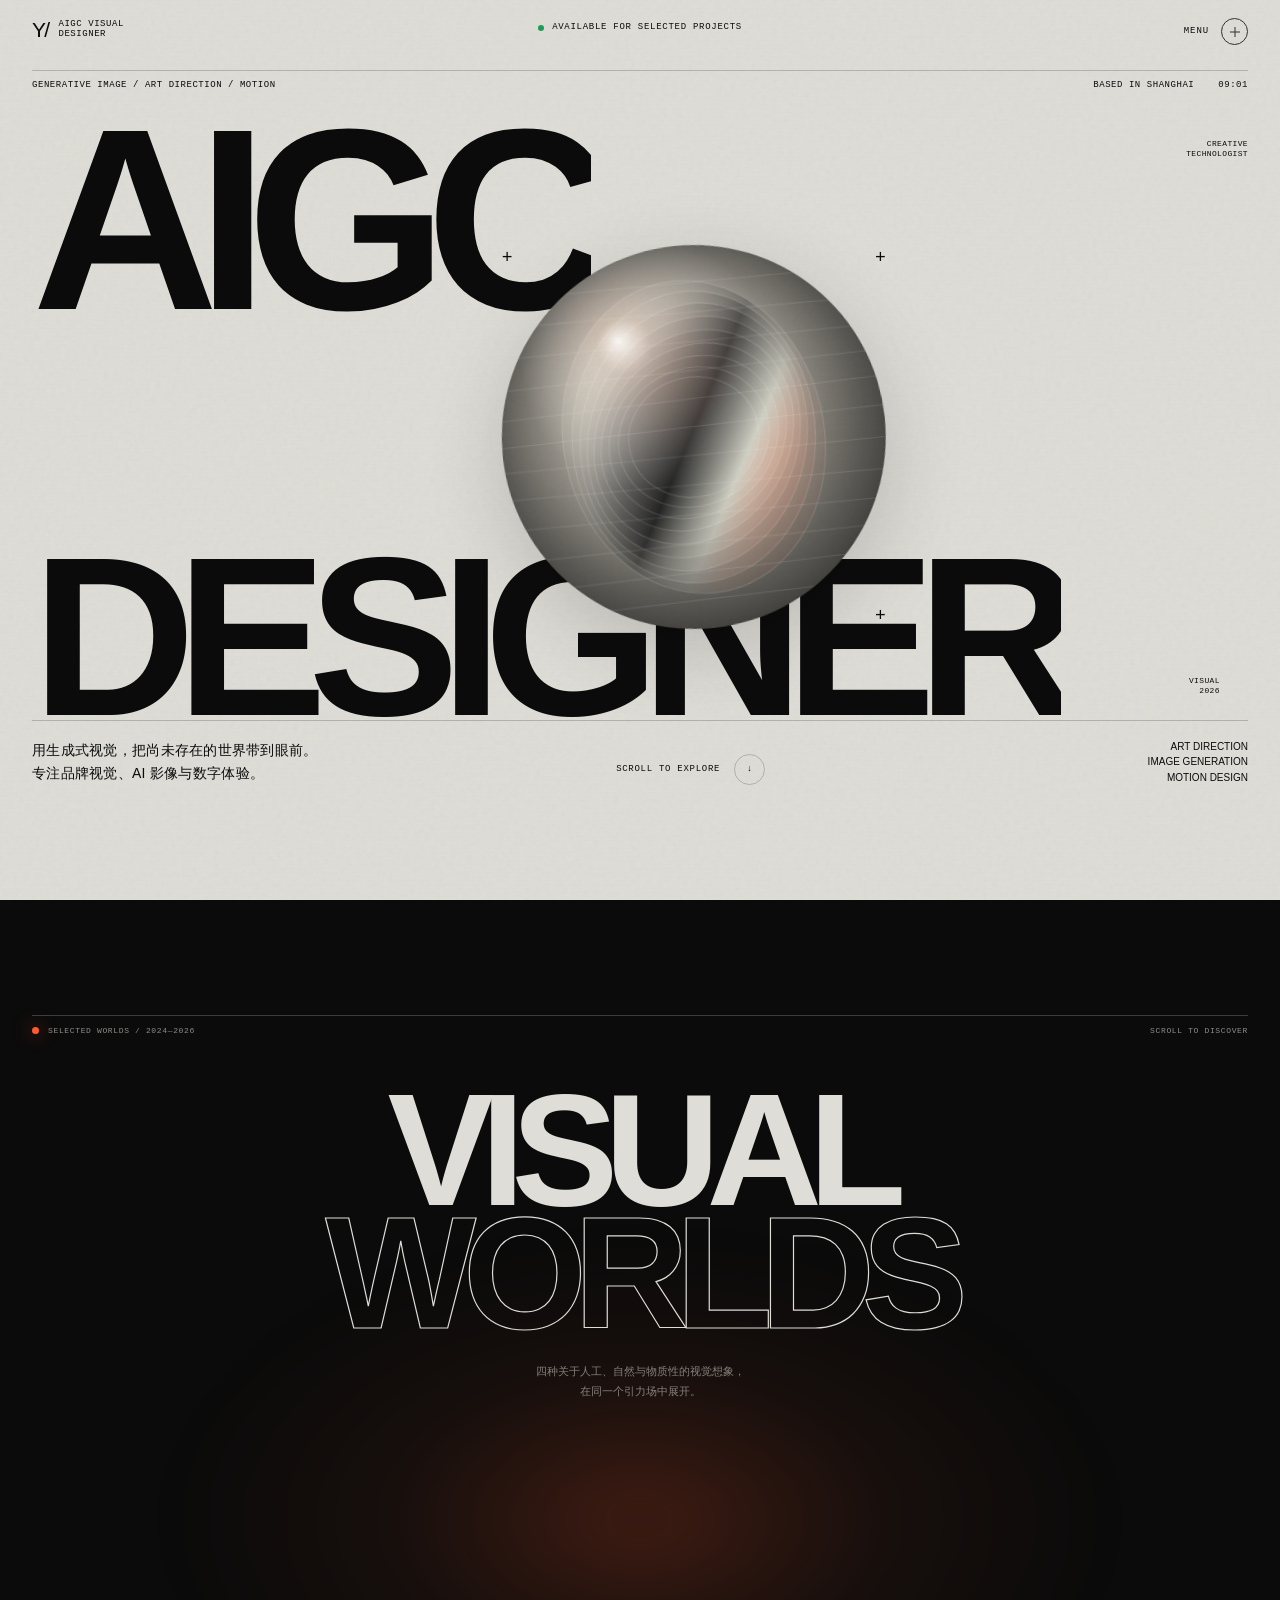
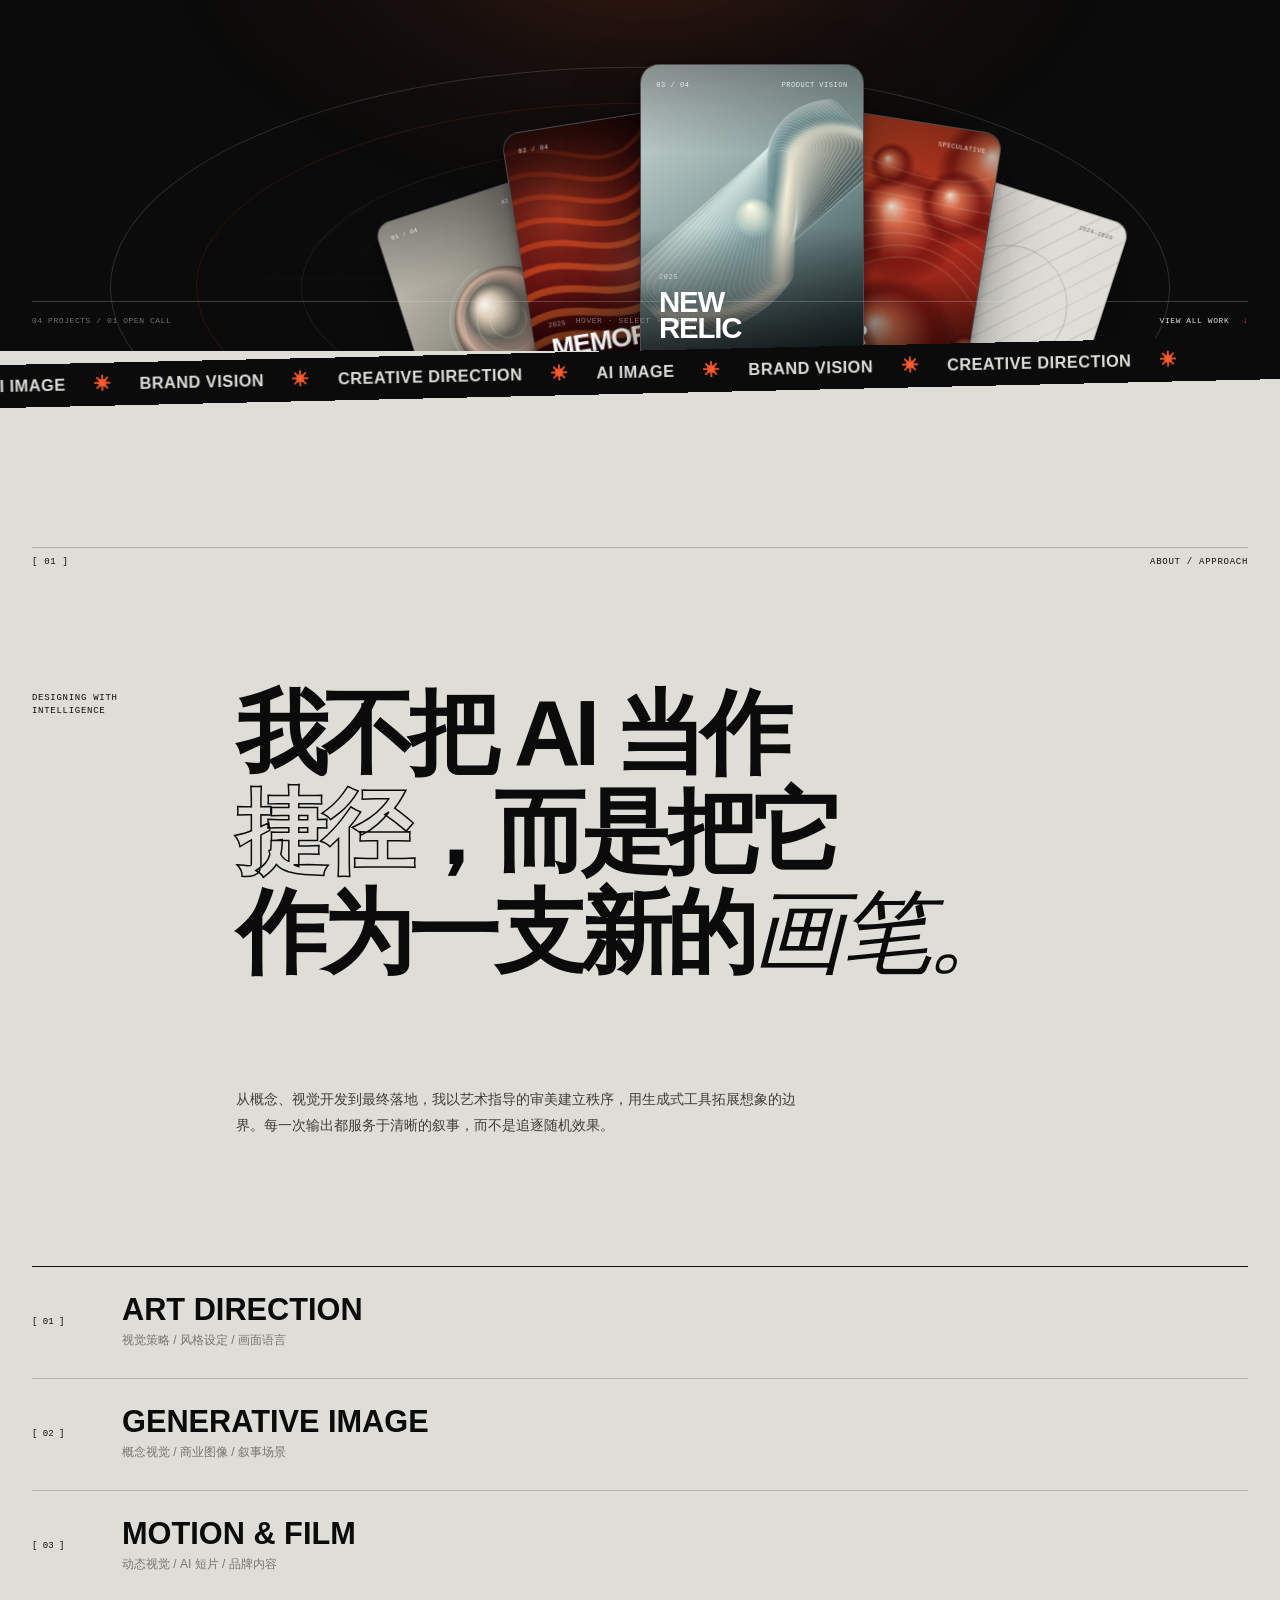
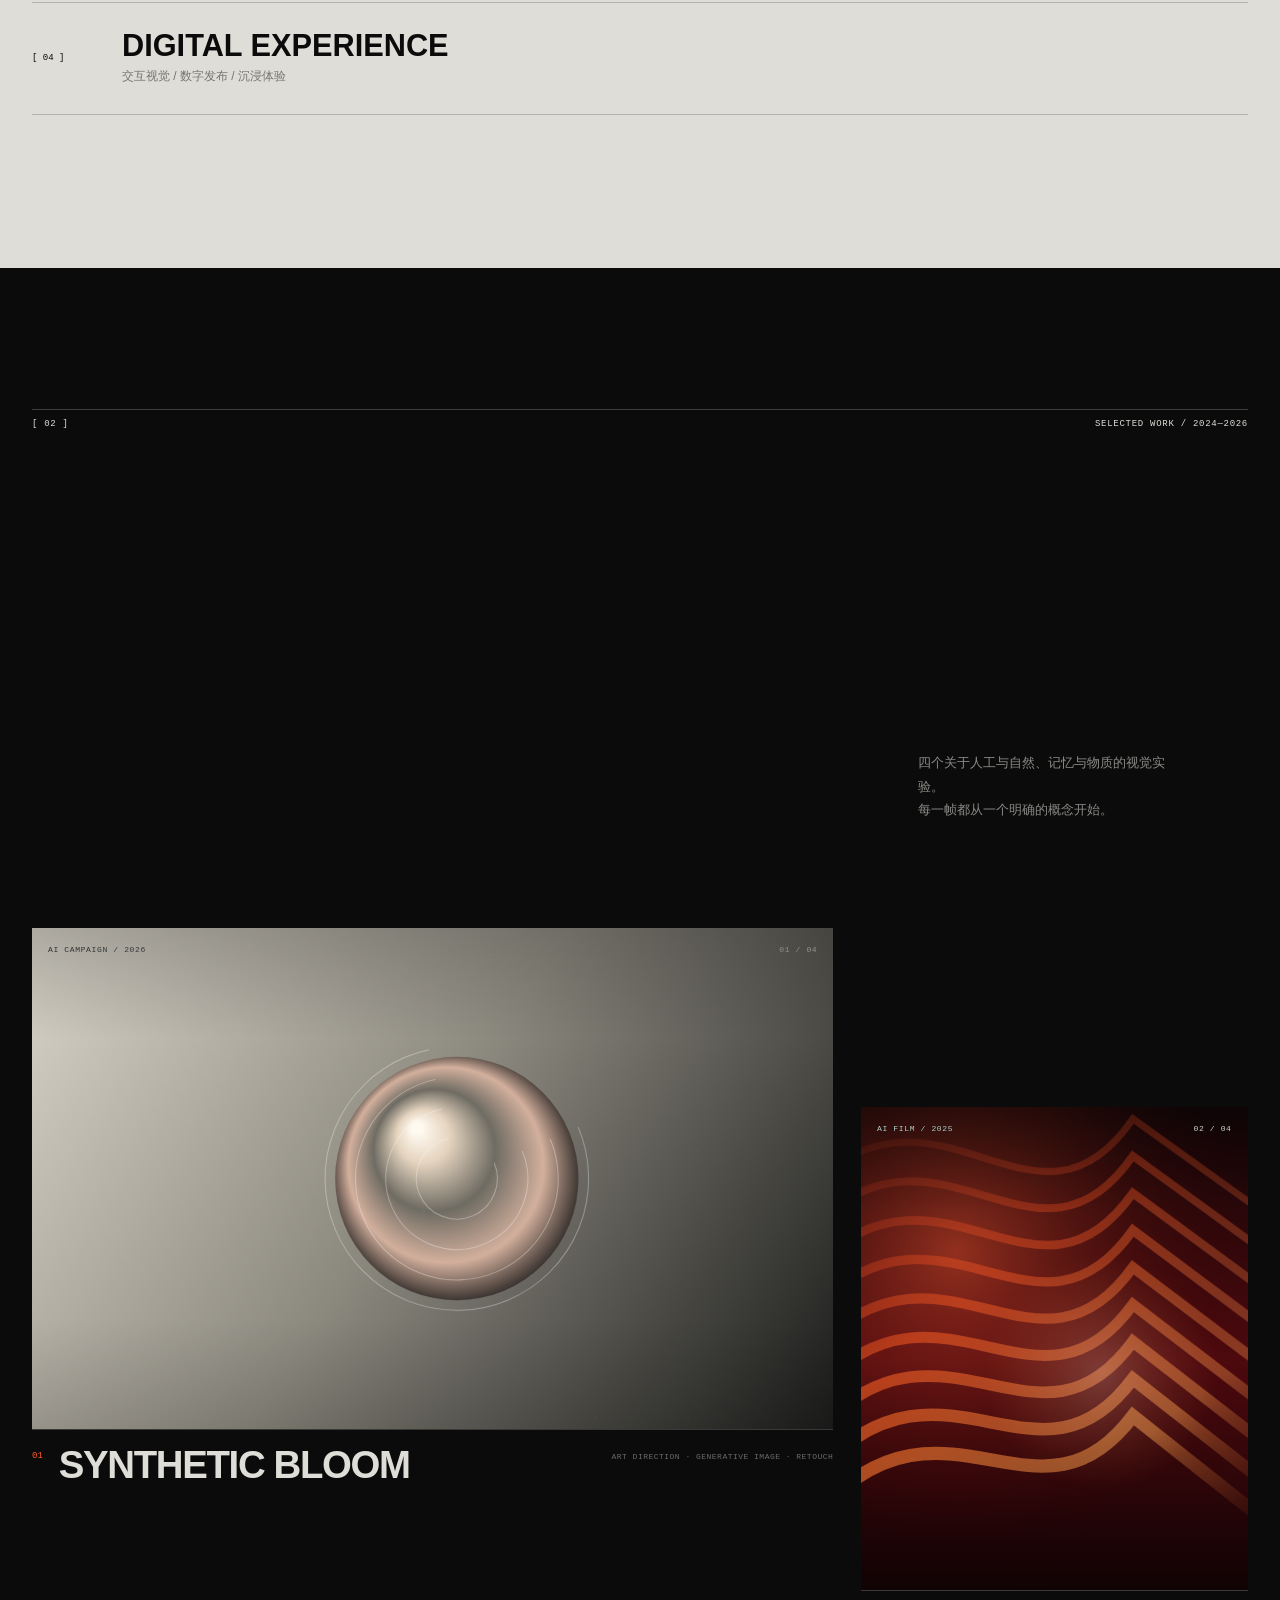
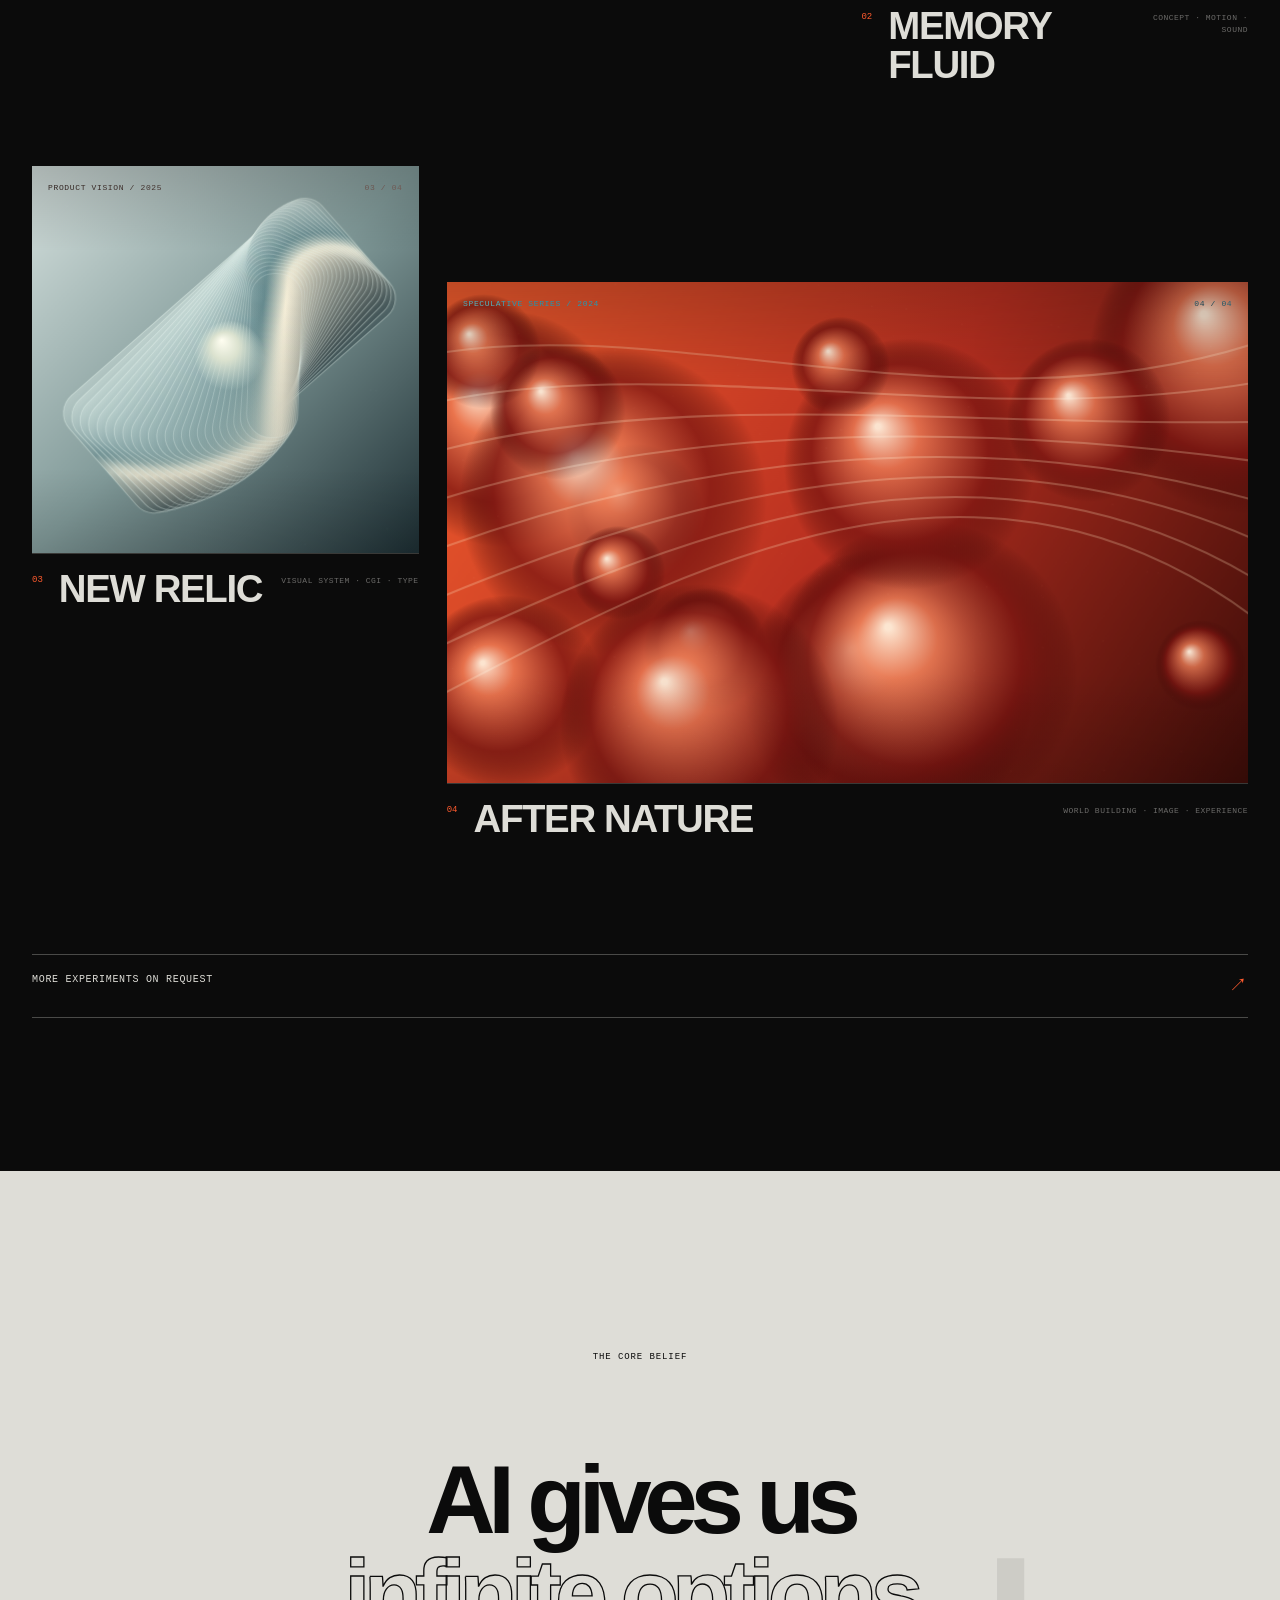
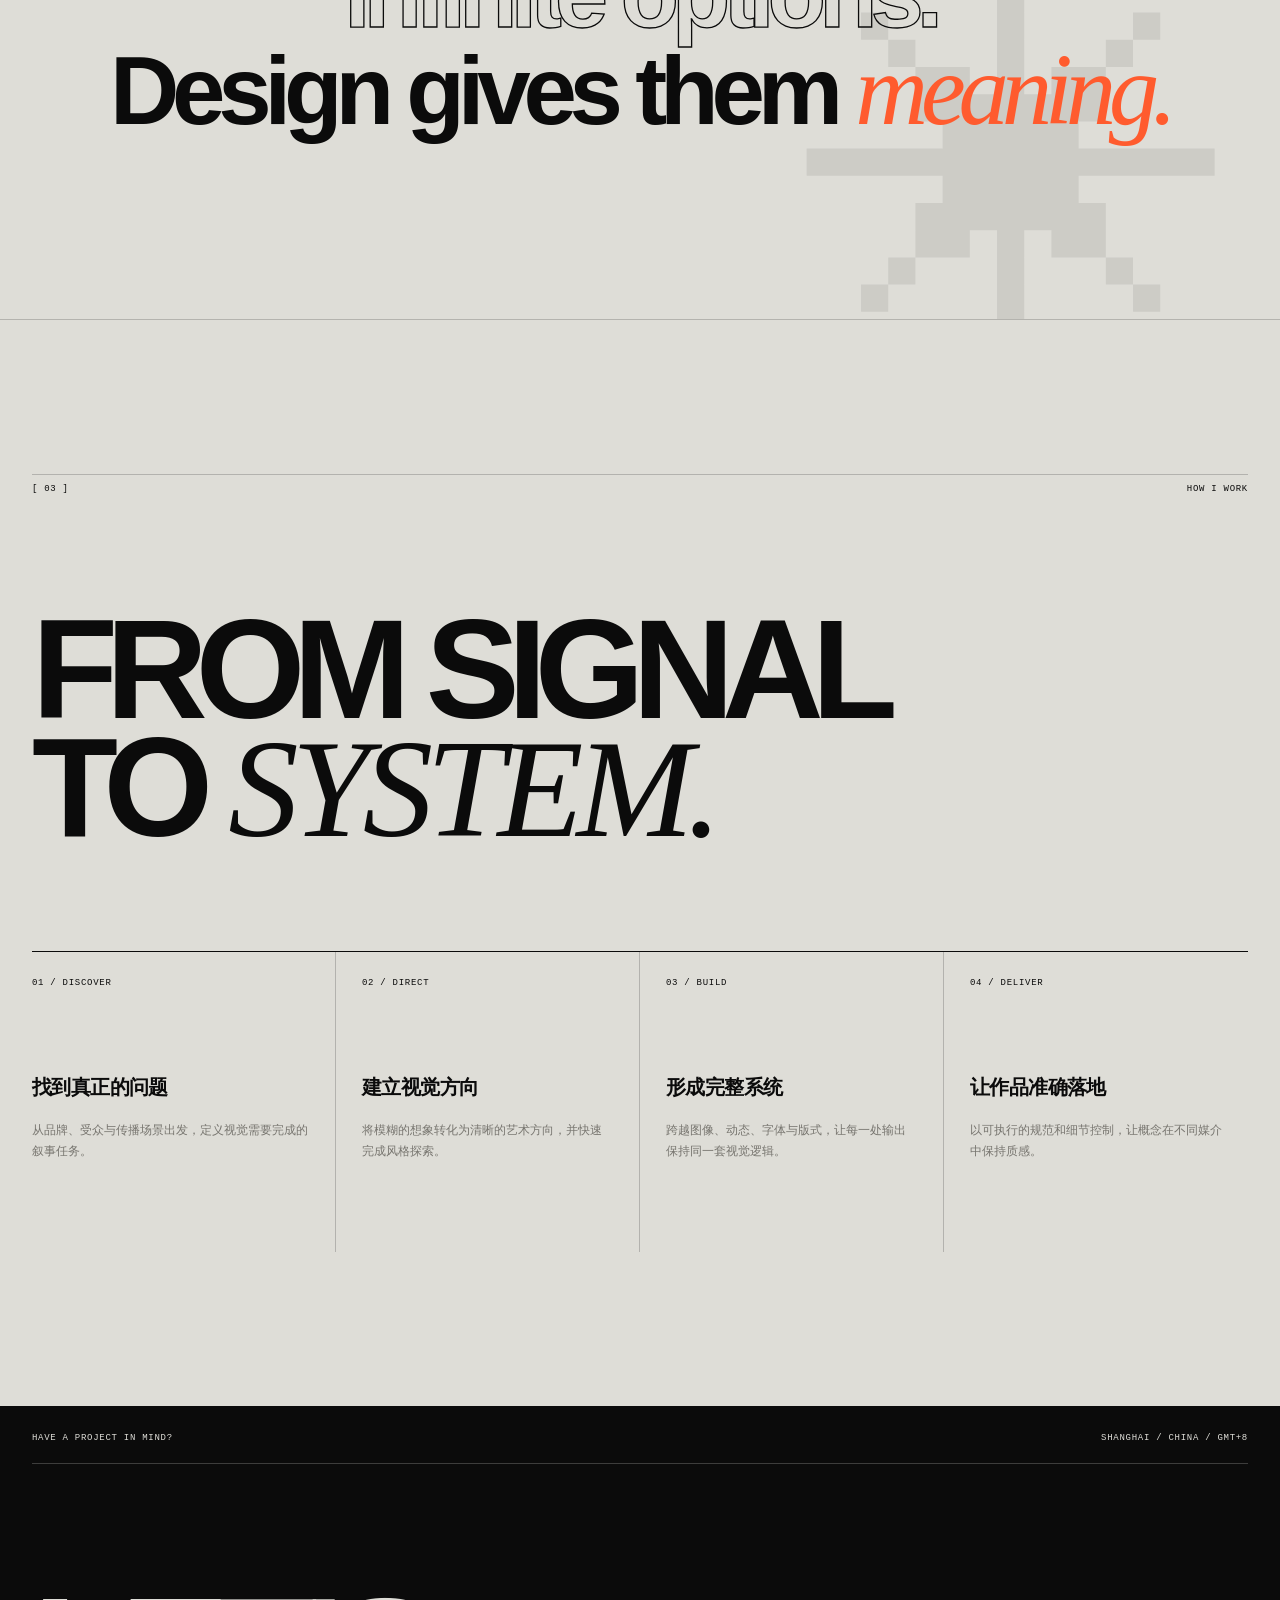
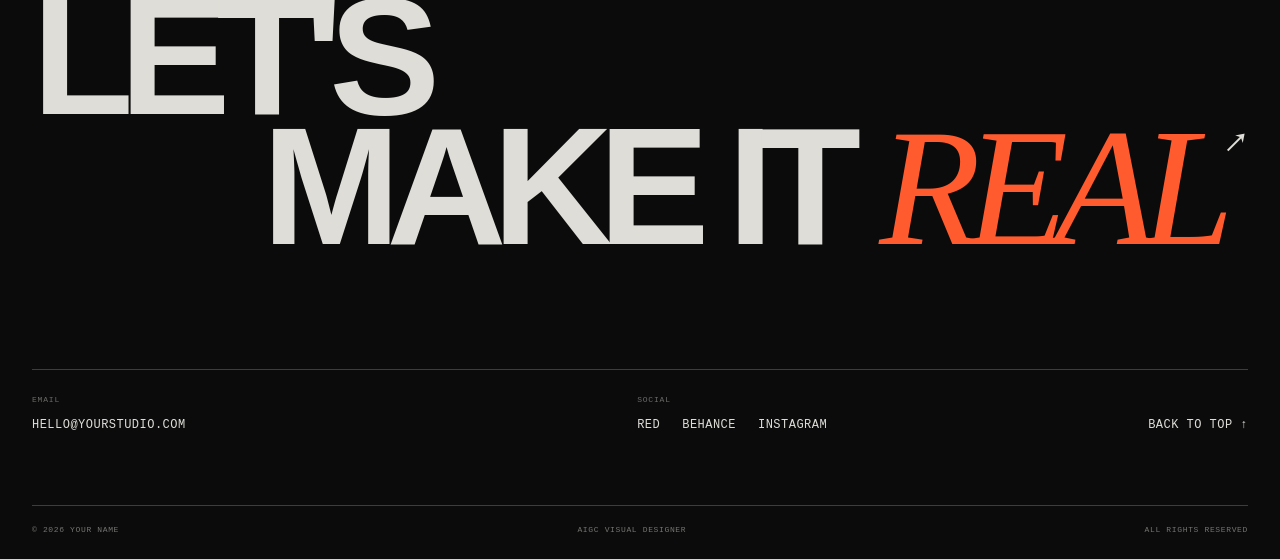
==== index.html @ e79142f1 "feat: add featured worlds card fan" ====
<!doctype html>
<html lang="zh-CN">
  <head>
    <meta charset="UTF-8" />
    <meta name="viewport" content="width=device-width, initial-scale=1.0" />
    <meta
      name="description"
      content="AIGC 视觉设计师个人作品集 —— 品牌视觉、生成式艺术、动态影像与数字体验。"
    />
    <meta name="theme-color" content="#deddd7" />
    <title>AIGC Visual Designer — Portfolio 2026</title>
    <script>
      document.documentElement.classList.add("js");
    </script>
    <link rel="stylesheet" href="styles.css" />
  </head>
  <body>
    <div class="page-loader" aria-hidden="true">
      <div class="loader-top">
        <span>AIGC VISUAL SYSTEM</span>
        <span>SHANGHAI / 2026</span>
      </div>
      <div class="loader-center">
        <span class="loader-word">CREATING</span>
        <span class="loader-count">00</span>
      </div>
      <div class="loader-bottom">
        <span>GENERATIVE IMAGE / ART DIRECTION / MOTION</span>
        <span class="loader-progress"><i></i></span>
      </div>
    </div>

    <div class="noise" aria-hidden="true"></div>
    <div class="cursor" aria-hidden="true"><span>VIEW</span></div>
    <div class="scroll-progress" aria-hidden="true"></div>

    <header class="site-header">
      <a class="brand" href="#top" aria-label="返回首页">
        <span class="brand-mark">Y/</span>
        <span class="brand-copy">AIGC VISUAL<br />DESIGNER</span>
      </a>

      <p class="availability">
        <span class="availability-dot"></span>
        AVAILABLE FOR SELECTED PROJECTS
      </p>

      <button class="menu-toggle" type="button" aria-expanded="false" aria-controls="site-menu">
        <span class="menu-toggle-label">MENU</span>
        <span class="menu-toggle-icon" aria-hidden="true"></span>
      </button>
    </header>

    <div class="menu-panel" id="site-menu" aria-hidden="true">
      <div class="menu-panel-top">
        <span>NAVIGATION</span>
        <span>PORTFOLIO / 2026</span>
      </div>
      <nav class="menu-nav" aria-label="主菜单">
        <a href="#top"><span>01</span>HOME</a>
        <a href="#about"><span>02</span>ABOUT</a>
        <a href="#works"><span>03</span>SELECTED WORKS</a>
        <a href="#contact"><span>04</span>CONTACT</a>
      </nav>
      <div class="menu-panel-bottom">
        <a href="mailto:hello@yourstudio.com">HELLO@YOURSTUDIO.COM</a>
        <div class="menu-socials">
          <a href="#" aria-label="小红书">RED</a>
          <a href="#" aria-label="Behance">BE</a>
          <a href="#" aria-label="Instagram">IG</a>
        </div>
      </div>
    </div>

    <main>
      <section class="hero" id="top" aria-labelledby="hero-title">
        <div class="hero-meta">
          <span>GENERATIVE IMAGE / ART DIRECTION / MOTION</span>
          <span class="hero-location">BASED IN SHANGHAI <span id="local-time">00:00</span></span>
        </div>

        <div class="hero-heading">
          <div class="hero-line hero-line-top">
            <span class="hero-word-mask"><span class="hero-word">AIGC</span></span>
            <span class="hero-side-note">CREATIVE<br />TECHNOLOGIST</span>
          </div>

          <div class="hero-art" aria-hidden="true" data-cursor="MOVE">
            <div class="hero-art-orbit">
              <span>GENERATIVE ART × VISUAL SYSTEMS × DIGITAL CRAFT ×</span>
            </div>
            <div class="hero-canvas-wrap">
              <canvas id="hero-canvas"></canvas>
            </div>
            <span class="hero-cross hero-cross-tl">+</span>
            <span class="hero-cross hero-cross-tr">+</span>
            <span class="hero-cross hero-cross-bl">+</span>
            <span class="hero-cross hero-cross-br">+</span>
          </div>

          <div class="hero-line hero-line-bottom">
            <span class="hero-word-mask"><span class="hero-word">DESIGNER</span></span>
            <span class="hero-side-note hero-side-note-right">VISUAL<br />2026</span>
          </div>
        </div>

        <div class="hero-footer">
          <p class="hero-intro">
            用生成式视觉，把尚未存在的世界带到眼前。<br />
            专注品牌视觉、AI 影像与数字体验。
          </p>
          <a class="scroll-cue" href="#about" aria-label="向下浏览" data-magnetic>
            <span>SCROLL TO EXPLORE</span>
            <span class="scroll-cue-arrow">↓</span>
          </a>
          <p class="hero-discipline">ART DIRECTION<br />IMAGE GENERATION<br />MOTION DESIGN</p>
        </div>
      </section>

      <section class="featured" id="featured" aria-labelledby="featured-title">
        <div class="featured-heading">
          <div class="featured-kicker">
            <span><i></i> SELECTED WORLDS / 2024—2026</span>
            <span>SCROLL TO DISCOVER</span>
          </div>
          <h2 id="featured-title" class="reveal">
            VISUAL<br /><span>WORLDS</span>
          </h2>
          <p class="reveal">
            四种关于人工、自然与物质性的视觉想象，<br />
            在同一个引力场中展开。
          </p>
        </div>

        <div class="showcase-stage">
          <div class="stage-grid" aria-hidden="true"></div>
          <div class="fan-orbit" aria-hidden="true">
            <span></span>
          </div>

          <div class="fan-deck">
            <a
              class="fan-card fan-card-bloom"
              href="#contact"
              data-cursor="VIEW"
              data-project-open
              data-project="SYNTHETIC BLOOM"
              data-art="bloom"
              data-year="2026"
              data-discipline="AI CAMPAIGN"
              data-description="以人工培育的发光花体为核心，建立一套介于自然物与合成材料之间的品牌视觉世界。"
            >
              <div class="fan-card-inner">
                <canvas class="fan-canvas" data-art="bloom" aria-hidden="true"></canvas>
                <div class="fan-card-top">
                  <span>01 / 04</span>
                  <span>AI CAMPAIGN</span>
                </div>
                <div class="fan-card-copy">
                  <span>2026</span>
                  <h3>SYNTHETIC<br />BLOOM</h3>
                  <p>ART DIRECTION · IMAGE</p>
                </div>
              </div>
            </a>

            <a
              class="fan-card fan-card-memory"
              href="#contact"
              data-cursor="VIEW"
              data-project-open
              data-project="MEMORY FLUID"
              data-art="memory"
              data-year="2025"
              data-discipline="AI FILM"
              data-description="将记忆转译为持续变形的流体结构，用缓慢运动与失焦画面制造一种近在眼前却无法抓住的情绪。"
            >
              <div class="fan-card-inner">
                <canvas class="fan-canvas" data-art="memory" aria-hidden="true"></canvas>
                <div class="fan-card-top">
                  <span>02 / 04</span>
                  <span>AI FILM</span>
                </div>
                <div class="fan-card-copy">
                  <span>2025</span>
                  <h3>MEMORY<br />FLUID</h3>
                  <p>CONCEPT · MOTION · SOUND</p>
                </div>
              </div>
            </a>

            <a
              class="fan-card fan-card-relic"
              href="#contact"
              data-cursor="VIEW"
              data-project-open
              data-project="NEW RELIC"
              data-art="relic"
              data-year="2025"
              data-discipline="PRODUCT VISION"
              data-description="把未来器物设计成某种考古遗存，以半透明层片、金属微光和冷静构图探索数字物质性的美学。"
            >
              <div class="fan-card-inner">
                <canvas class="fan-canvas" data-art="relic" aria-hidden="true"></canvas>
                <div class="fan-card-top">
                  <span>03 / 04</span>
                  <span>PRODUCT VISION</span>
                </div>
                <div class="fan-card-copy">
                  <span>2025</span>
                  <h3>NEW<br />RELIC</h3>
                  <p>VISUAL SYSTEM · CGI · TYPE</p>
                </div>
              </div>
            </a>

            <a
              class="fan-card fan-card-nature"
              href="#contact"
              data-cursor="VIEW"
              data-project-open
              data-project="AFTER NATURE"
              data-art="nature"
              data-year="2024"
              data-discipline="SPECULATIVE SERIES"
              data-description="一个发生在自然之后的生态想象：有机体、光与热在未知环境中重新组合，形成新的物种秩序。"
            >
              <div class="fan-card-inner">
                <canvas class="fan-canvas" data-art="nature" aria-hidden="true"></canvas>
                <div class="fan-card-top">
                  <span>04 / 04</span>
                  <span>SPECULATIVE</span>
                </div>
                <div class="fan-card-copy">
                  <span>2024</span>
                  <h3>AFTER<br />NATURE</h3>
                  <p>WORLD BUILDING · IMAGE</p>
                </div>
              </div>
            </a>

            <a class="fan-card fan-card-archive" href="#works" data-cursor="ALL">
              <div class="fan-card-inner">
                <div class="archive-lines" aria-hidden="true"></div>
                <div class="fan-card-top">
                  <span>ARCHIVE</span>
                  <span>2024—2026</span>
                </div>
                <div class="archive-copy">
                  <span>EXPLORE</span>
                  <strong>ALL<br />WORKS</strong>
                  <i>↗</i>
                </div>
              </div>
            </a>
          </div>
        </div>

        <div class="featured-footer">
          <span>04 PROJECTS / 01 OPEN CALL</span>
          <span>HOVER · SELECT · EXPLORE</span>
          <a href="#works">VIEW ALL WORK <i>↓</i></a>
        </div>
      </section>

      <div class="ticker" aria-hidden="true">
        <div class="ticker-track">
          <span>AI IMAGE</span><i>✳</i><span>BRAND VISION</span><i>✳</i><span>CREATIVE DIRECTION</span><i>✳</i>
          <span>AI IMAGE</span><i>✳</i><span>BRAND VISION</span><i>✳</i><span>CREATIVE DIRECTION</span><i>✳</i>
        </div>
      </div>

      <section class="manifesto section-shell" id="about" aria-labelledby="about-title">
        <div class="section-index reveal">
          <span>[ 01 ]</span>
          <span>ABOUT / APPROACH</span>
        </div>

        <div class="manifesto-body">
          <p class="eyebrow reveal">DESIGNING WITH INTELLIGENCE</p>
          <h2 class="manifesto-title reveal" id="about-title">
            我不把 AI 当作<br />
            <span class="outline-word">捷径</span>，而是把它<br />
            作为一支新的<span class="serif-accent">画笔。</span>
          </h2>
          <p class="manifesto-copy reveal">
            从概念、视觉开发到最终落地，我以艺术指导的审美建立秩序，用生成式工具拓展想象的边界。每一次输出都服务于清晰的叙事，而不是追逐随机效果。
          </p>
        </div>

        <div class="capability-list">
          <article class="capability reveal">
            <span>[ 01 ]</span>
            <div>
              <h3>ART DIRECTION</h3>
              <p>视觉策略 / 风格设定 / 画面语言</p>
            </div>
            <span class="capability-icon">↗</span>
          </article>
          <article class="capability reveal">
            <span>[ 02 ]</span>
            <div>
              <h3>GENERATIVE IMAGE</h3>
              <p>概念视觉 / 商业图像 / 叙事场景</p>
            </div>
            <span class="capability-icon">↗</span>
          </article>
          <article class="capability reveal">
            <span>[ 03 ]</span>
            <div>
              <h3>MOTION & FILM</h3>
              <p>动态视觉 / AI 短片 / 品牌内容</p>
            </div>
            <span class="capability-icon">↗</span>
          </article>
          <article class="capability reveal">
            <span>[ 04 ]</span>
            <div>
              <h3>DIGITAL EXPERIENCE</h3>
              <p>交互视觉 / 数字发布 / 沉浸体验</p>
            </div>
            <span class="capability-icon">↗</span>
          </article>
        </div>
      </section>

      <section class="works section-shell" id="works" aria-labelledby="works-title">
        <div class="section-index reveal">
          <span>[ 02 ]</span>
          <span>SELECTED WORK / 2024—2026</span>
        </div>

        <div class="works-heading">
          <h2 id="works-title" class="reveal">SELECTED<br /><span>WORKS</span></h2>
          <p class="reveal">
            四个关于人工与自然、记忆与物质的视觉实验。<br />
            每一帧都从一个明确的概念开始。
          </p>
        </div>

        <div class="project-grid">
          <article
            class="project project-wide project-light reveal"
            data-cursor="OPEN"
            data-project="SYNTHETIC BLOOM"
            data-art="bloom"
            data-year="2026"
            data-discipline="AI CAMPAIGN"
            data-description="以人工培育的发光花体为核心，建立一套介于自然物与合成材料之间的品牌视觉世界。"
          >
            <a class="project-link" href="#contact" aria-label="查看项目 Synthetic Bloom" data-project-open>
              <div class="project-media">
                <canvas class="project-canvas" data-art="bloom" aria-hidden="true"></canvas>
                <div class="project-media-top">
                  <span>AI CAMPAIGN / 2026</span>
                  <span>01 / 04</span>
                </div>
                <span class="project-open">VIEW<br />CASE ↗</span>
              </div>
              <div class="project-caption">
                <div>
                  <span class="project-no">01</span>
                  <h3>SYNTHETIC BLOOM</h3>
                </div>
                <p>ART DIRECTION · GENERATIVE IMAGE · RETOUCH</p>
              </div>
            </a>
          </article>

          <article
            class="project project-tall project-dark reveal"
            data-cursor="OPEN"
            data-project="MEMORY FLUID"
            data-art="memory"
            data-year="2025"
            data-discipline="AI FILM"
            data-description="将记忆转译为持续变形的流体结构，用缓慢运动与失焦画面制造一种近在眼前却无法抓住的情绪。"
          >
            <a class="project-link" href="#contact" aria-label="查看项目 Memory Fluid" data-project-open>
              <div class="project-media">
                <canvas class="project-canvas" data-art="memory" aria-hidden="true"></canvas>
                <div class="project-media-top">
                  <span>AI FILM / 2025</span>
                  <span>02 / 04</span>
                </div>
                <span class="project-open">VIEW<br />CASE ↗</span>
              </div>
              <div class="project-caption">
                <div>
                  <span class="project-no">02</span>
                  <h3>MEMORY FLUID</h3>
                </div>
                <p>CONCEPT · MOTION · SOUND</p>
              </div>
            </a>
          </article>

          <article
            class="project project-square project-cool reveal"
            data-cursor="OPEN"
            data-project="NEW RELIC"
            data-art="relic"
            data-year="2025"
            data-discipline="PRODUCT VISION"
            data-description="把未来器物设计成某种考古遗存，以半透明层片、金属微光和冷静构图探索数字物质性的美学。"
          >
            <a class="project-link" href="#contact" aria-label="查看项目 New Relic" data-project-open>
              <div class="project-media">
                <canvas class="project-canvas" data-art="relic" aria-hidden="true"></canvas>
                <div class="project-media-top">
                  <span>PRODUCT VISION / 2025</span>
                  <span>03 / 04</span>
                </div>
                <span class="project-open">VIEW<br />CASE ↗</span>
              </div>
              <div class="project-caption">
                <div>
                  <span class="project-no">03</span>
                  <h3>NEW RELIC</h3>
                </div>
                <p>VISUAL SYSTEM · CGI · TYPE</p>
              </div>
            </a>
          </article>

          <article
            class="project project-wide project-red reveal"
            data-cursor="OPEN"
            data-project="AFTER NATURE"
            data-art="nature"
            data-year="2024"
            data-discipline="SPECULATIVE SERIES"
            data-description="一个发生在自然之后的生态想象：有机体、光与热在未知环境中重新组合，形成新的物种秩序。"
          >
            <a class="project-link" href="#contact" aria-label="查看项目 After Nature" data-project-open>
              <div class="project-media">
                <canvas class="project-canvas" data-art="nature" aria-hidden="true"></canvas>
                <div class="project-media-top">
                  <span>SPECULATIVE SERIES / 2024</span>
                  <span>04 / 04</span>
                </div>
                <span class="project-open">VIEW<br />CASE ↗</span>
              </div>
              <div class="project-caption">
                <div>
                  <span class="project-no">04</span>
                  <h3>AFTER NATURE</h3>
                </div>
                <p>WORLD BUILDING · IMAGE · EXPERIENCE</p>
              </div>
            </a>
          </article>
        </div>

        <a class="all-projects-link reveal" href="#contact">
          <span>MORE EXPERIMENTS ON REQUEST</span>
          <span>↗</span>
        </a>
      </section>

      <section class="statement" aria-label="设计理念">
        <p class="statement-kicker reveal">THE CORE BELIEF</p>
        <blockquote class="reveal">
          AI gives us<br />
          <span>infinite options.</span><br />
          Design gives them <em>meaning.</em>
        </blockquote>
        <span class="statement-mark" aria-hidden="true">✳</span>
      </section>

      <section class="process section-shell" aria-labelledby="process-title">
        <div class="section-index reveal">
          <span>[ 03 ]</span>
          <span>HOW I WORK</span>
        </div>
        <h2 class="process-title reveal" id="process-title">FROM SIGNAL<br />TO <span class="serif-accent">SYSTEM.</span></h2>
        <div class="process-steps">
          <article class="process-step reveal">
            <span>01 / DISCOVER</span>
            <h3>找到真正的问题</h3>
            <p>从品牌、受众与传播场景出发，定义视觉需要完成的叙事任务。</p>
          </article>
          <article class="process-step reveal">
            <span>02 / DIRECT</span>
            <h3>建立视觉方向</h3>
            <p>将模糊的想象转化为清晰的艺术方向，并快速完成风格探索。</p>
          </article>
          <article class="process-step reveal">
            <span>03 / BUILD</span>
            <h3>形成完整系统</h3>
            <p>跨越图像、动态、字体与版式，让每一处输出保持同一套视觉逻辑。</p>
          </article>
          <article class="process-step reveal">
            <span>04 / DELIVER</span>
            <h3>让作品准确落地</h3>
            <p>以可执行的规范和细节控制，让概念在不同媒介中保持质感。</p>
          </article>
        </div>
      </section>

      <footer class="contact" id="contact">
        <div class="contact-top">
          <span>HAVE A PROJECT IN MIND?</span>
          <span>SHANGHAI / CHINA / GMT+8</span>
        </div>

        <a class="contact-title" href="mailto:hello@yourstudio.com" aria-label="发送邮件联系我">
          <span>LET'S</span>
          <span>MAKE IT <em>REAL</em><sup>↗</sup></span>
        </a>

        <div class="contact-details">
          <div>
            <span>EMAIL</span>
            <a href="mailto:hello@yourstudio.com">HELLO@YOURSTUDIO.COM</a>
          </div>
          <div>
            <span>SOCIAL</span>
            <div class="contact-social-links">
              <a href="#">RED</a>
              <a href="#">BEHANCE</a>
              <a href="#">INSTAGRAM</a>
            </div>
          </div>
          <a class="back-to-top" href="#top">BACK TO TOP ↑</a>
        </div>

        <div class="contact-bottom">
          <span>© 2026 YOUR NAME</span>
          <span>AIGC VISUAL DESIGNER</span>
          <span>ALL RIGHTS RESERVED</span>
        </div>
      </footer>
    </main>

    <div
      class="project-modal"
      role="dialog"
      aria-modal="true"
      aria-labelledby="project-modal-title"
      aria-hidden="true"
    >
      <button class="project-modal-backdrop" type="button" aria-label="关闭项目预览"></button>
      <div class="project-modal-panel">
        <div class="project-modal-media">
          <canvas id="modal-canvas" aria-hidden="true"></canvas>
          <div class="project-modal-media-top">
            <span id="project-modal-discipline">AI CAMPAIGN</span>
            <span>PORTFOLIO / 2026</span>
          </div>
        </div>
        <div class="project-modal-content">
          <button class="project-modal-close" type="button" aria-label="关闭项目预览">
            <span>CLOSE</span>
            <i aria-hidden="true"></i>
          </button>
          <div class="project-modal-index">
            <span id="project-modal-number">01 / 04</span>
            <span id="project-modal-year">2026</span>
          </div>
          <h2 id="project-modal-title">SYNTHETIC BLOOM</h2>
          <p id="project-modal-description"></p>
          <div class="project-modal-meta">
            <span>STATUS</span>
            <span>CONCEPT / SELECTED WORK</span>
          </div>
          <a class="project-modal-link" href="#contact">
            DISCUSS A SIMILAR PROJECT
            <span>↗</span>
          </a>
        </div>
      </div>
    </div>

    <script src="script.js"></script>
  </body>
</html>
---- styles.css ----
:root {
  --paper: #deddd7;
  --paper-light: #efeee9;
  --ink: #0b0b0b;
  --muted: #77756f;
  --line: rgba(11, 11, 11, 0.2);
  --accent: #ff5b2e;
  --display: "Arial Black", "Helvetica Neue", Arial, sans-serif;
  --condensed: "Arial Narrow", "Helvetica Neue", Arial, sans-serif;
  --mono: "Cascadia Mono", "SFMono-Regular", Consolas, monospace;
  --serif: "Times New Roman", "Songti SC", serif;
  --pad: clamp(18px, 2.5vw, 40px);
}

* {
  box-sizing: border-box;
}

html {
  scroll-behavior: smooth;
}

.js:not(.is-ready),
.js:not(.is-ready) body {
  overflow: hidden;
}

body {
  margin: 0;
  color: var(--ink);
  background: var(--paper);
  font-family: var(--mono);
  font-size: 12px;
  line-height: 1.45;
  overflow-x: hidden;
  -webkit-font-smoothing: antialiased;
}

body.menu-open {
  overflow: hidden;
}

body.modal-open {
  overflow: hidden;
}

a {
  color: inherit;
  text-decoration: none;
}

button {
  color: inherit;
  font: inherit;
}

::selection {
  color: var(--paper);
  background: var(--accent);
}

.page-loader {
  position: fixed;
  inset: 0;
  z-index: 10000;
  display: none;
  flex-direction: column;
  justify-content: space-between;
  padding: 20px var(--pad) 26px;
  color: var(--paper);
  background: var(--ink);
  clip-path: inset(0);
  transition:
    clip-path 0.9s cubic-bezier(0.77, 0, 0.18, 1),
    visibility 0s linear 0.9s;
}

.js .page-loader {
  display: flex;
}

.page-loader.is-complete {
  visibility: hidden;
  clip-path: inset(0 0 100% 0);
  pointer-events: none;
}

.loader-top,
.loader-bottom {
  display: flex;
  justify-content: space-between;
  align-items: center;
  font-size: 9px;
  letter-spacing: 0.08em;
}

.loader-center {
  display: flex;
  justify-content: space-between;
  align-items: flex-end;
}

.loader-word {
  font-family: var(--display);
  font-size: clamp(58px, 13vw, 210px);
  font-weight: 900;
  line-height: 0.78;
  letter-spacing: -0.08em;
}

.loader-count {
  min-width: 2ch;
  font-family: var(--condensed);
  font-size: clamp(40px, 6vw, 92px);
  font-weight: 700;
  line-height: 0.8;
  letter-spacing: -0.04em;
  font-variant-numeric: tabular-nums;
  text-align: right;
}

.loader-progress {
  display: block;
  width: min(42vw, 520px);
  height: 1px;
  overflow: hidden;
  background: rgba(222, 221, 215, 0.24);
}

.loader-progress i {
  display: block;
  width: 100%;
  height: 100%;
  background: var(--accent);
  transform: scaleX(0);
  transform-origin: left center;
  transition: transform 0.16s linear;
}

.noise {
  position: fixed;
  inset: 0;
  z-index: 1000;
  pointer-events: none;
  opacity: 0.14;
  mix-blend-mode: multiply;
  background-image: url("data:image/svg+xml,%3Csvg viewBox='0 0 180 180' xmlns='http://www.w3.org/2000/svg'%3E%3Cfilter id='n'%3E%3CfeTurbulence type='fractalNoise' baseFrequency='.95' numOctaves='3' stitchTiles='stitch'/%3E%3C/filter%3E%3Crect width='100%25' height='100%25' filter='url(%23n)' opacity='.36'/%3E%3C/svg%3E");
}

.noise::after {
  position: absolute;
  inset: 0;
  content: "";
  background-image: linear-gradient(rgba(0, 0, 0, 0.025) 1px, transparent 1px);
  background-size: 100% 4px;
}

.scroll-progress {
  position: fixed;
  top: 0;
  left: 0;
  z-index: 150;
  width: 100%;
  height: 2px;
  background: var(--accent);
  transform: scaleX(0);
  transform-origin: left center;
}

.cursor {
  position: fixed;
  top: 0;
  left: 0;
  z-index: 5000;
  display: grid;
  width: 72px;
  height: 72px;
  place-items: center;
  color: var(--paper-light);
  background: var(--accent);
  border-radius: 50%;
  pointer-events: none;
  opacity: 0;
  transform: translate(-50%, -50%) scale(0);
  transition:
    width 0.35s ease,
    height 0.35s ease,
    opacity 0.25s ease,
    transform 0.35s cubic-bezier(0.2, 0.75, 0.2, 1);
  mix-blend-mode: normal;
}

.cursor span {
  font-size: 9px;
  letter-spacing: 0.12em;
}

.cursor.is-active {
  width: 82px;
  height: 82px;
  opacity: 1;
  transform: translate(-50%, -50%) scale(1);
}

.site-header {
  position: fixed;
  top: 0;
  left: 0;
  z-index: 120;
  display: grid;
  grid-template-columns: 1fr auto 1fr;
  align-items: start;
  width: 100%;
  padding: 18px var(--pad);
  color: var(--ink);
  pointer-events: none;
  transition: color 0.35s ease;
}

.site-header.is-light {
  color: var(--paper-light);
}

.site-header.is-light .availability {
  color: var(--paper-light);
}

body.menu-open .site-header {
  color: var(--paper-light);
}

body.menu-open .availability {
  color: var(--paper-light);
}

.brand,
.menu-toggle {
  pointer-events: auto;
}

.brand {
  display: flex;
  gap: 10px;
  align-items: flex-start;
  width: max-content;
  line-height: 1.1;
}

.brand-mark {
  font-family: var(--display);
  font-size: 21px;
  letter-spacing: -0.08em;
}

.brand-copy {
  padding-top: 2px;
  font-size: 9px;
  letter-spacing: 0.06em;
}

.availability {
  display: flex;
  gap: 8px;
  align-items: center;
  margin: 3px 0 0;
  font-size: 9px;
  letter-spacing: 0.08em;
}

.availability-dot {
  width: 6px;
  height: 6px;
  background: #1d9d59;
  border-radius: 50%;
  box-shadow: 0 0 0 0 rgba(29, 157, 89, 0.5);
  animation: pulse 2s infinite;
}

.menu-toggle {
  justify-self: end;
  display: flex;
  gap: 12px;
  align-items: center;
  padding: 0;
  background: none;
  border: 0;
  cursor: pointer;
}

.menu-toggle-label {
  font-size: 9px;
  letter-spacing: 0.1em;
}

.menu-toggle-icon {
  position: relative;
  display: block;
  width: 27px;
  height: 27px;
  border: 1px solid currentColor;
  border-radius: 50%;
  opacity: 0.82;
  transition: background 0.25s ease;
}

.menu-toggle-icon::before,
.menu-toggle-icon::after {
  position: absolute;
  top: 50%;
  left: 50%;
  width: 10px;
  height: 1px;
  background: currentColor;
  content: "";
  transition:
    transform 0.3s ease,
    background 0.25s ease;
}

.menu-toggle-icon::before {
  transform: translate(-50%, -50%);
}

.menu-toggle-icon::after {
  transform: translate(-50%, -50%) rotate(90deg);
}

.menu-toggle[aria-expanded="true"] .menu-toggle-icon {
  background: var(--accent);
}

.menu-toggle[aria-expanded="true"] .menu-toggle-icon::before {
  transform: translate(-50%, -50%) rotate(45deg);
}

.menu-toggle[aria-expanded="true"] .menu-toggle-icon::after {
  transform: translate(-50%, -50%) rotate(-45deg);
}

.menu-panel {
  position: fixed;
  inset: 0;
  z-index: 110;
  display: flex;
  flex-direction: column;
  justify-content: space-between;
  padding: 88px var(--pad) 28px;
  color: var(--paper);
  background: var(--ink);
  visibility: hidden;
  opacity: 0;
  clip-path: inset(0 0 100% 0);
  transition:
    clip-path 0.7s cubic-bezier(0.77, 0, 0.18, 1),
    opacity 0.3s ease,
    visibility 0.7s;
}

.menu-panel.is-open {
  visibility: visible;
  opacity: 1;
  clip-path: inset(0);
}

.menu-panel-top,
.menu-panel-bottom {
  display: flex;
  justify-content: space-between;
  font-size: 10px;
  letter-spacing: 0.08em;
}

.menu-nav {
  display: flex;
  flex-direction: column;
}

.menu-nav a {
  position: relative;
  display: flex;
  gap: 18px;
  align-items: flex-start;
  width: max-content;
  padding: 3px 0 8px;
  font-family: var(--display);
  font-size: clamp(40px, 7.2vw, 118px);
  line-height: 0.95;
  letter-spacing: -0.07em;
  transition: color 0.25s ease;
}

.menu-nav a::after {
  position: absolute;
  right: 0;
  bottom: 0.03em;
  left: 0;
  height: 1px;
  background: var(--accent);
  content: "";
  transform: scaleX(0);
  transform-origin: right center;
  transition: transform 0.45s cubic-bezier(0.77, 0, 0.18, 1);
}

.menu-nav a:hover {
  color: var(--accent);
}

.menu-nav a:hover::after {
  transform: scaleX(1);
  transform-origin: left center;
}

.menu-nav a span {
  padding-top: 8px;
  font-family: var(--mono);
  font-size: 10px;
  letter-spacing: 0;
}

.menu-socials {
  display: flex;
  gap: 22px;
}

.hero {
  min-height: 100svh;
  padding: 70px var(--pad) 22px;
  overflow: hidden;
}

.hero-meta {
  display: flex;
  justify-content: space-between;
  padding-top: 8px;
  font-size: 9px;
  letter-spacing: 0.06em;
  border-top: 1px solid var(--line);
}

.hero-location {
  display: flex;
  gap: 24px;
}

.hero-heading {
  position: relative;
  margin-top: clamp(24px, 3.8vh, 46px);
}

.hero-line {
  position: relative;
  z-index: 2;
  display: flex;
  justify-content: space-between;
  align-items: stretch;
  font-family: var(--display);
  font-weight: 900;
  line-height: 0.73;
  letter-spacing: -0.085em;
  text-transform: uppercase;
}

.hero-line > span:first-child {
  display: block;
}

.hero-word-mask {
  display: block;
  overflow: hidden;
  margin-bottom: -0.08em;
  padding-bottom: 0.08em;
}

.hero-word {
  display: block;
  transform: translateY(0);
}

.js .hero-word {
  transform: translateY(112%);
}

.js.is-ready .hero-word {
  transform: translateY(0);
  transition: transform 1.2s cubic-bezier(0.16, 1, 0.3, 1);
}

.hero-line-bottom .hero-word {
  transition-delay: 0.08s;
}

.js .hero-meta,
.js .hero-side-note,
.js .hero-footer {
  opacity: 0;
  transform: translateY(14px);
}

.js.is-ready .hero-meta,
.js.is-ready .hero-side-note,
.js.is-ready .hero-footer {
  opacity: 1;
  transform: translateY(0);
  transition:
    opacity 0.7s ease 0.45s,
    transform 0.8s cubic-bezier(0.16, 1, 0.3, 1) 0.45s;
}

.js.is-ready .hero-side-note {
  transition-delay: 0.65s;
}

.js.is-ready .hero-footer {
  transition-delay: 0.72s;
}

.hero-line-top {
  font-size: clamp(96px, 20.2vw, 340px);
}

.hero-line-bottom {
  align-items: flex-end;
  margin-top: -0.03em;
  padding-right: 2.2vw;
  font-size: clamp(80px, 17.7vw, 300px);
}

.hero-side-note {
  align-self: flex-start;
  padding-top: 1vw;
  font-family: var(--mono);
  font-size: clamp(7px, 0.62vw, 10px);
  font-weight: 400;
  line-height: 1.3;
  letter-spacing: 0.05em;
  text-align: right;
}

.hero-side-note-right {
  align-self: flex-end;
  padding: 0 0 1.8vw;
}

.hero-art {
  position: relative;
  z-index: 3;
  width: clamp(230px, 30vw, 500px);
  aspect-ratio: 1;
  margin: clamp(-6.5vw, -5.5vw, -55px) auto clamp(-7vw, -5.8vw, -64px);
  transform: translateX(14%);
}

.hero-canvas-wrap {
  width: 100%;
  height: 100%;
  overflow: hidden;
  border-radius: 50%;
  box-shadow: 0 22px 80px rgba(0, 0, 0, 0.16);
  transform: rotate(-6deg) translate3d(var(--hero-px, 0), var(--hero-py, 0), 0);
  transition: transform 0.8s cubic-bezier(0.2, 0.8, 0.2, 1);
  will-change: transform;
}

#hero-canvas {
  width: 100%;
  height: 100%;
}

.hero-art:hover .hero-canvas-wrap {
  transform: rotate(0deg) translate3d(var(--hero-px, 0), var(--hero-py, 0), 0) scale(1.018);
}

.hero-art-orbit {
  position: absolute;
  inset: -12%;
  z-index: -1;
  animation: spin 28s linear infinite;
}

.hero-art-orbit span {
  position: absolute;
  inset: 0;
  font-size: 8px;
  letter-spacing: 0.35em;
  text-align: center;
  transform: rotate(16deg);
  transform-origin: center;
  mask-image: radial-gradient(circle, transparent 44%, #000 45%, #000 46%, transparent 47%);
}

.hero-cross {
  position: absolute;
  z-index: 4;
  font-size: 18px;
  font-weight: 400;
}

.hero-cross-tl {
  top: 0;
  left: 0;
}

.hero-cross-tr {
  top: 0;
  right: 0;
}

.hero-cross-bl {
  bottom: 0;
  left: 0;
}

.hero-cross-br {
  right: 0;
  bottom: 0;
}

.hero-footer {
  display: grid;
  grid-template-columns: 1.25fr 0.75fr 1fr;
  align-items: end;
  padding-top: 18px;
  border-top: 1px solid var(--line);
}

.hero-intro {
  margin: 0;
  font-family: "Microsoft YaHei", "PingFang SC", sans-serif;
  font-size: clamp(14px, 1.05vw, 18px);
  font-weight: 500;
  line-height: 1.65;
  letter-spacing: 0.02em;
}

.scroll-cue {
  display: flex;
  gap: 14px;
  justify-self: center;
  align-items: center;
  font-size: 9px;
  letter-spacing: 0.08em;
  transform: translate3d(var(--mag-x, 0), var(--mag-y, 0), 0);
  transition: transform 0.22s ease;
}

.scroll-cue-arrow {
  display: grid;
  width: 31px;
  height: 31px;
  place-items: center;
  border: 1px solid var(--line);
  border-radius: 50%;
  animation: bob 2s ease-in-out infinite;
}

.hero-discipline {
  justify-self: end;
  margin: 0;
  font-family: "Microsoft YaHei", "PingFang SC", sans-serif;
  font-size: 10px;
  line-height: 1.55;
  text-align: right;
}

.featured {
  position: relative;
  display: grid;
  grid-template-rows: auto minmax(390px, 1fr) auto;
  min-height: 100svh;
  padding: clamp(92px, 9vw, 150px) var(--pad) 24px;
  overflow: hidden;
  color: var(--paper);
  background: var(--ink);
  isolation: isolate;
}

.featured::before {
  position: absolute;
  top: 31%;
  left: 50%;
  z-index: -1;
  width: min(78vw, 1100px);
  aspect-ratio: 1.7;
  content: "";
  background: radial-gradient(
    ellipse at center,
    rgba(255, 91, 46, 0.22),
    rgba(255, 91, 46, 0.05) 35%,
    transparent 68%
  );
  filter: blur(28px);
  transform: translateX(-50%);
}

.featured-heading {
  position: relative;
  z-index: 4;
  text-align: center;
}

.featured-kicker {
  display: flex;
  justify-content: space-between;
  padding-top: 9px;
  font-size: 8px;
  letter-spacing: 0.08em;
  color: rgba(222, 221, 215, 0.62);
  border-top: 1px solid rgba(222, 221, 215, 0.24);
}

.featured-kicker > span:first-child {
  display: flex;
  gap: 9px;
  align-items: center;
}

.featured-kicker i {
  width: 7px;
  height: 7px;
  background: var(--accent);
  border-radius: 50%;
  box-shadow: 0 0 18px rgba(255, 91, 46, 0.75);
}

.featured-heading h2 {
  margin: clamp(30px, 4vw, 64px) 0 0;
  font-family: var(--display);
  font-size: clamp(78px, 12.5vw, 190px);
  font-weight: 900;
  line-height: 0.77;
  letter-spacing: -0.085em;
}

.featured-heading h2 span {
  color: transparent;
  -webkit-text-stroke: 1.2px var(--paper);
}

.featured-heading > p {
  margin: 28px auto 0;
  font-family: "Microsoft YaHei", "PingFang SC", sans-serif;
  font-size: 11px;
  line-height: 1.8;
  color: rgba(222, 221, 215, 0.55);
}

.showcase-stage {
  position: relative;
  display: grid;
  min-height: clamp(390px, 36vw, 540px);
  margin: clamp(24px, 3vw, 44px) 0 0;
  place-items: center;
  perspective: 1400px;
}

.stage-grid {
  position: absolute;
  inset: 4% -2% -8%;
  z-index: -1;
  background-image:
    linear-gradient(rgba(222, 221, 215, 0.08) 1px, transparent 1px),
    linear-gradient(90deg, rgba(222, 221, 215, 0.08) 1px, transparent 1px);
  background-size: clamp(42px, 5vw, 78px) clamp(42px, 5vw, 78px);
  mask-image: radial-gradient(ellipse at center, #000 12%, transparent 72%);
  transform: perspective(700px) rotateX(62deg) scale(1.2);
  transform-origin: center bottom;
}

.fan-orbit {
  position: absolute;
  top: 52%;
  left: 50%;
  width: min(1060px, 108vw);
  aspect-ratio: 2.4;
  border: 1px solid rgba(222, 221, 215, 0.16);
  border-radius: 50%;
  transform: translate(-50%, -3%);
  pointer-events: none;
}

.fan-orbit::before,
.fan-orbit::after {
  position: absolute;
  inset: 8%;
  content: "";
  border: 1px solid rgba(255, 91, 46, 0.12);
  border-radius: inherit;
}

.fan-orbit::after {
  inset: 18%;
  border-color: rgba(222, 221, 215, 0.08);
}

.fan-orbit span {
  position: absolute;
  top: 50%;
  left: 50%;
  width: 5px;
  height: 5px;
  background: var(--accent);
  border-radius: 50%;
  box-shadow: 0 0 26px 5px rgba(255, 91, 46, 0.5);
  transform: translate(-50%, -50%);
}

.fan-deck {
  position: relative;
  width: min(1060px, 96vw);
  height: clamp(340px, 31vw, 470px);
  transform-origin: center bottom;
}

.showcase-stage.is-visible .fan-deck {
  animation: fan-float 7s ease-in-out infinite;
}

.fan-card {
  --spread: clamp(64px, 8.5vw, 124px);
  --arc-y: 0px;
  --rot: 0deg;
  --scale: 1;
  --delay: 0s;
  --z: 1;
  position: absolute;
  top: 50%;
  left: 50%;
  z-index: var(--z);
  width: clamp(170px, 17.5vw, 252px);
  aspect-ratio: 0.71;
  opacity: 0;
  filter: blur(8px);
  transform: translate3d(0, 190px, 0) rotate(0deg) scale(0.74);
  transform-origin: 50% 90%;
  transition:
    opacity 0.8s ease var(--delay),
    filter 0.9s ease var(--delay),
    transform 1.25s cubic-bezier(0.16, 1, 0.3, 1) var(--delay);
  will-change: transform;
}

.showcase-stage.is-visible .fan-card {
  opacity: 1;
  filter: blur(0);
  transform: translate3d(
      calc(var(--slot) * var(--spread)),
      var(--arc-y),
      0
    )
    rotate(var(--rot))
    scale(var(--scale));
}

.fan-card:nth-child(1) {
  --slot: -2;
  --arc-y: clamp(48px, 5.2vw, 78px);
  --rot: -18deg;
  --scale: 0.83;
  --delay: 0.05s;
  --z: 1;
}

.fan-card:nth-child(2) {
  --slot: -1;
  --arc-y: clamp(12px, 1.7vw, 26px);
  --rot: -9deg;
  --scale: 0.92;
  --delay: 0.13s;
  --z: 2;
}

.fan-card:nth-child(3) {
  --slot: 0;
  --arc-y: -7px;
  --rot: 0deg;
  --scale: 1;
  --delay: 0.21s;
  --z: 4;
}

.fan-card:nth-child(4) {
  --slot: 1;
  --arc-y: clamp(12px, 1.7vw, 26px);
  --rot: 9deg;
  --scale: 0.92;
  --delay: 0.29s;
  --z: 2;
}

.fan-card:nth-child(5) {
  --slot: 2;
  --arc-y: clamp(48px, 5.2vw, 78px);
  --rot: 18deg;
  --scale: 0.83;
  --delay: 0.37s;
  --z: 1;
}

.showcase-stage.is-visible .fan-card:hover,
.showcase-stage.is-visible .fan-card:focus-visible {
  --lift: -30px;
  z-index: 10;
  filter: none;
  transform: translate3d(
      calc(var(--slot) * var(--spread) * 1.04),
      calc(var(--arc-y) + var(--lift)),
      0
    )
    rotate(0deg)
    scale(1.08);
  transition:
    transform 0.7s cubic-bezier(0.16, 1, 0.3, 1),
    filter 0.35s ease;
}

.showcase-stage:has(.fan-card:hover) .fan-card:not(:hover) {
  filter: saturate(0.62) brightness(0.7);
}

.fan-card:focus-visible {
  outline: 2px solid var(--accent);
  outline-offset: 6px;
}

.fan-card-inner {
  position: relative;
  width: 100%;
  height: 100%;
  overflow: hidden;
  background: #292929;
  border: 1px solid rgba(255, 255, 255, 0.17);
  border-radius: clamp(15px, 1.5vw, 22px);
  box-shadow:
    0 30px 70px rgba(0, 0, 0, 0.46),
    0 4px 12px rgba(0, 0, 0, 0.3);
  transform: perspective(800px) rotateX(var(--fan-rx, 0deg)) rotateY(var(--fan-ry, 0deg));
  transform-style: preserve-3d;
  transition:
    transform 0.32s ease,
    box-shadow 0.4s ease;
  will-change: transform;
}

.fan-card:hover .fan-card-inner {
  box-shadow:
    0 46px 100px rgba(0, 0, 0, 0.52),
    0 0 60px rgba(255, 91, 46, 0.12);
}

.fan-card-inner::before {
  position: absolute;
  inset: 0;
  z-index: 2;
  pointer-events: none;
  content: "";
  background: radial-gradient(
    circle at var(--fan-mx, 50%) var(--fan-my, 50%),
    rgba(255, 255, 255, 0.24),
    transparent 35%
  );
  opacity: 0;
  mix-blend-mode: soft-light;
  transition: opacity 0.3s ease;
}

.fan-card:hover .fan-card-inner::before {
  opacity: 1;
}

.fan-card-inner::after {
  position: absolute;
  inset: 0;
  z-index: 1;
  pointer-events: none;
  content: "";
  background:
    linear-gradient(180deg, rgba(0, 0, 0, 0.36), transparent 28%),
    linear-gradient(0deg, rgba(0, 0, 0, 0.8), transparent 48%);
}

.fan-canvas {
  width: 100%;
  height: 100%;
  object-fit: cover;
  transform: scale(1.03);
  transition: transform 0.85s cubic-bezier(0.16, 1, 0.3, 1);
}

.fan-card:hover .fan-canvas {
  transform: scale(1.09);
}

.fan-card-top,
.fan-card-copy {
  position: absolute;
  right: 0;
  left: 0;
  z-index: 3;
}

.fan-card-top {
  top: 0;
  display: flex;
  justify-content: space-between;
  padding: clamp(12px, 1.2vw, 18px);
  font-size: clamp(6px, 0.55vw, 8px);
  letter-spacing: 0.07em;
  color: rgba(255, 255, 255, 0.82);
}

.fan-card-copy {
  bottom: 0;
  padding: clamp(14px, 1.4vw, 21px);
  color: #fff;
}

.fan-card-copy > span {
  display: block;
  margin-bottom: 7px;
  font-size: 7px;
  letter-spacing: 0.09em;
  color: rgba(255, 255, 255, 0.58);
}

.fan-card-copy h3 {
  margin: 0;
  font-family: var(--condensed);
  font-size: clamp(25px, 2.3vw, 38px);
  font-weight: 700;
  line-height: 0.9;
  letter-spacing: -0.04em;
}

.fan-card-copy p {
  margin: 10px 0 0;
  font-size: clamp(5px, 0.48vw, 7px);
  letter-spacing: 0.05em;
  color: rgba(255, 255, 255, 0.5);
}

.fan-card-archive .fan-card-inner {
  color: var(--ink);
  background: var(--paper);
  border-color: rgba(11, 11, 11, 0.3);
}

.fan-card-archive .fan-card-inner::after {
  display: none;
}

.fan-card-archive .fan-card-top {
  color: rgba(11, 11, 11, 0.55);
}

.archive-lines {
  position: absolute;
  inset: 0;
  background:
    repeating-linear-gradient(
      -45deg,
      transparent 0,
      transparent 17px,
      rgba(11, 11, 11, 0.09) 18px,
      rgba(11, 11, 11, 0.09) 19px
    );
}

.archive-lines::after {
  position: absolute;
  top: 20%;
  left: 50%;
  width: 64%;
  aspect-ratio: 1;
  content: "";
  border: 1px solid rgba(11, 11, 11, 0.2);
  border-radius: 50%;
  transform: translateX(-50%);
}

.archive-copy {
  position: absolute;
  right: 0;
  bottom: 0;
  left: 0;
  z-index: 3;
  padding: clamp(14px, 1.4vw, 22px);
}

.archive-copy > span {
  display: block;
  margin-bottom: 10px;
  font-size: 7px;
  letter-spacing: 0.1em;
}

.archive-copy strong {
  display: block;
  font-family: var(--display);
  font-size: clamp(27px, 2.7vw, 44px);
  line-height: 0.82;
  letter-spacing: -0.06em;
}

.archive-copy i {
  position: absolute;
  right: clamp(14px, 1.4vw, 22px);
  bottom: clamp(14px, 1.4vw, 22px);
  color: var(--accent);
  font-size: 24px;
  font-style: normal;
}

.featured-footer {
  position: relative;
  z-index: 4;
  display: grid;
  grid-template-columns: 1fr auto 1fr;
  align-items: center;
  padding-top: 13px;
  font-size: 8px;
  letter-spacing: 0.07em;
  color: rgba(222, 221, 215, 0.48);
  border-top: 1px solid rgba(222, 221, 215, 0.24);
}

.featured-footer a {
  justify-self: end;
  color: var(--paper);
}

.featured-footer i {
  display: inline-block;
  margin-left: 8px;
  color: var(--accent);
  font-style: normal;
}

@keyframes fan-float {
  0%,
  100% {
    translate: 0 0;
  }
  50% {
    translate: 0 -8px;
  }
}

.ticker {
  overflow: hidden;
  padding: 9px 0 10px;
  color: var(--paper);
  background: var(--ink);
  transform: rotate(-1.3deg) scale(1.02);
}

.ticker-track {
  display: flex;
  gap: 28px;
  align-items: center;
  width: max-content;
  font-family: var(--condensed);
  font-size: 16px;
  font-weight: 700;
  letter-spacing: 0.03em;
  animation: ticker 22s linear infinite;
}

.ticker-track i {
  color: var(--accent);
  font-style: normal;
}

.section-shell {
  padding: clamp(92px, 12vw, 190px) var(--pad);
}

.section-index {
  display: flex;
  justify-content: space-between;
  padding-top: 8px;
  font-size: 9px;
  letter-spacing: 0.08em;
  border-top: 1px solid var(--line);
}

.manifesto-body {
  display: grid;
  grid-template-columns: 0.55fr 2.65fr 0.8fr;
  gap: clamp(22px, 4vw, 72px);
  margin-top: clamp(60px, 9vw, 140px);
}

.eyebrow {
  margin: 8px 0 0;
  font-size: 9px;
  letter-spacing: 0.08em;
}

.manifesto-title {
  grid-column: 2 / 4;
  margin: 0;
  font-family: "Microsoft YaHei", "PingFang SC", sans-serif;
  font-size: clamp(44px, 7.2vw, 116px);
  font-weight: 800;
  line-height: 1.08;
  letter-spacing: -0.065em;
}

.outline-word {
  color: transparent;
  -webkit-text-stroke: 1.5px var(--ink);
}

.serif-accent {
  font-family: var(--serif);
  font-weight: 400;
  font-style: italic;
  letter-spacing: -0.05em;
}

.manifesto-copy {
  grid-column: 2 / 3;
  max-width: 580px;
  margin: clamp(30px, 4vw, 64px) 0 0;
  font-family: "Microsoft YaHei", "PingFang SC", sans-serif;
  font-size: clamp(14px, 1.1vw, 18px);
  line-height: 1.85;
  color: #3f3e3a;
}

.capability-list {
  margin-top: clamp(70px, 10vw, 150px);
  border-top: 1px solid var(--ink);
}

.capability {
  display: grid;
  grid-template-columns: 90px 1fr auto;
  align-items: center;
  min-height: 112px;
  border-bottom: 1px solid var(--line);
  transition:
    padding 0.4s ease,
    background 0.35s ease,
    color 0.35s ease;
}

.capability > span:first-child {
  font-size: 9px;
}

.capability h3 {
  margin: 0 0 6px;
  font-family: var(--condensed);
  font-size: clamp(24px, 2.4vw, 40px);
  font-weight: 700;
  line-height: 1;
}

.capability p {
  margin: 0;
  font-family: "Microsoft YaHei", "PingFang SC", sans-serif;
  font-size: 12px;
  color: var(--muted);
}

.capability-icon {
  padding-right: 8px;
  font-size: 18px;
  opacity: 0;
  transform: translateX(-14px);
  transition:
    opacity 0.3s ease,
    transform 0.3s ease;
}

.capability:hover {
  padding-right: 20px;
  padding-left: 20px;
  color: var(--paper);
  background: var(--ink);
}

.capability:hover p {
  color: rgba(222, 221, 215, 0.55);
}

.capability:hover .capability-icon {
  opacity: 1;
  transform: translateX(0);
}

.works {
  padding-top: clamp(100px, 11vw, 160px);
  color: var(--paper);
  background: var(--ink);
}

.works .section-index {
  border-color: rgba(222, 221, 215, 0.24);
}

.works-heading {
  display: grid;
  grid-template-columns: 2fr 0.8fr;
  align-items: end;
  margin: clamp(58px, 8vw, 118px) 0 clamp(64px, 8vw, 120px);
}

.works-heading h2 {
  margin: 0;
  font-family: var(--display);
  font-size: clamp(84px, 15vw, 250px);
  font-weight: 900;
  line-height: 0.76;
  letter-spacing: -0.09em;
}

.works-heading h2 span {
  color: transparent;
  -webkit-text-stroke: 1.2px var(--paper);
}

.works-heading p {
  max-width: 360px;
  margin: 0 0 4px;
  font-family: "Microsoft YaHei", "PingFang SC", sans-serif;
  font-size: 13px;
  line-height: 1.8;
  color: rgba(222, 221, 215, 0.6);
}

.project-grid {
  display: grid;
  grid-template-columns: repeat(12, 1fr);
  gap: clamp(44px, 6.5vw, 110px) clamp(18px, 2.2vw, 38px);
  align-items: start;
}

.project {
  min-width: 0;
  perspective: 1200px;
}

.project-wide {
  grid-column: span 8;
}

.project-tall {
  grid-column: 9 / span 4;
  margin-top: 14vw;
}

.project-square {
  grid-column: 1 / span 4;
  margin-top: -1px;
}

.project:nth-child(4) {
  grid-column: 5 / span 8;
  margin-top: 9vw;
}

.project-link {
  display: block;
}

.project-media {
  position: relative;
  overflow: hidden;
  aspect-ratio: 16 / 10;
  background: #252525;
  transform: perspective(1100px) rotateX(var(--tilt-x, 0deg)) rotateY(var(--tilt-y, 0deg));
  transform-style: preserve-3d;
  transition: transform 0.42s cubic-bezier(0.2, 0.75, 0.2, 1);
  will-change: transform;
}

.project-tall .project-media {
  aspect-ratio: 4 / 5;
}

.project-square .project-media {
  aspect-ratio: 1;
}

.project-canvas {
  width: 100%;
  height: 100%;
  transform: scale(1.012);
  transition:
    transform 0.9s cubic-bezier(0.2, 0.75, 0.2, 1),
    filter 0.7s ease;
}

.project-media::after {
  position: absolute;
  inset: 0;
  pointer-events: none;
  content: "";
  background:
    linear-gradient(180deg, rgba(0, 0, 0, 0.2), transparent 22%),
    linear-gradient(0deg, rgba(0, 0, 0, 0.12), transparent 22%);
  z-index: 1;
}

.project-media::before {
  position: absolute;
  inset: 0;
  z-index: 1;
  pointer-events: none;
  content: "";
  background: radial-gradient(
    circle at var(--spot-x, 50%) var(--spot-y, 50%),
    rgba(255, 255, 255, 0.2),
    rgba(255, 255, 255, 0) 30%
  );
  opacity: 0;
  mix-blend-mode: soft-light;
  transition: opacity 0.35s ease;
}

.project:hover .project-media::before {
  opacity: 1;
}

.project-media-top {
  position: absolute;
  top: 0;
  right: 0;
  left: 0;
  z-index: 2;
  display: flex;
  justify-content: space-between;
  padding: 16px;
  font-size: 8px;
  letter-spacing: 0.08em;
  mix-blend-mode: difference;
}

.project-open {
  position: absolute;
  top: 50%;
  left: 50%;
  z-index: 3;
  display: grid;
  width: 98px;
  height: 98px;
  place-items: center;
  color: var(--ink);
  background: var(--accent);
  border-radius: 50%;
  font-size: 8px;
  line-height: 1.5;
  text-align: center;
  opacity: 0;
  transform: translate(-50%, -40%) scale(0.6);
  transition:
    opacity 0.35s ease,
    transform 0.45s cubic-bezier(0.2, 0.75, 0.2, 1);
}

.project:hover .project-canvas {
  filter: saturate(1.08) contrast(1.03);
  transform: scale(1.055);
}

.project:hover .project-caption h3 {
  transform: translateX(8px);
}

.project:hover .project-open {
  opacity: 1;
  transform: translate(-50%, -50%) scale(1);
}

.project-caption {
  display: flex;
  justify-content: space-between;
  align-items: flex-start;
  padding-top: 16px;
  border-top: 1px solid rgba(222, 221, 215, 0.22);
}

.project-caption > div {
  display: flex;
  gap: 16px;
}

.project-no {
  padding-top: 4px;
  font-size: 9px;
  color: var(--accent);
}

.project-caption h3 {
  margin: 0;
  font-family: var(--condensed);
  font-size: clamp(26px, 3vw, 50px);
  font-weight: 700;
  line-height: 1;
  letter-spacing: -0.035em;
  transition: transform 0.35s cubic-bezier(0.2, 0.75, 0.2, 1);
}

.project-caption p {
  margin: 5px 0 0;
  font-size: 8px;
  letter-spacing: 0.06em;
  color: rgba(222, 221, 215, 0.46);
  text-align: right;
}

.all-projects-link {
  display: flex;
  justify-content: space-between;
  margin-top: clamp(80px, 9vw, 140px);
  padding: 18px 0;
  font-size: 10px;
  letter-spacing: 0.07em;
  border-top: 1px solid rgba(222, 221, 215, 0.3);
  border-bottom: 1px solid rgba(222, 221, 215, 0.3);
}

.all-projects-link span:last-child {
  color: var(--accent);
  font-size: 18px;
}

.statement {
  position: relative;
  overflow: hidden;
  padding: clamp(100px, 14vw, 220px) var(--pad);
  text-align: center;
  border-bottom: 1px solid var(--line);
}

.statement-kicker {
  margin: 0 0 clamp(46px, 7vw, 100px);
  font-size: 9px;
  letter-spacing: 0.1em;
}

.statement blockquote {
  position: relative;
  z-index: 2;
  margin: 0;
  font-family: var(--display);
  font-size: clamp(42px, 7.5vw, 122px);
  font-weight: 900;
  line-height: 0.98;
  letter-spacing: -0.075em;
}

.statement blockquote span {
  color: transparent;
  -webkit-text-stroke: 1.3px var(--ink);
}

.statement blockquote em {
  color: var(--accent);
  font-family: var(--serif);
  font-size: 1.05em;
  font-weight: 400;
}

.statement-mark {
  position: absolute;
  right: 3vw;
  bottom: -0.28em;
  color: rgba(11, 11, 11, 0.08);
  font-size: 34vw;
  line-height: 1;
  animation: spin 32s linear infinite;
}

.process-title {
  margin: clamp(70px, 9vw, 140px) 0 clamp(64px, 8vw, 120px);
  font-family: var(--display);
  font-size: clamp(66px, 11vw, 176px);
  font-weight: 900;
  line-height: 0.84;
  letter-spacing: -0.085em;
}

.process-steps {
  display: grid;
  grid-template-columns: repeat(4, 1fr);
  border-top: 1px solid var(--ink);
}

.process-step {
  min-height: 300px;
  padding: 22px 26px 40px 0;
  border-right: 1px solid var(--line);
}

.process-step + .process-step {
  padding-left: 26px;
}

.process-step:last-child {
  border-right: 0;
}

.process-step > span {
  font-size: 9px;
  letter-spacing: 0.08em;
}

.process-step h3 {
  margin: 82px 0 18px;
  font-family: "Microsoft YaHei", "PingFang SC", sans-serif;
  font-size: 20px;
  letter-spacing: -0.03em;
}

.process-step p {
  margin: 0;
  font-family: "Microsoft YaHei", "PingFang SC", sans-serif;
  font-size: 12px;
  line-height: 1.75;
  color: var(--muted);
}

.contact {
  padding: 26px var(--pad) 24px;
  color: var(--paper);
  background: var(--ink);
}

.contact-top {
  display: flex;
  justify-content: space-between;
  padding-bottom: 18px;
  font-size: 9px;
  letter-spacing: 0.08em;
  border-bottom: 1px solid rgba(222, 221, 215, 0.24);
}

.contact-title {
  display: flex;
  flex-direction: column;
  margin: clamp(70px, 10vw, 150px) 0 clamp(72px, 9vw, 140px);
  font-family: var(--display);
  font-size: clamp(70px, 13vw, 214px);
  font-weight: 900;
  line-height: 0.78;
  letter-spacing: -0.085em;
}

.contact-title span:last-child {
  align-self: flex-end;
}

.contact-title em {
  color: var(--accent);
  font-family: var(--serif);
  font-weight: 400;
}

.contact-title sup {
  display: inline-block;
  margin-left: 0.12em;
  font-family: var(--mono);
  font-size: 0.15em;
  letter-spacing: 0;
  transform: translateY(-1.4em);
  transition: transform 0.3s ease;
}

.contact-title:hover sup {
  transform: translate(0.2em, -1.7em);
}

.contact-details {
  display: grid;
  grid-template-columns: 1.2fr 1fr auto;
  gap: 40px;
  padding: 24px 0 70px;
  border-top: 1px solid rgba(222, 221, 215, 0.24);
}

.contact-details > div > span {
  display: block;
  margin-bottom: 12px;
  font-size: 8px;
  letter-spacing: 0.1em;
  color: rgba(222, 221, 215, 0.46);
}

.contact-details a {
  font-size: 12px;
  letter-spacing: 0.04em;
}

.contact-social-links {
  display: flex;
  gap: 22px;
}

.back-to-top {
  align-self: end;
}

.contact-bottom {
  display: flex;
  justify-content: space-between;
  padding-top: 18px;
  font-size: 8px;
  letter-spacing: 0.08em;
  color: rgba(222, 221, 215, 0.5);
  border-top: 1px solid rgba(222, 221, 215, 0.24);
}

.reveal {
  opacity: 0;
  filter: blur(6px);
  transform: translateY(30px);
  transition:
    opacity 0.8s ease,
    filter 0.8s ease,
    transform 0.8s cubic-bezier(0.2, 0.75, 0.2, 1);
}

.reveal.is-visible {
  opacity: 1;
  filter: blur(0);
  transform: translateY(0);
}

.works-heading h2.reveal {
  opacity: 1;
  filter: none;
  clip-path: inset(0 100% 0 0);
  transform: none;
  transition: clip-path 1.1s cubic-bezier(0.77, 0, 0.18, 1);
}

.works-heading h2.reveal.is-visible {
  clip-path: inset(0);
}

.project-modal {
  position: fixed;
  inset: 0;
  z-index: 8000;
  display: grid;
  padding: 28px;
  place-items: center;
  visibility: hidden;
  pointer-events: none;
}

.project-modal.is-open {
  visibility: visible;
  pointer-events: auto;
}

.project-modal-backdrop {
  position: absolute;
  inset: 0;
  padding: 0;
  background: rgba(5, 5, 5, 0.82);
  border: 0;
  cursor: pointer;
  opacity: 0;
  backdrop-filter: blur(12px);
  transition: opacity 0.45s ease;
}

.project-modal.is-open .project-modal-backdrop {
  opacity: 1;
}

.project-modal-panel {
  position: relative;
  z-index: 1;
  display: grid;
  grid-template-columns: 1.08fr 0.92fr;
  width: min(1180px, 94vw);
  max-height: calc(100svh - 56px);
  overflow: hidden;
  color: var(--ink);
  background: var(--paper);
  opacity: 0;
  transform: translateY(36px) scale(0.97);
  transition:
    opacity 0.4s ease,
    transform 0.65s cubic-bezier(0.16, 1, 0.3, 1);
}

.project-modal.is-open .project-modal-panel {
  opacity: 1;
  transform: translateY(0) scale(1);
}

.project-modal-media {
  position: relative;
  min-height: min(72vh, 760px);
  overflow: hidden;
  background: var(--ink);
}

#modal-canvas {
  width: 100%;
  height: 100%;
}

.project-modal-media-top {
  position: absolute;
  top: 0;
  right: 0;
  left: 0;
  display: flex;
  justify-content: space-between;
  padding: 18px;
  font-size: 8px;
  letter-spacing: 0.08em;
  mix-blend-mode: difference;
}

.project-modal-content {
  display: flex;
  flex-direction: column;
  min-height: 0;
  padding: clamp(24px, 3vw, 48px);
  overflow-y: auto;
}

.project-modal-close {
  display: flex;
  gap: 12px;
  align-self: flex-end;
  align-items: center;
  padding: 0;
  background: none;
  border: 0;
  cursor: pointer;
}

.project-modal-close span {
  font-size: 8px;
  letter-spacing: 0.08em;
}

.project-modal-close i {
  position: relative;
  display: block;
  width: 28px;
  height: 28px;
  border: 1px solid var(--line);
  border-radius: 50%;
}

.project-modal-close i::before,
.project-modal-close i::after {
  position: absolute;
  top: 50%;
  left: 50%;
  width: 10px;
  height: 1px;
  background: currentColor;
  content: "";
}

.project-modal-close i::before {
  transform: translate(-50%, -50%) rotate(45deg);
}

.project-modal-close i::after {
  transform: translate(-50%, -50%) rotate(-45deg);
}

.project-modal-index {
  display: flex;
  justify-content: space-between;
  margin-top: auto;
  padding-top: 80px;
  font-size: 9px;
  letter-spacing: 0.08em;
}

.project-modal-content h2 {
  margin: 26px 0 20px;
  font-family: var(--display);
  font-size: clamp(42px, 5vw, 78px);
  font-weight: 900;
  line-height: 0.86;
  letter-spacing: -0.075em;
}

.project-modal-content > p {
  max-width: 38em;
  margin: 0;
  font-family: "Microsoft YaHei", "PingFang SC", sans-serif;
  font-size: 14px;
  line-height: 1.85;
}

.project-modal-meta {
  display: grid;
  grid-template-columns: 90px 1fr;
  gap: 16px;
  margin-top: auto;
  padding: 28px 0 22px;
  font-size: 8px;
  letter-spacing: 0.08em;
  border-bottom: 1px solid var(--line);
}

.project-modal-meta span:first-child {
  color: var(--muted);
}

.project-modal-link {
  display: flex;
  justify-content: space-between;
  padding-top: 20px;
  font-size: 9px;
  letter-spacing: 0.08em;
}

.project-modal-link span {
  color: var(--accent);
  font-size: 18px;
}

@keyframes pulse {
  0% {
    box-shadow: 0 0 0 0 rgba(29, 157, 89, 0.45);
  }
  70% {
    box-shadow: 0 0 0 7px rgba(29, 157, 89, 0);
  }
  100% {
    box-shadow: 0 0 0 0 rgba(29, 157, 89, 0);
  }
}

@keyframes spin {
  to {
    transform: rotate(360deg);
  }
}

@keyframes bob {
  50% {
    transform: translateY(4px);
  }
}

@keyframes ticker {
  to {
    transform: translateX(-50%);
  }
}

@media (max-width: 900px) {
  .project-modal {
    padding: 16px;
  }

  .project-modal-panel {
    grid-template-columns: 1fr;
    width: min(680px, 96vw);
    max-height: calc(100svh - 32px);
  }

  .project-modal-media {
    min-height: 0;
    height: 42svh;
  }

  .project-modal-content {
    padding: 24px;
  }

  .project-modal-index {
    padding-top: 34px;
  }

  .project-modal-content h2 {
    margin-top: 20px;
  }

  .project-modal-meta {
    margin-top: 38px;
  }

  .availability {
    display: none;
  }

  .featured-heading h2 {
    font-size: clamp(74px, 15vw, 132px);
  }

  .showcase-stage {
    min-height: 440px;
  }

  .featured-footer {
    grid-template-columns: 1fr auto;
  }

  .featured-footer > span:nth-child(2) {
    display: none;
  }

  .site-header {
    grid-template-columns: 1fr auto;
  }

  .hero {
    min-height: 100svh;
    padding-top: 62px;
  }

  .hero-location {
    gap: 14px;
  }

  .hero-line-top {
    font-size: clamp(86px, 20vw, 180px);
  }

  .hero-line-bottom {
    font-size: clamp(74px, 17.8vw, 160px);
  }

  .hero-art {
    width: 38vw;
    margin-top: -4vw;
    margin-bottom: -5vw;
    transform: translateX(22%);
  }

  .hero-footer {
    grid-template-columns: 1fr auto;
  }

  .scroll-cue {
    justify-self: end;
  }

  .hero-discipline {
    display: none;
  }

  .manifesto-body {
    grid-template-columns: 1fr;
  }

  .manifesto-title,
  .manifesto-copy {
    grid-column: 1;
  }

  .manifesto-copy {
    max-width: 520px;
  }

  .works-heading {
    grid-template-columns: 1fr;
    gap: 40px;
  }

  .works-heading p {
    justify-self: end;
  }

  .project-grid {
    grid-template-columns: repeat(2, 1fr);
  }

  .project-wide,
  .project-tall,
  .project-square,
  .project:nth-child(4) {
    grid-column: span 1;
    margin-top: 0;
  }

  .project-wide .project-media {
    aspect-ratio: 1;
  }

  .project-tall {
    margin-top: 22vw;
  }

  .project:nth-child(4) {
    margin-top: 10vw;
  }

  .project-caption p {
    display: none;
  }

  .process-steps {
    grid-template-columns: repeat(2, 1fr);
  }

  .process-step:nth-child(2) {
    border-right: 0;
  }

  .process-step:nth-child(n + 3) {
    border-top: 1px solid var(--line);
  }

  .contact-details {
    grid-template-columns: 1fr 1fr;
  }

  .back-to-top {
    grid-column: 2;
    justify-self: end;
  }
}

@media (max-width: 600px) {
  :root {
    --pad: 16px;
  }

  body {
    font-size: 11px;
  }

  .cursor {
    display: none;
  }

  .page-loader {
    padding: 16px;
  }

  .loader-word {
    font-size: 11.5vw;
  }

  .loader-count {
    font-size: 9vw;
  }

  .loader-center {
    gap: 12px;
  }

  .loader-bottom span:first-child {
    max-width: 190px;
  }

  .loader-progress {
    width: 26vw;
  }

  .project-modal {
    padding: 8px;
  }

  .project-modal-panel {
    width: 100%;
    max-height: calc(100svh - 16px);
  }

  .project-modal-media {
    height: 38svh;
  }

  .project-modal-content {
    padding: 20px;
  }

  .project-modal-index {
    padding-top: 24px;
  }

  .project-modal-content h2 {
    font-size: 13vw;
  }

  .project-modal-content > p {
    font-size: 12px;
  }

  .site-header {
    padding-top: 14px;
  }

  .brand-copy {
    font-size: 8px;
  }

  .hero {
    min-height: 100svh;
    padding-top: 56px;
    padding-bottom: 16px;
  }

  .hero-meta {
    gap: 20px;
    align-items: flex-start;
    font-size: 7px;
  }

  .hero-meta > span:first-child {
    max-width: 190px;
  }

  .hero-location {
    flex-direction: column;
    gap: 2px;
    text-align: right;
  }

  .hero-heading {
    margin-top: 34px;
  }

  .hero-line-top {
    font-size: 26vw;
    line-height: 0.8;
  }

  .hero-line-bottom {
    padding-right: 0;
    font-size: 13.3vw;
    line-height: 0.82;
  }

  .hero-side-note {
    width: 62px;
    padding-top: 4px;
    font-size: 6px;
  }

  .hero-side-note-right {
    display: none;
  }

  .hero-art {
    width: 54vw;
    margin-top: -1vw;
    margin-bottom: -2vw;
    transform: translateX(12%);
  }

  .hero-art-orbit {
    display: none;
  }

  .hero-footer {
    grid-template-columns: 1fr;
    gap: 24px;
    padding-top: 14px;
  }

  .hero-intro {
    max-width: 290px;
    font-size: 13px;
  }

  .featured {
    display: block;
    min-height: 100svh;
    padding-top: 82px;
    padding-bottom: 16px;
  }

  .featured-kicker > span:last-child {
    display: none;
  }

  .featured-heading h2 {
    margin-top: 30px;
    font-size: 21.5vw;
  }

  .featured-heading > p {
    max-width: 270px;
    margin-top: 21px;
    font-size: 10px;
  }

  .showcase-stage {
    min-height: 340px;
    margin-top: 15px;
  }

  .fan-orbit {
    top: 56%;
    width: 128vw;
  }

  .fan-deck {
    width: 100%;
    height: 294px;
  }

  .fan-card {
    --spread: 50px;
    width: 145px;
    transform-origin: 50% 88%;
  }

  .fan-card:nth-child(1),
  .fan-card:nth-child(5) {
    --arc-y: 38px;
    --scale: 0.84;
  }

  .fan-card:nth-child(2),
  .fan-card:nth-child(4) {
    --arc-y: 10px;
    --scale: 0.93;
  }

  .showcase-stage.is-visible .fan-card:hover,
  .showcase-stage.is-visible .fan-card:focus-visible {
    --lift: -13px;
    transform: translate3d(
        calc(var(--slot) * var(--spread) * 1.04),
        calc(var(--arc-y) + var(--lift)),
        0
      )
      rotate(0deg)
      scale(1.04);
  }

  .fan-card-inner {
    border-radius: 13px;
  }

  .fan-card-copy {
    padding: 11px;
  }

  .fan-card-copy h3 {
    font-size: 23px;
  }

  .fan-card-copy p {
    margin-top: 7px;
    font-size: 5px;
  }

  .fan-card-top {
    padding: 10px;
    font-size: 5px;
  }

  .fan-card-top span:last-child {
    display: none;
  }

  .archive-copy {
    padding: 11px;
  }

  .archive-copy strong {
    font-size: 28px;
  }

  .archive-copy i {
    right: 11px;
    bottom: 11px;
    font-size: 18px;
  }

  .featured-footer {
    display: none;
  }

  .scroll-cue {
    justify-self: start;
  }

  .ticker-track {
    gap: 20px;
    font-size: 14px;
  }

  .section-shell {
    padding-top: 82px;
    padding-bottom: 82px;
  }

  .manifesto-body {
    gap: 22px;
    margin-top: 54px;
  }

  .manifesto-title {
    font-size: clamp(40px, 12.2vw, 72px);
    line-height: 1.15;
  }

  .manifesto-copy {
    margin-top: 24px;
    font-size: 13px;
  }

  .capability-list {
    margin-top: 74px;
  }

  .capability {
    grid-template-columns: 48px 1fr auto;
    min-height: 94px;
  }

  .capability h3 {
    font-size: 24px;
  }

  .capability p {
    font-size: 10px;
  }

  .capability-icon {
    opacity: 1;
    transform: none;
  }

  .works-heading {
    margin-top: 58px;
    margin-bottom: 58px;
  }

  .works-heading h2 {
    font-size: 18vw;
  }

  .works-heading p {
    justify-self: start;
    font-size: 12px;
  }

  .project-grid {
    grid-template-columns: 1fr;
    gap: 58px;
  }

  .project-wide,
  .project-tall,
  .project-square,
  .project:nth-child(4) {
    grid-column: auto;
    margin-top: 0;
  }

  .project-wide .project-media,
  .project-tall .project-media,
  .project-square .project-media {
    aspect-ratio: 4 / 5;
  }

  .project-open {
    display: none;
  }

  .project-media-top {
    padding: 12px;
    font-size: 7px;
  }

  .project-caption {
    padding-top: 12px;
  }

  .project-caption h3 {
    font-size: 30px;
  }

  .all-projects-link {
    margin-top: 72px;
  }

  .statement {
    padding-top: 88px;
    padding-bottom: 88px;
  }

  .statement blockquote {
    font-size: 10.8vw;
    line-height: 1.02;
  }

  .statement-mark {
    font-size: 48vw;
  }

  .process-title {
    margin-top: 60px;
    margin-bottom: 60px;
    font-size: 18vw;
  }

  .process-steps {
    grid-template-columns: 1fr;
  }

  .process-step,
  .process-step + .process-step {
    min-height: 0;
    padding: 22px 0 34px;
    border-top: 1px solid var(--line);
    border-right: 0;
  }

  .process-step:first-child {
    border-top: 0;
  }

  .process-step h3 {
    margin: 44px 0 14px;
  }

  .contact-top span:last-child {
    display: none;
  }

  .contact-title {
    margin-top: 68px;
    margin-bottom: 78px;
    font-size: 19vw;
  }

  .contact-title span:last-child {
    align-self: flex-start;
    margin-top: 0.18em;
  }

  .contact-details {
    grid-template-columns: 1fr;
    gap: 32px;
    padding-bottom: 56px;
  }

  .back-to-top {
    grid-column: 1;
    justify-self: start;
  }

  .contact-bottom span:nth-child(2) {
    display: none;
  }

  .menu-panel {
    padding-top: 78px;
  }

  .menu-nav a {
    width: 100%;
    max-width: 100%;
    font-size: 11vw;
    line-height: 0.84;
  }
}

@media (prefers-reduced-motion: reduce) {
  html {
    scroll-behavior: auto;
  }

  .js.is-ready .hero-meta,
  .js.is-ready .hero-side-note,
  .js.is-ready .hero-footer {
    transition-delay: 0s !important;
  }

  *,
  *::before,
  *::after {
    animation-duration: 0.01ms !important;
    animation-iteration-count: 1 !important;
    scroll-behavior: auto !important;
    transition-duration: 0.01ms !important;
  }

  .reveal {
    opacity: 1;
    transform: none;
  }
}
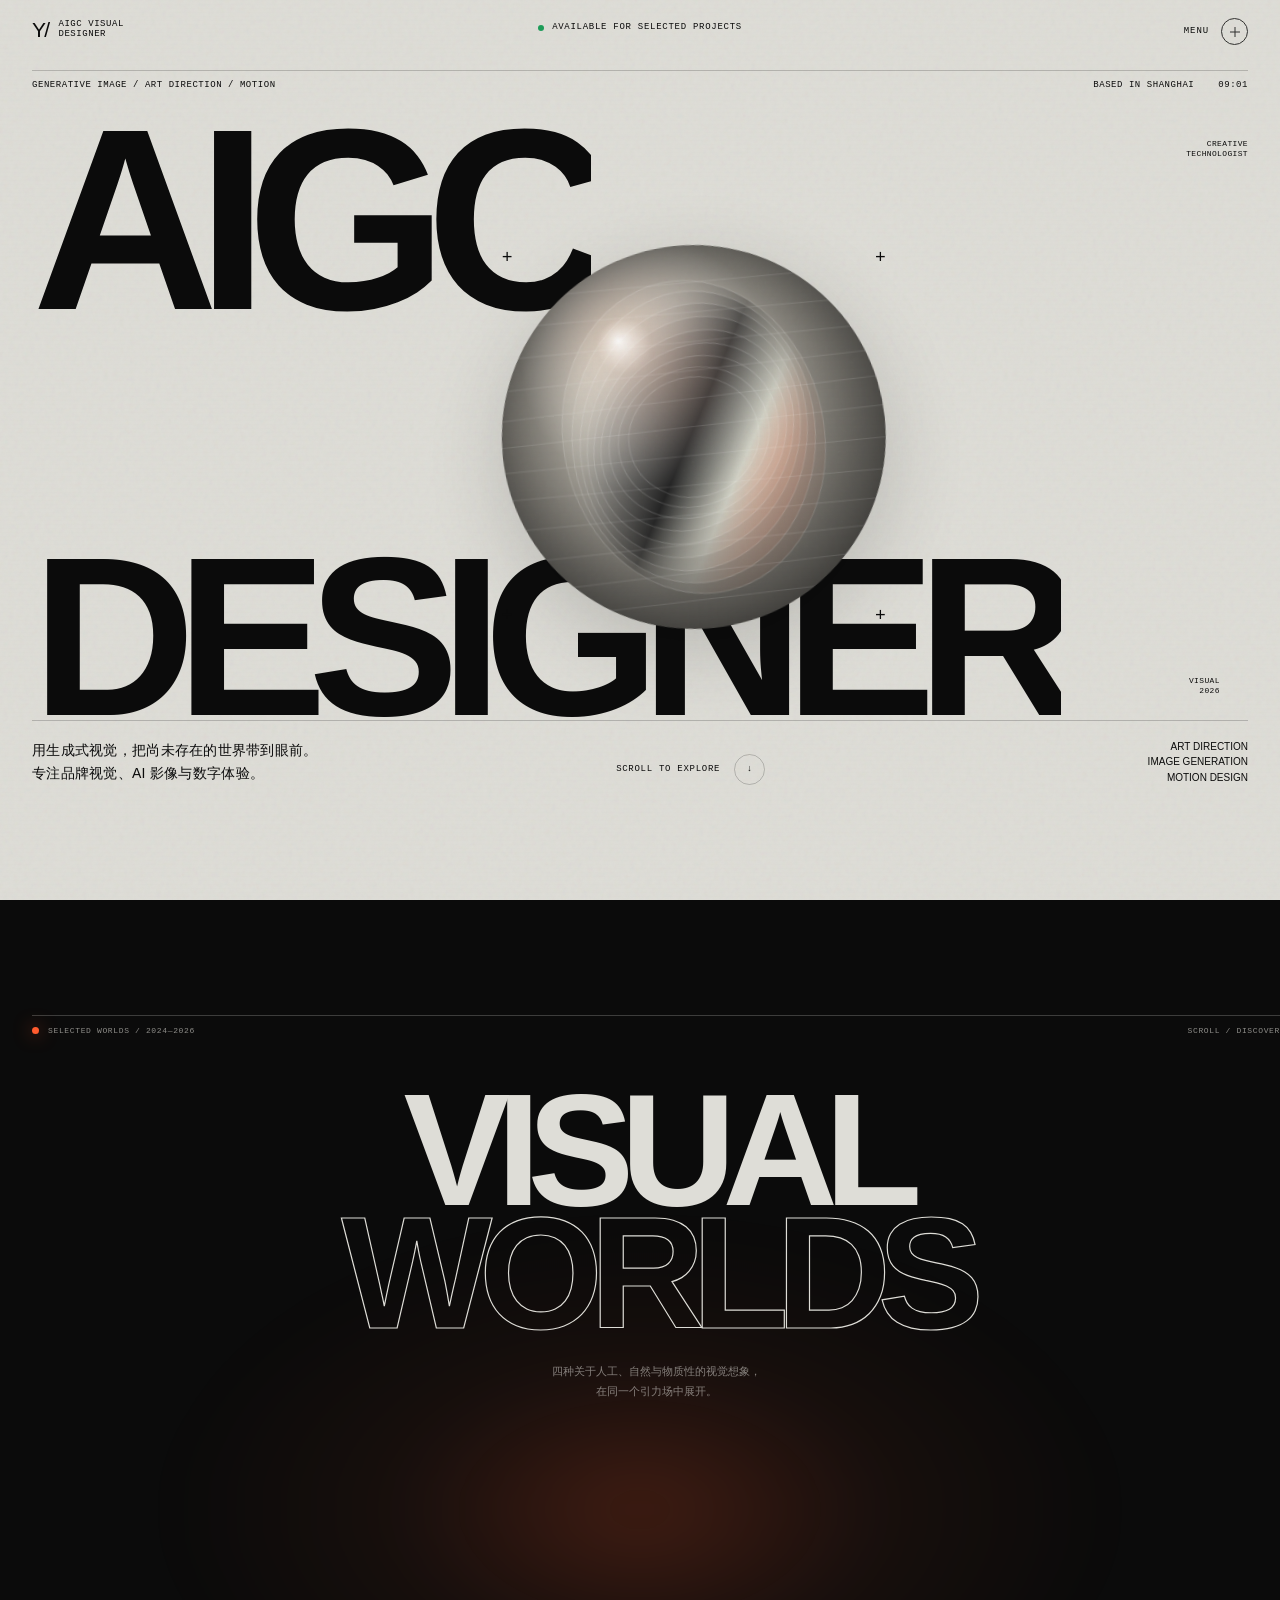
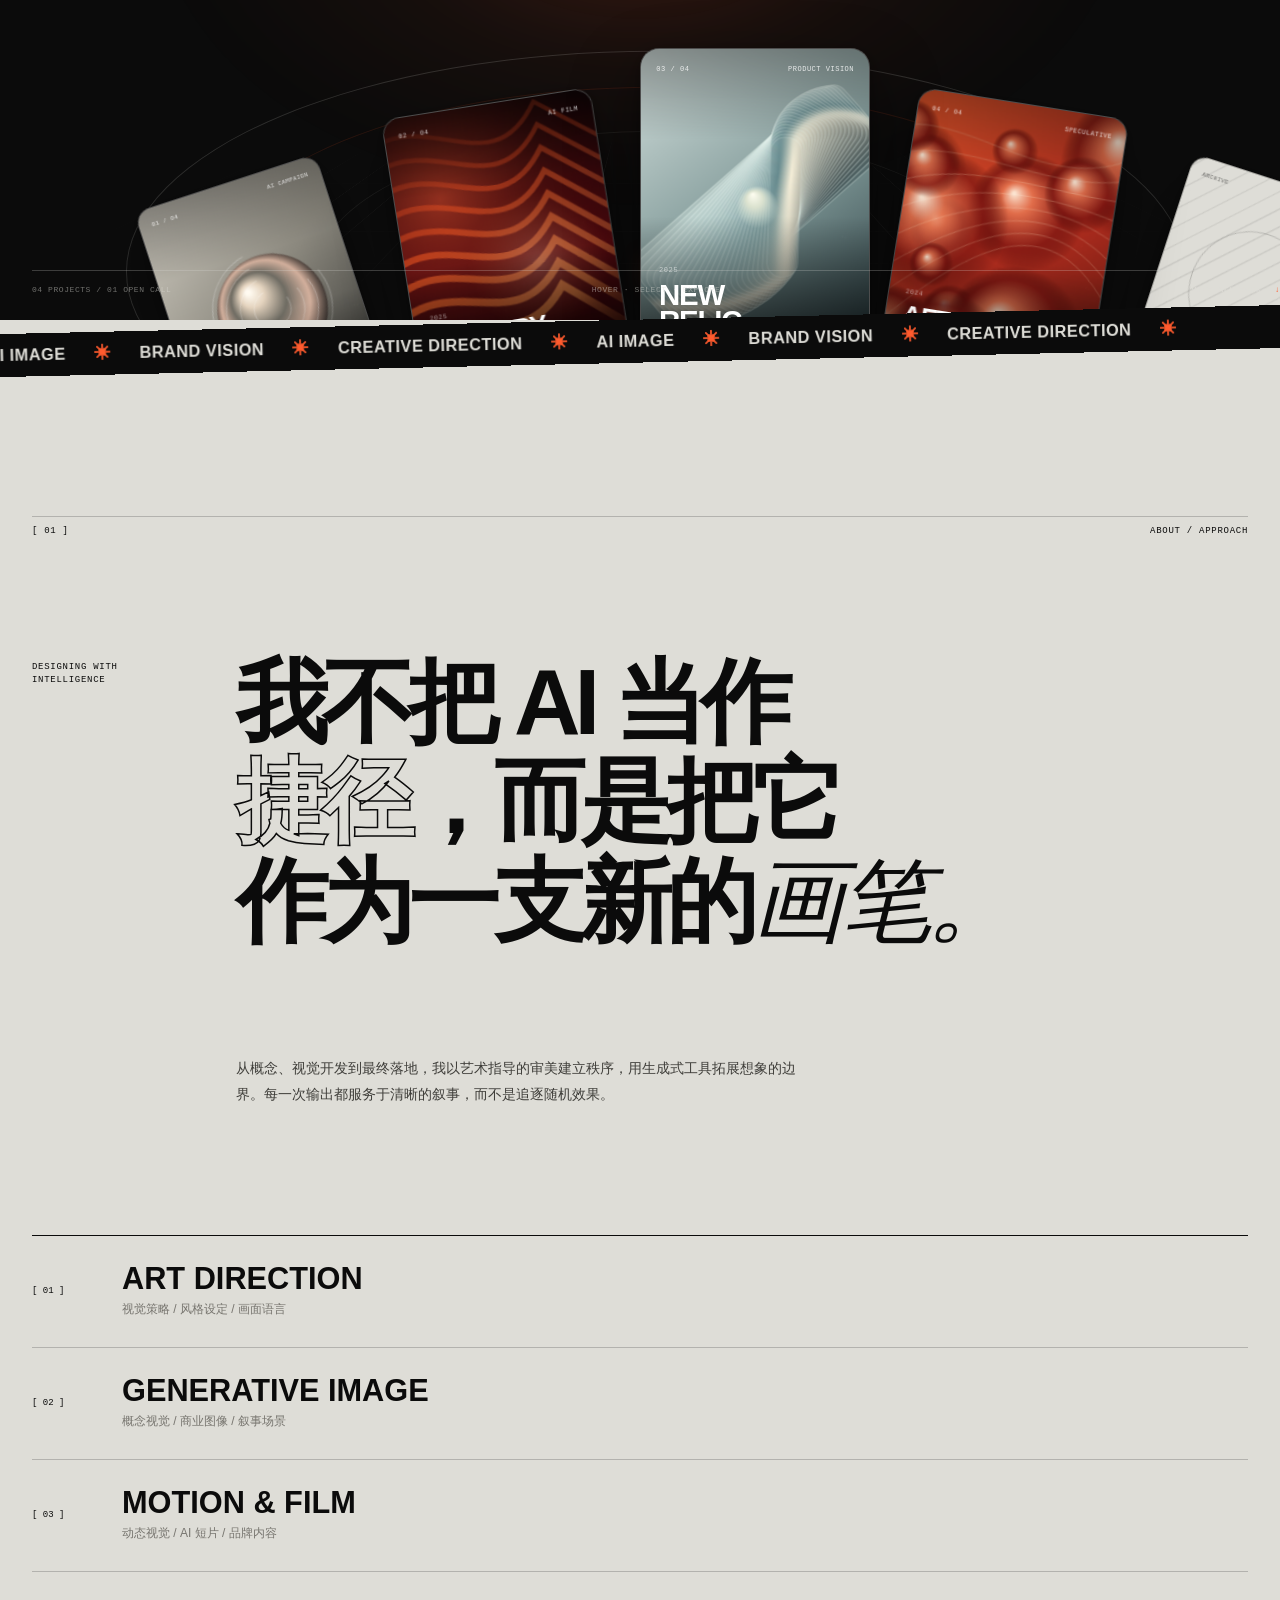
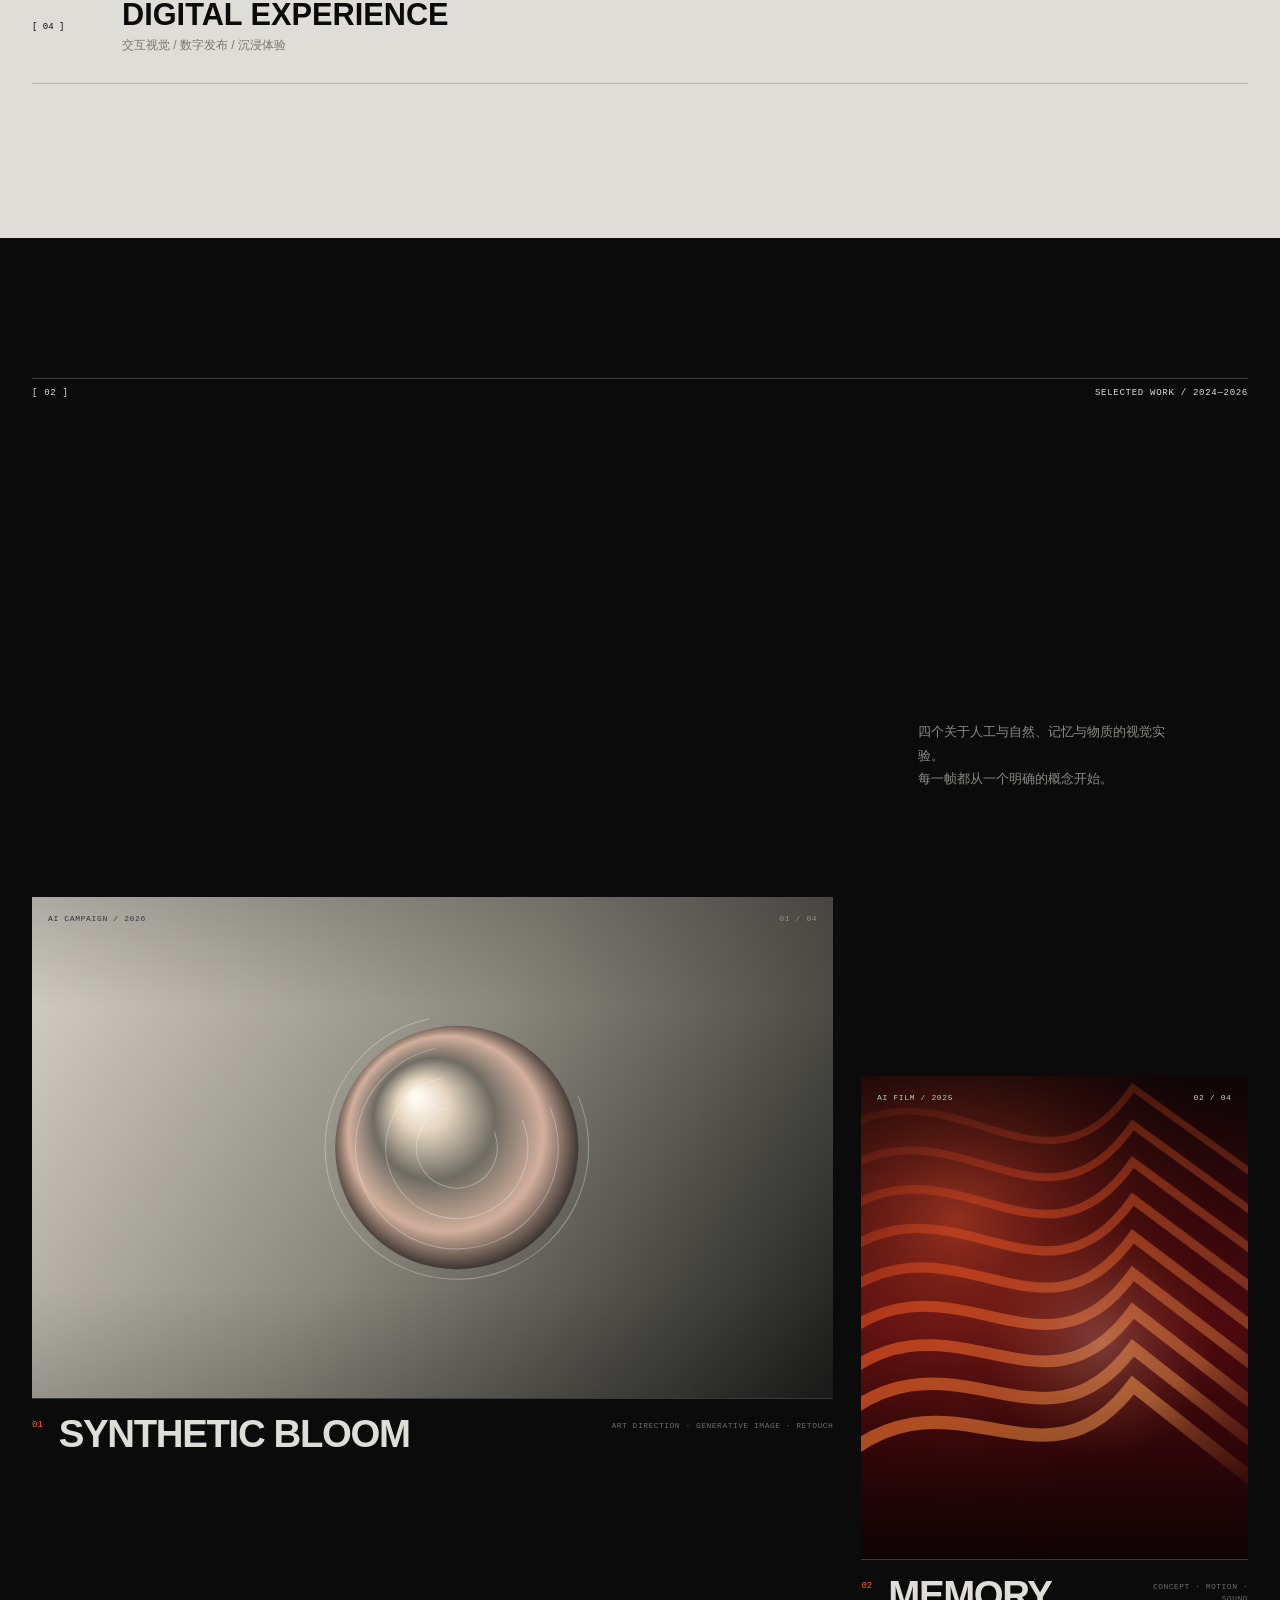
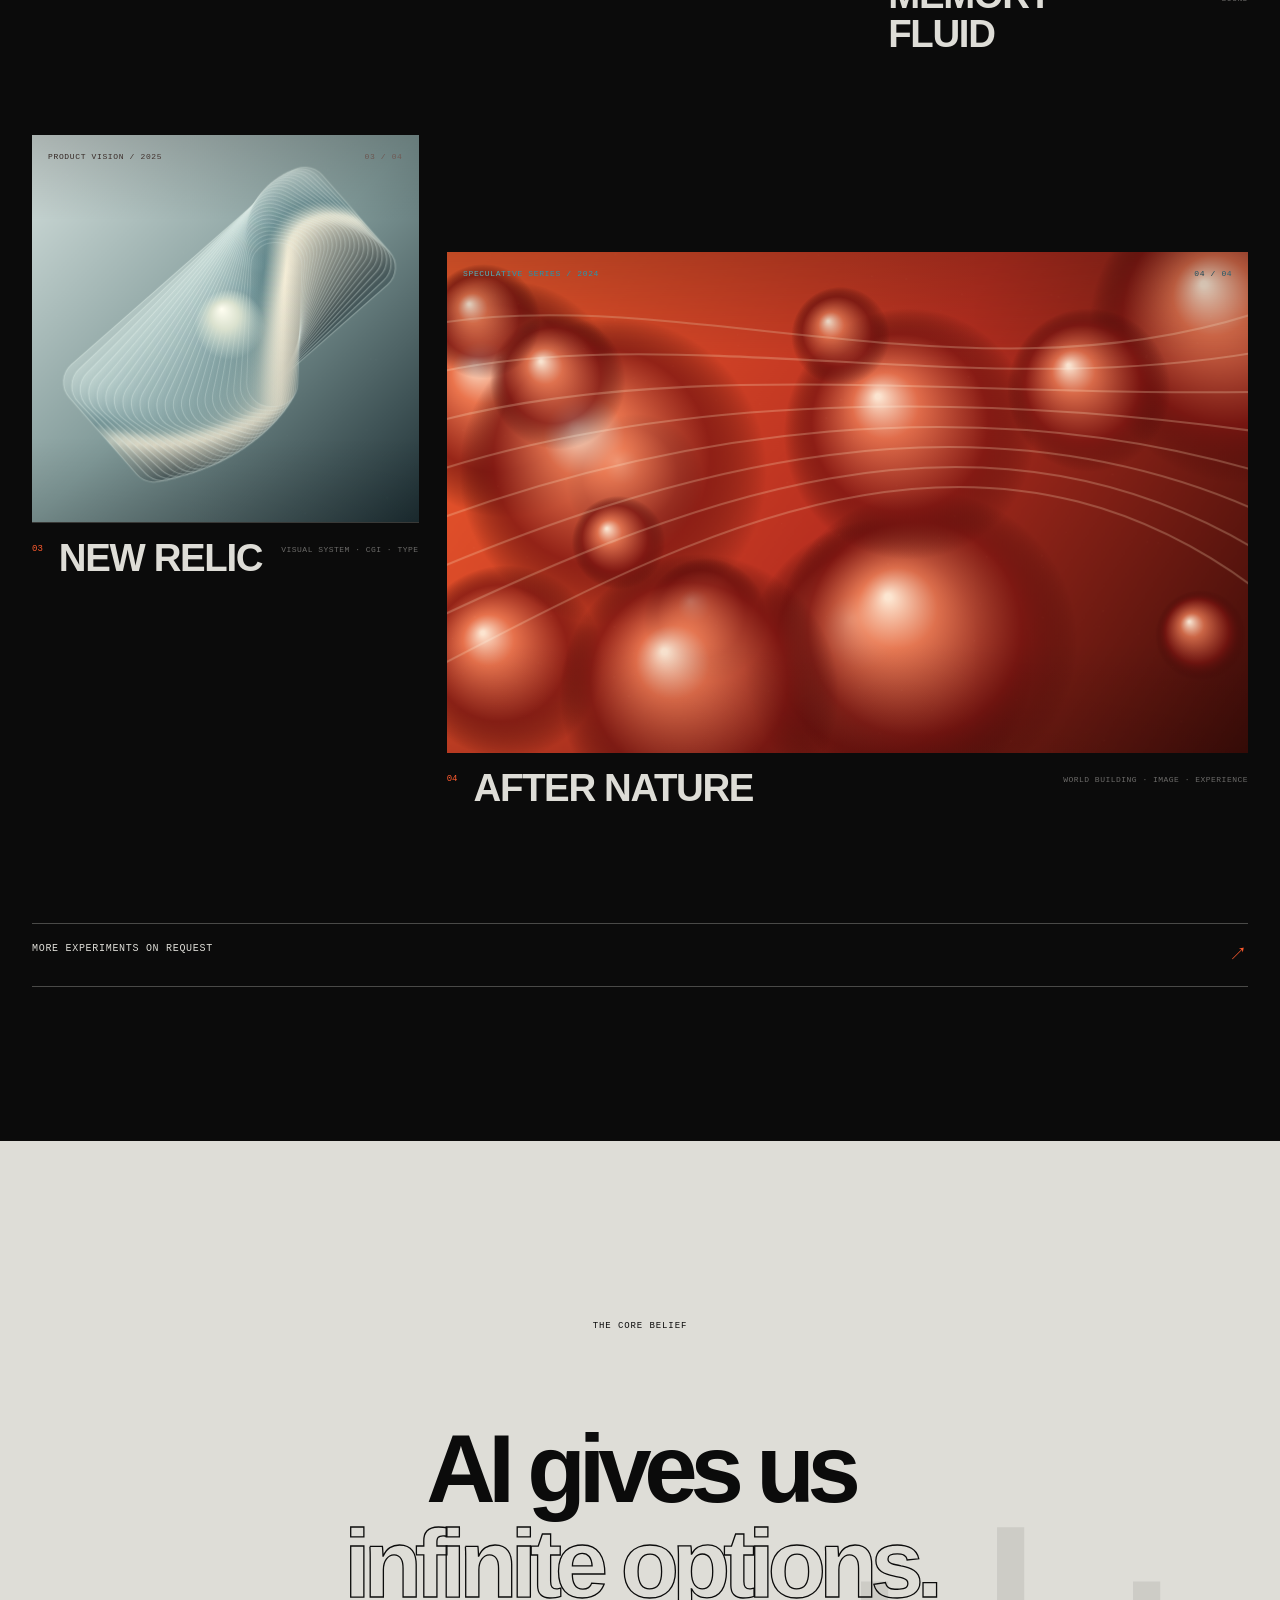
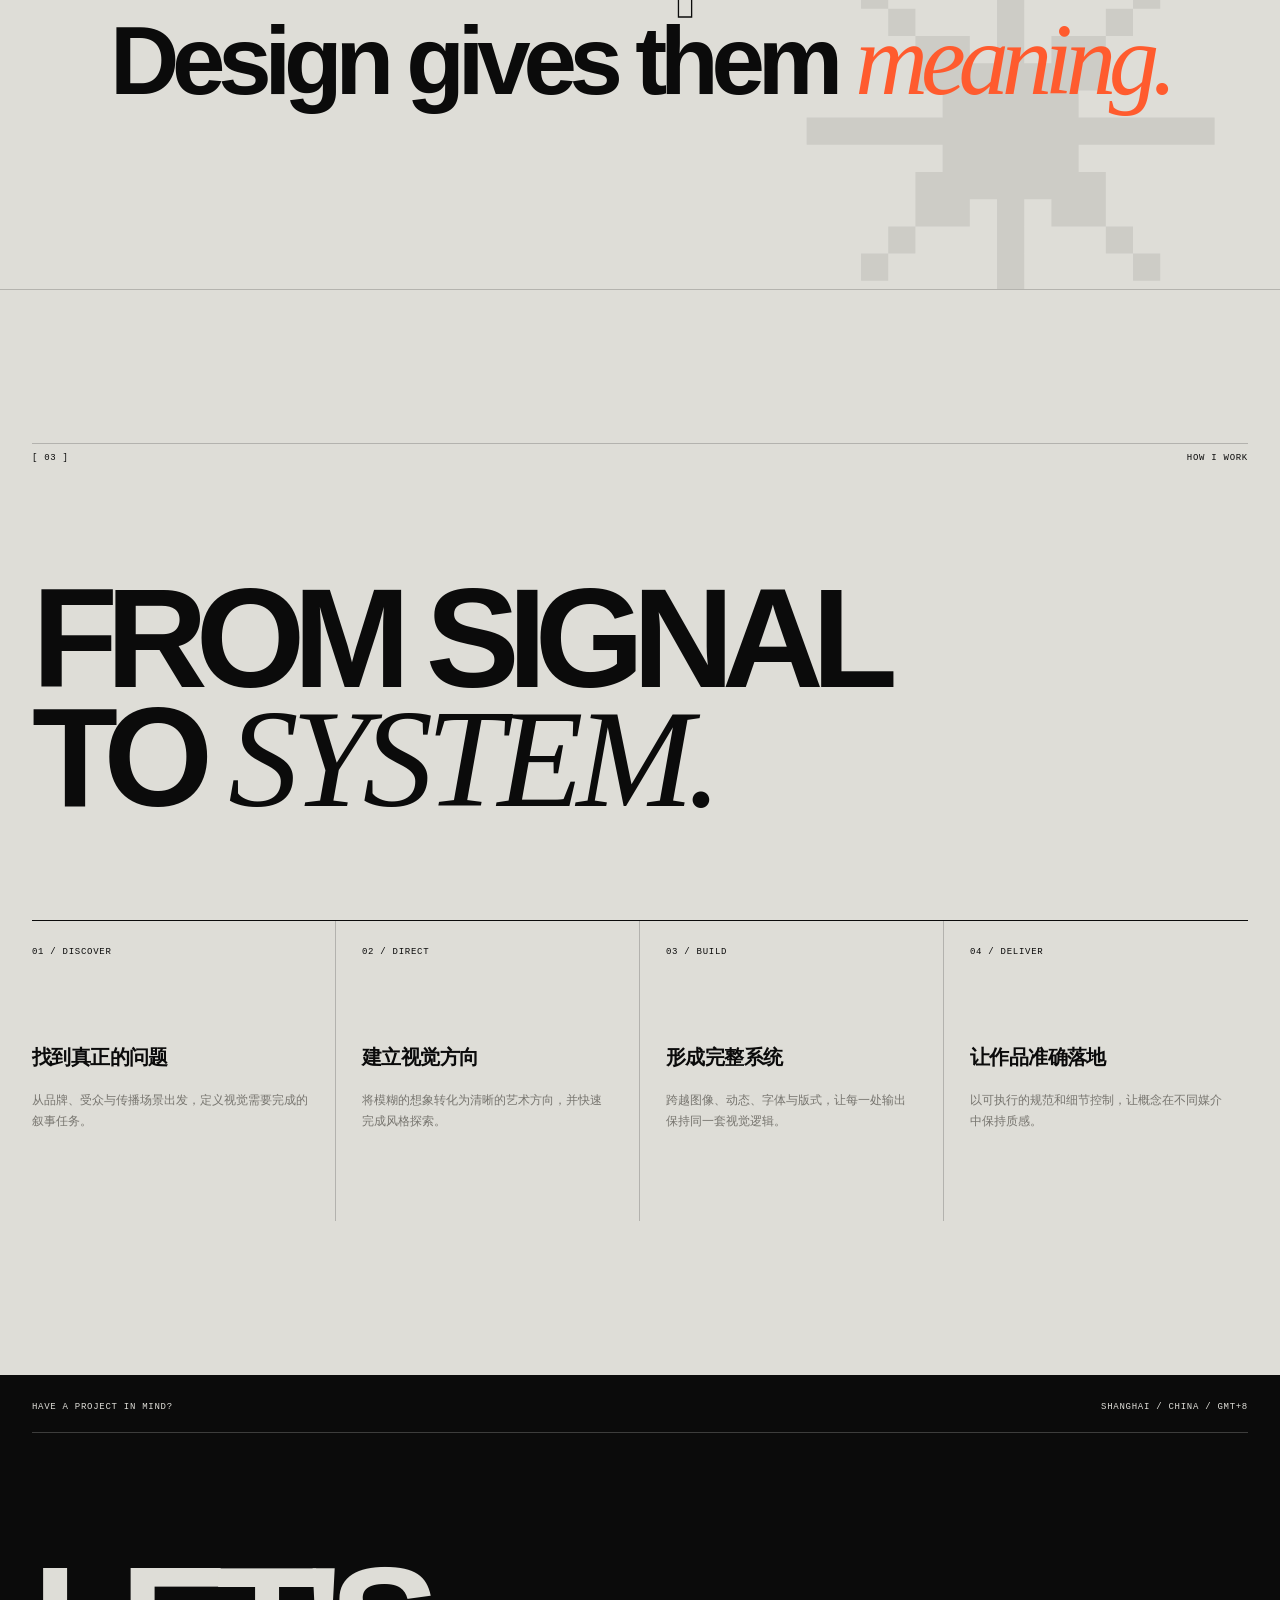
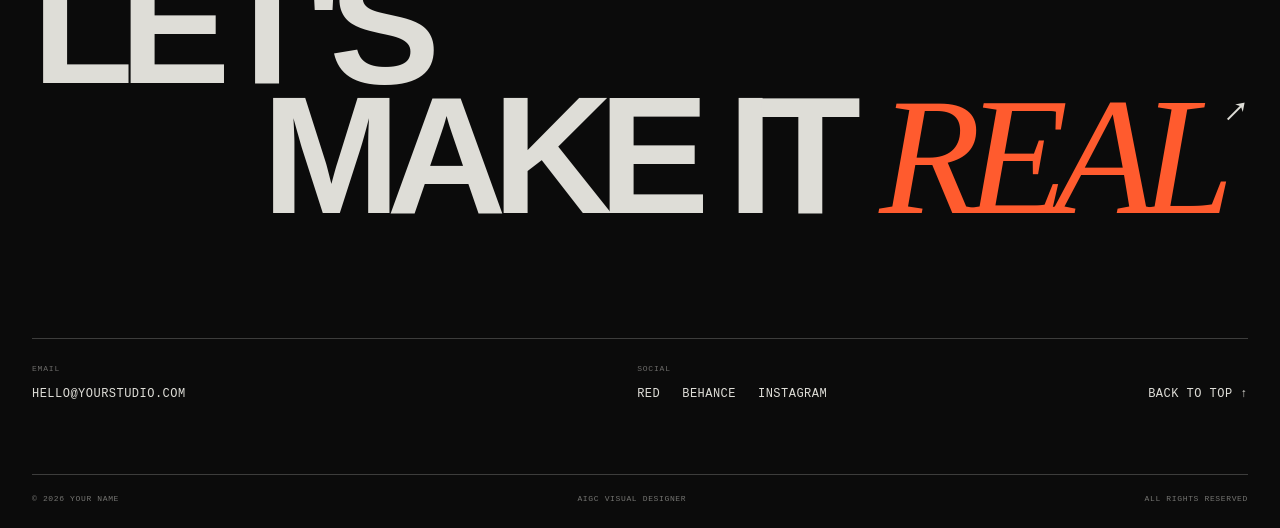
==== commit 412bddf9: "style: expand featured cards to full width" ====
--- a/index.html
+++ b/index.html
@@ -121,7 +121,7 @@
         <div class="featured-heading">
           <div class="featured-kicker">
             <span><i></i> SELECTED WORLDS / 2024—2026</span>
-            <span>SCROLL TO DISCOVER</span>
+            <span>SCROLL / DISCOVER</span>
           </div>
           <h2 id="featured-title" class="reveal">
             VISUAL<br /><span>WORLDS</span>
--- a/styles.css
+++ b/styles.css
@@ -748,7 +748,7 @@
 .showcase-stage {
   position: relative;
   display: grid;
-  min-height: clamp(390px, 36vw, 540px);
+  min-height: clamp(430px, 32vw, 620px);
   margin: clamp(24px, 3vw, 44px) 0 0;
   place-items: center;
   perspective: 1400px;
@@ -807,8 +807,9 @@
 
 .fan-deck {
   position: relative;
-  width: min(1060px, 96vw);
-  height: clamp(340px, 31vw, 470px);
+  width: 100vw;
+  height: clamp(410px, 31vw, 600px);
+  margin-left: calc(var(--pad) * -1);
   transform-origin: center bottom;
 }
 
@@ -817,7 +818,7 @@
 }
 
 .fan-card {
-  --spread: clamp(64px, 8.5vw, 124px);
+  --spread: clamp(105px, 17.8vw, 325px);
   --arc-y: 0px;
   --rot: 0deg;
   --scale: 1;
@@ -827,7 +828,7 @@
   top: 50%;
   left: 50%;
   z-index: var(--z);
-  width: clamp(170px, 17.5vw, 252px);
+  width: clamp(185px, 18vw, 360px);
   aspect-ratio: 0.71;
   opacity: 0;
   filter: blur(8px);
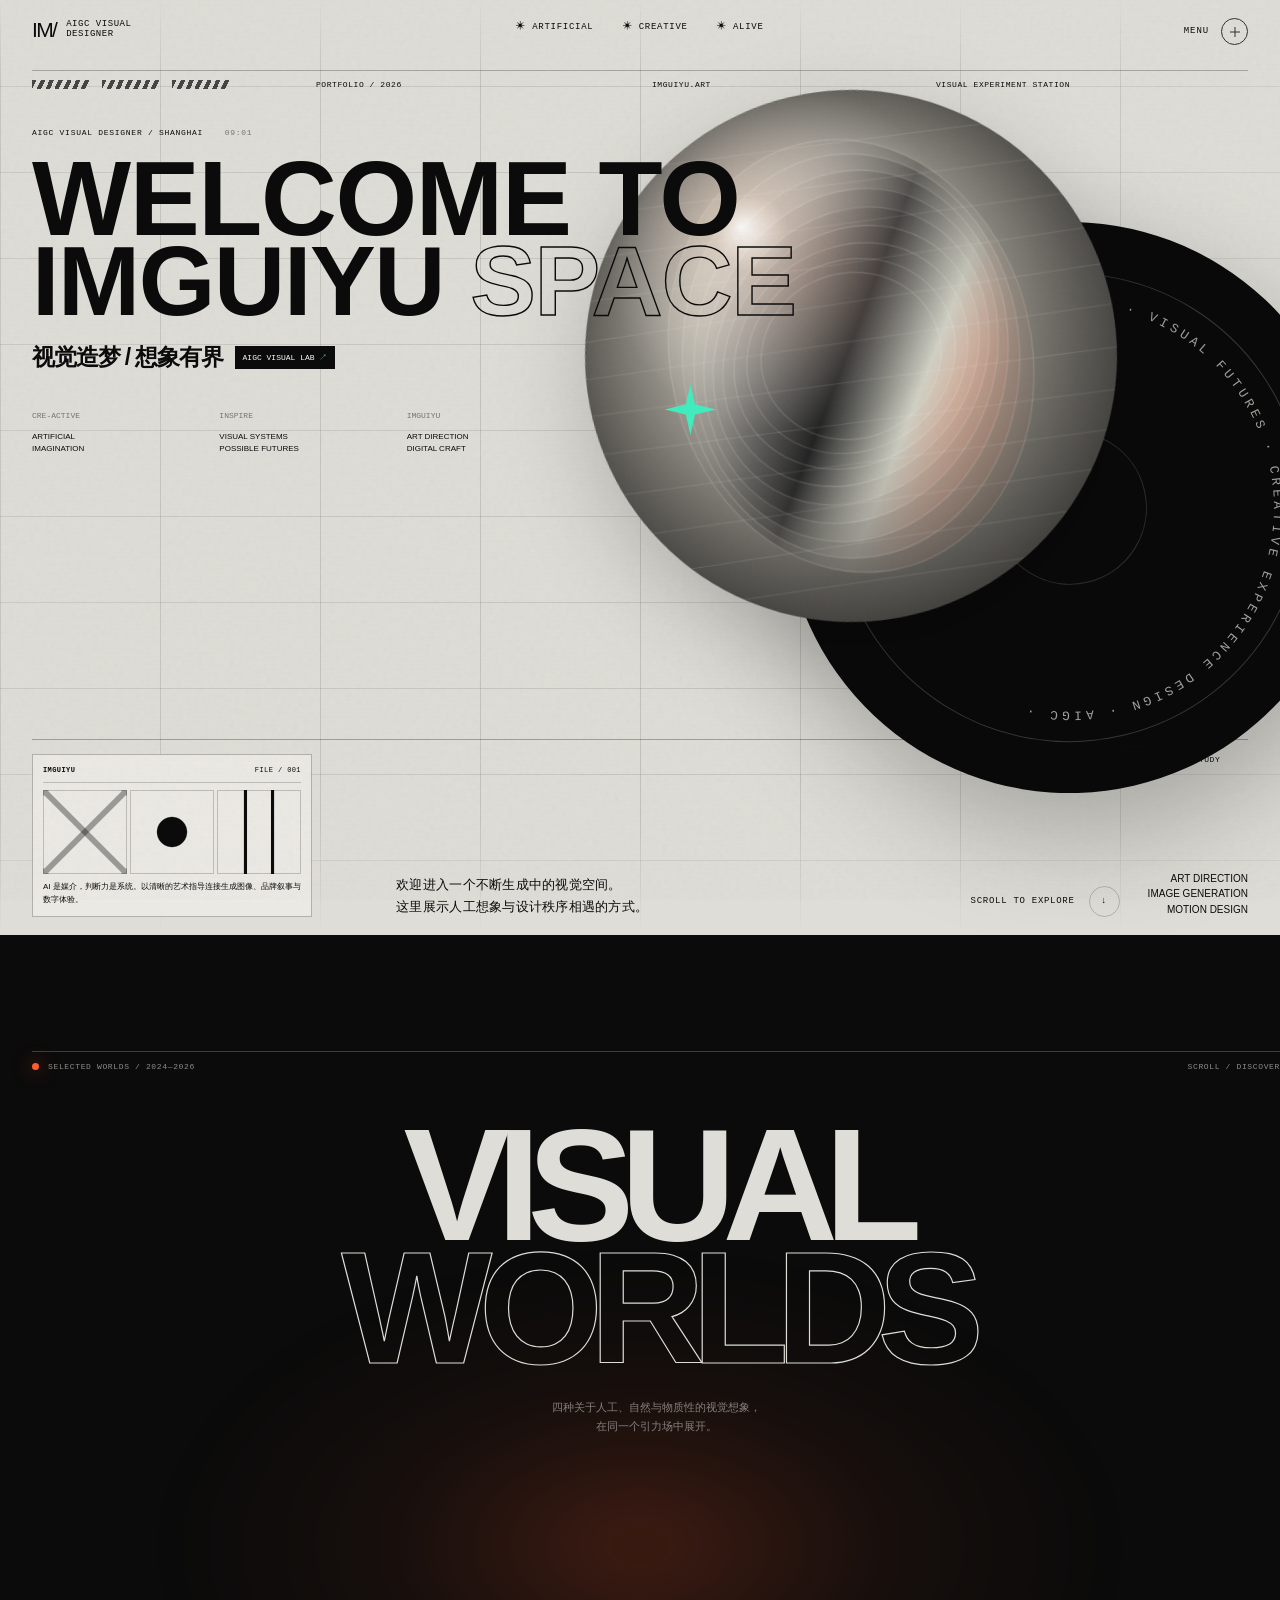
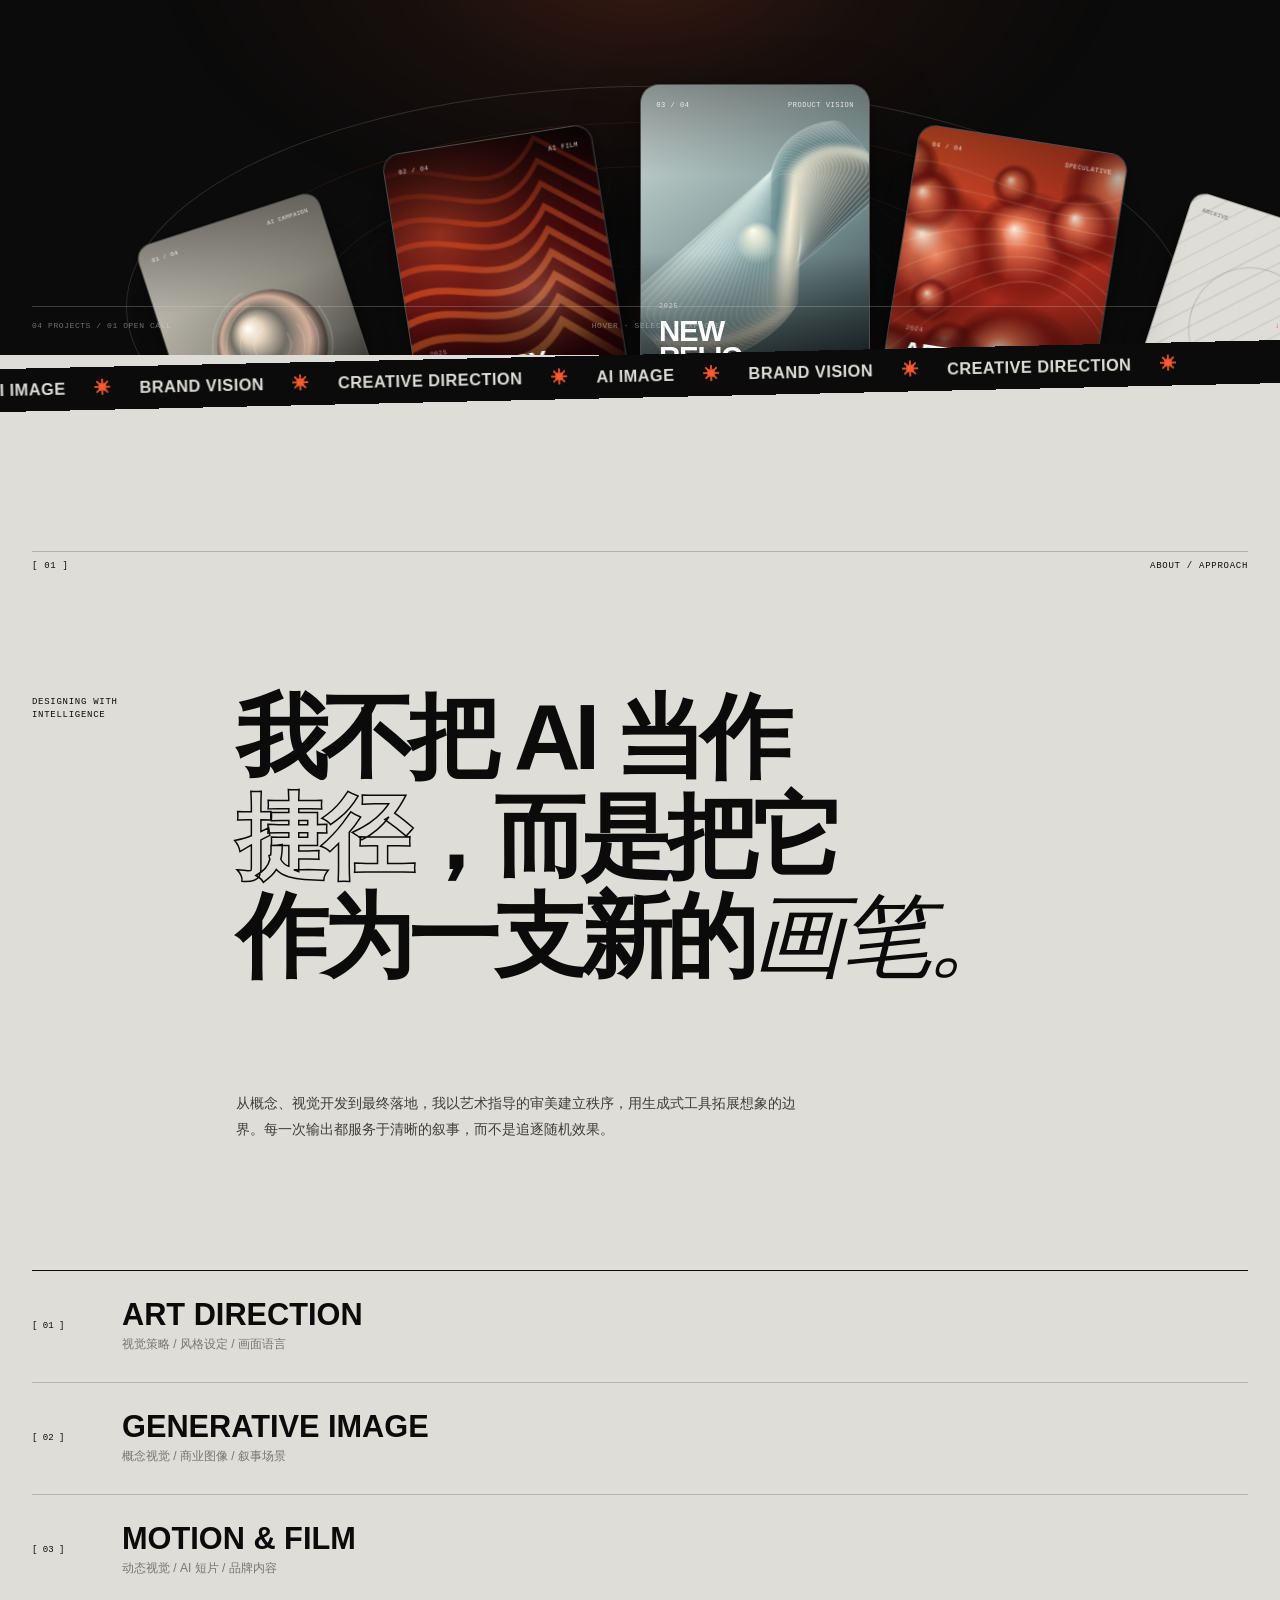
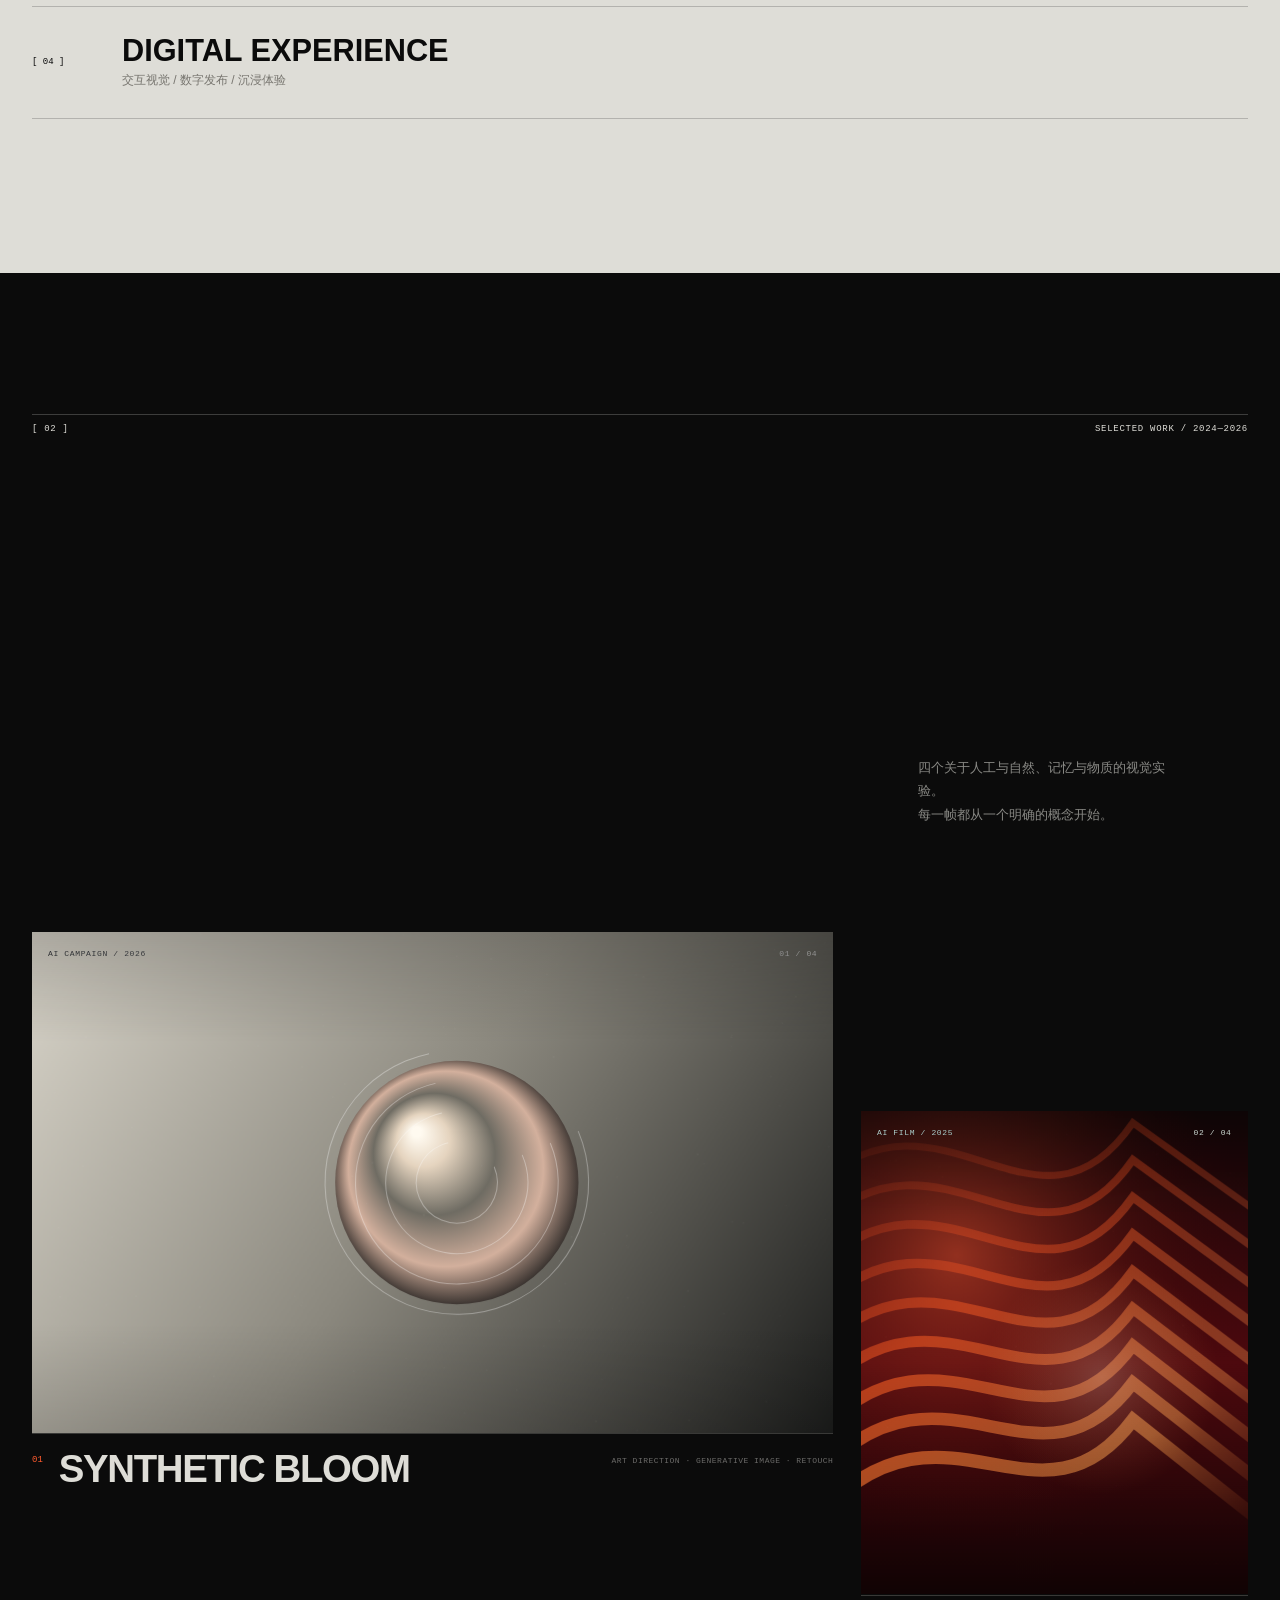
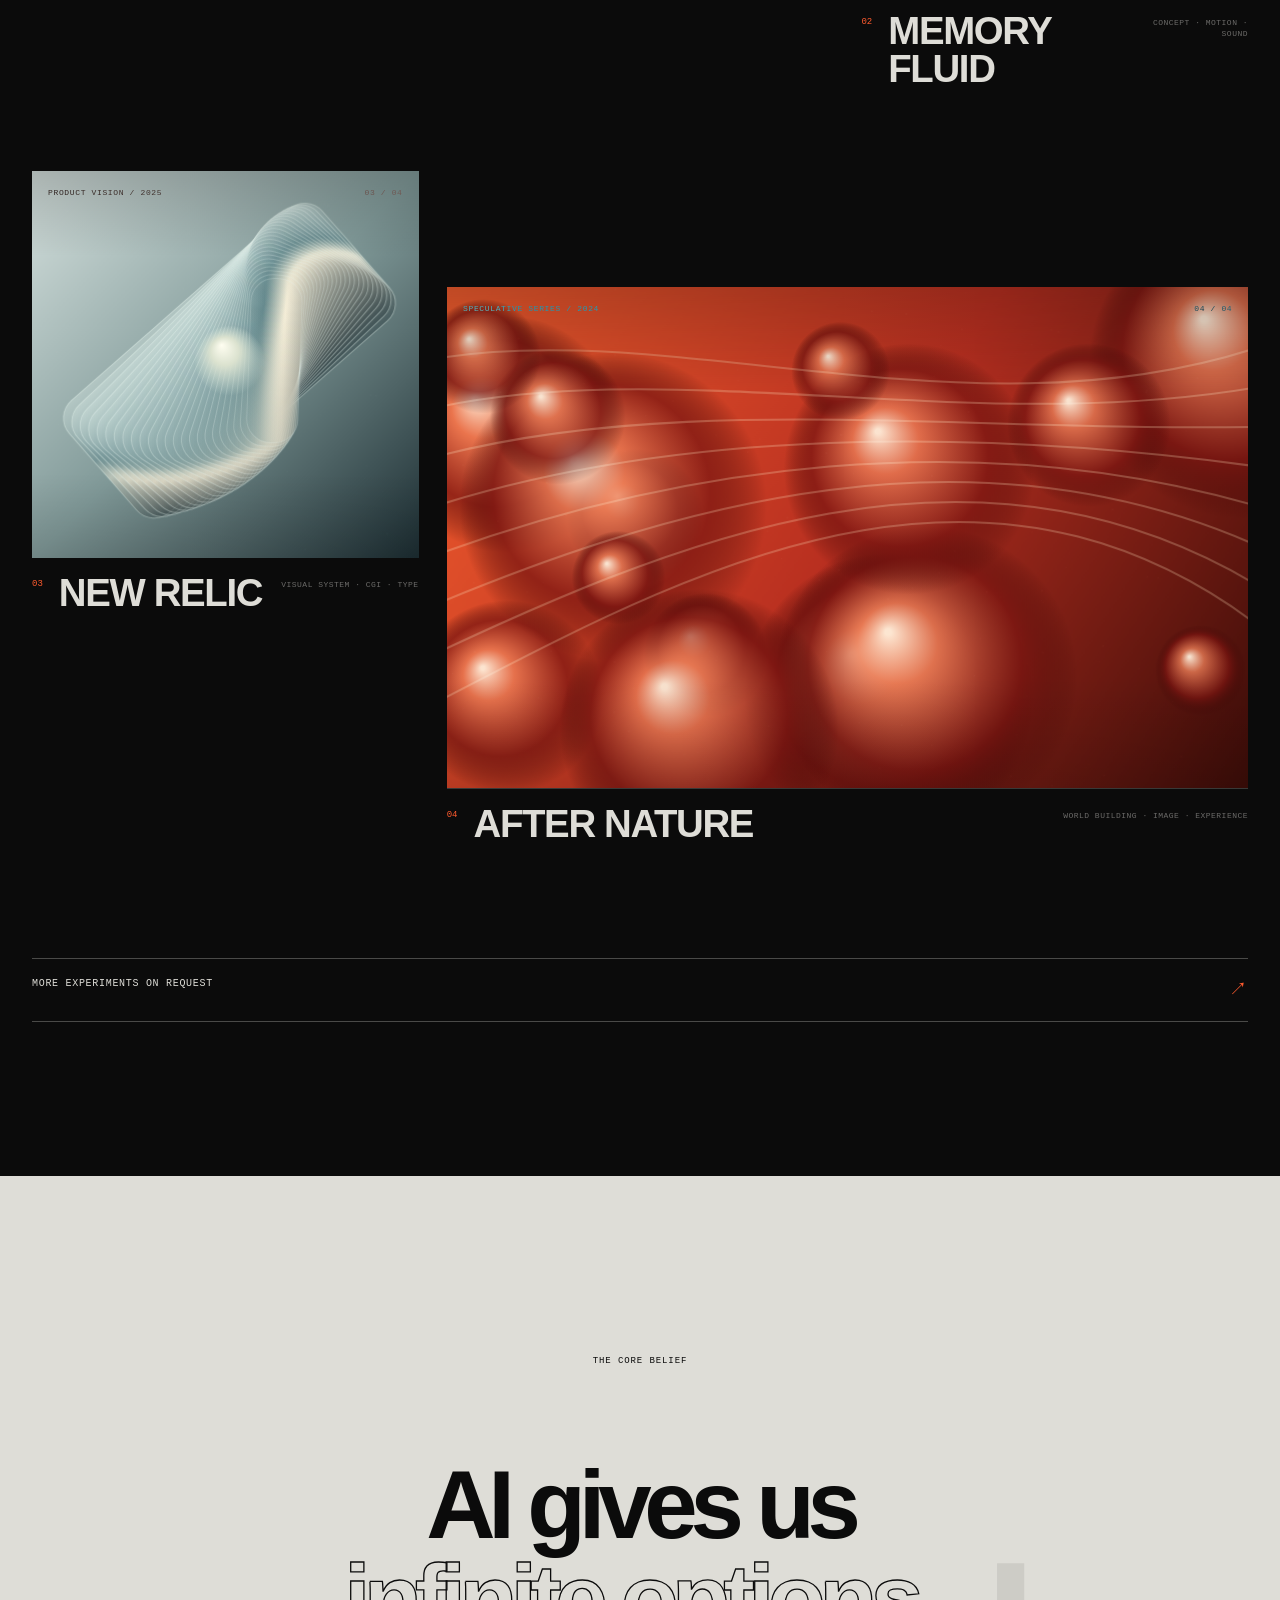
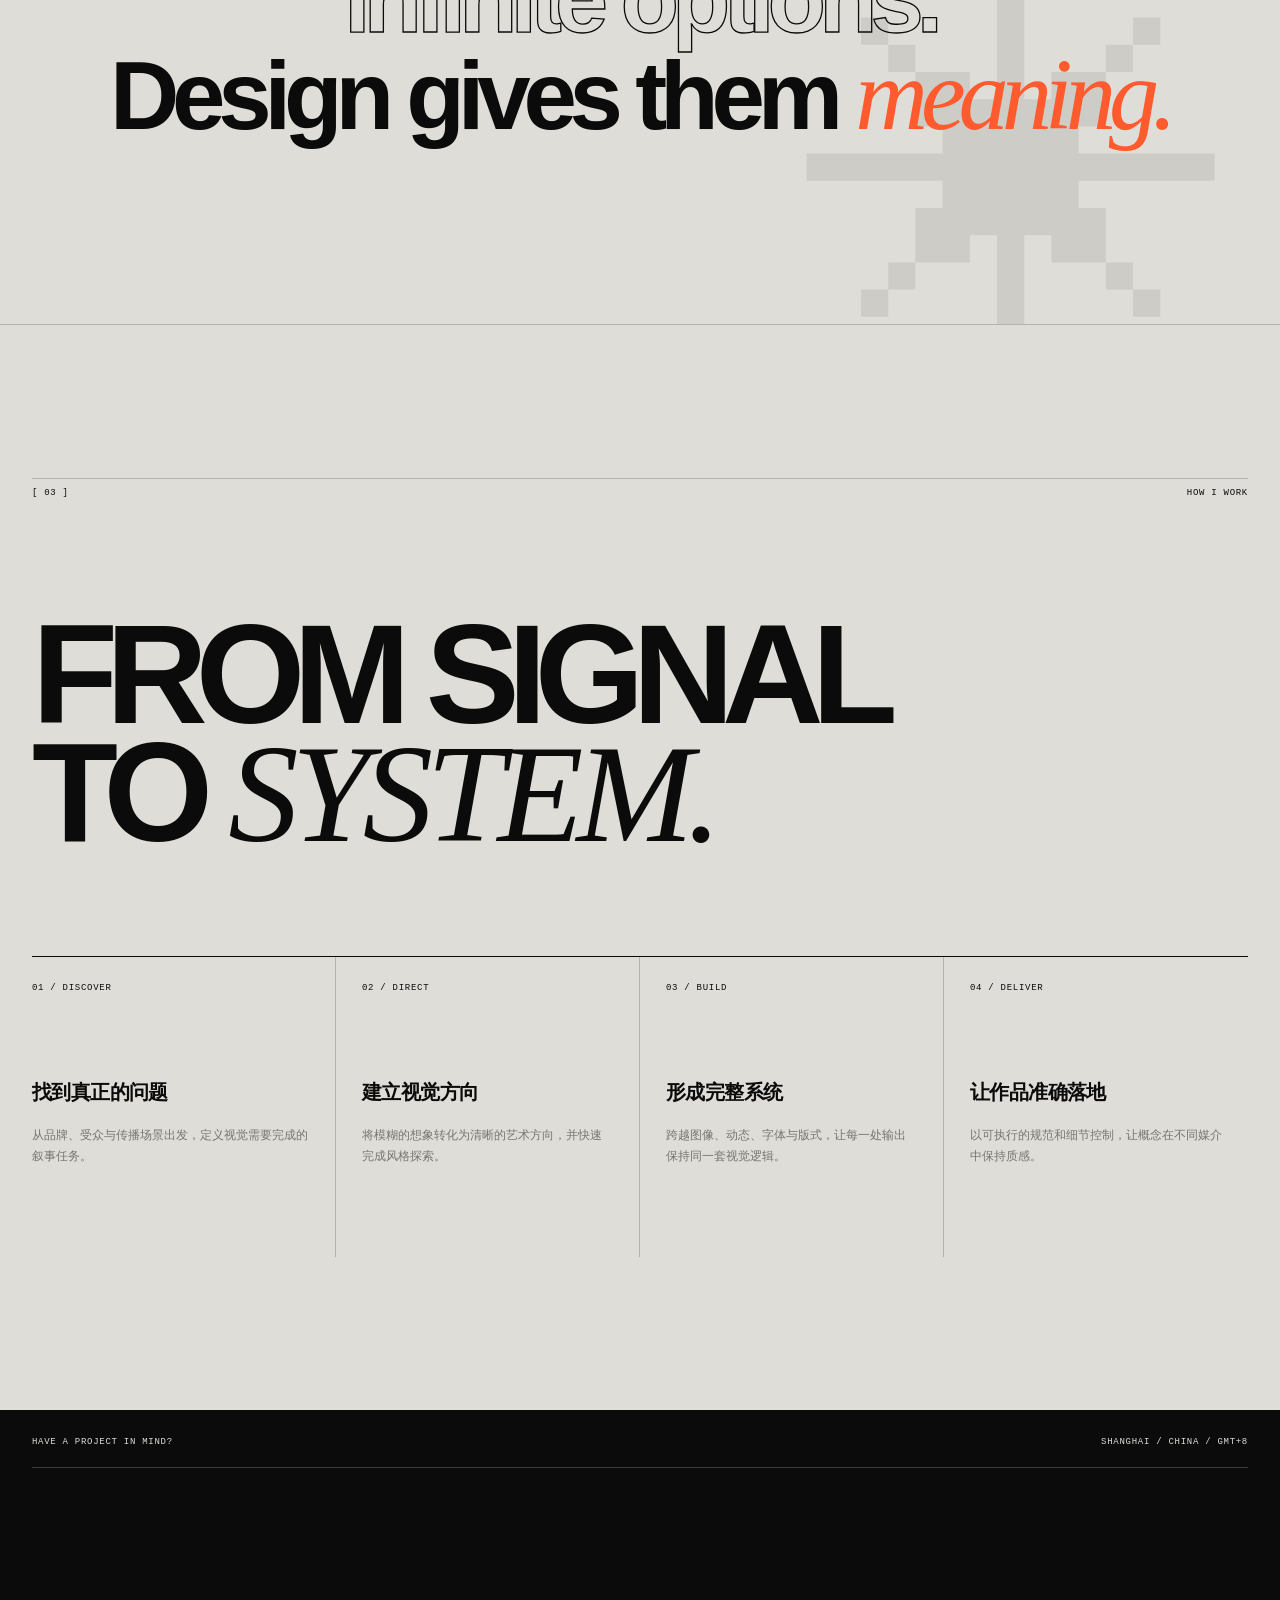
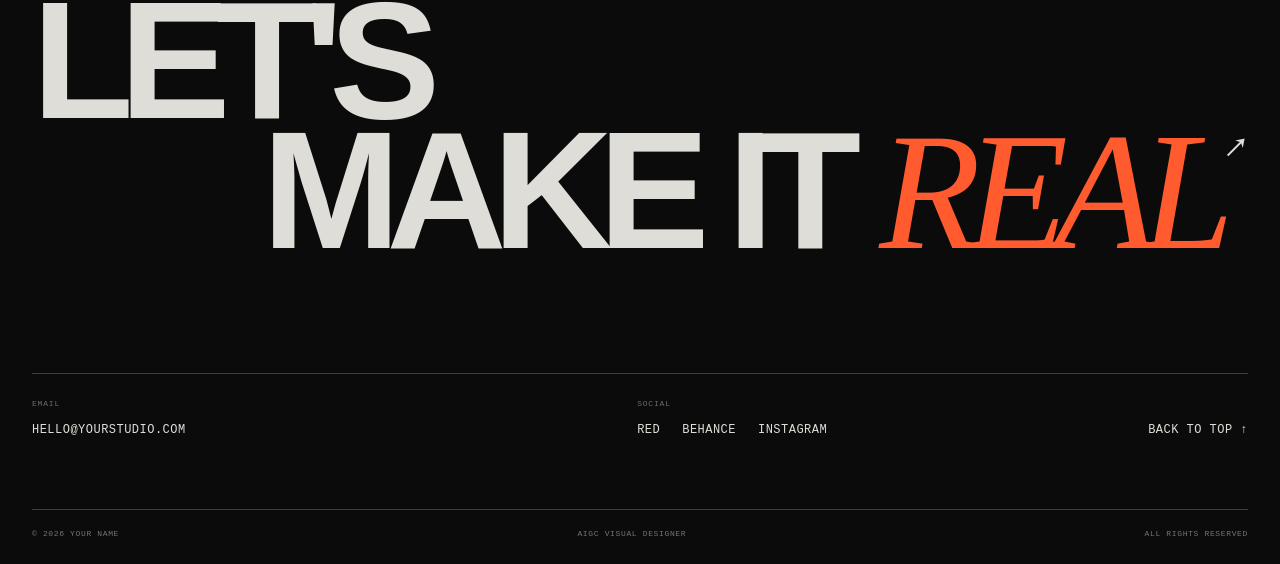
==== commit de74c583: "feat: redesign homepage hero as visual space station" ====
--- a/index.html
+++ b/index.html
@@ -36,13 +36,14 @@
 
     <header class="site-header">
       <a class="brand" href="#top" aria-label="返回首页">
-        <span class="brand-mark">Y/</span>
+        <span class="brand-mark">IM/</span>
         <span class="brand-copy">AIGC VISUAL<br />DESIGNER</span>
       </a>
 
       <p class="availability">
-        <span class="availability-dot"></span>
-        AVAILABLE FOR SELECTED PROJECTS
+        <span>✳ ARTIFICIAL</span>
+        <span>✳ CREATIVE</span>
+        <span>✳ ALIVE</span>
       </p>
 
       <button class="menu-toggle" type="button" aria-expanded="false" aria-controls="site-menu">
@@ -74,40 +75,83 @@
 
     <main>
       <section class="hero" id="top" aria-labelledby="hero-title">
-        <div class="hero-meta">
-          <span>GENERATIVE IMAGE / ART DIRECTION / MOTION</span>
-          <span class="hero-location">BASED IN SHANGHAI <span id="local-time">00:00</span></span>
-        </div>
-
-        <div class="hero-heading">
-          <div class="hero-line hero-line-top">
-            <span class="hero-word-mask"><span class="hero-word">AIGC</span></span>
-            <span class="hero-side-note">CREATIVE<br />TECHNOLOGIST</span>
-          </div>
-
-          <div class="hero-art" aria-hidden="true" data-cursor="MOVE">
-            <div class="hero-art-orbit">
-              <span>GENERATIVE ART × VISUAL SYSTEMS × DIGITAL CRAFT ×</span>
+        <div class="hero-grid" aria-hidden="true"></div>
+
+        <div class="hero-topline">
+          <div class="hero-stripes" aria-hidden="true">
+            <i></i><i></i><i></i>
+          </div>
+          <span>PORTFOLIO / 2026</span>
+          <span>IMGUIYU.ART</span>
+          <span>VISUAL EXPERIMENT STATION</span>
+        </div>
+
+        <div class="hero-main">
+          <div class="hero-copy">
+            <p class="hero-eyebrow">AIGC VISUAL DESIGNER / SHANGHAI <span id="local-time">00:00</span></p>
+
+            <h1 class="hero-title" id="hero-title">
+              <span class="hero-title-row">
+                <span class="hero-title-inner">WELCOME TO</span>
+              </span>
+              <span class="hero-title-row">
+                <span class="hero-title-inner">IMGUIYU <em>SPACE</em></span>
+              </span>
+            </h1>
+
+            <div class="hero-subline">
+              <span>视觉造梦 / 想象有界</span>
+              <span class="hero-badge">AIGC VISUAL LAB <i>↗</i></span>
+            </div>
+
+            <div class="hero-mini-columns">
+              <p><span>CRE-ACTIVE</span>ARTIFICIAL<br />IMAGINATION</p>
+              <p><span>INSPIRE</span>VISUAL SYSTEMS<br />POSSIBLE FUTURES</p>
+              <p><span>IMGUIYU</span>ART DIRECTION<br />DIGITAL CRAFT</p>
+            </div>
+          </div>
+
+          <div class="hero-visual" aria-hidden="true" data-cursor="MOVE">
+            <div class="hero-disc">
+              <span class="hero-disc-core"></span>
+              <svg class="hero-disc-type" viewBox="0 0 520 520">
+                <defs>
+                  <path
+                    id="hero-circle-path"
+                    d="M260,260 m-206,0 a206,206 0 1,1 412,0 a206,206 0 1,1 -412,0"
+                  />
+                </defs>
+                <text>
+                  <textPath href="#hero-circle-path" startOffset="2%">
+                    CREATIVE EXPERIENCE DESIGN · AIGC · VISUAL FUTURES · CREATIVE EXPERIENCE DESIGN · AIGC ·
+                  </textPath>
+                </text>
+              </svg>
             </div>
             <div class="hero-canvas-wrap">
               <canvas id="hero-canvas"></canvas>
             </div>
-            <span class="hero-cross hero-cross-tl">+</span>
-            <span class="hero-cross hero-cross-tr">+</span>
-            <span class="hero-cross hero-cross-bl">+</span>
-            <span class="hero-cross hero-cross-br">+</span>
-          </div>
-
-          <div class="hero-line hero-line-bottom">
-            <span class="hero-word-mask"><span class="hero-word">DESIGNER</span></span>
-            <span class="hero-side-note hero-side-note-right">VISUAL<br />2026</span>
-          </div>
-        </div>
-
-        <div class="hero-footer">
+            <span class="hero-star"></span>
+            <span class="hero-art-code">OBJ / 01<br />CHROME STUDY</span>
+          </div>
+        </div>
+
+        <div class="hero-bottom">
+          <article class="hero-note-card">
+            <div class="hero-note-head">
+              <strong>IMGUIYU</strong>
+              <span>FILE / 001</span>
+            </div>
+            <div class="hero-note-icons" aria-hidden="true">
+              <i></i><i></i><i></i>
+            </div>
+            <p>
+              AI 是媒介，判断力是系统。以清晰的艺术指导连接生成图像、品牌叙事与数字体验。
+            </p>
+          </article>
           <p class="hero-intro">
-            用生成式视觉，把尚未存在的世界带到眼前。<br />
-            专注品牌视觉、AI 影像与数字体验。
+            欢迎进入一个不断生成中的视觉空间。<br />
+            这里展示人工想象与设计秩序相遇的方式。
           </p>
           <a class="scroll-cue" href="#about" aria-label="向下浏览" data-magnetic>
             <span>SCROLL TO EXPLORE</span>
--- a/styles.css
+++ b/styles.css
@@ -260,7 +260,7 @@
 
 .availability {
   display: flex;
-  gap: 8px;
+  gap: clamp(18px, 2.3vw, 34px);
   align-items: center;
   margin: 3px 0 0;
   font-size: 9px;
@@ -424,140 +424,256 @@
 }
 
 .hero {
+  position: relative;
+  display: flex;
+  flex-direction: column;
   min-height: 100svh;
-  padding: 70px var(--pad) 22px;
+  padding: 70px var(--pad) 18px;
   overflow: hidden;
-}
-
-.hero-meta {
-  display: flex;
-  justify-content: space-between;
+  background: var(--paper);
+  isolation: isolate;
+}
+
+.hero-grid {
+  position: absolute;
+  inset: 0;
+  z-index: -1;
+  background-image:
+    linear-gradient(90deg, rgba(11, 11, 11, 0.13) 1px, transparent 1px),
+    linear-gradient(rgba(11, 11, 11, 0.11) 1px, transparent 1px);
+  background-size: 12.5% 86px;
+  mask-image: linear-gradient(180deg, transparent, #000 8%, #000 88%, transparent);
+}
+
+.hero::after {
+  position: absolute;
+  inset: 0;
+  z-index: -1;
+  pointer-events: none;
+  content: "";
+  background: linear-gradient(
+    90deg,
+    rgba(222, 221, 215, 0.2),
+    rgba(222, 221, 215, 0.02) 55%,
+    rgba(222, 221, 215, 0.35)
+  );
+}
+
+.hero-topline {
+  position: relative;
+  z-index: 6;
+  display: grid;
+  grid-template-columns: minmax(150px, 1fr) 1.2fr 1fr 1.2fr;
+  gap: 24px;
+  align-items: center;
   padding-top: 8px;
-  font-size: 9px;
-  letter-spacing: 0.06em;
-  border-top: 1px solid var(--line);
-}
-
-.hero-location {
-  display: flex;
-  gap: 24px;
-}
-
-.hero-heading {
+  font-size: 8px;
+  letter-spacing: 0.07em;
+  border-top: 1px solid rgba(11, 11, 11, 0.26);
+}
+
+.hero-stripes {
+  display: flex;
+  gap: 12px;
+}
+
+.hero-stripes i {
+  width: 58px;
+  height: 9px;
+  background: repeating-linear-gradient(
+    115deg,
+    rgba(11, 11, 11, 0.72) 0,
+    rgba(11, 11, 11, 0.72) 4px,
+    transparent 4px,
+    transparent 8px
+  );
+}
+
+.hero-main {
   position: relative;
-  margin-top: clamp(24px, 3.8vh, 46px);
-}
-
-.hero-line {
+  flex: 1;
+  min-height: clamp(500px, 68vh, 760px);
+  margin-top: clamp(28px, 4vh, 48px);
+}
+
+.hero-copy {
+  position: relative;
+  z-index: 5;
+}
+
+.hero-eyebrow {
+  margin: 0;
+  font-size: 8px;
+  letter-spacing: 0.09em;
+}
+
+.hero-eyebrow span {
+  margin-left: 16px;
+  color: var(--muted);
+}
+
+.hero-title {
   position: relative;
   z-index: 2;
-  display: flex;
-  justify-content: space-between;
-  align-items: stretch;
+  margin: clamp(12px, 2vh, 24px) 0 0;
   font-family: var(--display);
   font-weight: 900;
-  line-height: 0.73;
-  letter-spacing: -0.085em;
+  line-height: 0.81;
+  letter-spacing: -0.075em;
   text-transform: uppercase;
 }
 
-.hero-line > span:first-child {
-  display: block;
-}
-
-.hero-word-mask {
+.hero-title-row {
   display: block;
   overflow: hidden;
-  margin-bottom: -0.08em;
-  padding-bottom: 0.08em;
-}
-
-.hero-word {
+  padding-bottom: 0.05em;
+}
+
+.hero-title-inner {
   display: block;
+  font-size: clamp(70px, 8.2vw, 146px);
+  white-space: nowrap;
   transform: translateY(0);
 }
 
-.js .hero-word {
+.hero-title-row:nth-child(2) .hero-title-inner {
+  font-size: clamp(66px, 7.7vw, 138px);
+}
+
+.hero-title em {
+  color: transparent;
+  font-style: normal;
+  -webkit-text-stroke: 1.4px var(--ink);
+}
+
+.js .hero-title-inner {
   transform: translateY(112%);
 }
 
-.js.is-ready .hero-word {
+.js.is-ready .hero-title-inner {
   transform: translateY(0);
-  transition: transform 1.2s cubic-bezier(0.16, 1, 0.3, 1);
-}
-
-.hero-line-bottom .hero-word {
-  transition-delay: 0.08s;
-}
-
-.js .hero-meta,
-.js .hero-side-note,
-.js .hero-footer {
-  opacity: 0;
-  transform: translateY(14px);
-}
-
-.js.is-ready .hero-meta,
-.js.is-ready .hero-side-note,
-.js.is-ready .hero-footer {
-  opacity: 1;
-  transform: translateY(0);
-  transition:
-    opacity 0.7s ease 0.45s,
-    transform 0.8s cubic-bezier(0.16, 1, 0.3, 1) 0.45s;
-}
-
-.js.is-ready .hero-side-note {
-  transition-delay: 0.65s;
-}
-
-.js.is-ready .hero-footer {
-  transition-delay: 0.72s;
-}
-
-.hero-line-top {
-  font-size: clamp(96px, 20.2vw, 340px);
-}
-
-.hero-line-bottom {
-  align-items: flex-end;
-  margin-top: -0.03em;
-  padding-right: 2.2vw;
-  font-size: clamp(80px, 17.7vw, 300px);
-}
-
-.hero-side-note {
-  align-self: flex-start;
-  padding-top: 1vw;
+  transition: transform 1.25s cubic-bezier(0.16, 1, 0.3, 1);
+}
+
+.hero-title-row:nth-child(2) .hero-title-inner {
+  transition-delay: 0.1s;
+}
+
+.hero-subline {
+  position: relative;
+  z-index: 6;
+  display: flex;
+  gap: 12px;
+  align-items: center;
+  margin-top: clamp(15px, 2vh, 24px);
+  font-family: "Microsoft YaHei", "PingFang SC", sans-serif;
+  font-size: clamp(17px, 1.8vw, 30px);
+  font-weight: 800;
+  letter-spacing: -0.05em;
+}
+
+.hero-badge {
+  padding: 6px 8px;
   font-family: var(--mono);
-  font-size: clamp(7px, 0.62vw, 10px);
+  font-size: 8px;
   font-weight: 400;
-  line-height: 1.3;
-  letter-spacing: 0.05em;
-  text-align: right;
-}
-
-.hero-side-note-right {
-  align-self: flex-end;
-  padding: 0 0 1.8vw;
-}
-
-.hero-art {
-  position: relative;
+  letter-spacing: 0;
+  color: #fff;
+  background: var(--ink);
+}
+
+.hero-badge i {
+  color: #44f1c2;
+  font-style: normal;
+}
+
+.hero-mini-columns {
+  display: grid;
+  grid-template-columns: repeat(3, minmax(110px, 1fr));
+  gap: 22px;
+  width: min(44vw, 540px);
+  margin-top: clamp(26px, 4vh, 52px);
+  font-family: "Microsoft YaHei", "PingFang SC", sans-serif;
+  font-size: 8px;
+  line-height: 1.55;
+}
+
+.hero-mini-columns p {
+  margin: 0;
+}
+
+.hero-mini-columns span {
+  display: block;
+  margin-bottom: 8px;
+  font-family: var(--mono);
+  color: var(--muted);
+}
+
+.hero-visual {
+  position: absolute;
+  top: -6%;
+  right: -9vw;
   z-index: 3;
-  width: clamp(230px, 30vw, 500px);
+  width: min(62vw, 880px);
+  aspect-ratio: 1.08;
+  pointer-events: auto;
+}
+
+.hero-disc {
+  position: absolute;
+  top: 18%;
+  right: 1%;
+  width: 72%;
   aspect-ratio: 1;
-  margin: clamp(-6.5vw, -5.5vw, -55px) auto clamp(-7vw, -5.8vw, -64px);
-  transform: translateX(14%);
+  overflow: hidden;
+  background: #090909;
+  border-radius: 50%;
+  box-shadow: 0 40px 110px rgba(0, 0, 0, 0.25);
+  transform: rotate(-13deg);
+}
+
+.hero-disc::before {
+  position: absolute;
+  inset: 9%;
+  content: "";
+  border: 1px solid rgba(255, 255, 255, 0.18);
+  border-radius: 50%;
+}
+
+.hero-disc-core {
+  position: absolute;
+  top: 50%;
+  left: 50%;
+  width: 27%;
+  aspect-ratio: 1;
+  border: 1px solid rgba(255, 255, 255, 0.15);
+  border-radius: 50%;
+  transform: translate(-50%, -50%);
+}
+
+.hero-disc-type {
+  position: absolute;
+  inset: 5%;
+  width: 90%;
+  height: 90%;
+  fill: rgba(222, 221, 215, 0.72);
+  font-family: var(--mono);
+  font-size: 13px;
+  letter-spacing: 4px;
+  animation: spin 42s linear infinite;
 }
 
 .hero-canvas-wrap {
-  width: 100%;
-  height: 100%;
+  position: absolute;
+  top: 0;
+  left: 2%;
+  z-index: 4;
+  width: 67%;
+  aspect-ratio: 1;
   overflow: hidden;
   border-radius: 50%;
-  box-shadow: 0 22px 80px rgba(0, 0, 0, 0.16);
-  transform: rotate(-6deg) translate3d(var(--hero-px, 0), var(--hero-py, 0), 0);
+  filter: drop-shadow(0 32px 45px rgba(0, 0, 0, 0.2));
+  transform: rotate(-8deg) translate3d(var(--hero-px, 0), var(--hero-py, 0), 0);
   transition: transform 0.8s cubic-bezier(0.2, 0.8, 0.2, 1);
   will-change: transform;
 }
@@ -567,67 +683,113 @@
   height: 100%;
 }
 
-.hero-art:hover .hero-canvas-wrap {
-  transform: rotate(0deg) translate3d(var(--hero-px, 0), var(--hero-py, 0), 0) scale(1.018);
-}
-
-.hero-art-orbit {
-  position: absolute;
-  inset: -12%;
-  z-index: -1;
-  animation: spin 28s linear infinite;
-}
-
-.hero-art-orbit span {
-  position: absolute;
-  inset: 0;
+.hero-star {
+  position: absolute;
+  top: 40%;
+  left: 12%;
+  z-index: 7;
+  width: clamp(36px, 4vw, 64px);
+  aspect-ratio: 1;
+  background: #42edc0;
+  clip-path: polygon(
+    50% 0%,
+    59% 40%,
+    100% 50%,
+    59% 60%,
+    50% 100%,
+    41% 60%,
+    0% 50%,
+    41% 40%
+  );
+  filter: drop-shadow(0 0 18px rgba(66, 237, 192, 0.32));
+}
+
+.hero-art-code {
+  position: absolute;
+  right: 18%;
+  bottom: 8%;
+  z-index: 7;
+  padding-left: 34px;
   font-size: 8px;
-  letter-spacing: 0.35em;
-  text-align: center;
-  transform: rotate(16deg);
-  transform-origin: center;
-  mask-image: radial-gradient(circle, transparent 44%, #000 45%, #000 46%, transparent 47%);
-}
-
-.hero-cross {
-  position: absolute;
-  z-index: 4;
-  font-size: 18px;
-  font-weight: 400;
-}
-
-.hero-cross-tl {
-  top: 0;
+  line-height: 1.5;
+  letter-spacing: 0.07em;
+}
+
+.hero-art-code::before {
+  position: absolute;
+  top: 4px;
   left: 0;
-}
-
-.hero-cross-tr {
-  top: 0;
-  right: 0;
-}
-
-.hero-cross-bl {
-  bottom: 0;
-  left: 0;
-}
-
-.hero-cross-br {
-  right: 0;
-  bottom: 0;
-}
-
-.hero-footer {
+  width: 22px;
+  height: 1px;
+  background: var(--ink);
+  content: "";
+}
+
+.hero-bottom {
+  position: relative;
+  z-index: 6;
   display: grid;
-  grid-template-columns: 1.25fr 0.75fr 1fr;
+  grid-template-columns: minmax(240px, 0.8fr) 1.3fr auto auto;
+  gap: 28px;
   align-items: end;
-  padding-top: 18px;
-  border-top: 1px solid var(--line);
-}
-
-.hero-intro {
+  padding-top: 14px;
+  border-top: 1px solid rgba(11, 11, 11, 0.3);
+}
+
+.hero-note-card {
+  width: min(280px, 100%);
+  padding: 10px;
+  background: rgba(239, 238, 233, 0.74);
+  border: 1px solid rgba(11, 11, 11, 0.25);
+  backdrop-filter: blur(8px);
+}
+
+.hero-note-head {
+  display: flex;
+  justify-content: space-between;
+  padding-bottom: 7px;
+  font-size: 7px;
+  letter-spacing: 0.06em;
+  border-bottom: 1px solid var(--line);
+}
+
+.hero-note-icons {
+  display: grid;
+  grid-template-columns: repeat(3, 1fr);
+  gap: 3px;
+  margin: 7px 0;
+}
+
+.hero-note-icons i {
+  position: relative;
+  display: block;
+  aspect-ratio: 1;
+  background:
+    linear-gradient(45deg, transparent 47%, rgba(11, 11, 11, 0.36) 48%, rgba(11, 11, 11, 0.36) 52%, transparent 53%),
+    linear-gradient(-45deg, transparent 47%, rgba(11, 11, 11, 0.36) 48%, rgba(11, 11, 11, 0.36) 52%, transparent 53%);
+  border: 1px solid var(--line);
+}
+
+.hero-note-icons i:nth-child(2) {
+  background: radial-gradient(circle, var(--ink) 0 25%, transparent 27%);
+}
+
+.hero-note-icons i:nth-child(3) {
+  background: linear-gradient(90deg, transparent 31%, var(--ink) 32% 35%, transparent 36% 64%, var(--ink) 65% 68%, transparent 69%);
+}
+
+.hero-note-card p {
   margin: 0;
   font-family: "Microsoft YaHei", "PingFang SC", sans-serif;
-  font-size: clamp(14px, 1.05vw, 18px);
+  font-size: 8px;
+  line-height: 1.6;
+}
+
+.hero-intro {
+  max-width: 420px;
+  margin: 0;
+  font-family: "Microsoft YaHei", "PingFang SC", sans-serif;
+  font-size: clamp(13px, 1vw, 17px);
   font-weight: 500;
   line-height: 1.65;
   letter-spacing: 0.02em;
@@ -661,6 +823,33 @@
   font-size: 10px;
   line-height: 1.55;
   text-align: right;
+}
+
+.js .hero-topline,
+.js .hero-eyebrow,
+.js .hero-subline,
+.js .hero-mini-columns,
+.js .hero-bottom,
+.js .hero-visual {
+  opacity: 0;
+  transform: translateY(16px);
+}
+
+.js.is-ready .hero-topline,
+.js.is-ready .hero-eyebrow,
+.js.is-ready .hero-subline,
+.js.is-ready .hero-mini-columns,
+.js.is-ready .hero-bottom,
+.js.is-ready .hero-visual {
+  opacity: 1;
+  transform: translateY(0);
+  transition:
+    opacity 0.8s ease 0.35s,
+    transform 0.9s cubic-bezier(0.16, 1, 0.3, 1) 0.35s;
+}
+
+.js.is-ready .hero-visual {
+  transition-delay: 0.5s;
 }
 
 .featured {
@@ -2019,33 +2208,48 @@
     padding-top: 62px;
   }
 
-  .hero-location {
-    gap: 14px;
-  }
-
-  .hero-line-top {
-    font-size: clamp(86px, 20vw, 180px);
-  }
-
-  .hero-line-bottom {
-    font-size: clamp(74px, 17.8vw, 160px);
-  }
-
-  .hero-art {
-    width: 38vw;
-    margin-top: -4vw;
-    margin-bottom: -5vw;
-    transform: translateX(22%);
-  }
-
-  .hero-footer {
+  .hero-topline {
+    grid-template-columns: 110px 1fr 1fr;
+    gap: 16px;
+  }
+
+  .hero-topline > span:last-child {
+    display: none;
+  }
+
+  .hero-stripes i {
+    width: 34px;
+  }
+
+  .hero-main {
+    min-height: 570px;
+    margin-top: 24px;
+  }
+
+  .hero-title-inner {
+    font-size: 9.4vw;
+  }
+
+  .hero-title-row:nth-child(2) .hero-title-inner {
+    font-size: 8.9vw;
+  }
+
+  .hero-visual {
+    top: 19%;
+    right: -16vw;
+    width: 76vw;
+  }
+
+  .hero-bottom {
     grid-template-columns: 1fr auto;
+    gap: 24px;
   }
 
   .scroll-cue {
     justify-self: end;
   }
 
+  .hero-note-card,
   .hero-discipline {
     display: none;
   }
@@ -2202,67 +2406,106 @@
     padding-bottom: 16px;
   }
 
-  .hero-meta {
-    gap: 20px;
-    align-items: flex-start;
+  .hero-topline {
+    grid-template-columns: 58px 1fr auto;
+    gap: 10px;
+    font-size: 6px;
+  }
+
+  .hero-topline > span:nth-last-child(2) {
+    display: none;
+  }
+
+  .hero-stripes {
+    gap: 4px;
+  }
+
+  .hero-stripes i {
+    width: 14px;
+    height: 7px;
+  }
+
+  .hero-main {
+    min-height: 560px;
+    margin-top: 20px;
+  }
+
+  .hero-eyebrow {
     font-size: 7px;
   }
 
-  .hero-meta > span:first-child {
-    max-width: 190px;
-  }
-
-  .hero-location {
-    flex-direction: column;
-    gap: 2px;
-    text-align: right;
-  }
-
-  .hero-heading {
-    margin-top: 34px;
-  }
-
-  .hero-line-top {
-    font-size: 26vw;
-    line-height: 0.8;
-  }
-
-  .hero-line-bottom {
-    padding-right: 0;
-    font-size: 13.3vw;
-    line-height: 0.82;
-  }
-
-  .hero-side-note {
-    width: 62px;
-    padding-top: 4px;
+  .hero-title {
+    margin-top: 9px;
+  }
+
+  .hero-title-inner {
+    font-size: 12vw;
+  }
+
+  .hero-title-row:nth-child(2) .hero-title-inner {
+    font-size: 10.4vw;
+  }
+
+  .hero-subline {
+    flex-wrap: wrap;
+    gap: 7px 10px;
+    margin-top: 13px;
+    font-size: 16px;
+  }
+
+  .hero-badge {
+    padding: 5px 6px;
     font-size: 6px;
   }
 
-  .hero-side-note-right {
+  .hero-mini-columns {
+    grid-template-columns: repeat(3, 1fr);
+    gap: 10px;
+    width: 100%;
+    margin-top: 22px;
+    font-size: 6px;
+  }
+
+  .hero-mini-columns span {
+    margin-bottom: 5px;
+  }
+
+  .hero-visual {
+    top: 275px;
+    right: -25vw;
+    width: 88vw;
+  }
+
+  .hero-star {
+    top: 40%;
+    left: 7%;
+    width: 34px;
+  }
+
+  .hero-art-code {
     display: none;
   }
 
-  .hero-art {
-    width: 54vw;
-    margin-top: -1vw;
-    margin-bottom: -2vw;
-    transform: translateX(12%);
-  }
-
-  .hero-art-orbit {
-    display: none;
-  }
-
-  .hero-footer {
-    grid-template-columns: 1fr;
-    gap: 24px;
-    padding-top: 14px;
+  .hero-bottom {
+    grid-template-columns: 1fr auto;
+    gap: 14px;
+    padding-top: 10px;
   }
 
   .hero-intro {
-    max-width: 290px;
-    font-size: 13px;
+    max-width: 255px;
+    font-size: 12px;
+  }
+
+  .scroll-cue {
+    gap: 8px;
+    justify-self: end;
+    font-size: 7px;
+  }
+
+  .scroll-cue-arrow {
+    width: 27px;
+    height: 27px;
   }
 
   .featured {
@@ -2568,9 +2811,12 @@
     scroll-behavior: auto;
   }
 
-  .js.is-ready .hero-meta,
-  .js.is-ready .hero-side-note,
-  .js.is-ready .hero-footer {
+  .js.is-ready .hero-topline,
+  .js.is-ready .hero-eyebrow,
+  .js.is-ready .hero-subline,
+  .js.is-ready .hero-mini-columns,
+  .js.is-ready .hero-bottom,
+  .js.is-ready .hero-visual {
     transition-delay: 0s !important;
   }
 
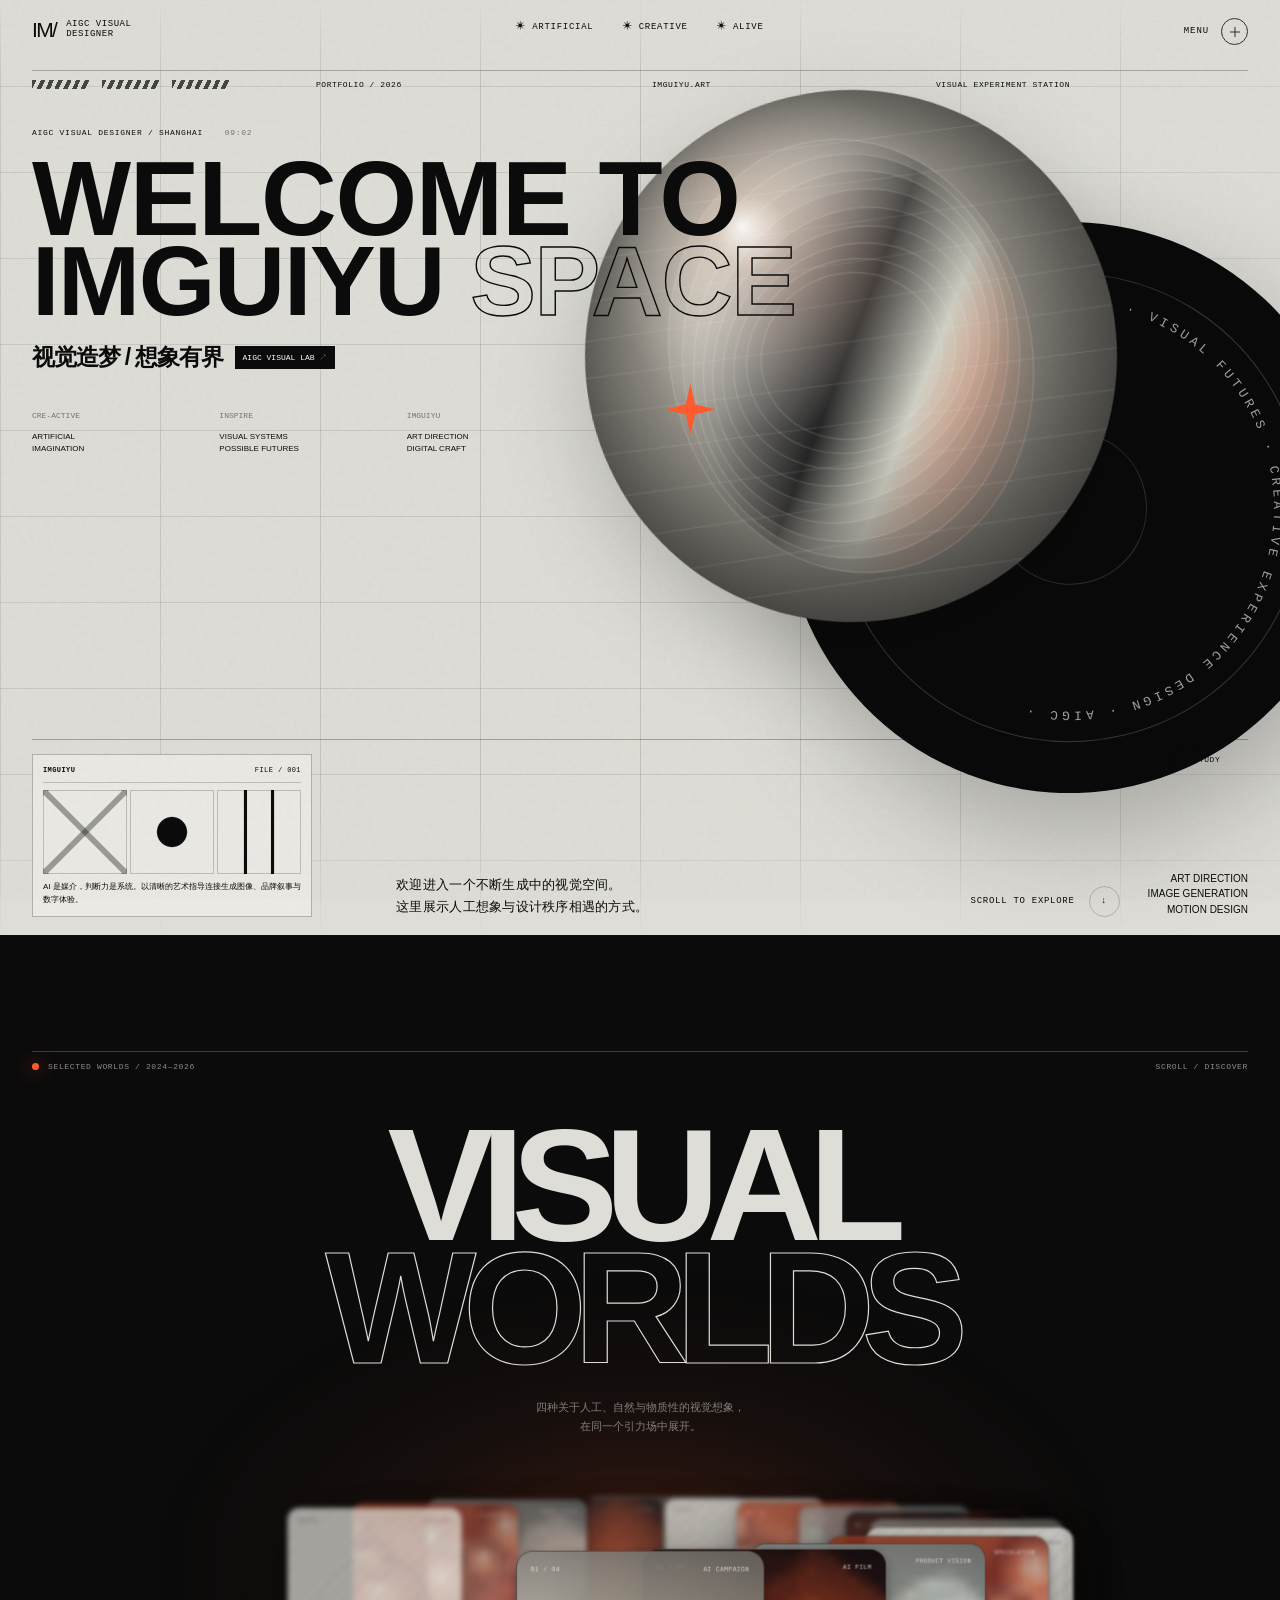
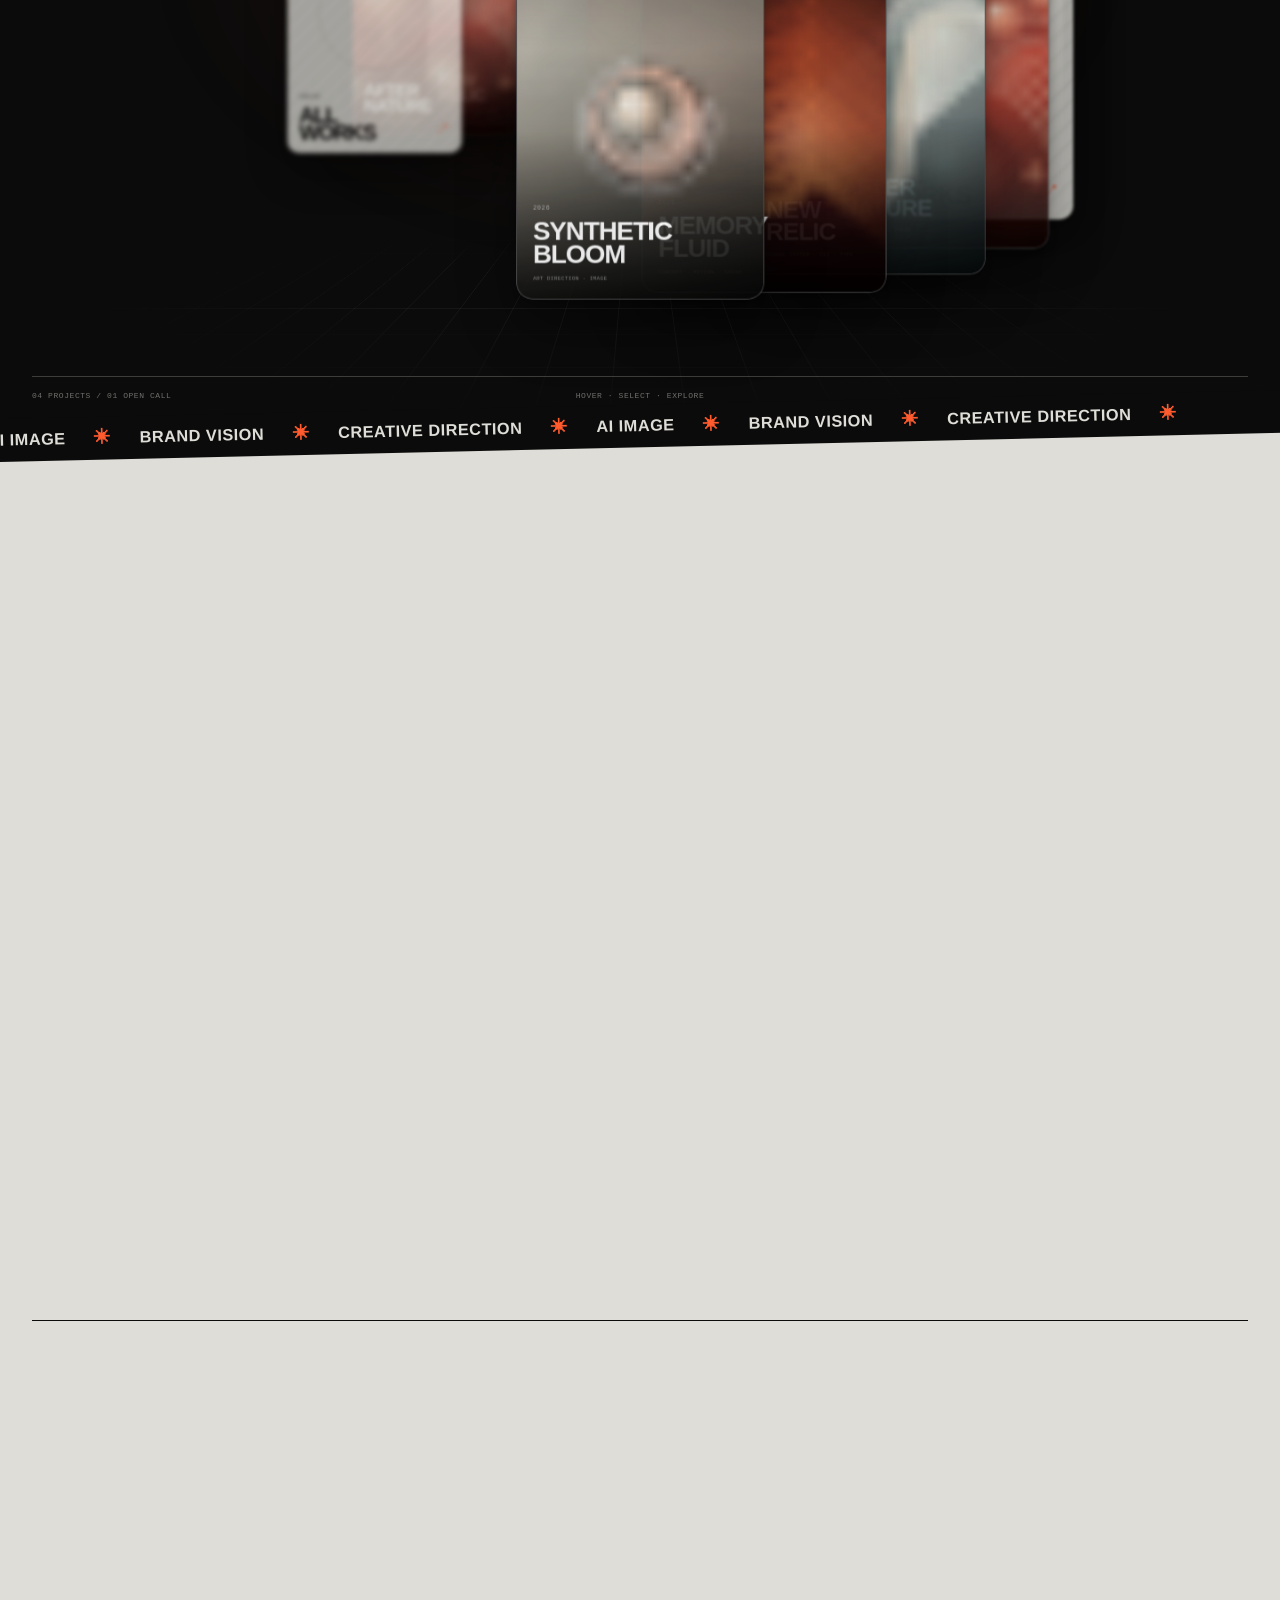
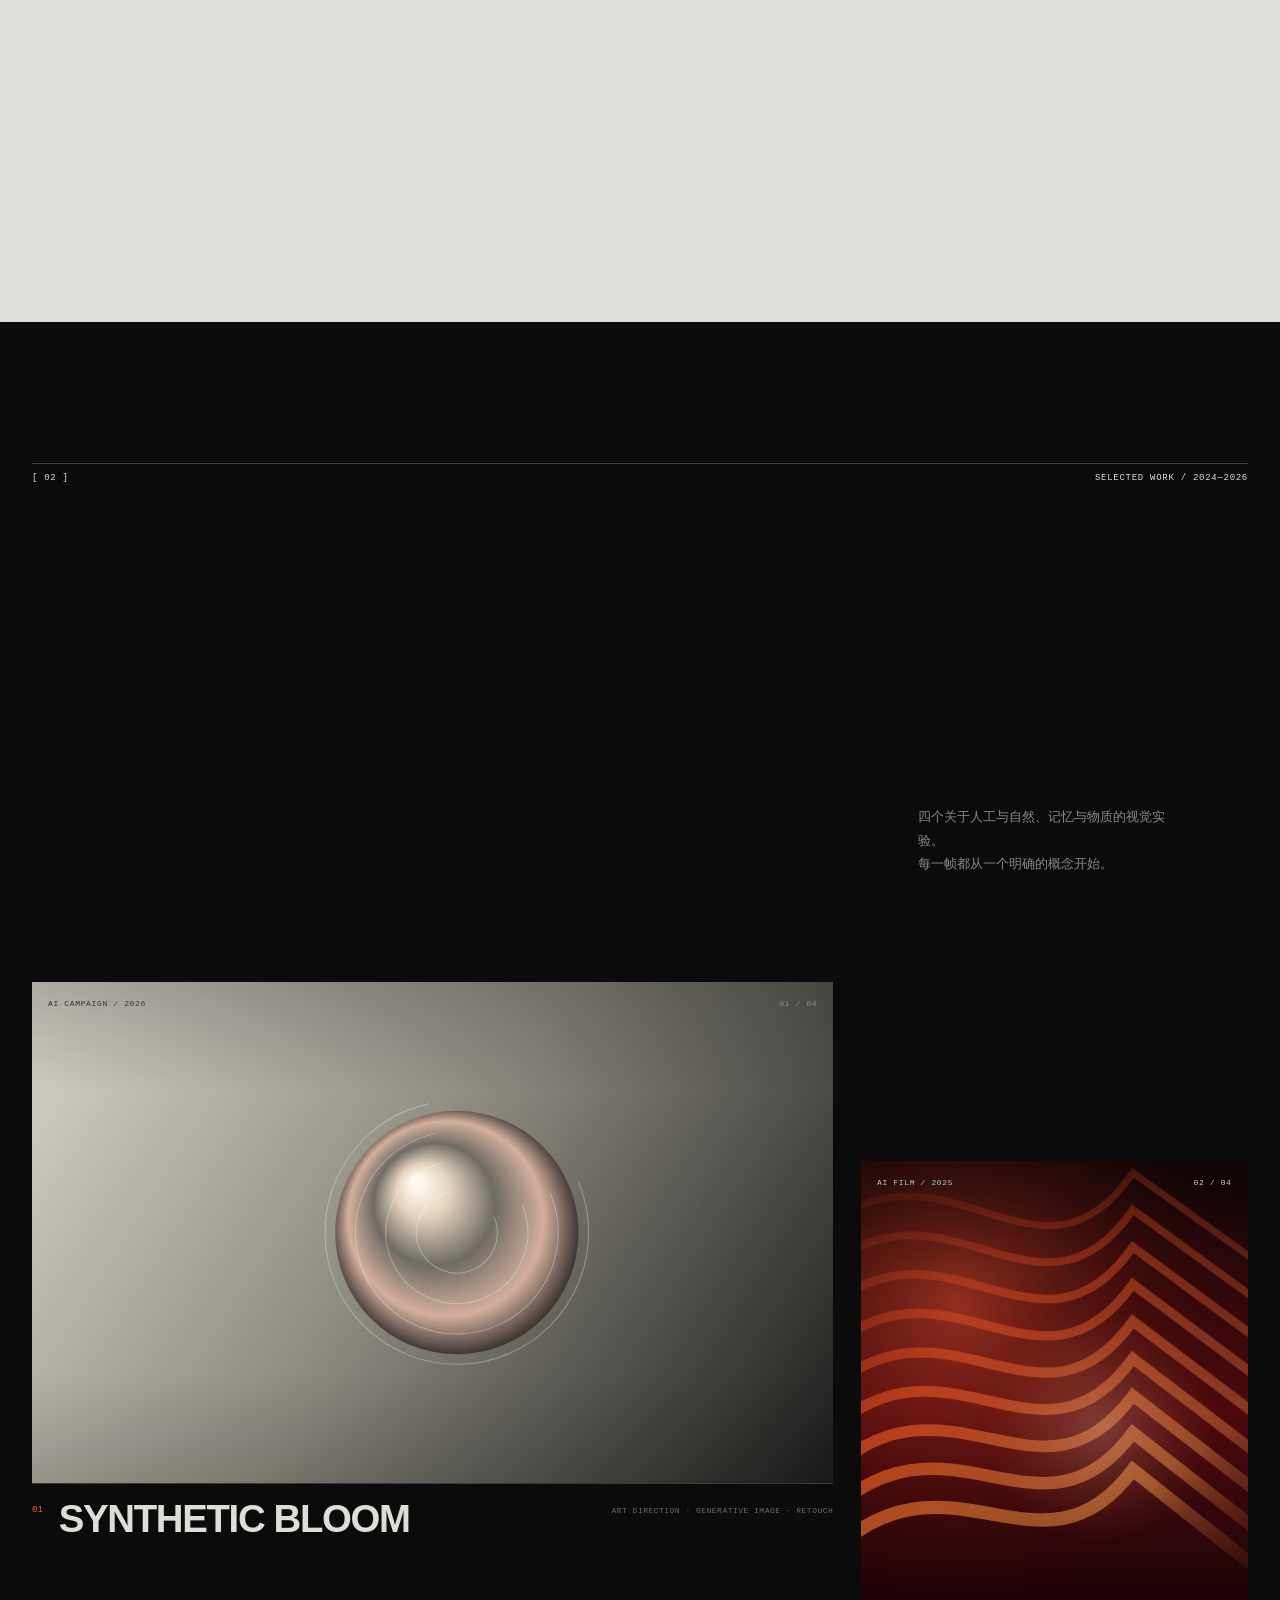
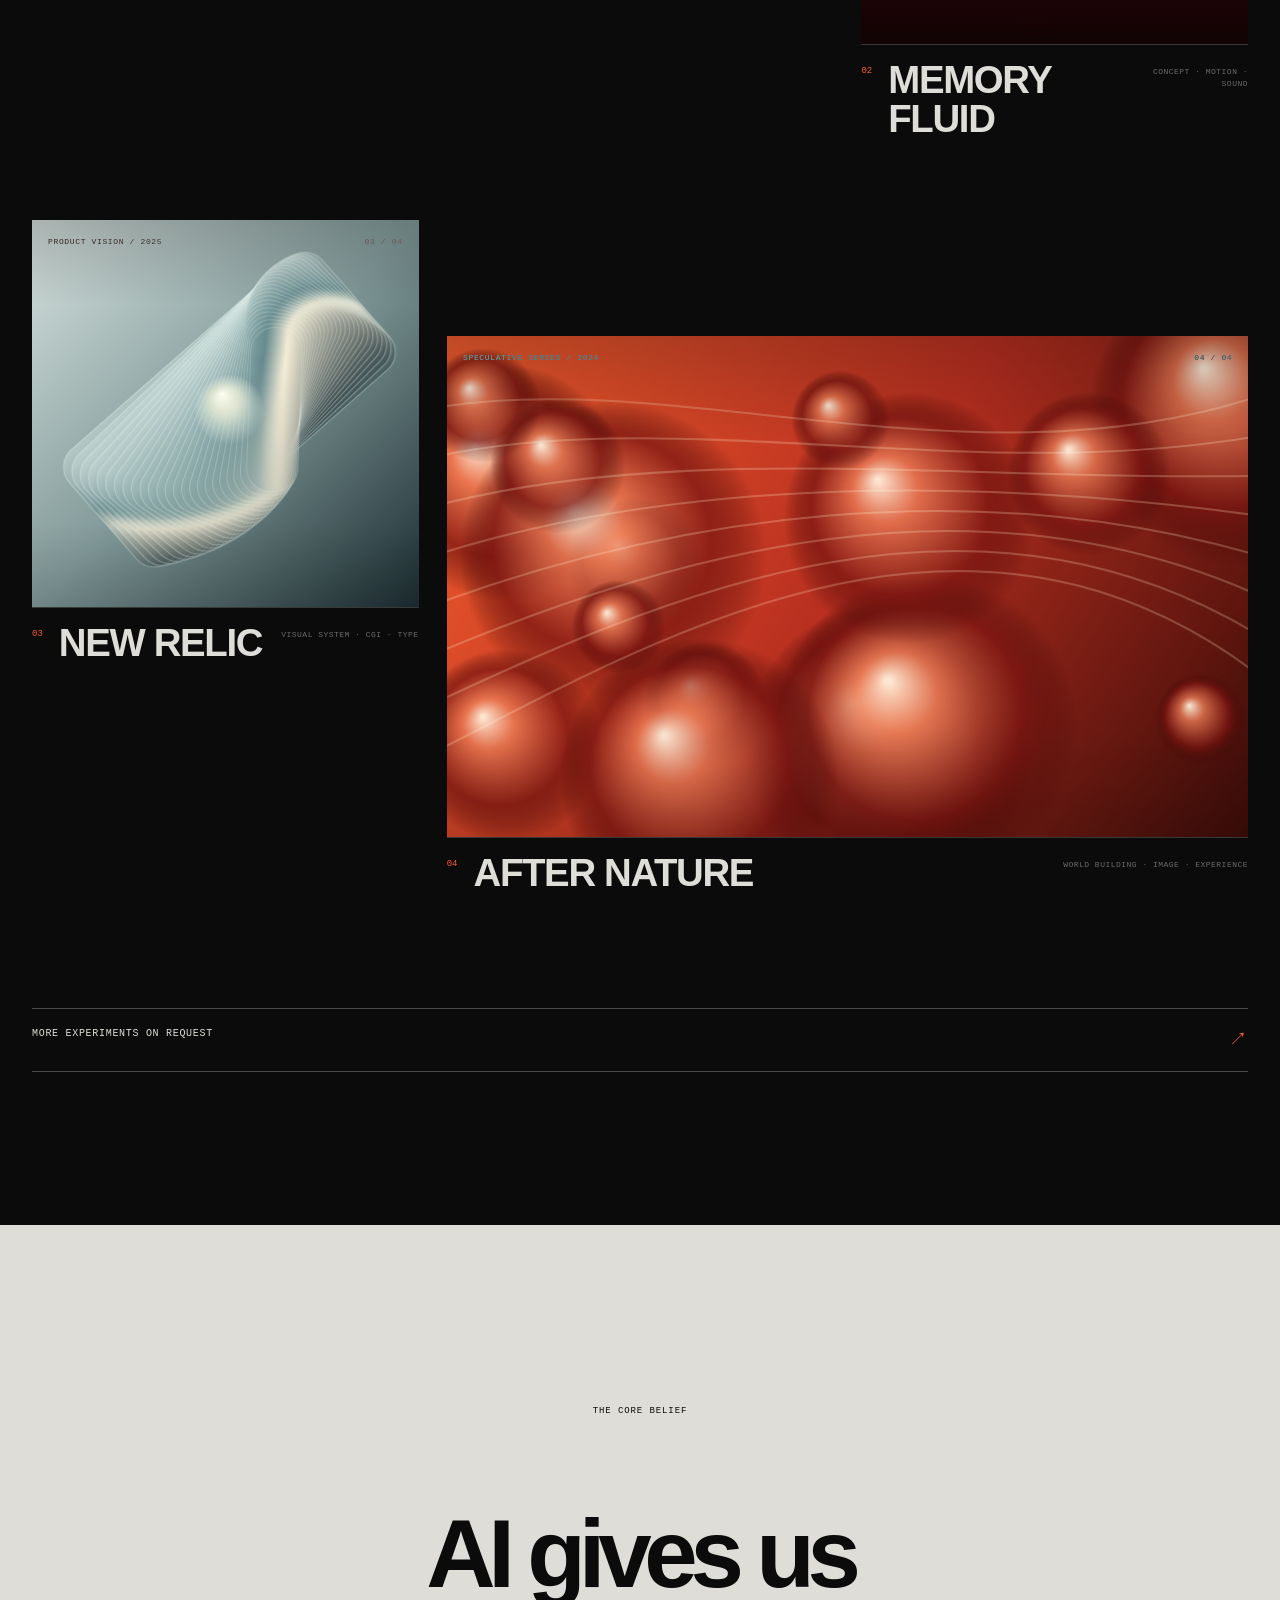
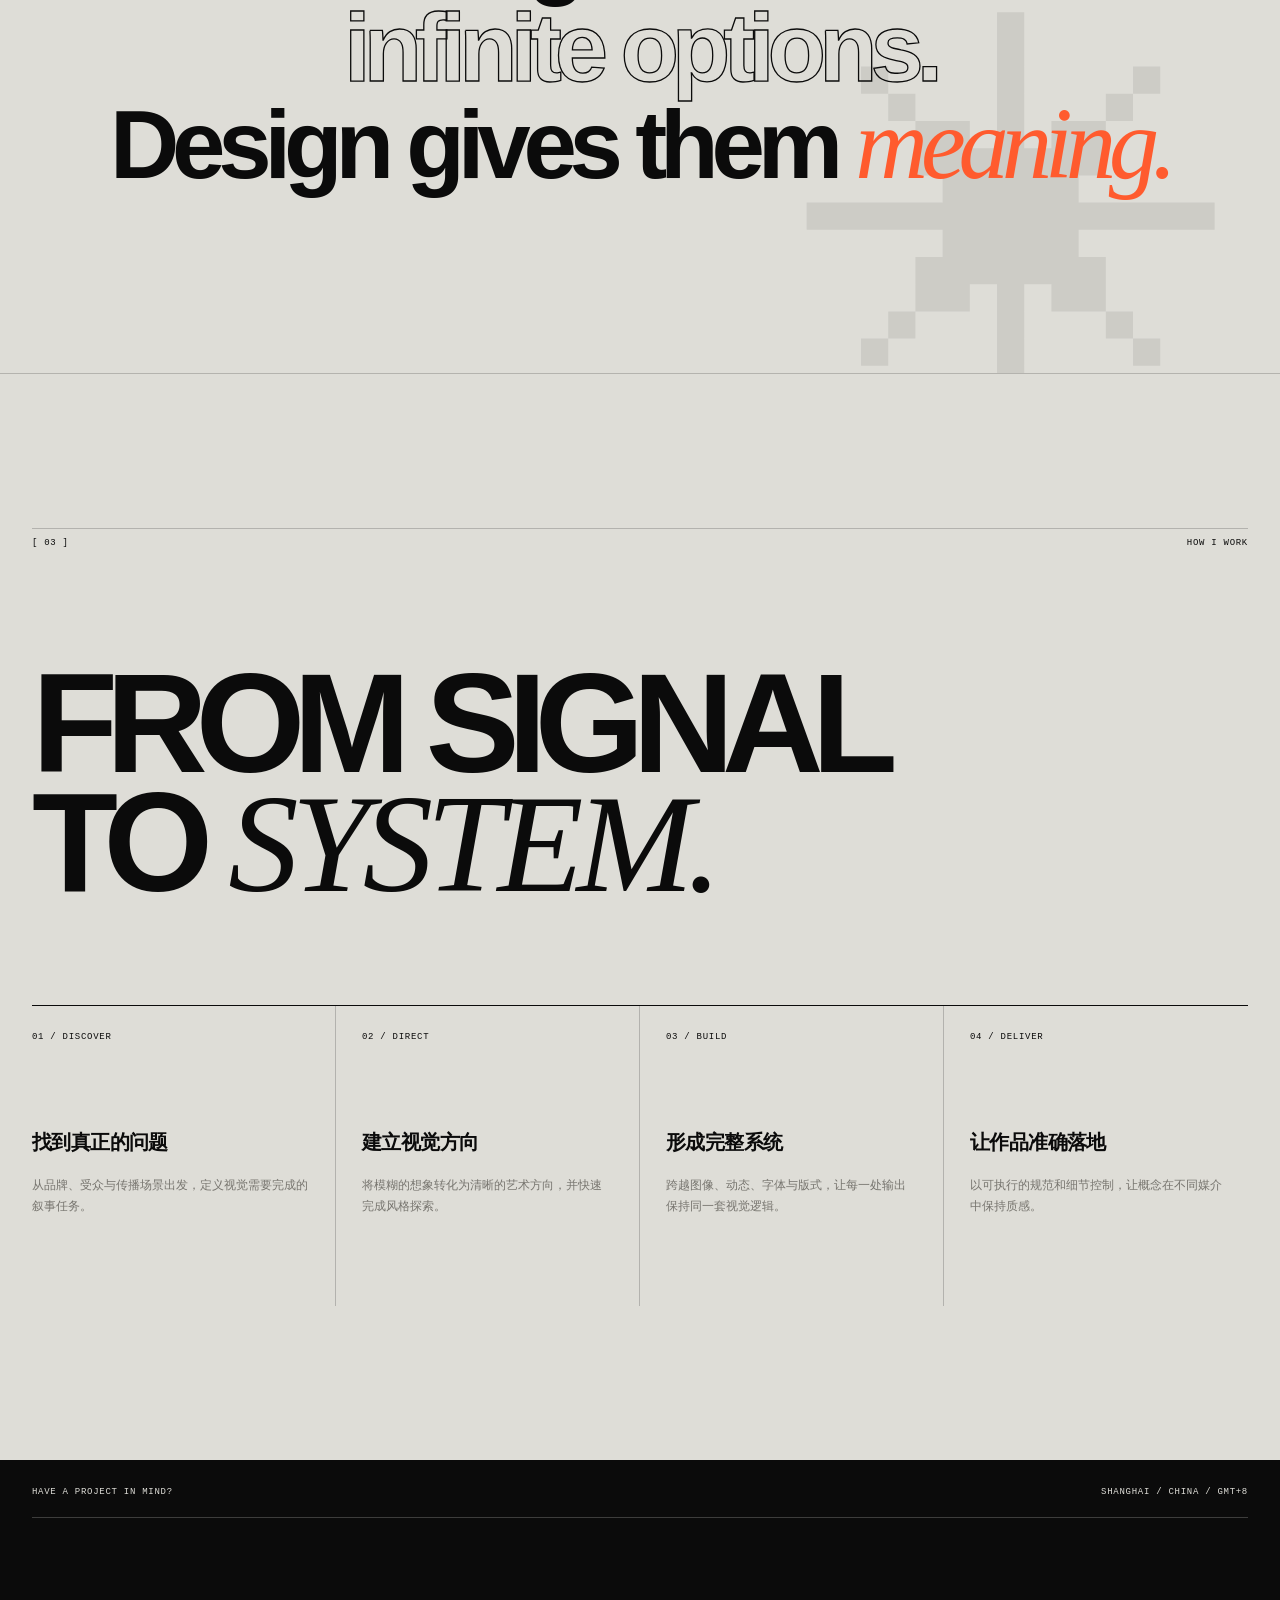
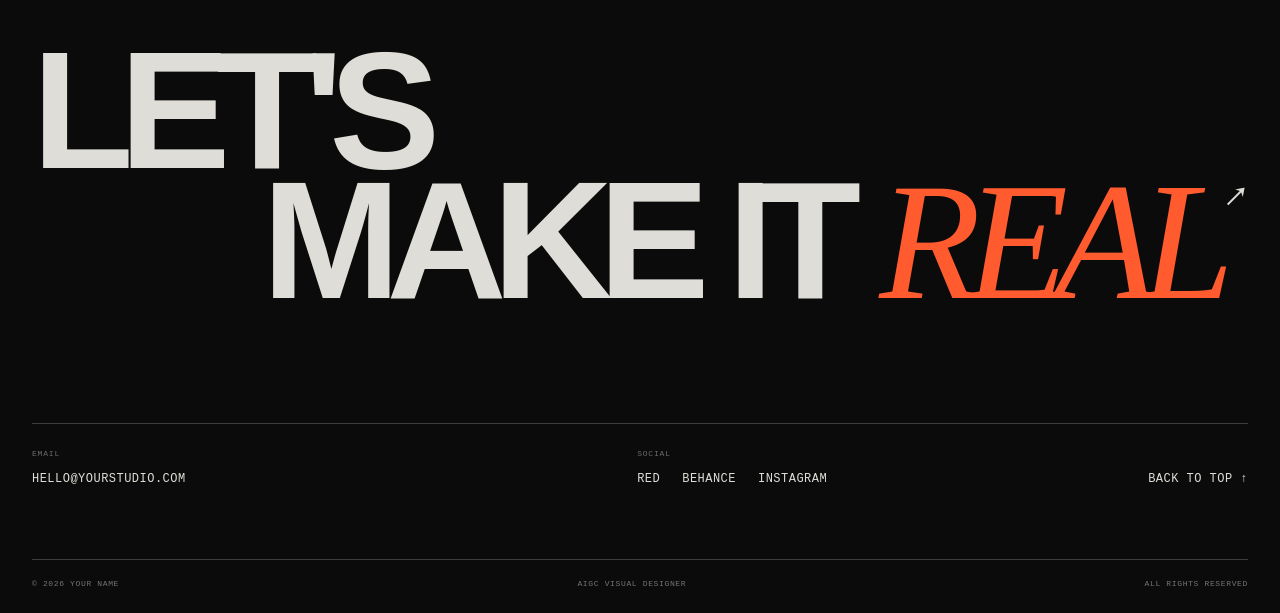
==== commit 504f7bb1: "feat: sync latest portfolio updates" ====
--- a/index.html
+++ b/index.html
@@ -8,6 +8,10 @@
       content="AIGC 视觉设计师个人作品集 —— 品牌视觉、生成式艺术、动态影像与数字体验。"
     />
     <meta name="theme-color" content="#deddd7" />
+    <link
+      rel="icon"
+      href="data:image/svg+xml,%3Csvg xmlns='http://www.w3.org/2000/svg' viewBox='0 0 64 64'%3E%3Crect width='64' height='64' fill='%230b0b0b'/%3E%3Cpath d='M32 8l4.5 19.5L56 32l-19.5 4.5L32 56l-4.5-19.5L8 32l19.5-4.5z' fill='%23ff5b2e'/%3E%3C/svg%3E"
+    />
     <title>AIGC Visual Designer — Portfolio 2026</title>
     <script>
       document.documentElement.classList.add("js");
@@ -31,6 +35,7 @@
     </div>
 
     <div class="noise" aria-hidden="true"></div>
+    <canvas class="click-spark" aria-hidden="true"></canvas>
     <div class="cursor" aria-hidden="true"><span>VIEW</span></div>
     <div class="scroll-progress" aria-hidden="true"></div>
 
@@ -185,7 +190,8 @@
           <div class="fan-deck">
             <a
               class="fan-card fan-card-bloom"
-              href="#contact"
+              href="#work/bloom"
+              draggable="false"
               data-cursor="VIEW"
               data-project-open
               data-project="SYNTHETIC BLOOM"
@@ -210,7 +216,8 @@
 
             <a
               class="fan-card fan-card-memory"
-              href="#contact"
+              href="#work/memory"
+              draggable="false"
               data-cursor="VIEW"
               data-project-open
               data-project="MEMORY FLUID"
@@ -235,7 +242,8 @@
 
             <a
               class="fan-card fan-card-relic"
-              href="#contact"
+              href="#work/relic"
+              draggable="false"
               data-cursor="VIEW"
               data-project-open
               data-project="NEW RELIC"
@@ -260,7 +268,8 @@
 
             <a
               class="fan-card fan-card-nature"
-              href="#contact"
+              href="#work/nature"
+              draggable="false"
               data-cursor="VIEW"
               data-project-open
               data-project="AFTER NATURE"
@@ -283,7 +292,7 @@
               </div>
             </a>
 
-            <a class="fan-card fan-card-archive" href="#works" data-cursor="ALL">
+            <a class="fan-card fan-card-archive" href="#works" draggable="false" data-cursor="ALL">
               <div class="fan-card-inner">
                 <div class="archive-lines" aria-hidden="true"></div>
                 <div class="fan-card-top">
@@ -392,7 +401,7 @@
             data-discipline="AI CAMPAIGN"
             data-description="以人工培育的发光花体为核心，建立一套介于自然物与合成材料之间的品牌视觉世界。"
           >
-            <a class="project-link" href="#contact" aria-label="查看项目 Synthetic Bloom" data-project-open>
+            <a class="project-link" href="#work/bloom" draggable="false" aria-label="查看项目 Synthetic Bloom" data-project-open>
               <div class="project-media">
                 <canvas class="project-canvas" data-art="bloom" aria-hidden="true"></canvas>
                 <div class="project-media-top">
@@ -420,7 +429,7 @@
             data-discipline="AI FILM"
             data-description="将记忆转译为持续变形的流体结构，用缓慢运动与失焦画面制造一种近在眼前却无法抓住的情绪。"
           >
-            <a class="project-link" href="#contact" aria-label="查看项目 Memory Fluid" data-project-open>
+            <a class="project-link" href="#work/memory" draggable="false" aria-label="查看项目 Memory Fluid" data-project-open>
               <div class="project-media">
                 <canvas class="project-canvas" data-art="memory" aria-hidden="true"></canvas>
                 <div class="project-media-top">
@@ -448,7 +457,7 @@
             data-discipline="PRODUCT VISION"
             data-description="把未来器物设计成某种考古遗存，以半透明层片、金属微光和冷静构图探索数字物质性的美学。"
           >
-            <a class="project-link" href="#contact" aria-label="查看项目 New Relic" data-project-open>
+            <a class="project-link" href="#work/relic" draggable="false" aria-label="查看项目 New Relic" data-project-open>
               <div class="project-media">
                 <canvas class="project-canvas" data-art="relic" aria-hidden="true"></canvas>
                 <div class="project-media-top">
@@ -476,7 +485,7 @@
             data-discipline="SPECULATIVE SERIES"
             data-description="一个发生在自然之后的生态想象：有机体、光与热在未知环境中重新组合，形成新的物种秩序。"
           >
-            <a class="project-link" href="#contact" aria-label="查看项目 After Nature" data-project-open>
+            <a class="project-link" href="#work/nature" draggable="false" aria-label="查看项目 After Nature" data-project-open>
               <div class="project-media">
                 <canvas class="project-canvas" data-art="nature" aria-hidden="true"></canvas>
                 <div class="project-media-top">
@@ -577,44 +586,147 @@
       </footer>
     </main>
 
-    <div
-      class="project-modal"
+    <section
+      class="case-study"
+      id="case-study"
       role="dialog"
       aria-modal="true"
-      aria-labelledby="project-modal-title"
+      aria-labelledby="case-title"
       aria-hidden="true"
+      tabindex="-1"
     >
-      <button class="project-modal-backdrop" type="button" aria-label="关闭项目预览"></button>
-      <div class="project-modal-panel">
-        <div class="project-modal-media">
-          <canvas id="modal-canvas" aria-hidden="true"></canvas>
-          <div class="project-modal-media-top">
-            <span id="project-modal-discipline">AI CAMPAIGN</span>
-            <span>PORTFOLIO / 2026</span>
-          </div>
-        </div>
-        <div class="project-modal-content">
-          <button class="project-modal-close" type="button" aria-label="关闭项目预览">
+      <div class="case-scroll" data-case-scroll>
+        <header class="case-bar">
+          <button class="case-back" type="button" data-case-close>
+            <span class="case-back-arrow" aria-hidden="true">←</span>
+            <span>BACK TO INDEX</span>
+          </button>
+          <span class="case-bar-center">
+            <i aria-hidden="true"></i>
+            CASE STUDY
+            <span id="case-progress">01 / 04</span>
+          </span>
+          <button class="case-close" type="button" aria-label="关闭案例" data-case-close>
             <span>CLOSE</span>
             <i aria-hidden="true"></i>
           </button>
-          <div class="project-modal-index">
-            <span id="project-modal-number">01 / 04</span>
-            <span id="project-modal-year">2026</span>
-          </div>
-          <h2 id="project-modal-title">SYNTHETIC BLOOM</h2>
-          <p id="project-modal-description"></p>
-          <div class="project-modal-meta">
-            <span>STATUS</span>
-            <span>CONCEPT / SELECTED WORK</span>
-          </div>
-          <a class="project-modal-link" href="#contact">
-            DISCUSS A SIMILAR PROJECT
-            <span>↗</span>
-          </a>
-        </div>
+        </header>
+
+        <article class="case-hero">
+          <div class="case-hero-media">
+            <canvas id="case-canvas" aria-hidden="true"></canvas>
+          </div>
+          <div class="case-hero-grid" aria-hidden="true"></div>
+          <div class="case-hero-media-top">
+            <span id="case-art-label">AI CAMPAIGN / 01</span>
+            <span>IMG / <span id="case-hero-year">2026</span></span>
+          </div>
+
+          <div class="case-hero-copy">
+            <div class="case-hero-kicker">
+              <span id="case-kicker">AI CAMPAIGN / BRAND WORLD</span>
+              <span id="case-year">2026</span>
+            </div>
+
+            <h2 class="case-title" id="case-title">
+              <span class="case-title-line"><span id="case-title-a">SYNTHETIC</span></span>
+              <span class="case-title-line case-title-line-alt"><span id="case-title-b">BLOOM</span></span>
+            </h2>
+
+            <div class="case-hero-aside">
+              <p class="case-lede" id="case-lede"></p>
+              <div class="case-hero-foot">
+                <span>SCROLL TO EXPLORE</span>
+                <span aria-hidden="true">↓</span>
+              </div>
+            </div>
+          </div>
+        </article>
+
+        <section class="case-concept">
+          <div class="case-section-tag">
+            <span>[ 01 ]</span>
+            <span>CONCEPT &amp; DIRECTION</span>
+          </div>
+          <div class="case-concept-grid">
+            <h3 id="case-concept-title"></h3>
+            <div class="case-concept-copy">
+              <p id="case-para-1"></p>
+              <p id="case-para-2"></p>
+              <blockquote class="case-quote" id="case-quote"></blockquote>
+            </div>
+          </div>
+        </section>
+
+        <section class="case-frames">
+          <div class="case-section-tag">
+            <span>[ 02 ]</span>
+            <span>SELECTED FRAMES</span>
+          </div>
+          <div class="case-frame-grid">
+            <figure class="case-frame case-frame-a">
+              <div class="case-frame-media"><canvas data-case-frame="0" aria-hidden="true"></canvas></div>
+              <figcaption>
+                <span data-case-frame-caption>FRAME 01</span>
+                <span data-case-frame-note>PETAL STUDY</span>
+              </figcaption>
+            </figure>
+            <figure class="case-frame case-frame-b">
+              <div class="case-frame-media"><canvas data-case-frame="1" aria-hidden="true"></canvas></div>
+              <figcaption>
+                <span data-case-frame-caption>FRAME 02</span>
+                <span data-case-frame-note>LIGHT TEST</span>
+              </figcaption>
+            </figure>
+            <figure class="case-frame case-frame-c">
+              <div class="case-frame-media"><canvas data-case-frame="2" aria-hidden="true"></canvas></div>
+              <figcaption>
+                <span data-case-frame-caption>FRAME 03</span>
+                <span data-case-frame-note>SYSTEM DETAIL</span>
+              </figcaption>
+            </figure>
+          </div>
+        </section>
+
+        <section class="case-facts">
+          <div class="case-section-tag">
+            <span>[ 03 ]</span>
+            <span>PROJECT NOTES</span>
+          </div>
+          <div class="case-facts-grid">
+            <dl class="case-spec">
+              <div><dt>YEAR</dt><dd id="case-fact-year">2026</dd></div>
+              <div><dt>ROLE</dt><dd id="case-fact-role"></dd></div>
+              <div><dt>CLIENT</dt><dd id="case-fact-client"></dd></div>
+              <div><dt>SCOPE</dt><dd id="case-fact-scope"></dd></div>
+              <div><dt>TOOLS</dt><dd id="case-fact-tools"></dd></div>
+              <div><dt>STATUS</dt><dd>SELECTED WORK / 2024—2026</dd></div>
+            </dl>
+            <div>
+              <p class="case-tags-label">DISCIPLINES</p>
+              <div class="case-tags" id="case-tags"></div>
+            </div>
+          </div>
+        </section>
+
+        <a class="case-next" href="#works" data-case-next>
+          <div class="case-next-media">
+            <canvas id="case-next-canvas" aria-hidden="true"></canvas>
+          </div>
+          <div class="case-next-copy">
+            <span class="case-next-kicker">NEXT PROJECT <span aria-hidden="true">↗</span></span>
+            <strong class="case-next-title" id="case-next-title"></strong>
+            <span class="case-next-meta" id="case-next-meta"></span>
+          </div>
+        </a>
+
+        <footer class="case-footer">
+          <span>IMGUIYU / AIGC VISUAL DESIGNER</span>
+          <span>PORTFOLIO 2026</span>
+          <button type="button" data-case-top>BACK TO TOP ↑</button>
+        </footer>
       </div>
-    </div>
+    </section>
 
     <script src="script.js"></script>
   </body>
--- a/styles.css
+++ b/styles.css
@@ -9,7 +9,14 @@
   --condensed: "Arial Narrow", "Helvetica Neue", Arial, sans-serif;
   --mono: "Cascadia Mono", "SFMono-Regular", Consolas, monospace;
   --serif: "Times New Roman", "Songti SC", serif;
+  --sans: "Microsoft YaHei", "PingFang SC", "Helvetica Neue", sans-serif;
   --pad: clamp(18px, 2.5vw, 40px);
+  --ease-out: var(--ease-out);
+  --ease-in-out: var(--ease-in-out);
+  --ease-soft: var(--ease-soft);
+  --dur-fast: 0.25s;
+  --dur-mid: 0.5s;
+  --dur-slow: 0.9s;
 }
 
 * {
@@ -40,10 +47,6 @@
   overflow: hidden;
 }
 
-body.modal-open {
-  overflow: hidden;
-}
-
 a {
   color: inherit;
   text-decoration: none;
@@ -52,6 +55,11 @@
 button {
   color: inherit;
   font: inherit;
+}
+
+:focus-visible {
+  outline: 2px solid var(--accent);
+  outline-offset: 4px;
 }
 
 ::selection {
@@ -71,7 +79,7 @@
   background: var(--ink);
   clip-path: inset(0);
   transition:
-    clip-path 0.9s cubic-bezier(0.77, 0, 0.18, 1),
+    clip-path 0.9s var(--ease-in-out),
     visibility 0s linear 0.9s;
 }
 
@@ -140,7 +148,7 @@
 .noise {
   position: fixed;
   inset: 0;
-  z-index: 1000;
+  z-index: 4100;
   pointer-events: none;
   opacity: 0.14;
   mix-blend-mode: multiply;
@@ -165,6 +173,16 @@
   background: var(--accent);
   transform: scaleX(0);
   transform-origin: left center;
+}
+
+.click-spark {
+  position: fixed;
+  inset: 0;
+  z-index: 4500;
+  display: block;
+  width: 100%;
+  height: 100%;
+  pointer-events: none;
 }
 
 .cursor {
@@ -186,7 +204,7 @@
     width 0.35s ease,
     height 0.35s ease,
     opacity 0.25s ease,
-    transform 0.35s cubic-bezier(0.2, 0.75, 0.2, 1);
+    transform 0.35s var(--ease-soft);
   mix-blend-mode: normal;
 }
 
@@ -351,7 +369,7 @@
   opacity: 0;
   clip-path: inset(0 0 100% 0);
   transition:
-    clip-path 0.7s cubic-bezier(0.77, 0, 0.18, 1),
+    clip-path 0.7s var(--ease-in-out),
     opacity 0.3s ease,
     visibility 0.7s;
 }
@@ -386,7 +404,34 @@
   font-size: clamp(40px, 7.2vw, 118px);
   line-height: 0.95;
   letter-spacing: -0.07em;
-  transition: color 0.25s ease;
+  opacity: 0;
+  transform: translateY(26px);
+  transition:
+    opacity 0.4s ease,
+    transform 0.7s var(--ease-out),
+    color var(--dur-fast) var(--ease-soft);
+  transition-delay: 0s;
+}
+
+.menu-panel.is-open .menu-nav a {
+  opacity: 1;
+  transform: translateY(0);
+}
+
+.menu-panel.is-open .menu-nav a:nth-child(1) {
+  transition-delay: 0.16s;
+}
+
+.menu-panel.is-open .menu-nav a:nth-child(2) {
+  transition-delay: 0.22s;
+}
+
+.menu-panel.is-open .menu-nav a:nth-child(3) {
+  transition-delay: 0.28s;
+}
+
+.menu-panel.is-open .menu-nav a:nth-child(4) {
+  transition-delay: 0.34s;
 }
 
 .menu-nav a::after {
@@ -399,7 +444,7 @@
   content: "";
   transform: scaleX(0);
   transform-origin: right center;
-  transition: transform 0.45s cubic-bezier(0.77, 0, 0.18, 1);
+  transition: transform 0.45s var(--ease-in-out);
 }
 
 .menu-nav a:hover {
@@ -421,6 +466,49 @@
 .menu-socials {
   display: flex;
   gap: 22px;
+}
+
+.menu-socials a,
+.contact-social-links a,
+.contact-details > div > a,
+.featured-footer a,
+.back-to-top {
+  position: relative;
+  transition: color var(--dur-fast) var(--ease-soft);
+}
+
+.menu-socials a::after,
+.contact-social-links a::after,
+.contact-details > div > a::after,
+.featured-footer a::after,
+.back-to-top::after {
+  position: absolute;
+  right: 0;
+  bottom: -3px;
+  left: 0;
+  height: 1px;
+  background: currentColor;
+  content: "";
+  transform: scaleX(0);
+  transform-origin: right center;
+  transition: transform 0.45s var(--ease-in-out);
+}
+
+.menu-socials a:hover,
+.contact-social-links a:hover,
+.contact-details > div > a:hover,
+.featured-footer a:hover,
+.back-to-top:hover {
+  color: var(--accent);
+}
+
+.menu-socials a:hover::after,
+.contact-social-links a:hover::after,
+.contact-details > div > a:hover::after,
+.featured-footer a:hover::after,
+.back-to-top:hover::after {
+  transform: scaleX(1);
+  transform-origin: left center;
 }
 
 .hero {
@@ -552,7 +640,7 @@
 
 .js.is-ready .hero-title-inner {
   transform: translateY(0);
-  transition: transform 1.25s cubic-bezier(0.16, 1, 0.3, 1);
+  transition: transform 1.25s var(--ease-out);
 }
 
 .hero-title-row:nth-child(2) .hero-title-inner {
@@ -566,7 +654,7 @@
   gap: 12px;
   align-items: center;
   margin-top: clamp(15px, 2vh, 24px);
-  font-family: "Microsoft YaHei", "PingFang SC", sans-serif;
+  font-family: var(--sans);
   font-size: clamp(17px, 1.8vw, 30px);
   font-weight: 800;
   letter-spacing: -0.05em;
@@ -583,7 +671,7 @@
 }
 
 .hero-badge i {
-  color: #44f1c2;
+  color: var(--accent);
   font-style: normal;
 }
 
@@ -593,7 +681,7 @@
   gap: 22px;
   width: min(44vw, 540px);
   margin-top: clamp(26px, 4vh, 52px);
-  font-family: "Microsoft YaHei", "PingFang SC", sans-serif;
+  font-family: var(--sans);
   font-size: 8px;
   line-height: 1.55;
 }
@@ -674,7 +762,7 @@
   border-radius: 50%;
   filter: drop-shadow(0 32px 45px rgba(0, 0, 0, 0.2));
   transform: rotate(-8deg) translate3d(var(--hero-px, 0), var(--hero-py, 0), 0);
-  transition: transform 0.8s cubic-bezier(0.2, 0.8, 0.2, 1);
+  transition: transform 0.8s var(--ease-soft);
   will-change: transform;
 }
 
@@ -690,7 +778,7 @@
   z-index: 7;
   width: clamp(36px, 4vw, 64px);
   aspect-ratio: 1;
-  background: #42edc0;
+  background: var(--accent);
   clip-path: polygon(
     50% 0%,
     59% 40%,
@@ -701,7 +789,7 @@
     0% 50%,
     41% 40%
   );
-  filter: drop-shadow(0 0 18px rgba(66, 237, 192, 0.32));
+  filter: drop-shadow(0 0 18px rgba(255, 91, 46, 0.36));
 }
 
 .hero-art-code {
@@ -780,7 +868,7 @@
 
 .hero-note-card p {
   margin: 0;
-  font-family: "Microsoft YaHei", "PingFang SC", sans-serif;
+  font-family: var(--sans);
   font-size: 8px;
   line-height: 1.6;
 }
@@ -788,7 +876,7 @@
 .hero-intro {
   max-width: 420px;
   margin: 0;
-  font-family: "Microsoft YaHei", "PingFang SC", sans-serif;
+  font-family: var(--sans);
   font-size: clamp(13px, 1vw, 17px);
   font-weight: 500;
   line-height: 1.65;
@@ -819,7 +907,7 @@
 .hero-discipline {
   justify-self: end;
   margin: 0;
-  font-family: "Microsoft YaHei", "PingFang SC", sans-serif;
+  font-family: var(--sans);
   font-size: 10px;
   line-height: 1.55;
   text-align: right;
@@ -845,7 +933,7 @@
   transform: translateY(0);
   transition:
     opacity 0.8s ease 0.35s,
-    transform 0.9s cubic-bezier(0.16, 1, 0.3, 1) 0.35s;
+    transform 0.9s var(--ease-out) 0.35s;
 }
 
 .js.is-ready .hero-visual {
@@ -928,7 +1016,7 @@
 
 .featured-heading > p {
   margin: 28px auto 0;
-  font-family: "Microsoft YaHei", "PingFang SC", sans-serif;
+  font-family: var(--sans);
   font-size: 11px;
   line-height: 1.8;
   color: rgba(222, 221, 215, 0.55);
@@ -937,8 +1025,8 @@
 .showcase-stage {
   position: relative;
   display: grid;
-  min-height: clamp(430px, 32vw, 620px);
-  margin: clamp(24px, 3vw, 44px) 0 0;
+  min-height: clamp(500px, 38vw, 640px);
+  margin: clamp(24px, 3vw, 44px) calc(var(--pad) * -1) 0;
   place-items: center;
   perspective: 1400px;
 }
@@ -996,10 +1084,31 @@
 
 .fan-deck {
   position: relative;
-  width: 100vw;
+  width: 100%;
   height: clamp(410px, 31vw, 600px);
-  margin-left: calc(var(--pad) * -1);
   transform-origin: center bottom;
+}
+
+.showcase-stage.is-orbit .fan-deck {
+  height: 100%;
+  animation: none;
+  touch-action: pan-y;
+  user-select: none;
+}
+
+.showcase-stage.is-orbit .fan-orbit {
+  display: none;
+}
+
+.showcase-stage.is-orbit .fan-card {
+  top: 50%;
+  left: 50%;
+  margin-left: 0;
+  opacity: 1;
+  filter: none;
+  transform-origin: center center;
+  transition: none;
+  will-change: transform, opacity, filter;
 }
 
 .showcase-stage.is-visible .fan-deck {
@@ -1008,25 +1117,29 @@
 
 .fan-card {
   --spread: clamp(105px, 17.8vw, 325px);
+  --card-width: clamp(185px, 18vw, 360px);
   --arc-y: 0px;
   --rot: 0deg;
   --scale: 1;
   --delay: 0s;
   --z: 1;
   position: absolute;
-  top: 50%;
+  top: calc(50% - clamp(20px, 2.6vw, 44px));
   left: 50%;
   z-index: var(--z);
-  width: clamp(185px, 18vw, 360px);
+  width: var(--card-width);
+  margin-left: calc(var(--card-width) * -0.5);
   aspect-ratio: 0.71;
   opacity: 0;
   filter: blur(8px);
+  -webkit-user-drag: none;
+  user-select: none;
   transform: translate3d(0, 190px, 0) rotate(0deg) scale(0.74);
   transform-origin: 50% 90%;
   transition:
     opacity 0.8s ease var(--delay),
     filter 0.9s ease var(--delay),
-    transform 1.25s cubic-bezier(0.16, 1, 0.3, 1) var(--delay);
+    transform 1.25s var(--ease-out) var(--delay);
   will-change: transform;
 }
 
@@ -1100,7 +1213,7 @@
     rotate(0deg)
     scale(1.08);
   transition:
-    transform 0.7s cubic-bezier(0.16, 1, 0.3, 1),
+    transform 0.7s var(--ease-out),
     filter 0.35s ease;
 }
 
@@ -1174,7 +1287,7 @@
   height: 100%;
   object-fit: cover;
   transform: scale(1.03);
-  transition: transform 0.85s cubic-bezier(0.16, 1, 0.3, 1);
+  transition: transform 0.85s var(--ease-out);
 }
 
 .fan-card:hover .fan-canvas {
@@ -1339,6 +1452,7 @@
 .ticker {
   overflow: hidden;
   padding: 9px 0 10px;
+  margin-top: calc(-1.6vw);
   color: var(--paper);
   background: var(--ink);
   transform: rotate(-1.3deg) scale(1.02);
@@ -1390,7 +1504,7 @@
 .manifesto-title {
   grid-column: 2 / 4;
   margin: 0;
-  font-family: "Microsoft YaHei", "PingFang SC", sans-serif;
+  font-family: var(--sans);
   font-size: clamp(44px, 7.2vw, 116px);
   font-weight: 800;
   line-height: 1.08;
@@ -1413,7 +1527,7 @@
   grid-column: 2 / 3;
   max-width: 580px;
   margin: clamp(30px, 4vw, 64px) 0 0;
-  font-family: "Microsoft YaHei", "PingFang SC", sans-serif;
+  font-family: var(--sans);
   font-size: clamp(14px, 1.1vw, 18px);
   line-height: 1.85;
   color: #3f3e3a;
@@ -1450,7 +1564,7 @@
 
 .capability p {
   margin: 0;
-  font-family: "Microsoft YaHei", "PingFang SC", sans-serif;
+  font-family: var(--sans);
   font-size: 12px;
   color: var(--muted);
 }
@@ -1515,7 +1629,7 @@
 .works-heading p {
   max-width: 360px;
   margin: 0 0 4px;
-  font-family: "Microsoft YaHei", "PingFang SC", sans-serif;
+  font-family: var(--sans);
   font-size: 13px;
   line-height: 1.8;
   color: rgba(222, 221, 215, 0.6);
@@ -1561,10 +1675,18 @@
   overflow: hidden;
   aspect-ratio: 16 / 10;
   background: #252525;
+  -webkit-user-drag: none;
+  user-select: none;
   transform: perspective(1100px) rotateX(var(--tilt-x, 0deg)) rotateY(var(--tilt-y, 0deg));
   transform-style: preserve-3d;
-  transition: transform 0.42s cubic-bezier(0.2, 0.75, 0.2, 1);
+  transition: transform 0.42s var(--ease-soft);
   will-change: transform;
+}
+
+.fan-card canvas,
+.project-media canvas {
+  -webkit-user-drag: none;
+  user-select: none;
 }
 
 .project-tall .project-media {
@@ -1580,7 +1702,7 @@
   height: 100%;
   transform: scale(1.012);
   transition:
-    transform 0.9s cubic-bezier(0.2, 0.75, 0.2, 1),
+    transform 0.9s var(--ease-soft),
     filter 0.7s ease;
 }
 
@@ -1648,7 +1770,7 @@
   transform: translate(-50%, -40%) scale(0.6);
   transition:
     opacity 0.35s ease,
-    transform 0.45s cubic-bezier(0.2, 0.75, 0.2, 1);
+    transform 0.45s var(--ease-soft);
 }
 
 .project:hover .project-canvas {
@@ -1691,7 +1813,7 @@
   font-weight: 700;
   line-height: 1;
   letter-spacing: -0.035em;
-  transition: transform 0.35s cubic-bezier(0.2, 0.75, 0.2, 1);
+  transition: transform 0.35s var(--ease-soft);
 }
 
 .project-caption p {
@@ -1801,14 +1923,14 @@
 
 .process-step h3 {
   margin: 82px 0 18px;
-  font-family: "Microsoft YaHei", "PingFang SC", sans-serif;
+  font-family: var(--sans);
   font-size: 20px;
   letter-spacing: -0.03em;
 }
 
 .process-step p {
   margin: 0;
-  font-family: "Microsoft YaHei", "PingFang SC", sans-serif;
+  font-family: var(--sans);
   font-size: 12px;
   line-height: 1.75;
   color: var(--muted);
@@ -1911,7 +2033,7 @@
   transition:
     opacity 0.8s ease,
     filter 0.8s ease,
-    transform 0.8s cubic-bezier(0.2, 0.75, 0.2, 1);
+    transform 0.8s var(--ease-soft);
 }
 
 .reveal.is-visible {
@@ -1925,196 +2047,672 @@
   filter: none;
   clip-path: inset(0 100% 0 0);
   transform: none;
-  transition: clip-path 1.1s cubic-bezier(0.77, 0, 0.18, 1);
+  transition: clip-path 1.1s var(--ease-in-out);
 }
 
 .works-heading h2.reveal.is-visible {
   clip-path: inset(0);
 }
 
-.project-modal {
+.case-study {
+  --case-line: rgba(222, 221, 215, 0.22);
+  --case-muted: rgba(222, 221, 215, 0.58);
   position: fixed;
   inset: 0;
-  z-index: 8000;
-  display: grid;
-  padding: 28px;
-  place-items: center;
+  z-index: 3900;
+  color: var(--paper);
+  background: var(--ink);
   visibility: hidden;
   pointer-events: none;
-}
-
-.project-modal.is-open {
+  clip-path: inset(0 0 100% 0);
+  transition:
+    clip-path 0.9s var(--ease-in-out),
+    visibility 0s linear 0.9s;
+}
+
+.case-study:focus,
+.case-study:focus-visible {
+  outline: none;
+}
+
+.case-study.is-open {
   visibility: visible;
   pointer-events: auto;
-}
-
-.project-modal-backdrop {
-  position: absolute;
-  inset: 0;
+  clip-path: inset(0);
+  transition:
+    clip-path 0.9s var(--ease-in-out),
+    visibility 0s;
+}
+
+body.case-open {
+  overflow: hidden;
+}
+
+.case-scroll {
+  position: relative;
+  height: 100%;
+  overflow-x: hidden;
+  overflow-y: auto;
+  overscroll-behavior: contain;
+  scrollbar-color: rgba(222, 221, 215, 0.26) transparent;
+  scrollbar-width: thin;
+  transition:
+    opacity 0.32s ease,
+    transform 0.4s var(--ease-out);
+}
+
+.case-study.is-switching .case-scroll {
+  opacity: 0;
+  transform: translateY(14px);
+}
+
+.case-scroll::-webkit-scrollbar {
+  width: 8px;
+}
+
+.case-scroll::-webkit-scrollbar-thumb {
+  background: rgba(222, 221, 215, 0.22);
+}
+
+.case-bar {
+  position: sticky;
+  top: 0;
+  z-index: 30;
+  display: grid;
+  grid-template-columns: 1fr auto 1fr;
+  align-items: center;
+  gap: 16px;
+  padding: 16px var(--pad);
+  margin-bottom: -60px;
+  color: var(--paper);
+  background: rgba(9, 9, 9, 0.52);
+  border-bottom: 1px solid rgba(222, 221, 215, 0.14);
+  backdrop-filter: blur(14px) saturate(0.9);
+  -webkit-backdrop-filter: blur(14px) saturate(0.9);
+  opacity: 0;
+  transform: translateY(-12px);
+  transition:
+    opacity 0.5s ease,
+    transform 0.7s var(--ease-out);
+}
+
+.case-study.is-open .case-bar {
+  opacity: 1;
+  transform: translateY(0);
+  transition-delay: 0.4s;
+}
+
+.case-bar button {
   padding: 0;
-  background: rgba(5, 5, 5, 0.82);
-  border: 0;
-  cursor: pointer;
-  opacity: 0;
-  backdrop-filter: blur(12px);
-  transition: opacity 0.45s ease;
-}
-
-.project-modal.is-open .project-modal-backdrop {
-  opacity: 1;
-}
-
-.project-modal-panel {
-  position: relative;
-  z-index: 1;
-  display: grid;
-  grid-template-columns: 1.08fr 0.92fr;
-  width: min(1180px, 94vw);
-  max-height: calc(100svh - 56px);
-  overflow: hidden;
-  color: var(--ink);
-  background: var(--paper);
-  opacity: 0;
-  transform: translateY(36px) scale(0.97);
-  transition:
-    opacity 0.4s ease,
-    transform 0.65s cubic-bezier(0.16, 1, 0.3, 1);
-}
-
-.project-modal.is-open .project-modal-panel {
-  opacity: 1;
-  transform: translateY(0) scale(1);
-}
-
-.project-modal-media {
-  position: relative;
-  min-height: min(72vh, 760px);
-  overflow: hidden;
-  background: var(--ink);
-}
-
-#modal-canvas {
-  width: 100%;
-  height: 100%;
-}
-
-.project-modal-media-top {
-  position: absolute;
-  top: 0;
-  right: 0;
-  left: 0;
-  display: flex;
-  justify-content: space-between;
-  padding: 18px;
-  font-size: 8px;
-  letter-spacing: 0.08em;
-  mix-blend-mode: difference;
-}
-
-.project-modal-content {
-  display: flex;
-  flex-direction: column;
-  min-height: 0;
-  padding: clamp(24px, 3vw, 48px);
-  overflow-y: auto;
-}
-
-.project-modal-close {
-  display: flex;
-  gap: 12px;
-  align-self: flex-end;
-  align-items: center;
-  padding: 0;
+  color: inherit;
   background: none;
   border: 0;
   cursor: pointer;
-}
-
-.project-modal-close span {
-  font-size: 8px;
-  letter-spacing: 0.08em;
-}
-
-.project-modal-close i {
+  transition: opacity var(--dur-fast) var(--ease-soft);
+}
+
+.case-bar button:hover {
+  opacity: 0.62;
+}
+
+.case-back,
+.case-close {
+  display: flex;
+  gap: 10px;
+  align-items: center;
+  width: max-content;
+  font-size: 9px;
+  letter-spacing: 0.09em;
+}
+
+.case-back-arrow {
+  font-size: 15px;
+  line-height: 1;
+}
+
+.case-close {
+  justify-self: end;
+}
+
+.case-close i {
   position: relative;
   display: block;
-  width: 28px;
-  height: 28px;
-  border: 1px solid var(--line);
+  width: 27px;
+  height: 27px;
+  border: 1px solid currentColor;
   border-radius: 50%;
-}
-
-.project-modal-close i::before,
-.project-modal-close i::after {
+  opacity: 0.82;
+}
+
+.case-close i::before,
+.case-close i::after {
   position: absolute;
   top: 50%;
   left: 50%;
-  width: 10px;
+  width: 9px;
   height: 1px;
   background: currentColor;
   content: "";
 }
 
-.project-modal-close i::before {
+.case-close i::before {
   transform: translate(-50%, -50%) rotate(45deg);
 }
 
-.project-modal-close i::after {
+.case-close i::after {
   transform: translate(-50%, -50%) rotate(-45deg);
 }
 
-.project-modal-index {
+.case-bar-center {
+  display: flex;
+  gap: 10px;
+  align-items: center;
+  font-size: 8px;
+  letter-spacing: 0.11em;
+}
+
+.case-bar-center i {
+  width: 5px;
+  height: 5px;
+  background: currentColor;
+  border-radius: 50%;
+}
+
+.case-bar-center span {
+  opacity: 0.7;
+}
+
+.case-hero {
+  position: relative;
+  display: flex;
+  flex-direction: column;
+  justify-content: flex-end;
+  min-height: 100svh;
+  padding: 128px var(--pad) 34px;
+  overflow: hidden;
+  isolation: isolate;
+}
+
+.case-hero-media {
+  position: absolute;
+  inset: 0;
+  z-index: 0;
+  overflow: hidden;
+  background: #111;
+}
+
+#case-canvas {
+  display: block;
+  width: 100%;
+  height: 100%;
+  opacity: 1;
+  transform: scale(1.04);
+}
+
+.case-study.is-arriving #case-canvas {
+  opacity: 0;
+}
+
+.case-study.is-open #case-canvas {
+  animation: case-drift 26s ease-in-out infinite;
+}
+
+.case-hero::after {
+  position: absolute;
+  inset: 0;
+  z-index: 1;
+  pointer-events: none;
+  content: "";
+  background:
+    linear-gradient(180deg, rgba(6, 6, 6, 0.62), transparent 30%),
+    linear-gradient(0deg, rgba(6, 6, 6, 0.9), rgba(6, 6, 6, 0.3) 42%, transparent 70%);
+}
+
+.case-hero-grid {
+  position: absolute;
+  inset: 0;
+  z-index: 1;
+  pointer-events: none;
+  background-image:
+    linear-gradient(90deg, rgba(222, 221, 215, 0.08) 1px, transparent 1px),
+    linear-gradient(rgba(222, 221, 215, 0.06) 1px, transparent 1px);
+  background-size: 12.5% 88px;
+  mask-image: linear-gradient(180deg, transparent 46%, #000 100%);
+}
+
+.case-hero-media-top {
+  position: absolute;
+  top: 72px;
+  right: var(--pad);
+  left: var(--pad);
   display: flex;
   justify-content: space-between;
-  margin-top: auto;
-  padding-top: 80px;
+  font-size: 8px;
+  letter-spacing: 0.09em;
+  color: rgba(255, 255, 255, 0.82);
+  text-shadow: 0 1px 12px rgba(0, 0, 0, 0.5);
+}
+
+.case-hero-copy {
+  position: relative;
+  z-index: 2;
+  display: grid;
+  grid-template-columns: minmax(0, 1.55fr) minmax(250px, 0.6fr);
+  gap: clamp(28px, 4.5vw, 76px);
+  align-items: end;
+}
+
+.case-hero-kicker {
+  display: flex;
+  grid-column: 1 / -1;
+  justify-content: space-between;
+  padding-top: 9px;
+  font-size: 9px;
+  letter-spacing: 0.09em;
+  color: rgba(222, 221, 215, 0.7);
+  border-top: 1px solid rgba(222, 221, 215, 0.34);
+}
+
+.case-title {
+  margin: 0;
+  font-family: var(--display);
+  font-size: clamp(56px, 8.6vw, 142px);
+  font-weight: 900;
+  line-height: 0.79;
+  letter-spacing: -0.08em;
+  text-transform: uppercase;
+}
+
+.case-title-line {
+  display: block;
+  overflow: hidden;
+  padding-bottom: 0.04em;
+}
+
+.case-title-line > span {
+  display: block;
+  transform: translateY(112%);
+}
+
+.case-study.is-open .case-title-line > span {
+  transform: translateY(0);
+  transition: transform 1.05s var(--ease-out) 0.62s;
+}
+
+.case-study.is-open .case-title-line:nth-child(2) > span {
+  transition-delay: 0.74s;
+}
+
+.case-title-line-alt > span {
+  color: transparent;
+  -webkit-text-stroke: 1.3px var(--paper);
+}
+
+.case-hero-aside {
+  display: flex;
+  flex-direction: column;
+  gap: 30px;
+  padding-bottom: 4px;
+}
+
+.case-lede {
+  margin: 0;
+  font-family: var(--sans);
+  font-size: clamp(13px, 1.05vw, 16px);
+  line-height: 1.9;
+  color: rgba(222, 221, 215, 0.74);
+  opacity: 0;
+  transform: translateY(16px);
+}
+
+.case-study.is-open .case-lede {
+  opacity: 1;
+  transform: translateY(0);
+  transition:
+    opacity 0.7s ease 0.56s,
+    transform 0.9s var(--ease-out) 0.56s;
+}
+
+.case-hero-foot {
+  display: flex;
+  justify-content: space-between;
+  padding-top: 12px;
+  font-size: 8px;
+  letter-spacing: 0.09em;
+  color: rgba(222, 221, 215, 0.52);
+  border-top: 1px solid rgba(222, 221, 215, 0.24);
+}
+
+.case-concept,
+.case-facts {
+  padding: clamp(78px, 10vw, 150px) var(--pad);
+  color: var(--ink);
+  background: var(--paper);
+}
+
+.case-section-tag {
+  display: flex;
+  justify-content: space-between;
+  padding-top: 8px;
   font-size: 9px;
   letter-spacing: 0.08em;
-}
-
-.project-modal-content h2 {
-  margin: 26px 0 20px;
-  font-family: var(--display);
-  font-size: clamp(42px, 5vw, 78px);
-  font-weight: 900;
-  line-height: 0.86;
-  letter-spacing: -0.075em;
-}
-
-.project-modal-content > p {
-  max-width: 38em;
+  border-top: 1px solid var(--line);
+}
+
+.case-concept-grid {
+  display: grid;
+  grid-template-columns: 0.9fr 1.1fr;
+  gap: clamp(34px, 6vw, 110px);
+  margin-top: clamp(46px, 6vw, 88px);
+}
+
+.case-concept-grid h3 {
   margin: 0;
-  font-family: "Microsoft YaHei", "PingFang SC", sans-serif;
-  font-size: 14px;
-  line-height: 1.85;
-}
-
-.project-modal-meta {
+  font-family: var(--sans);
+  font-size: clamp(30px, 3.6vw, 58px);
+  font-weight: 800;
+  line-height: 1.18;
+  letter-spacing: -0.055em;
+}
+
+.case-concept-copy p {
+  max-width: 44em;
+  margin: 0 0 22px;
+  font-family: var(--sans);
+  font-size: clamp(14px, 1.05vw, 16px);
+  line-height: 1.95;
+  color: #3f3e3a;
+}
+
+.case-quote {
+  margin: clamp(34px, 4vw, 56px) 0 0;
+  padding-top: 24px;
+  font-family: var(--serif);
+  font-size: clamp(22px, 2.3vw, 36px);
+  font-style: italic;
+  line-height: 1.3;
+  letter-spacing: -0.03em;
+  color: var(--accent);
+  border-top: 1px solid var(--line);
+}
+
+.case-frames {
+  padding: clamp(78px, 10vw, 150px) var(--pad);
+  color: var(--paper);
+  background: var(--ink);
+}
+
+.case-frames .case-section-tag {
+  color: var(--case-muted);
+  border-color: var(--case-line);
+}
+
+.case-frame-grid {
   display: grid;
-  grid-template-columns: 90px 1fr;
-  gap: 16px;
-  margin-top: auto;
-  padding: 28px 0 22px;
+  grid-template-columns: 1.15fr 0.78fr 1fr;
+  gap: clamp(14px, 1.8vw, 28px);
+  align-items: start;
+  margin-top: clamp(46px, 6vw, 88px);
+}
+
+.case-frame {
+  margin: 0;
+}
+
+.case-frame-media {
+  position: relative;
+  overflow: hidden;
+  background: #181818;
+}
+
+.case-frame-a .case-frame-media {
+  aspect-ratio: 3 / 4;
+}
+
+.case-frame-b .case-frame-media {
+  aspect-ratio: 1;
+  margin-top: clamp(40px, 7vw, 110px);
+}
+
+.case-frame-c .case-frame-media {
+  aspect-ratio: 4 / 5;
+}
+
+.case-frame canvas {
+  display: block;
+  width: 100%;
+  height: 100%;
+  transform: scale(var(--frame-zoom, 1));
+  transform-origin: var(--frame-origin, center);
+  transition: transform 1.1s var(--ease-out);
+}
+
+.case-frame-a {
+  --frame-zoom: 1.16;
+  --frame-origin: 32% 38%;
+}
+
+.case-frame-b {
+  --frame-zoom: 1.4;
+  --frame-origin: 64% 44%;
+}
+
+.case-frame-c {
+  --frame-zoom: 1.12;
+  --frame-origin: 48% 62%;
+}
+
+.case-frame:hover canvas {
+  transform: scale(calc(var(--frame-zoom, 1) * 1.05));
+}
+
+.case-frame figcaption {
+  display: flex;
+  justify-content: space-between;
+  padding-top: 10px;
+  margin-top: 10px;
   font-size: 8px;
   letter-spacing: 0.08em;
+  color: var(--case-muted);
+  border-top: 1px solid var(--case-line);
+}
+
+.case-facts-grid {
+  display: grid;
+  grid-template-columns: 1.35fr 0.65fr;
+  gap: clamp(40px, 7vw, 120px);
+  margin-top: clamp(46px, 6vw, 88px);
+}
+
+.case-spec {
+  margin: 0;
+}
+
+.case-spec > div {
+  display: grid;
+  grid-template-columns: minmax(80px, 140px) 1fr;
+  gap: 16px;
+  padding: 15px 0;
   border-bottom: 1px solid var(--line);
 }
 
-.project-modal-meta span:first-child {
+.case-spec > div:first-child {
+  border-top: 1px solid var(--line);
+}
+
+.case-spec dt {
+  padding-top: 2px;
+  font-size: 8px;
+  letter-spacing: 0.09em;
   color: var(--muted);
 }
 
-.project-modal-link {
-  display: flex;
+.case-spec dd {
+  margin: 0;
+  font-family: var(--sans);
+  font-size: 12px;
+  line-height: 1.55;
+}
+
+.case-tags-label {
+  margin: 0 0 16px;
+  font-size: 8px;
+  letter-spacing: 0.09em;
+  color: var(--muted);
+}
+
+.case-tags {
+  display: flex;
+  flex-wrap: wrap;
+  gap: 8px;
+  align-content: flex-start;
+}
+
+.case-tags span {
+  padding: 7px 13px;
+  font-size: 8px;
+  letter-spacing: 0.08em;
+  border: 1px solid var(--line);
+  border-radius: 999px;
+}
+
+.case-next {
+  position: relative;
+  display: block;
+  min-height: clamp(420px, 62svh, 640px);
+  overflow: hidden;
+  color: var(--paper);
+  background: #0a0a0a;
+  isolation: isolate;
+}
+
+.case-next-media {
+  position: absolute;
+  inset: 0 0 0 42%;
+  z-index: 0;
+  overflow: hidden;
+}
+
+.case-next-media canvas {
+  display: block;
+  width: 100%;
+  height: 100%;
+  opacity: 0.62;
+  transform: scale(1.02);
+  transition:
+    transform 1.2s var(--ease-out),
+    opacity 0.6s ease;
+}
+
+.case-next::after {
+  position: absolute;
+  inset: 0;
+  z-index: 1;
+  pointer-events: none;
+  content: "";
+  background: linear-gradient(
+    90deg,
+    #0a0a0a 18%,
+    rgba(10, 10, 10, 0.72) 46%,
+    rgba(10, 10, 10, 0.12) 100%
+  );
+}
+
+.case-next:hover .case-next-media canvas {
+  opacity: 0.8;
+  transform: scale(1.06);
+}
+
+.case-next-copy {
+  position: relative;
+  z-index: 2;
+  display: flex;
+  flex-direction: column;
+  justify-content: center;
+  min-height: clamp(420px, 62svh, 640px);
+  padding: clamp(60px, 8vw, 110px) var(--pad);
+}
+
+.case-next-kicker {
+  display: flex;
+  gap: 10px;
+  font-size: 9px;
+  letter-spacing: 0.09em;
+  color: var(--accent);
+}
+
+.case-next-title {
+  margin: 26px 0 0;
+  font-family: var(--display);
+  font-size: clamp(44px, 7.5vw, 118px);
+  font-weight: 900;
+  line-height: 0.82;
+  letter-spacing: -0.08em;
+  text-transform: uppercase;
+  transition: transform 0.7s var(--ease-out);
+}
+
+.case-next:hover .case-next-title {
+  transform: translateX(14px);
+}
+
+.case-next-meta {
+  margin-top: 26px;
+  font-size: 8px;
+  letter-spacing: 0.08em;
+  color: rgba(222, 221, 215, 0.55);
+}
+
+.case-footer {
+  display: flex;
+  flex-wrap: wrap;
+  gap: 18px;
   justify-content: space-between;
-  padding-top: 20px;
-  font-size: 9px;
+  padding: 22px var(--pad) 26px;
+  font-size: 8px;
   letter-spacing: 0.08em;
-}
-
-.project-modal-link span {
-  color: var(--accent);
-  font-size: 18px;
+  color: rgba(222, 221, 215, 0.45);
+  background: var(--ink);
+  border-top: 1px solid rgba(222, 221, 215, 0.18);
+}
+
+.case-footer button {
+  padding: 0;
+  color: inherit;
+  background: none;
+  border: 0;
+  cursor: pointer;
+  transition: color var(--dur-fast) var(--ease-soft);
+}
+
+.case-footer button:hover {
+  color: var(--paper);
+}
+
+.case-flip {
+  position: fixed;
+  z-index: 8100;
+  overflow: hidden;
+  pointer-events: none;
+  will-change: transform, border-radius;
+}
+
+.case-flip canvas,
+.case-flip img {
+  display: block;
+  width: 100%;
+  height: 100%;
+  transform-origin: top left;
+}
+
+@keyframes case-drift {
+  0%,
+  100% {
+    transform: scale(1.04) translate3d(0, 0, 0);
+  }
+  50% {
+    transform: scale(1.09) translate3d(-1.2%, -0.8%, 0);
+  }
 }
 
 @keyframes pulse {
@@ -2148,35 +2746,49 @@
 }
 
 @media (max-width: 900px) {
-  .project-modal {
-    padding: 16px;
-  }
-
-  .project-modal-panel {
+  .case-hero-copy {
     grid-template-columns: 1fr;
-    width: min(680px, 96vw);
-    max-height: calc(100svh - 32px);
-  }
-
-  .project-modal-media {
-    min-height: 0;
-    height: 42svh;
-  }
-
-  .project-modal-content {
-    padding: 24px;
-  }
-
-  .project-modal-index {
-    padding-top: 34px;
-  }
-
-  .project-modal-content h2 {
-    margin-top: 20px;
-  }
-
-  .project-modal-meta {
-    margin-top: 38px;
+    gap: 28px;
+  }
+
+  .case-title {
+    font-size: clamp(52px, 10.6vw, 116px);
+  }
+
+  .case-hero-aside {
+    gap: 20px;
+    max-width: 560px;
+  }
+
+  .case-concept-grid {
+    grid-template-columns: 1fr;
+    gap: 30px;
+  }
+
+  .case-frame-grid {
+    grid-template-columns: 1fr 1fr;
+  }
+
+  .case-frame-b .case-frame-media {
+    margin-top: 0;
+  }
+
+  .case-frame-c {
+    grid-column: 1 / -1;
+    --frame-zoom: 1.5;
+  }
+
+  .case-frame-c .case-frame-media {
+    aspect-ratio: 21 / 9;
+  }
+
+  .case-facts-grid {
+    grid-template-columns: 1fr;
+    gap: 40px;
+  }
+
+  .case-next-media {
+    inset: 0 0 0 30%;
   }
 
   .availability {
@@ -2363,33 +2975,118 @@
     width: 26vw;
   }
 
-  .project-modal {
-    padding: 8px;
-  }
-
-  .project-modal-panel {
-    width: 100%;
-    max-height: calc(100svh - 16px);
-  }
-
-  .project-modal-media {
-    height: 38svh;
-  }
-
-  .project-modal-content {
-    padding: 20px;
-  }
-
-  .project-modal-index {
-    padding-top: 24px;
-  }
-
-  .project-modal-content h2 {
-    font-size: 13vw;
-  }
-
-  .project-modal-content > p {
-    font-size: 12px;
+  .case-bar {
+    padding: 12px var(--pad);
+    margin-bottom: -52px;
+  }
+
+  .case-bar-center {
+    display: none;
+  }
+
+  .case-back,
+  .case-close {
+    gap: 8px;
+    font-size: 8px;
+  }
+
+  .case-hero {
+    min-height: 100svh;
+    padding: 106px var(--pad) 26px;
+  }
+
+  .case-hero-media-top {
+    top: 58px;
+    font-size: 7px;
+  }
+
+  .case-title {
+    font-size: 15vw;
+  }
+
+  .case-lede {
+    font-size: 13px;
+  }
+
+  .case-hero-aside {
+    gap: 18px;
+  }
+
+  .case-hero-foot {
+    margin-top: 0;
+  }
+
+  .case-concept,
+  .case-frames,
+  .case-facts {
+    padding-top: 74px;
+    padding-bottom: 74px;
+  }
+
+  .case-concept-grid {
+    margin-top: 38px;
+  }
+
+  .case-concept-grid h3 {
+    font-size: 28px;
+  }
+
+  .case-quote {
+    font-size: 22px;
+  }
+
+  .case-frame-grid {
+    grid-template-columns: 1fr;
+    gap: 26px;
+    margin-top: 38px;
+  }
+
+  .case-frame-b .case-frame-media,
+  .case-frame-c .case-frame-media {
+    aspect-ratio: 4 / 5;
+  }
+
+  .case-frame-c {
+    grid-column: auto;
+    --frame-zoom: 1.25;
+  }
+
+  .case-facts-grid {
+    margin-top: 38px;
+  }
+
+  .case-spec > div {
+    grid-template-columns: 92px 1fr;
+    gap: 12px;
+  }
+
+  .case-next {
+    min-height: 70svh;
+  }
+
+  .case-next-media {
+    inset: 0;
+  }
+
+  .case-next::after {
+    background: linear-gradient(
+      90deg,
+      rgba(10, 10, 10, 0.92),
+      rgba(10, 10, 10, 0.5) 70%,
+      rgba(10, 10, 10, 0.32)
+    );
+  }
+
+  .case-next-copy {
+    min-height: 70svh;
+  }
+
+  .case-next-title {
+    font-size: 16vw;
+  }
+
+  .case-footer span:nth-child(2) {
+    display: none;
   }
 
   .site-header {
@@ -2547,7 +3244,7 @@
 
   .fan-card {
     --spread: 50px;
-    width: 145px;
+    --card-width: 145px;
     transform-origin: 50% 88%;
   }
 
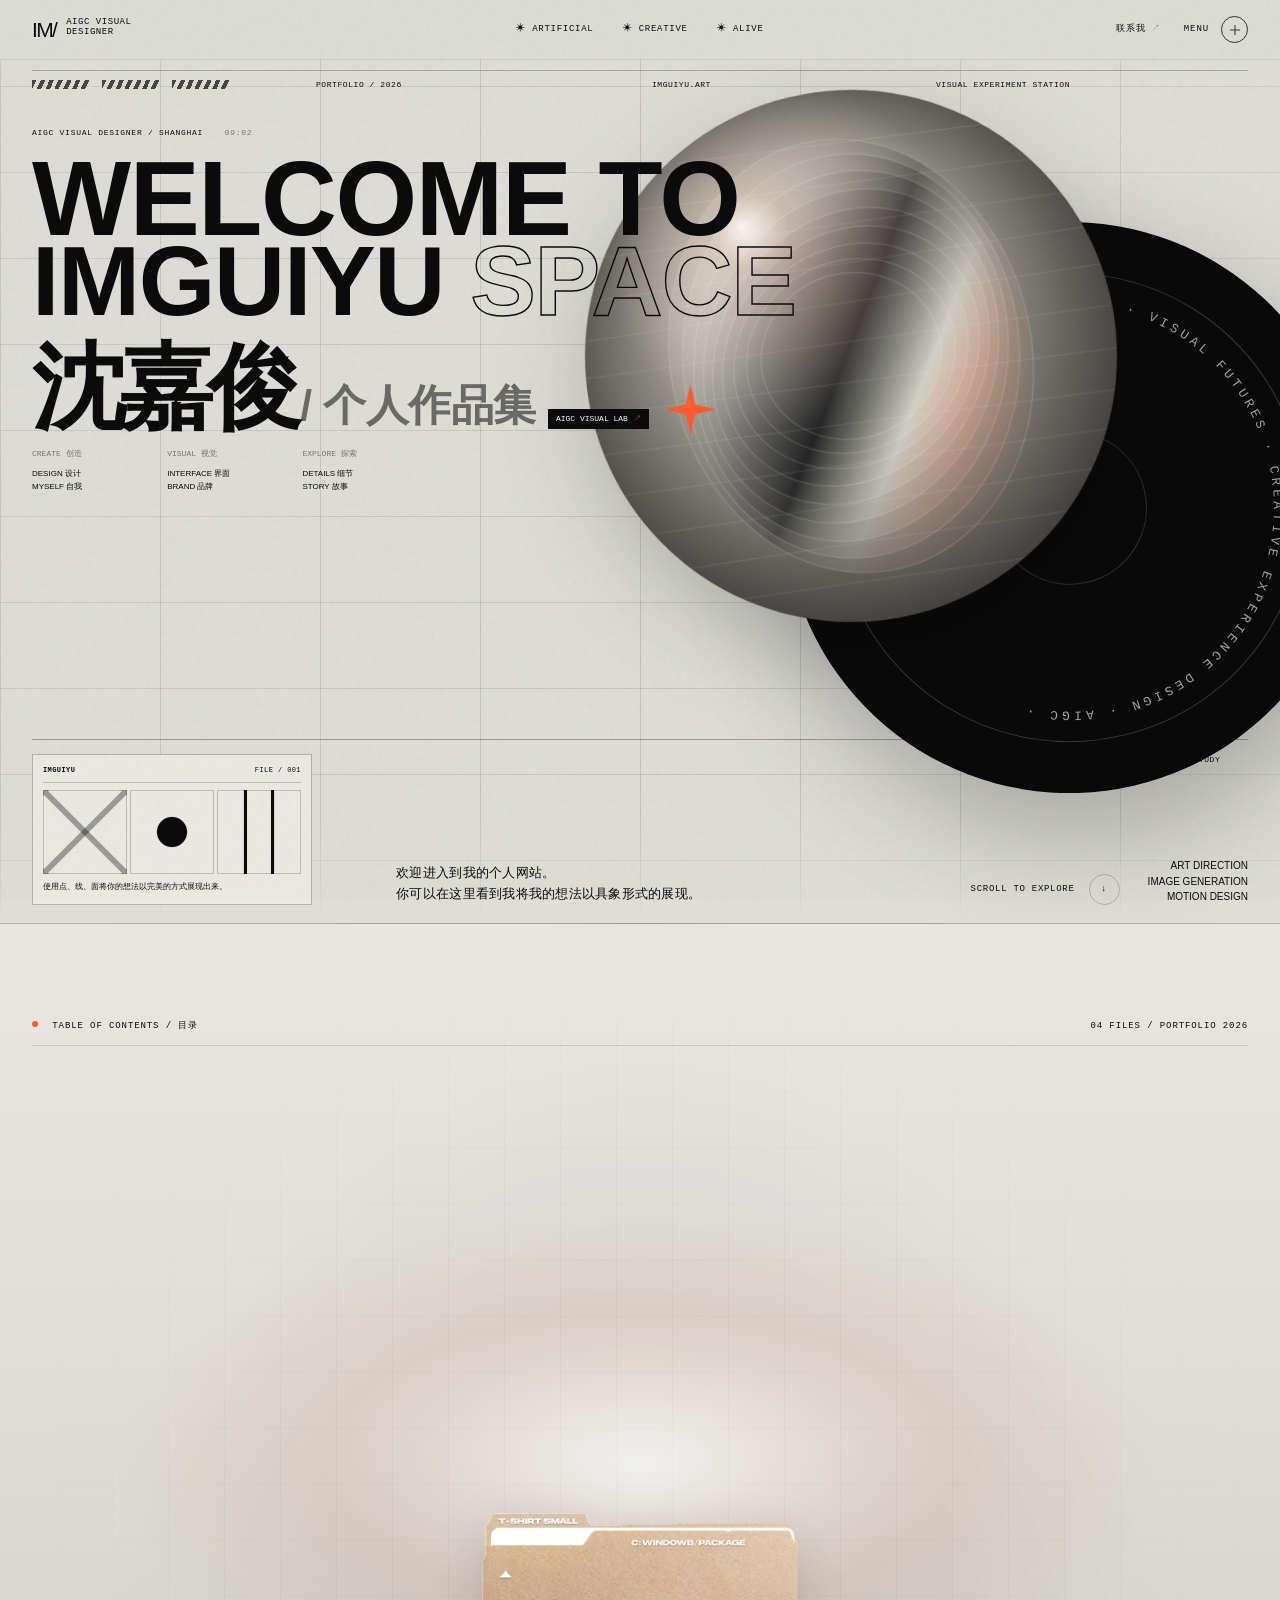
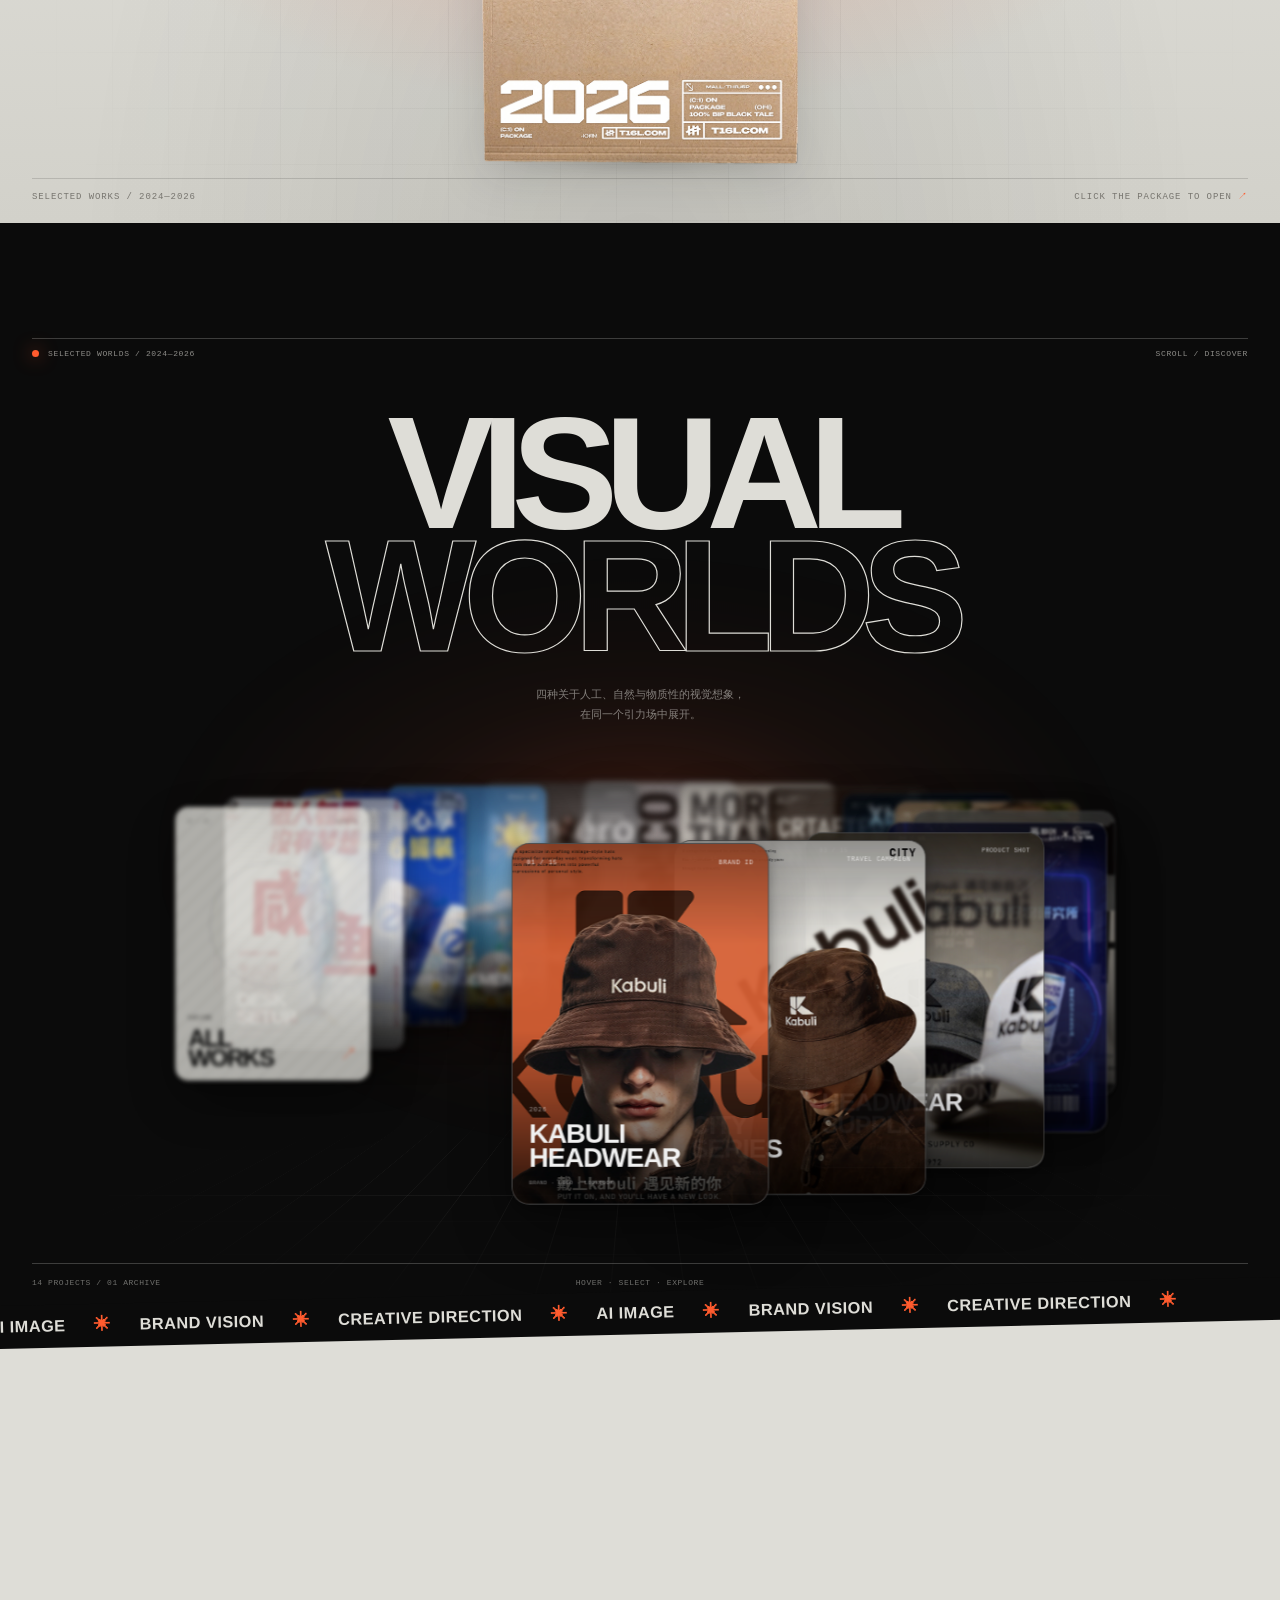
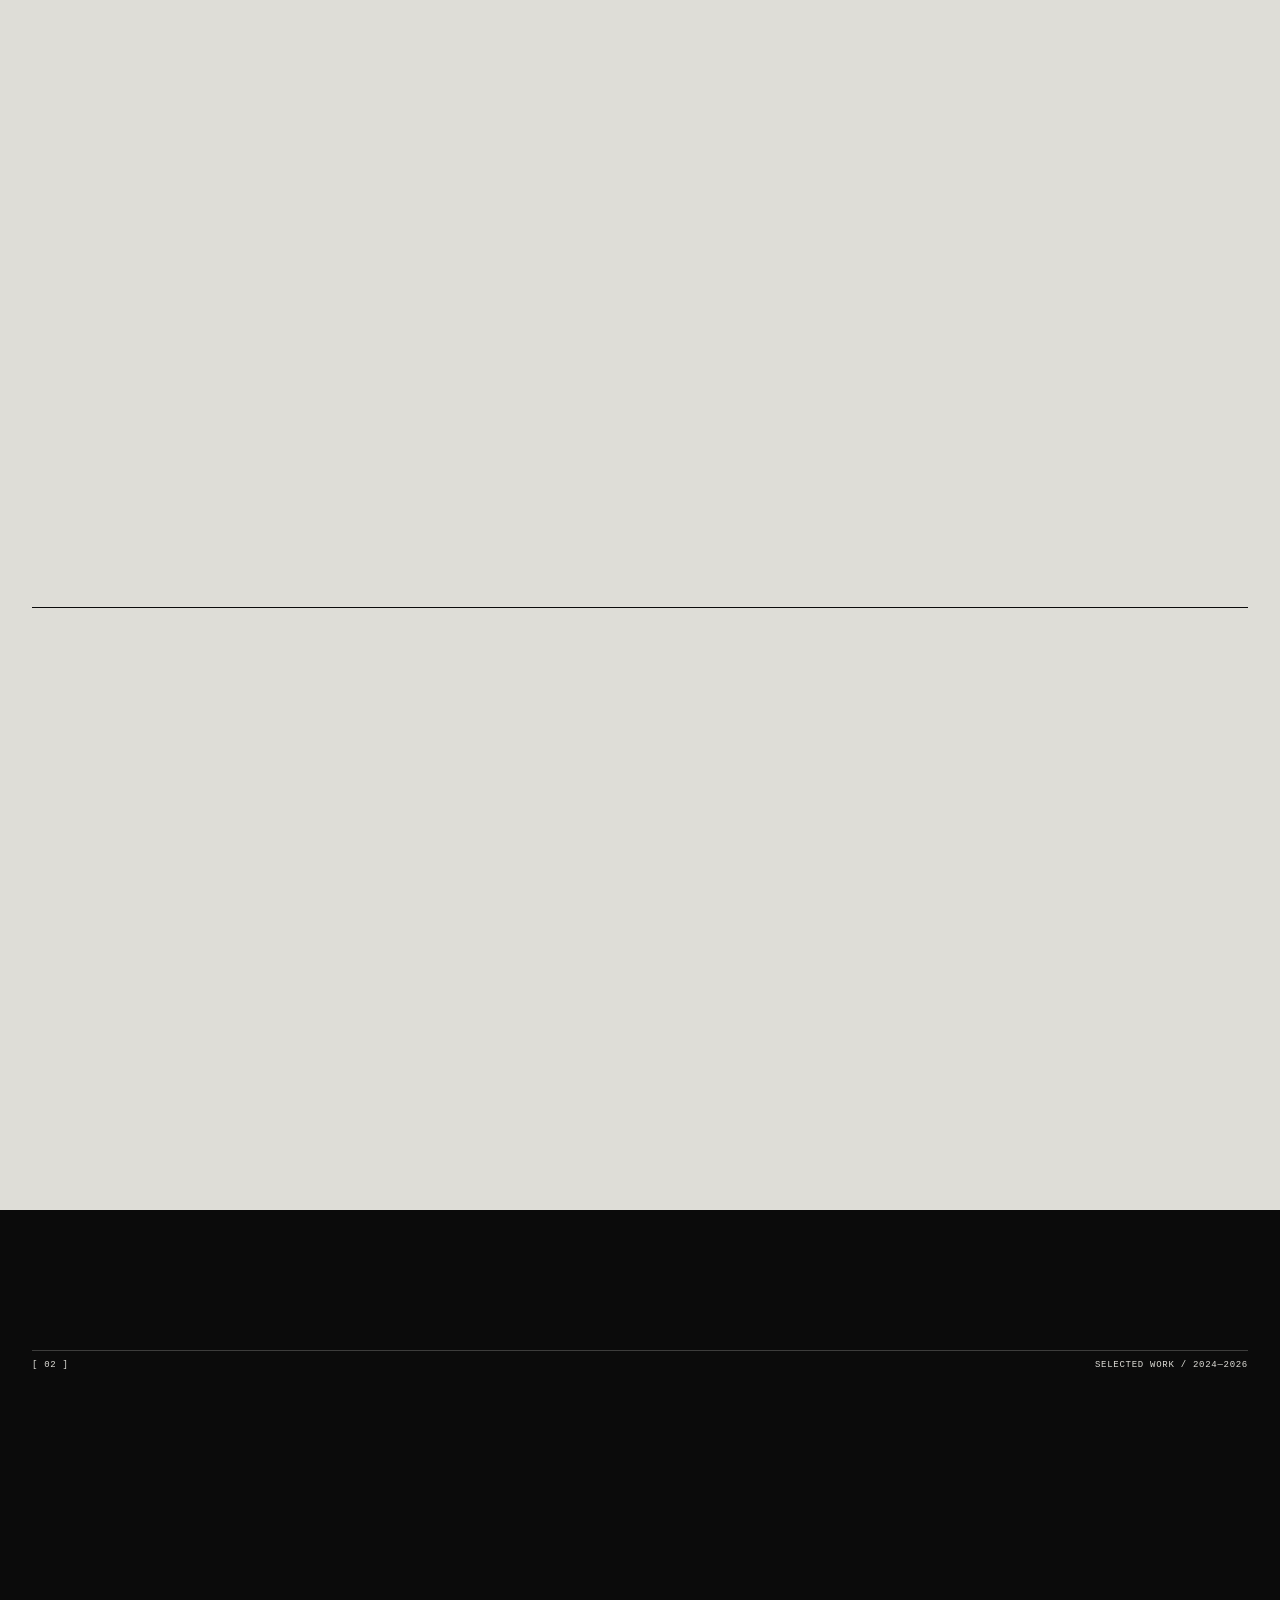
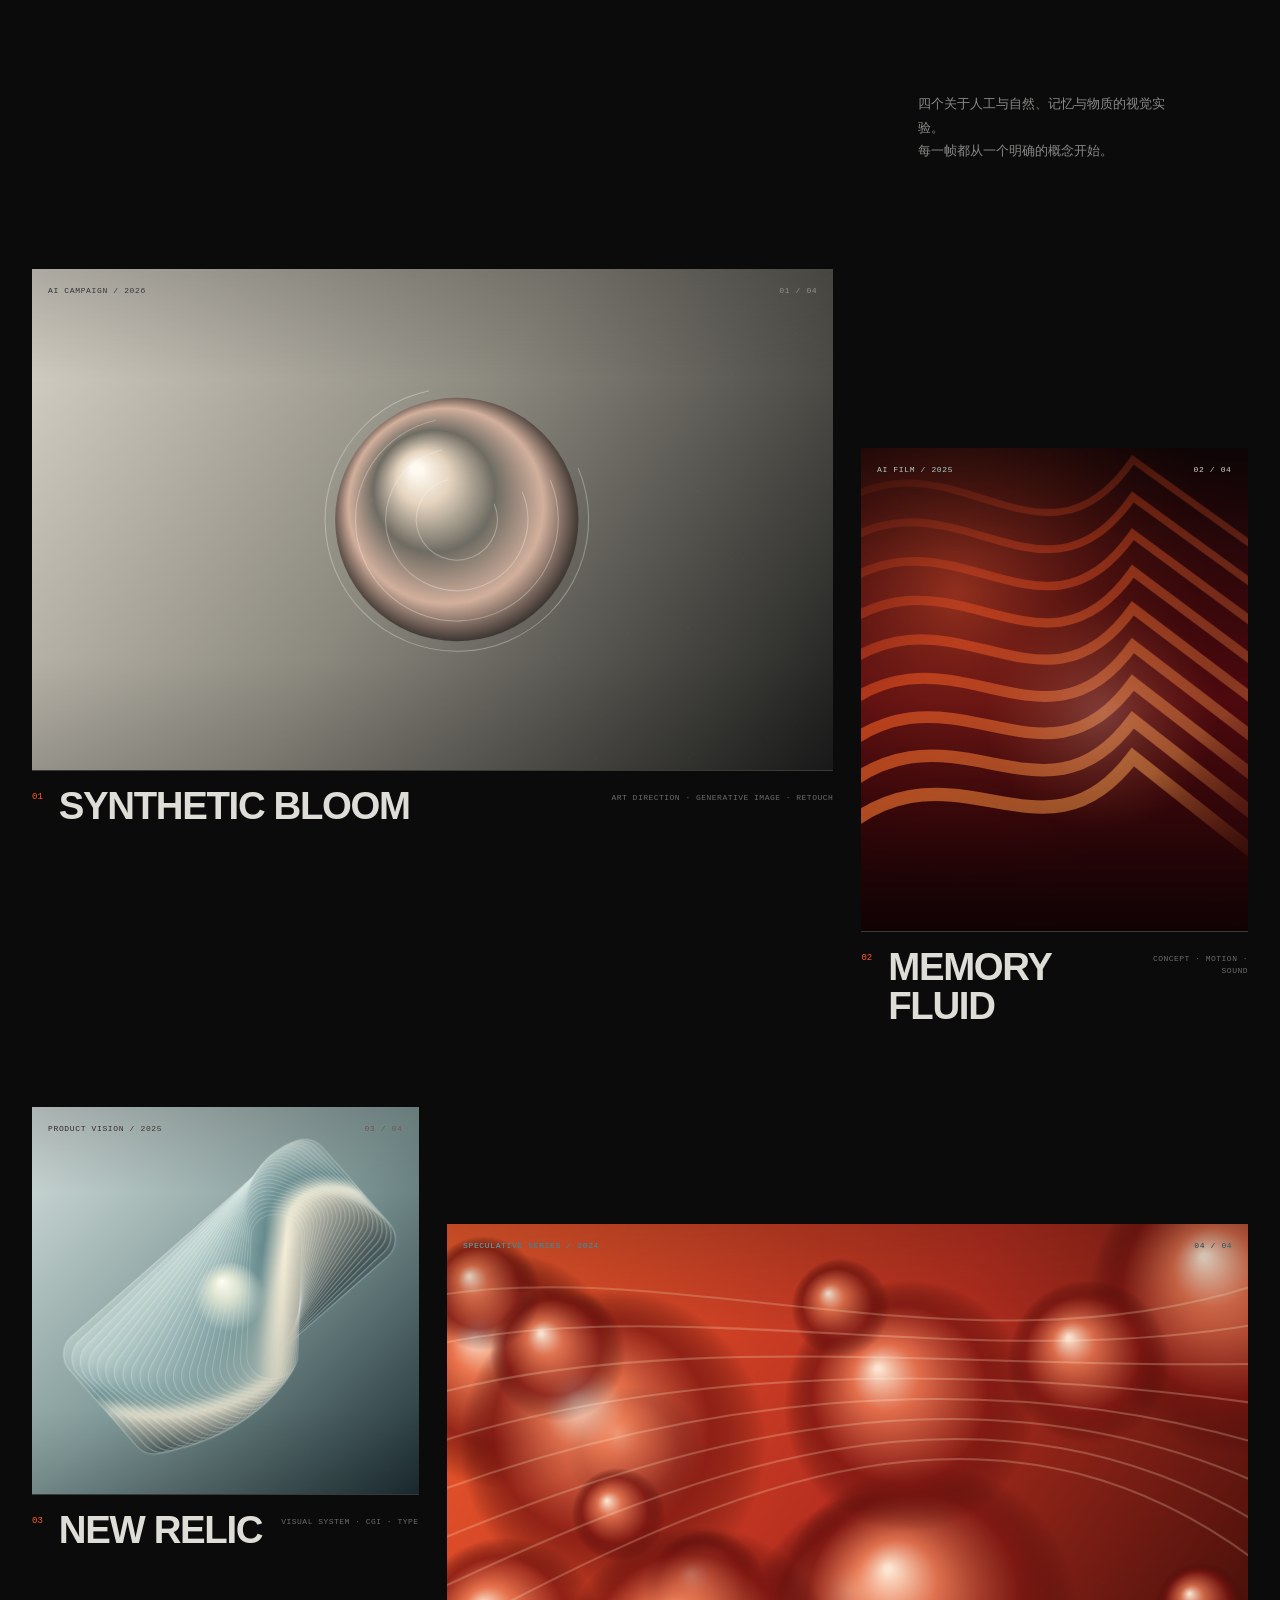
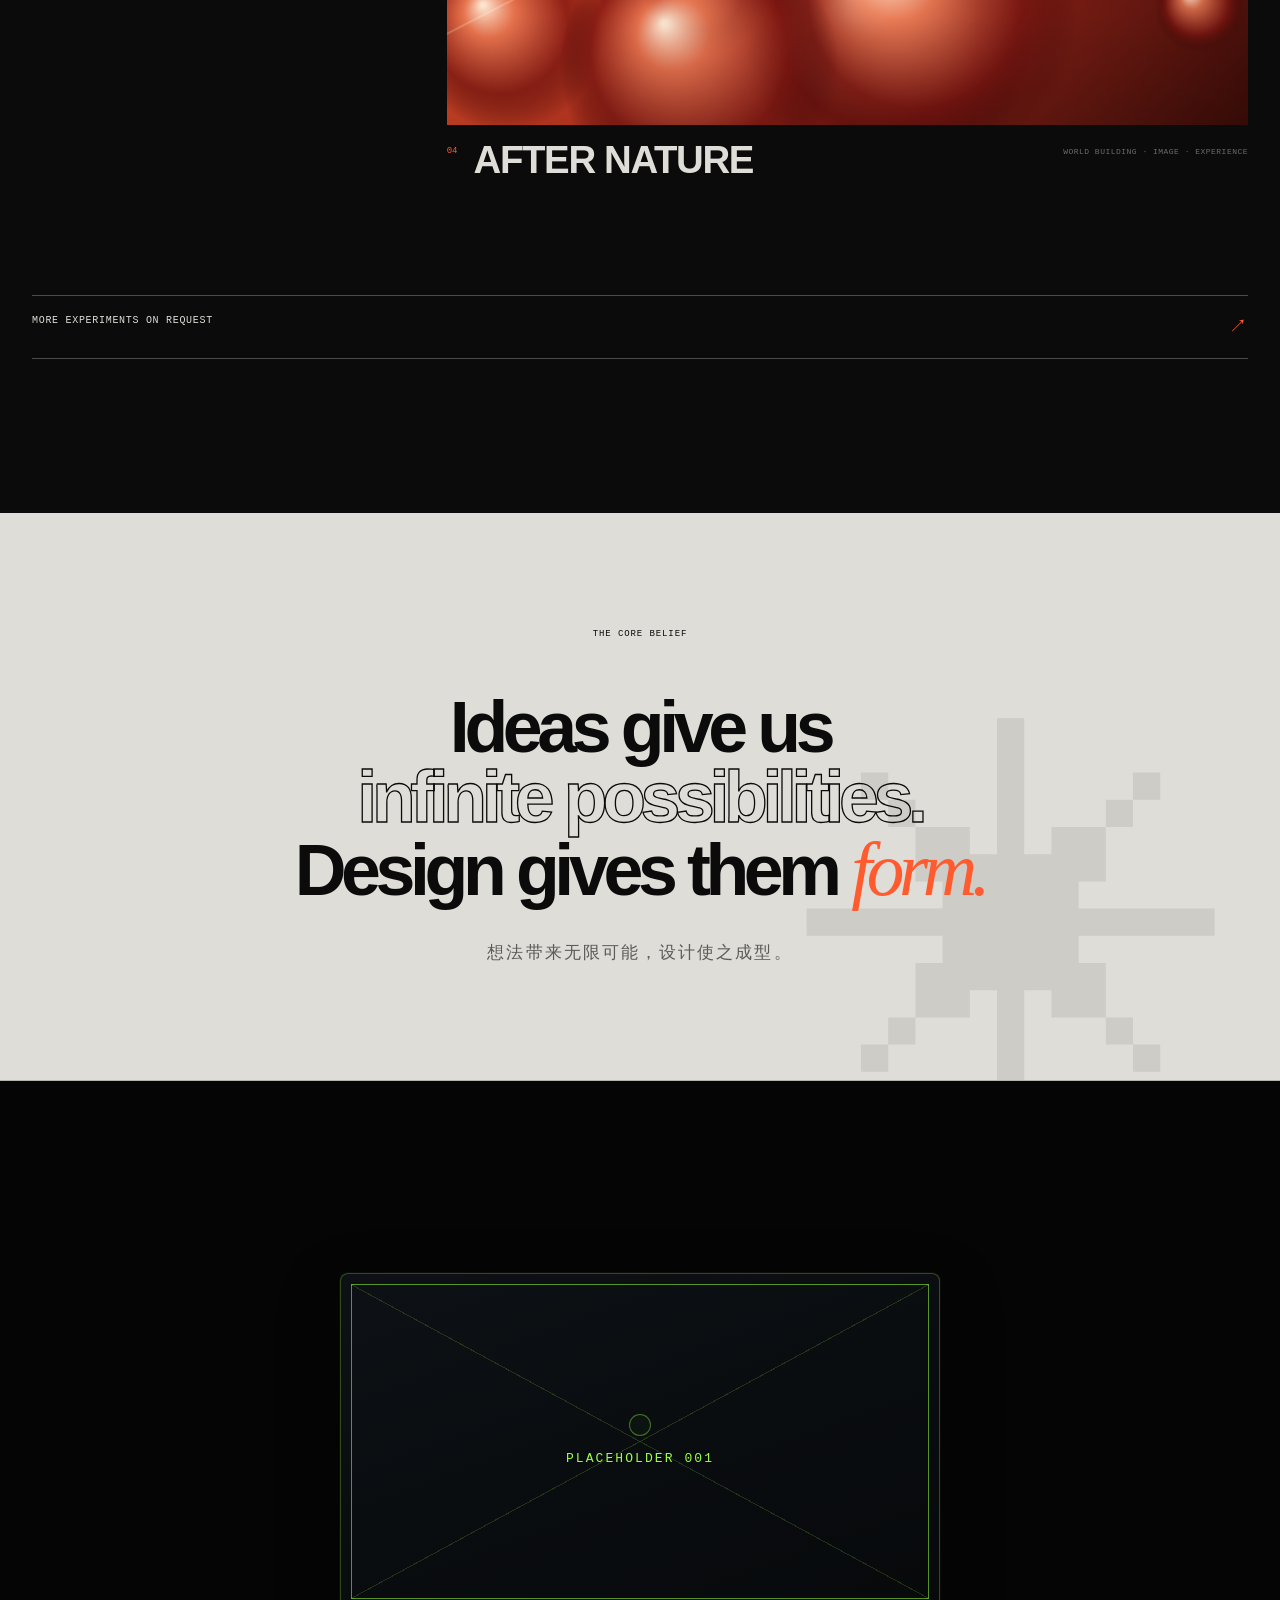
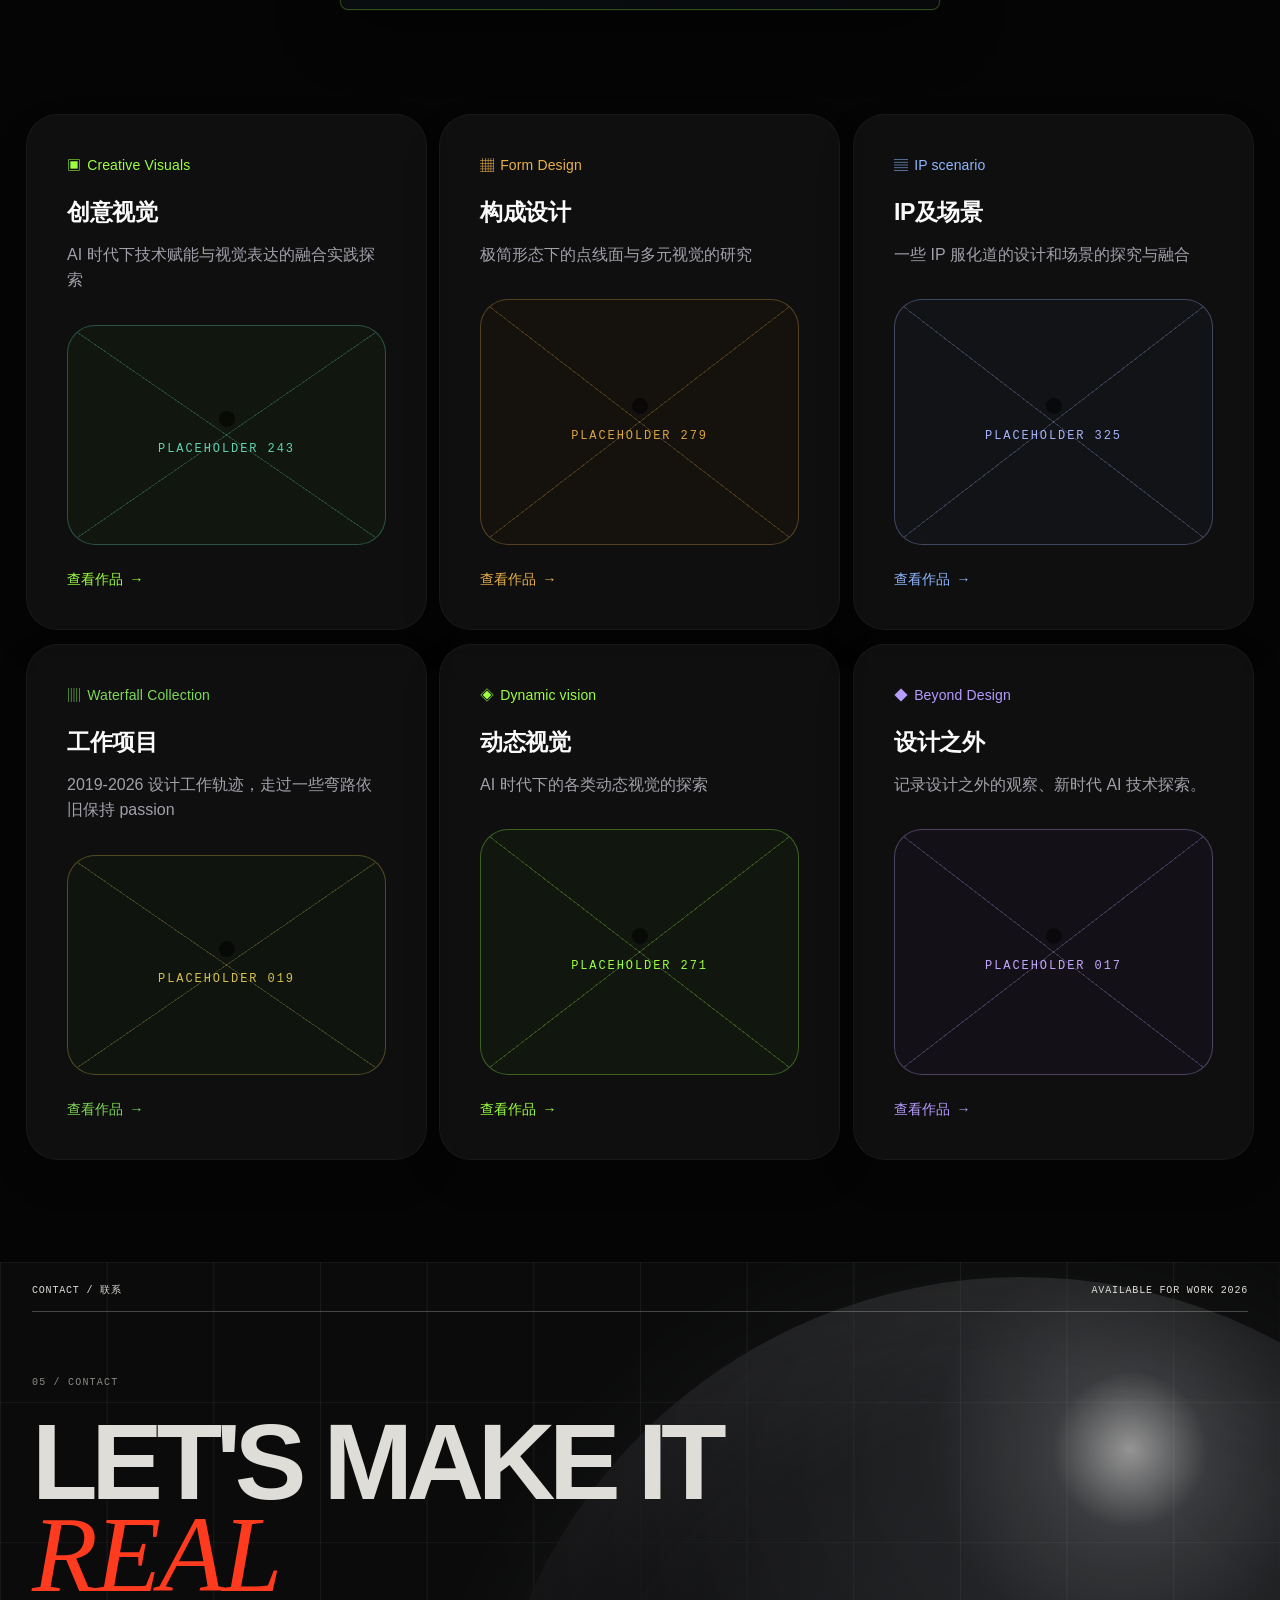
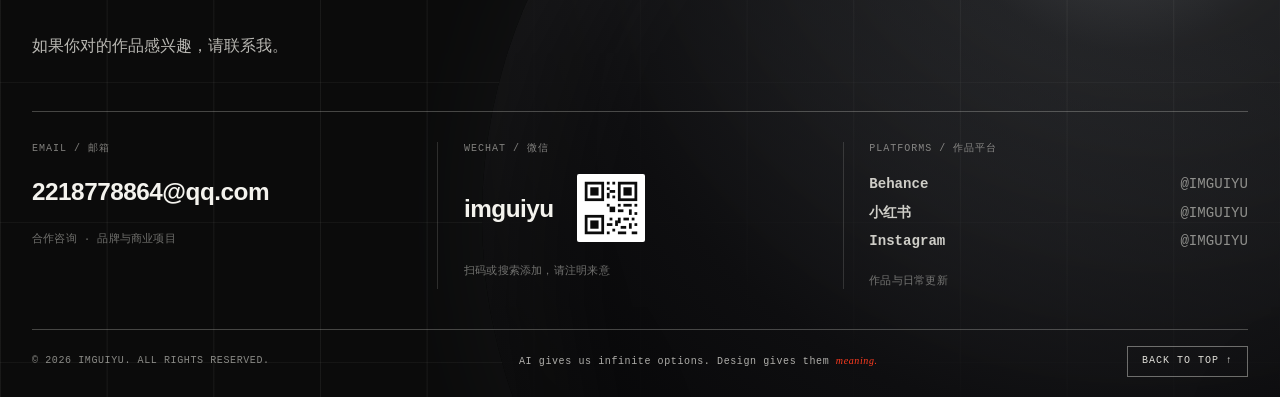
==== commit a21acee4: "feat: replace website with latest portfolio version" ====
--- a/index.html
+++ b/index.html
@@ -51,10 +51,16 @@
         <span>✳ ALIVE</span>
       </p>
 
-      <button class="menu-toggle" type="button" aria-expanded="false" aria-controls="site-menu">
-        <span class="menu-toggle-label">MENU</span>
-        <span class="menu-toggle-icon" aria-hidden="true"></span>
-      </button>
+      <div class="header-actions">
+        <a class="header-contact" href="#contact">
+          <span>联系我</span>
+          <i aria-hidden="true">↗</i>
+        </a>
+        <button class="menu-toggle" type="button" aria-expanded="false" aria-controls="site-menu">
+          <span class="menu-toggle-label">MENU</span>
+          <span class="menu-toggle-icon" aria-hidden="true"></span>
+        </button>
+      </div>
     </header>
 
     <div class="menu-panel" id="site-menu" aria-hidden="true">
@@ -105,14 +111,17 @@
             </h1>
 
             <div class="hero-subline">
-              <span>视觉造梦 / 想象有界</span>
+              <span class="hero-name-line">
+                <strong class="hero-name">沈嘉俊</strong>
+                <span class="hero-name-sub">/ 个人作品集</span>
+              </span>
               <span class="hero-badge">AIGC VISUAL LAB <i>↗</i></span>
             </div>
 
             <div class="hero-mini-columns">
-              <p><span>CRE-ACTIVE</span>ARTIFICIAL<br />IMAGINATION</p>
-              <p><span>INSPIRE</span>VISUAL SYSTEMS<br />POSSIBLE FUTURES</p>
-              <p><span>IMGUIYU</span>ART DIRECTION<br />DIGITAL CRAFT</p>
+              <p><span>CREATE 创造</span>DESIGN 设计<br />MYSELF 自我</p>
+              <p><span>VISUAL 视觉</span>INTERFACE 界面<br />BRAND 品牌</p>
+              <p><span>EXPLORE 探索</span>DETAILS 细节<br />STORY 故事</p>
             </div>
           </div>
 
@@ -151,18 +160,132 @@
               <i></i><i></i><i></i>
             </div>
             <p>
-              AI 是媒介，判断力是系统。以清晰的艺术指导连接生成图像、品牌叙事与数字体验。
+              使用点、线、面将你的想法以完美的方式展现出来。
             </p>
           </article>
           <p class="hero-intro">
-            欢迎进入一个不断生成中的视觉空间。<br />
-            这里展示人工想象与设计秩序相遇的方式。
+            欢迎进入到我的个人网站。<br />
+            你可以在这里看到我将我的想法以具象形式的展现。
           </p>
-          <a class="scroll-cue" href="#about" aria-label="向下浏览" data-magnetic>
+          <a class="scroll-cue" href="#index" aria-label="向下浏览目录" data-magnetic>
             <span>SCROLL TO EXPLORE</span>
             <span class="scroll-cue-arrow">↓</span>
           </a>
           <p class="hero-discipline">ART DIRECTION<br />IMAGE GENERATION<br />MOTION DESIGN</p>
+        </div>
+      </section>
+
+      <section class="index-desk" id="index" aria-labelledby="index-title">
+        <div class="index-desk-grid" aria-hidden="true"></div>
+        <div class="index-desk-glow" aria-hidden="true"></div>
+
+        <div class="index-desk-top">
+          <span><i></i> TABLE OF CONTENTS / 目录</span>
+          <span>04 FILES / PORTFOLIO 2026</span>
+        </div>
+
+        <h2 class="visually-hidden" id="index-title">作品目录</h2>
+
+        <div class="index-stage">
+          <div class="index-papers" id="index-papers" aria-hidden="true">
+            <a
+              class="index-paper"
+              href="#work/bloom"
+              draggable="false"
+              data-project-open
+              data-cursor="VIEW"
+              data-art="bloom"
+              aria-label="查看 UI 设计"
+            >
+              <span class="index-paper-sheet index-paper-sheet-img">
+                <img
+                  src="assets/index-01.png"
+                  alt="01 UI设计 2026 / app项目设计 / 网页设计 / 动效设计"
+                  draggable="false"
+                />
+              </span>
+            </a>
+
+            <a
+              class="index-paper"
+              href="#work/memory"
+              draggable="false"
+              data-project-open
+              data-cursor="VIEW"
+              data-art="memory"
+              aria-label="查看平面设计"
+            >
+              <span class="index-paper-sheet index-paper-sheet-img">
+                <img
+                  src="assets/index-02.png"
+                  alt="02 平面设计 2026 / 品牌设计 / ip设计 / 包装设计"
+                  draggable="false"
+                />
+              </span>
+            </a>
+
+            <a
+              class="index-paper"
+              href="#work/relic"
+              draggable="false"
+              data-project-open
+              data-cursor="VIEW"
+              data-art="relic"
+              aria-label="查看电商设计"
+            >
+              <span class="index-paper-sheet index-paper-sheet-img">
+                <img
+                  src="assets/index-03.png"
+                  alt="03 电商设计 2026 / 国内外电商设计 / H5设计"
+                  draggable="false"
+                />
+              </span>
+            </a>
+
+            <a
+              class="index-paper"
+              href="#work/nature"
+              draggable="false"
+              data-project-open
+              data-cursor="VIEW"
+              data-art="nature"
+              aria-label="查看其他设计"
+            >
+              <span class="index-paper-sheet index-paper-sheet-img">
+                <img
+                  src="assets/index-04.png"
+                  alt="04 其他设计 2026 / 字体设计 / 海报设计 / 三维设计"
+                  draggable="false"
+                />
+              </span>
+            </a>
+          </div>
+
+          <button
+            class="index-folder"
+            type="button"
+            aria-expanded="false"
+            aria-controls="index-papers"
+            aria-label="打开作品目录"
+            data-cursor="OPEN"
+          >
+            <span class="index-folder-papers" aria-hidden="true">
+              <i></i><i></i><i></i>
+            </span>
+            <img class="index-folder-img" src="assets/folder.png" alt="" draggable="false" />
+            <img
+              class="index-folder-empty"
+              src="assets/folder-empty.png"
+              alt=""
+              draggable="false"
+            />
+          </button>
+        </div>
+
+        <div class="index-desk-foot">
+          <span>SELECTED WORKS / 2024—2026</span>
+          <span class="index-foot-open">CLICK THE PACKAGE TO OPEN <i>↗</i></span>
+          <span class="index-foot-close">CLICK AGAIN TO CLOSE <i>↙</i></span>
         </div>
       </section>
 
@@ -187,130 +310,11 @@
             <span></span>
           </div>
 
-          <div class="fan-deck">
-            <a
-              class="fan-card fan-card-bloom"
-              href="#work/bloom"
-              draggable="false"
-              data-cursor="VIEW"
-              data-project-open
-              data-project="SYNTHETIC BLOOM"
-              data-art="bloom"
-              data-year="2026"
-              data-discipline="AI CAMPAIGN"
-              data-description="以人工培育的发光花体为核心，建立一套介于自然物与合成材料之间的品牌视觉世界。"
-            >
-              <div class="fan-card-inner">
-                <canvas class="fan-canvas" data-art="bloom" aria-hidden="true"></canvas>
-                <div class="fan-card-top">
-                  <span>01 / 04</span>
-                  <span>AI CAMPAIGN</span>
-                </div>
-                <div class="fan-card-copy">
-                  <span>2026</span>
-                  <h3>SYNTHETIC<br />BLOOM</h3>
-                  <p>ART DIRECTION · IMAGE</p>
-                </div>
-              </div>
-            </a>
-
-            <a
-              class="fan-card fan-card-memory"
-              href="#work/memory"
-              draggable="false"
-              data-cursor="VIEW"
-              data-project-open
-              data-project="MEMORY FLUID"
-              data-art="memory"
-              data-year="2025"
-              data-discipline="AI FILM"
-              data-description="将记忆转译为持续变形的流体结构，用缓慢运动与失焦画面制造一种近在眼前却无法抓住的情绪。"
-            >
-              <div class="fan-card-inner">
-                <canvas class="fan-canvas" data-art="memory" aria-hidden="true"></canvas>
-                <div class="fan-card-top">
-                  <span>02 / 04</span>
-                  <span>AI FILM</span>
-                </div>
-                <div class="fan-card-copy">
-                  <span>2025</span>
-                  <h3>MEMORY<br />FLUID</h3>
-                  <p>CONCEPT · MOTION · SOUND</p>
-                </div>
-              </div>
-            </a>
-
-            <a
-              class="fan-card fan-card-relic"
-              href="#work/relic"
-              draggable="false"
-              data-cursor="VIEW"
-              data-project-open
-              data-project="NEW RELIC"
-              data-art="relic"
-              data-year="2025"
-              data-discipline="PRODUCT VISION"
-              data-description="把未来器物设计成某种考古遗存，以半透明层片、金属微光和冷静构图探索数字物质性的美学。"
-            >
-              <div class="fan-card-inner">
-                <canvas class="fan-canvas" data-art="relic" aria-hidden="true"></canvas>
-                <div class="fan-card-top">
-                  <span>03 / 04</span>
-                  <span>PRODUCT VISION</span>
-                </div>
-                <div class="fan-card-copy">
-                  <span>2025</span>
-                  <h3>NEW<br />RELIC</h3>
-                  <p>VISUAL SYSTEM · CGI · TYPE</p>
-                </div>
-              </div>
-            </a>
-
-            <a
-              class="fan-card fan-card-nature"
-              href="#work/nature"
-              draggable="false"
-              data-cursor="VIEW"
-              data-project-open
-              data-project="AFTER NATURE"
-              data-art="nature"
-              data-year="2024"
-              data-discipline="SPECULATIVE SERIES"
-              data-description="一个发生在自然之后的生态想象：有机体、光与热在未知环境中重新组合，形成新的物种秩序。"
-            >
-              <div class="fan-card-inner">
-                <canvas class="fan-canvas" data-art="nature" aria-hidden="true"></canvas>
-                <div class="fan-card-top">
-                  <span>04 / 04</span>
-                  <span>SPECULATIVE</span>
-                </div>
-                <div class="fan-card-copy">
-                  <span>2024</span>
-                  <h3>AFTER<br />NATURE</h3>
-                  <p>WORLD BUILDING · IMAGE</p>
-                </div>
-              </div>
-            </a>
-
-            <a class="fan-card fan-card-archive" href="#works" draggable="false" data-cursor="ALL">
-              <div class="fan-card-inner">
-                <div class="archive-lines" aria-hidden="true"></div>
-                <div class="fan-card-top">
-                  <span>ARCHIVE</span>
-                  <span>2024—2026</span>
-                </div>
-                <div class="archive-copy">
-                  <span>EXPLORE</span>
-                  <strong>ALL<br />WORKS</strong>
-                  <i>↗</i>
-                </div>
-              </div>
-            </a>
-          </div>
+          <div class="fan-deck" id="fan-deck"></div>
         </div>
 
         <div class="featured-footer">
-          <span>04 PROJECTS / 01 OPEN CALL</span>
+          <span>14 PROJECTS / 01 ARCHIVE</span>
           <span>HOVER · SELECT · EXPLORE</span>
           <a href="#works">VIEW ALL WORK <i>↓</i></a>
         </div>
@@ -514,74 +518,167 @@
       <section class="statement" aria-label="设计理念">
         <p class="statement-kicker reveal">THE CORE BELIEF</p>
         <blockquote class="reveal">
-          AI gives us<br />
-          <span>infinite options.</span><br />
-          Design gives them <em>meaning.</em>
+          Ideas give us<br />
+          <span>infinite possibilities.</span><br />
+          Design gives them <em>form.</em>
         </blockquote>
+        <p class="statement-cn reveal">想法带来无限可能，设计使之成型。</p>
         <span class="statement-mark" aria-hidden="true">✳</span>
       </section>
 
-      <section class="process section-shell" aria-labelledby="process-title">
-        <div class="section-index reveal">
-          <span>[ 03 ]</span>
-          <span>HOW I WORK</span>
-        </div>
-        <h2 class="process-title reveal" id="process-title">FROM SIGNAL<br />TO <span class="serif-accent">SYSTEM.</span></h2>
-        <div class="process-steps">
-          <article class="process-step reveal">
-            <span>01 / DISCOVER</span>
-            <h3>找到真正的问题</h3>
-            <p>从品牌、受众与传播场景出发，定义视觉需要完成的叙事任务。</p>
-          </article>
-          <article class="process-step reveal">
-            <span>02 / DIRECT</span>
-            <h3>建立视觉方向</h3>
-            <p>将模糊的想象转化为清晰的艺术方向，并快速完成风格探索。</p>
-          </article>
-          <article class="process-step reveal">
-            <span>03 / BUILD</span>
-            <h3>形成完整系统</h3>
-            <p>跨越图像、动态、字体与版式，让每一处输出保持同一套视觉逻辑。</p>
-          </article>
-          <article class="process-step reveal">
-            <span>04 / DELIVER</span>
-            <h3>让作品准确落地</h3>
-            <p>以可执行的规范和细节控制，让概念在不同媒介中保持质感。</p>
+      <section class="signal" id="signal" aria-labelledby="signal-title">
+        <div class="signal-feature-wrap reveal">
+          <div class="signal-feature">
+            <span class="signal-feature-inner">
+              <i class="signal-dot" aria-hidden="true"></i>
+              <span>PLACEHOLDER 001</span>
+            </span>
+          </div>
+          <h2 class="signal-sub reveal" id="signal-title">一些有趣的创意化内容探索</h2>
+        </div>
+
+        <div class="signal-grid">
+          <article class="signal-card reveal" style="--accent: #9cff3f; --media: #5fd3b4">
+            <span class="signal-tag"><i>▣</i> Creative Visuals</span>
+            <h3>创意视觉</h3>
+            <p>AI 时代下技术赋能与视觉表达的融合实践探索</p>
+            <div class="signal-media"><span>PLACEHOLDER 243</span></div>
+            <a class="signal-more" href="#works">查看作品 <i>→</i></a>
+          </article>
+
+          <article class="signal-card reveal" style="--accent: #e8b04b; --media: #d9a441">
+            <span class="signal-tag"><i>▦</i> Form Design</span>
+            <h3>构成设计</h3>
+            <p>极简形态下的点线面与多元视觉的研究</p>
+            <div class="signal-media"><span>PLACEHOLDER 279</span></div>
+            <a class="signal-more" href="#works">查看作品 <i>→</i></a>
+          </article>
+
+          <article class="signal-card reveal" style="--accent: #8fb7ff; --media: #a5b4fc">
+            <span class="signal-tag"><i>▤</i> IP scenario</span>
+            <h3>IP及场景</h3>
+            <p>一些 IP 服化道的设计和场景的探究与融合</p>
+            <div class="signal-media"><span>PLACEHOLDER 325</span></div>
+            <a class="signal-more" href="#works">查看作品 <i>→</i></a>
+          </article>
+
+          <article class="signal-card reveal" style="--accent: #7ed957; --media: #d6c24a">
+            <span class="signal-tag"><i>▥</i> Waterfall Collection</span>
+            <h3>工作项目</h3>
+            <p>2019-2026 设计工作轨迹，走过一些弯路依旧保持 passion</p>
+            <div class="signal-media"><span>PLACEHOLDER 019</span></div>
+            <a class="signal-more" href="#works">查看作品 <i>→</i></a>
+          </article>
+
+          <article class="signal-card reveal" style="--accent: #9cff3f; --media: #9cff3f">
+            <span class="signal-tag"><i>◈</i> Dynamic vision</span>
+            <h3>动态视觉</h3>
+            <p>AI 时代下的各类动态视觉的探索</p>
+            <div class="signal-media"><span>PLACEHOLDER 271</span></div>
+            <a class="signal-more" href="#works">查看作品 <i>→</i></a>
+          </article>
+
+          <article class="signal-card reveal" style="--accent: #b79cff; --media: #c4a7ff">
+            <span class="signal-tag"><i>◆</i> Beyond Design</span>
+            <h3>设计之外</h3>
+            <p>记录设计之外的观察、新时代 AI 技术探索。</p>
+            <div class="signal-media"><span>PLACEHOLDER 017</span></div>
+            <a class="signal-more" href="#works">查看作品 <i>→</i></a>
           </article>
         </div>
       </section>
 
       <footer class="contact" id="contact">
+        <div class="contact-grid-bg" aria-hidden="true"></div>
+        <div class="contact-sphere" aria-hidden="true"></div>
+
         <div class="contact-top">
-          <span>HAVE A PROJECT IN MIND?</span>
-          <span>SHANGHAI / CHINA / GMT+8</span>
-        </div>
-
-        <a class="contact-title" href="mailto:hello@yourstudio.com" aria-label="发送邮件联系我">
-          <span>LET'S</span>
-          <span>MAKE IT <em>REAL</em><sup>↗</sup></span>
-        </a>
+          <span>CONTACT / 联系</span>
+          <span>AVAILABLE FOR WORK 2026</span>
+        </div>
+
+        <div class="contact-main">
+          <p class="contact-index">05 / CONTACT</p>
+          <a class="contact-title" href="mailto:hi@imguiyu.com" aria-label="发送邮件联系我">
+            <span class="contact-title-line">LET'S MAKE IT</span>
+            <span class="contact-title-line contact-title-real"><em>REAL</em></span>
+          </a>
+          <p class="contact-lede">如果你对的作品感兴趣，请联系我。</p>
+        </div>
 
         <div class="contact-details">
-          <div>
-            <span>EMAIL</span>
-            <a href="mailto:hello@yourstudio.com">HELLO@YOURSTUDIO.COM</a>
-          </div>
-          <div>
-            <span>SOCIAL</span>
-            <div class="contact-social-links">
-              <a href="#">RED</a>
-              <a href="#">BEHANCE</a>
-              <a href="#">INSTAGRAM</a>
-            </div>
-          </div>
+          <div class="contact-col">
+            <span class="contact-label">EMAIL / 邮箱</span>
+            <a class="contact-strong" href="mailto:hi@imguiyu.com">2218778864@qq.com</a>
+            <p class="contact-note">合作咨询 · 品牌与商业项目</p>
+          </div>
+
+          <div class="contact-col">
+            <span class="contact-label">WECHAT / 微信</span>
+            <div class="contact-wechat">
+              <strong class="contact-strong">imguiyu</strong>
+              <span class="contact-qr" aria-hidden="true">
+                <svg viewBox="0 0 84 84" role="presentation">
+                  <rect width="84" height="84" fill="#fff" />
+                  <g fill="#0b0b0b">
+                    <rect x="4" y="4" width="28" height="28" />
+                    <rect x="8" y="8" width="20" height="20" fill="#fff" />
+                    <rect x="12" y="12" width="12" height="12" />
+                    <rect x="52" y="4" width="28" height="28" />
+                    <rect x="56" y="8" width="20" height="20" fill="#fff" />
+                    <rect x="60" y="12" width="12" height="12" />
+                    <rect x="4" y="52" width="28" height="28" />
+                    <rect x="8" y="56" width="20" height="20" fill="#fff" />
+                    <rect x="12" y="60" width="12" height="12" />
+                    <rect x="36" y="4" width="4" height="4" />
+                    <rect x="44" y="4" width="4" height="4" />
+                    <rect x="36" y="12" width="4" height="4" />
+                    <rect x="40" y="16" width="8" height="4" />
+                    <rect x="36" y="20" width="4" height="8" />
+                    <rect x="44" y="24" width="4" height="4" />
+                    <rect x="36" y="36" width="4" height="4" />
+                    <rect x="40" y="40" width="8" height="8" />
+                    <rect x="52" y="36" width="4" height="4" />
+                    <rect x="60" y="36" width="12" height="4" />
+                    <rect x="76" y="36" width="4" height="4" />
+                    <rect x="52" y="44" width="8" height="4" />
+                    <rect x="68" y="44" width="4" height="8" />
+                    <rect x="76" y="48" width="4" height="4" />
+                    <rect x="52" y="56" width="4" height="8" />
+                    <rect x="60" y="56" width="8" height="4" />
+                    <rect x="72" y="56" width="4" height="4" />
+                    <rect x="40" y="56" width="4" height="4" />
+                    <rect x="36" y="64" width="8" height="4" />
+                    <rect x="48" y="60" width="4" height="8" />
+                    <rect x="56" y="68" width="8" height="4" />
+                    <rect x="68" y="64" width="4" height="8" />
+                    <rect x="76" y="64" width="4" height="4" />
+                    <rect x="36" y="76" width="4" height="4" />
+                    <rect x="44" y="72" width="4" height="4" />
+                    <rect x="52" y="76" width="12" height="4" />
+                    <rect x="72" y="76" width="8" height="4" />
+                  </g>
+                </svg>
+              </span>
+            </div>
+            <p class="contact-note">扫码或搜索添加，请注明来意</p>
+          </div>
+
+          <div class="contact-col">
+            <span class="contact-label">PLATFORMS / 作品平台</span>
+            <ul class="contact-platforms">
+              <li><a href="#"><b>Behance</b><span>@IMGUIYU</span></a></li>
+              <li><a href="#"><b>小红书</b><span>@IMGUIYU</span></a></li>
+              <li><a href="#"><b>Instagram</b><span>@IMGUIYU</span></a></li>
+            </ul>
+            <p class="contact-note">作品与日常更新</p>
+          </div>
+        </div>
+
+        <div class="contact-bottom">
+          <span>© 2026 IMGUIYU. ALL RIGHTS RESERVED.</span>
+          <span class="contact-quote">AI gives us infinite options. Design gives them <em>meaning.</em></span>
           <a class="back-to-top" href="#top">BACK TO TOP ↑</a>
-        </div>
-
-        <div class="contact-bottom">
-          <span>© 2026 YOUR NAME</span>
-          <span>AIGC VISUAL DESIGNER</span>
-          <span>ALL RIGHTS RESERVED</span>
         </div>
       </footer>
     </main>
@@ -728,6 +825,6 @@
       </div>
     </section>
 
-    <script src="script.js"></script>
+    <script src="script.js?v=20261120c"></script>
   </body>
 </html>
--- a/styles.css
+++ b/styles.css
@@ -11,9 +11,9 @@
   --serif: "Times New Roman", "Songti SC", serif;
   --sans: "Microsoft YaHei", "PingFang SC", "Helvetica Neue", sans-serif;
   --pad: clamp(18px, 2.5vw, 40px);
-  --ease-out: var(--ease-out);
-  --ease-in-out: var(--ease-in-out);
-  --ease-soft: var(--ease-soft);
+  --ease-out: cubic-bezier(0.16, 1, 0.3, 1);
+  --ease-in-out: cubic-bezier(0.76, 0, 0.24, 1);
+  --ease-soft: cubic-bezier(0.33, 1, 0.68, 1);
   --dur-fast: 0.25s;
   --dur-mid: 0.5s;
   --dur-slow: 0.9s;
@@ -60,6 +60,18 @@
 :focus-visible {
   outline: 2px solid var(--accent);
   outline-offset: 4px;
+}
+
+.visually-hidden {
+  position: absolute;
+  width: 1px;
+  height: 1px;
+  padding: 0;
+  margin: -1px;
+  overflow: hidden;
+  white-space: nowrap;
+  border: 0;
+  clip-path: inset(50%);
 }
 
 ::selection {
@@ -227,28 +239,32 @@
   z-index: 120;
   display: grid;
   grid-template-columns: 1fr auto 1fr;
-  align-items: start;
+  align-items: center;
   width: 100%;
-  padding: 18px var(--pad);
+  padding: 16px var(--pad);
   color: var(--ink);
+  background: rgba(222, 221, 215, 0.94);
+  border-bottom: 1px solid rgba(11, 11, 11, 0.08);
+  backdrop-filter: blur(12px);
+  -webkit-backdrop-filter: blur(12px);
   pointer-events: none;
   transition: color 0.35s ease;
 }
 
 .site-header.is-light {
-  color: var(--paper-light);
+  color: var(--ink);
 }
 
 .site-header.is-light .availability {
-  color: var(--paper-light);
+  color: var(--ink);
 }
 
 body.menu-open .site-header {
-  color: var(--paper-light);
+  color: var(--ink);
 }
 
 body.menu-open .availability {
-  color: var(--paper-light);
+  color: var(--ink);
 }
 
 .brand,
@@ -271,7 +287,6 @@
 }
 
 .brand-copy {
-  padding-top: 2px;
   font-size: 9px;
   letter-spacing: 0.06em;
 }
@@ -280,7 +295,7 @@
   display: flex;
   gap: clamp(18px, 2.3vw, 34px);
   align-items: center;
-  margin: 3px 0 0;
+  margin: 0;
   font-size: 9px;
   letter-spacing: 0.08em;
 }
@@ -292,6 +307,33 @@
   border-radius: 50%;
   box-shadow: 0 0 0 0 rgba(29, 157, 89, 0.5);
   animation: pulse 2s infinite;
+}
+
+.header-actions {
+  justify-self: end;
+  display: flex;
+  gap: clamp(14px, 1.8vw, 26px);
+  align-items: center;
+  pointer-events: auto;
+}
+
+.header-contact {
+  display: flex;
+  gap: 5px;
+  align-items: center;
+  font-size: 9px;
+  letter-spacing: 0.1em;
+  white-space: nowrap;
+  transition: opacity 0.25s ease;
+}
+
+.header-contact i {
+  color: var(--accent);
+  font-style: normal;
+}
+
+.header-contact:hover {
+  opacity: 0.55;
 }
 
 .menu-toggle {
@@ -469,19 +511,15 @@
 }
 
 .menu-socials a,
-.contact-social-links a,
 .contact-details > div > a,
-.featured-footer a,
-.back-to-top {
+.featured-footer a {
   position: relative;
   transition: color var(--dur-fast) var(--ease-soft);
 }
 
 .menu-socials a::after,
-.contact-social-links a::after,
 .contact-details > div > a::after,
-.featured-footer a::after,
-.back-to-top::after {
+.featured-footer a::after {
   position: absolute;
   right: 0;
   bottom: -3px;
@@ -495,10 +533,8 @@
 }
 
 .menu-socials a:hover,
-.contact-social-links a:hover,
 .contact-details > div > a:hover,
-.featured-footer a:hover,
-.back-to-top:hover {
+.featured-footer a:hover {
   color: var(--accent);
 }
 
@@ -651,20 +687,44 @@
   position: relative;
   z-index: 6;
   display: flex;
+  flex-wrap: wrap;
   gap: 12px;
   align-items: center;
   margin-top: clamp(15px, 2vh, 24px);
   font-family: var(--sans);
-  font-size: clamp(17px, 1.8vw, 30px);
+  font-size: clamp(46px, 6.4vw, 108px);
   font-weight: 800;
+  line-height: 1;
   letter-spacing: -0.05em;
 }
 
+.hero-name-line {
+  display: inline-flex;
+  align-items: baseline;
+  gap: 6px;
+}
+
+.hero-name {
+  font-size: 1.15em;
+  font-weight: 900;
+  letter-spacing: -0.07em;
+}
+
+.hero-name-sub {
+  font-size: 0.52em;
+  font-weight: 600;
+  letter-spacing: -0.01em;
+  color: rgba(11, 11, 11, 0.55);
+}
+
 .hero-badge {
+  align-self: flex-end;
+  margin-bottom: 6px;
   padding: 6px 8px;
   font-family: var(--mono);
   font-size: 8px;
   font-weight: 400;
+  line-height: 1;
   letter-spacing: 0;
   color: #fff;
   background: var(--ink);
@@ -677,13 +737,14 @@
 
 .hero-mini-columns {
   display: grid;
-  grid-template-columns: repeat(3, minmax(110px, 1fr));
-  gap: 22px;
-  width: min(44vw, 540px);
-  margin-top: clamp(26px, 4vh, 52px);
+  grid-template-columns: repeat(3, minmax(0, 1fr));
+  gap: clamp(16px, 2vw, 30px);
+  width: min(30vw, 380px);
+  margin-top: clamp(10px, 1.4vh, 20px);
   font-family: var(--sans);
   font-size: 8px;
-  line-height: 1.55;
+  line-height: 1.6;
+  color: var(--ink);
 }
 
 .hero-mini-columns p {
@@ -940,6 +1001,560 @@
   transition-delay: 0.5s;
 }
 
+/* ============ 目录页：文件夹与五张纸 ============ */
+.index-desk {
+  --paper-w: clamp(152px, min(20vw, 29vh), 300px);
+  --paper-h: calc(var(--paper-w) / 0.68);
+  --folder-w: clamp(196px, 25vw, 330px);
+  --folder-h: calc(var(--folder-w) * 0.802);
+  position: relative;
+  display: flex;
+  flex-direction: column;
+  min-height: 100svh;
+  padding: clamp(70px, 7.5vw, 104px) var(--pad) 18px;
+  overflow: hidden;
+  color: var(--ink);
+  background:
+    radial-gradient(ellipse at 50% 108%, rgba(11, 11, 11, 0.1), transparent 62%),
+    linear-gradient(180deg, #e7e6e1 0%, var(--paper) 52%, #d2d1ca 100%);
+  border-top: 1px solid rgba(11, 11, 11, 0.16);
+  isolation: isolate;
+}
+
+.index-desk-grid {
+  position: absolute;
+  inset: 0;
+  z-index: -2;
+  pointer-events: none;
+  background-image:
+    linear-gradient(rgba(11, 11, 11, 0.045) 1px, transparent 1px),
+    linear-gradient(90deg, rgba(11, 11, 11, 0.045) 1px, transparent 1px);
+  background-size: 56px 56px;
+  mask-image: radial-gradient(ellipse at 50% 64%, #000 12%, transparent 72%);
+}
+
+.index-desk-glow {
+  position: absolute;
+  bottom: calc(var(--folder-h) * 0.42);
+  left: 50%;
+  z-index: -1;
+  width: min(86vw, 1060px);
+  aspect-ratio: 2.1;
+  pointer-events: none;
+  background: radial-gradient(
+    ellipse at center,
+    rgba(255, 255, 255, 0.68),
+    rgba(255, 91, 46, 0.08) 42%,
+    transparent 70%
+  );
+  transform: translateX(-50%);
+}
+
+.index-desk-top,
+.index-desk-foot {
+  display: flex;
+  justify-content: space-between;
+  align-items: center;
+  font-size: 9px;
+  letter-spacing: 0.1em;
+}
+
+.index-desk-top {
+  padding-bottom: 12px;
+  border-bottom: 1px solid rgba(11, 11, 11, 0.14);
+}
+
+.index-desk-top i {
+  display: inline-block;
+  width: 6px;
+  height: 6px;
+  margin-right: 8px;
+  background: var(--accent);
+  border-radius: 50%;
+  vertical-align: 1px;
+}
+
+.index-stage {
+  position: relative;
+  flex: 1;
+  min-height: clamp(360px, 52svh, 620px);
+  margin-top: clamp(6px, 1.2vw, 16px);
+}
+
+.index-papers {
+  --spread: calc(var(--paper-w) * 0.88);
+  position: absolute;
+  bottom: calc(var(--folder-h) - 26px);
+  left: 50%;
+  width: min(1180px, 100%);
+  height: 0;
+  visibility: hidden;
+  transition: visibility 0s linear 0.75s;
+  transform: translateX(-50%);
+}
+
+.index-desk.is-open .index-papers {
+  visibility: visible;
+  transition-delay: 0s;
+}
+
+.index-paper {
+  --paper-x: 0px;
+  --paper-y: 0px;
+  --paper-rot: 0deg;
+  --paper-delay: 0s;
+  position: absolute;
+  bottom: 0;
+  left: 50%;
+  z-index: 1;
+  width: var(--paper-w);
+  aspect-ratio: 0.68;
+  opacity: 0;
+  pointer-events: none;
+  transform: translateX(-50%) translateY(30px) scale(0.24) rotate(0deg);
+  transform-origin: 50% 100%;
+  transition:
+    transform 0.72s var(--ease-out),
+    opacity 0.3s ease;
+  transition-delay: 0s;
+  perspective: 900px;
+}
+
+.index-desk.is-open .index-paper {
+  opacity: 1;
+  pointer-events: auto;
+  transform:
+    translateX(calc(-50% + var(--paper-x)))
+    translateY(var(--paper-y))
+    rotate(var(--paper-rot))
+    scale(1);
+  transition-delay: var(--paper-delay);
+}
+
+.index-paper:nth-child(1) {
+  --paper-x: calc(var(--spread) * -1.5);
+  --paper-y: 24px;
+  --paper-rot: -8deg;
+  --paper-delay: 0.04s;
+  z-index: 1;
+}
+
+.index-paper:nth-child(2) {
+  --paper-x: calc(var(--spread) * -0.5);
+  --paper-y: -10px;
+  --paper-rot: -3deg;
+  --paper-delay: 0.12s;
+  z-index: 2;
+}
+
+.index-paper:nth-child(3) {
+  --paper-x: calc(var(--spread) * 0.5);
+  --paper-y: -10px;
+  --paper-rot: 3deg;
+  --paper-delay: 0.2s;
+  z-index: 3;
+}
+
+.index-paper:nth-child(4) {
+  --paper-x: calc(var(--spread) * 1.5);
+  --paper-y: 24px;
+  --paper-rot: 8deg;
+  --paper-delay: 0.28s;
+  z-index: 4;
+}
+
+.index-paper-sheet {
+  position: absolute;
+  inset: 0;
+  display: flex;
+  flex-direction: column;
+  padding: clamp(10px, 1.15vw, 18px);
+  overflow: hidden;
+  background: linear-gradient(158deg, #f6f5f0 0%, #e8e6e0 58%, #dbd9d2 100%);
+  border: 1px solid rgba(11, 11, 11, 0.18);
+  border-radius: 2px;
+  box-shadow:
+    0 22px 42px rgba(11, 11, 11, 0.18),
+    0 1px 0 rgba(255, 255, 255, 0.7) inset;
+  transition:
+    transform 0.5s var(--ease-out),
+    box-shadow 0.5s var(--ease-out);
+}
+
+.index-paper:nth-child(3) .index-paper-sheet {
+  background: linear-gradient(158deg, #fbfaf5 0%, #efeee8 58%, #e0ded7 100%);
+}
+
+.index-desk.is-open .index-paper:hover .index-paper-sheet,
+.index-desk.is-open .index-paper:focus-visible .index-paper-sheet {
+  box-shadow:
+    0 34px 56px rgba(11, 11, 11, 0.24),
+    0 1px 0 rgba(255, 255, 255, 0.7) inset;
+  transform: translateY(-10px) rotateX(2.5deg);
+}
+
+/* 右半边的两张纸内容右对齐，保证标题落在扇形露出的区域 */
+.index-paper:nth-child(3) .index-paper-sheet,
+.index-paper:nth-child(4) .index-paper-sheet {
+  text-align: right;
+}
+
+.index-paper-sheet-img {
+  display: block;
+  padding: 0;
+  background: #e7e5df;
+  border-color: transparent;
+}
+
+.index-paper-sheet-img img {
+  display: block;
+  width: 100%;
+  height: 100%;
+  object-fit: cover;
+}
+
+.index-paper:nth-child(3) .index-paper-open,
+.index-paper:nth-child(4) .index-paper-open {
+  justify-content: flex-end;
+  gap: 6px;
+}
+
+.index-paper-head {
+  display: flex;
+  justify-content: space-between;
+  align-items: center;
+  padding-bottom: clamp(6px, 0.7vw, 10px);
+  font-size: clamp(8px, 0.72vw, 11px);
+  letter-spacing: 0.12em;
+  border-bottom: 1px solid rgba(11, 11, 11, 0.18);
+}
+
+.index-paper-media {
+  display: block;
+  flex: none;
+  margin: clamp(7px, 0.8vw, 12px) 0;
+  aspect-ratio: 4 / 3;
+  overflow: hidden;
+  background: var(--ink);
+}
+
+.index-paper-media canvas {
+  display: block;
+  width: 100%;
+  height: 100%;
+}
+
+.index-paper-media-archive {
+  display: grid;
+  place-items: center;
+  color: var(--paper-light);
+  background:
+    repeating-linear-gradient(
+      -45deg,
+      rgba(255, 255, 255, 0.08) 0 1px,
+      transparent 1px 9px
+    ),
+    var(--ink);
+}
+
+.index-paper-media-archive span {
+  font-family: var(--display);
+  font-size: clamp(11px, 1.1vw, 16px);
+  line-height: 0.92;
+  letter-spacing: -0.04em;
+  text-align: center;
+}
+
+.index-paper-title {
+  margin-top: auto;
+  font-family: var(--display);
+  font-size: clamp(15px, 1.9vw, 28px);
+  font-weight: 900;
+  line-height: 0.92;
+  letter-spacing: -0.045em;
+}
+
+.index-paper-meta {
+  margin-top: clamp(5px, 0.6vw, 9px);
+  color: var(--muted);
+  font-size: clamp(7px, 0.64vw, 10px);
+  letter-spacing: 0.07em;
+  line-height: 1.35;
+}
+
+.index-paper-open {
+  display: flex;
+  justify-content: space-between;
+  align-items: center;
+  margin-top: clamp(6px, 0.7vw, 10px);
+  padding-top: clamp(5px, 0.6vw, 9px);
+  font-size: clamp(7px, 0.62vw, 9px);
+  letter-spacing: 0.12em;
+  border-top: 1px solid rgba(11, 11, 11, 0.16);
+}
+
+.index-paper-open i {
+  color: var(--accent);
+  font-style: normal;
+  font-size: 1.15em;
+}
+
+.index-folder {
+  position: absolute;
+  bottom: 0;
+  left: 50%;
+  z-index: 8;
+  width: var(--folder-w);
+  padding: 0;
+  background: none;
+  border: 0;
+  cursor: pointer;
+  transform: translateX(-50%);
+  -webkit-user-drag: none;
+  user-select: none;
+}
+
+/* 文件夹里探出的纸张：默认藏在盒内，鼠标靠近时向外探出 */
+.index-folder-papers {
+  position: absolute;
+  top: -9%;
+  right: -1%;
+  left: 8%;
+  z-index: 1;
+  height: 36%;
+  pointer-events: none;
+}
+
+.index-folder-papers i {
+  position: absolute;
+  top: 0;
+  right: 4%;
+  left: 4%;
+  height: 62%;
+  background: linear-gradient(180deg, #ffffff 0%, #f8f6f0 55%, #e6e3da 100%);
+  border: 1px solid rgba(11, 11, 11, 0.16);
+  border-radius: 4px 6px 1px 1px;
+  box-shadow: 0 -10px 18px rgba(11, 11, 11, 0.08);
+  opacity: 0;
+  transform: translateY(54%) scale(0.95);
+  transition:
+    transform 0.6s var(--ease-out),
+    opacity 0.35s ease;
+}
+
+.index-folder-papers i:nth-child(1) {
+  left: 0;
+  right: 16%;
+  transform: translateY(54%) rotate(-2.5deg) scale(0.93);
+}
+
+.index-folder-papers i:nth-child(2) {
+  left: 12%;
+  right: -1%;
+  transform: translateY(58%) rotate(2deg) scale(0.94);
+}
+
+.index-folder-papers i:nth-child(3) {
+  left: 4%;
+  right: 5%;
+  transform: translateY(62%) scale(0.96);
+}
+
+.index-desk:not(.is-open) .index-folder:hover .index-folder-papers i,
+.index-desk:not(.is-open) .index-folder:focus-visible .index-folder-papers i {
+  opacity: 1;
+}
+
+.index-desk:not(.is-open) .index-folder:hover .index-folder-papers i:nth-child(1),
+.index-desk:not(.is-open) .index-folder:focus-visible .index-folder-papers i:nth-child(1) {
+  transform: translateY(-2%) rotate(-4deg) scale(1);
+}
+
+.index-desk:not(.is-open) .index-folder:hover .index-folder-papers i:nth-child(2),
+.index-desk:not(.is-open) .index-folder:focus-visible .index-folder-papers i:nth-child(2) {
+  transform: translateY(-8%) rotate(3deg) scale(1);
+  transition-delay: 0.05s;
+}
+
+.index-desk:not(.is-open) .index-folder:hover .index-folder-papers i:nth-child(3),
+.index-desk:not(.is-open) .index-folder:focus-visible .index-folder-papers i:nth-child(3) {
+  transform: translateY(-16%) scale(1);
+  transition-delay: 0.1s;
+}
+
+/* 展开后纸张都在外面，文件夹变成空的 */
+.index-desk.is-open .index-folder-papers i {
+  transform: translateY(58%) scale(0.9);
+  opacity: 0;
+  transition:
+    transform 0.5s var(--ease-in-out),
+    opacity 0.25s ease;
+}
+
+.index-folder::after {
+  position: absolute;
+  right: 8%;
+  bottom: -4px;
+  left: 8%;
+  z-index: 3;
+  height: 18px;
+  content: "";
+  background: radial-gradient(ellipse at center, rgba(11, 11, 11, 0.32), transparent 70%);
+  opacity: 0.55;
+  filter: blur(6px);
+  transition:
+    opacity 0.5s ease,
+    transform 0.5s var(--ease-out);
+}
+
+.index-folder img {
+  position: relative;
+  z-index: 2;
+  display: block;
+  width: 100%;
+  height: auto;
+  filter: drop-shadow(0 14px 22px rgba(11, 11, 11, 0.14));
+  transition:
+    transform 0.55s var(--ease-out),
+    opacity 0.35s ease;
+  -webkit-user-drag: none;
+}
+
+/* 展开后切换到空文件夹图片 */
+.index-folder img.index-folder-empty {
+  position: absolute;
+  inset: 0;
+  height: 100%;
+  opacity: 0;
+}
+
+.index-desk.is-open .index-folder-img {
+  opacity: 0;
+}
+
+.index-desk.is-open .index-folder-empty {
+  opacity: 1;
+}
+
+.index-folder:hover img {
+  transform: translateY(-8px) rotate(-1.2deg);
+}
+
+.index-folder:hover::after {
+  opacity: 0.4;
+  transform: scale(0.94);
+}
+
+.index-desk.is-open .index-folder img {
+  transform: translateY(7px) scale(0.985);
+}
+
+.index-desk.is-open .index-folder::after {
+  opacity: 0.7;
+}
+
+.index-desk-foot {
+  margin-top: 10px;
+  padding-top: 12px;
+  color: var(--muted);
+  border-top: 1px solid rgba(11, 11, 11, 0.14);
+}
+
+.index-desk-foot i {
+  color: var(--accent);
+  font-style: normal;
+}
+
+.index-foot-close {
+  display: none;
+}
+
+.index-desk.is-open .index-foot-open {
+  display: none;
+}
+
+.index-desk.is-open .index-foot-close {
+  display: inline;
+}
+
+@media (max-width: 900px) {
+  .index-desk {
+    --paper-w: clamp(150px, 21vw, 224px);
+  }
+
+  .index-papers {
+    --spread: calc(var(--paper-w) * 0.82);
+  }
+}
+
+@media (max-width: 600px) {
+  .index-desk {
+    --paper-w: clamp(94px, 25.6vw, 148px);
+    --folder-w: clamp(178px, 50vw, 258px);
+    padding: 62px var(--pad) 14px;
+  }
+
+  .index-stage {
+    min-height: clamp(330px, 48svh, 460px);
+  }
+
+  .index-papers {
+    --spread: calc(var(--paper-w) * 0.64);
+    bottom: calc(var(--folder-h) - 40px);
+    width: 100%;
+  }
+
+  .index-paper {
+    aspect-ratio: 0.64;
+  }
+
+  .index-paper-sheet {
+    padding: 8px;
+  }
+
+  .index-paper-title {
+    font-size: clamp(10px, 2.7vw, 14px);
+  }
+
+  .index-paper-meta {
+    font-size: 6px;
+    letter-spacing: 0.03em;
+  }
+
+  .index-paper-open {
+    font-size: 6px;
+    letter-spacing: 0.06em;
+  }
+
+  .index-desk-top,
+  .index-desk-foot {
+    font-size: 7.5px;
+    letter-spacing: 0.06em;
+  }
+
+  .index-desk-top span:last-child {
+    display: none;
+  }
+
+  .index-desk-foot > span:first-child {
+    display: none;
+  }
+
+  .index-desk-foot {
+    justify-content: flex-end;
+  }
+}
+
+@media (prefers-reduced-motion: reduce) {
+  .index-paper,
+  .index-paper-sheet,
+  .index-folder img,
+  .index-folder-papers i {
+    transition-duration: 0.01ms !important;
+    transition-delay: 0s !important;
+  }
+}
+
 .featured {
   position: relative;
   display: grid;
@@ -1684,6 +2299,7 @@
 }
 
 .fan-card canvas,
+.fan-card img,
 .project-media canvas {
   -webkit-user-drag: none;
   user-select: none;
@@ -1843,13 +2459,13 @@
 .statement {
   position: relative;
   overflow: hidden;
-  padding: clamp(100px, 14vw, 220px) var(--pad);
+  padding: clamp(72px, 9vw, 150px) var(--pad);
   text-align: center;
   border-bottom: 1px solid var(--line);
 }
 
 .statement-kicker {
-  margin: 0 0 clamp(46px, 7vw, 100px);
+  margin: 0 0 clamp(28px, 4vw, 56px);
   font-size: 9px;
   letter-spacing: 0.1em;
 }
@@ -1859,7 +2475,7 @@
   z-index: 2;
   margin: 0;
   font-family: var(--display);
-  font-size: clamp(42px, 7.5vw, 122px);
+  font-size: clamp(32px, 5.6vw, 92px);
   font-weight: 900;
   line-height: 0.98;
   letter-spacing: -0.075em;
@@ -1875,6 +2491,17 @@
   font-family: var(--serif);
   font-size: 1.05em;
   font-weight: 400;
+}
+
+.statement-cn {
+  position: relative;
+  z-index: 2;
+  margin: clamp(22px, 2.6vw, 36px) 0 0;
+  color: rgba(11, 11, 11, 0.62);
+  font-family: var(--sans);
+  font-size: clamp(13px, 1.35vw, 18px);
+  font-weight: 400;
+  letter-spacing: 0.12em;
 }
 
 .statement-mark {
@@ -1887,143 +2514,523 @@
   animation: spin 32s linear infinite;
 }
 
-.process-title {
-  margin: clamp(70px, 9vw, 140px) 0 clamp(64px, 8vw, 120px);
-  font-family: var(--display);
-  font-size: clamp(66px, 11vw, 176px);
-  font-weight: 900;
-  line-height: 0.84;
-  letter-spacing: -0.085em;
-}
-
-.process-steps {
+/* ============ 深色创意卡片区 ============ */
+.signal {
+  position: relative;
+  padding: clamp(110px, 15vw, 288px) 6vw clamp(80px, 8vw, 128px);
+  color: #f2f0e8;
+  background: #050505;
+  overflow: hidden;
+}
+
+@media (min-width: 768px) {
+  .signal {
+    padding-right: 2vw;
+    padding-left: 2vw;
+  }
+}
+
+.signal-feature-wrap {
+  display: flex;
+  flex-direction: column;
+  align-items: center;
+  max-width: 980px;
+  margin: 0 auto;
+}
+
+.signal-feature {
+  position: relative;
   display: grid;
-  grid-template-columns: repeat(4, 1fr);
-  border-top: 1px solid var(--ink);
-}
-
-.process-step {
-  min-height: 300px;
-  padding: 22px 26px 40px 0;
-  border-right: 1px solid var(--line);
-}
-
-.process-step + .process-step {
-  padding-left: 26px;
-}
-
-.process-step:last-child {
-  border-right: 0;
-}
-
-.process-step > span {
-  font-size: 9px;
-  letter-spacing: 0.08em;
-}
-
-.process-step h3 {
-  margin: 82px 0 18px;
+  place-items: center;
+  width: min(600px, 82vw);
+  aspect-ratio: 16 / 9;
+  background: linear-gradient(160deg, #0d1115 0%, #07090b 100%);
+  border: 1px solid color-mix(in srgb, #9cff3f 26%, transparent);
+  border-radius: 8px;
+  box-shadow: 0 22px 60px rgba(0, 0, 0, 0.4), 0 0 0 1px rgba(156, 255, 63, 0.05);
+}
+
+.signal-feature-inner {
+  position: absolute;
+  inset: 10px;
+  display: flex;
+  flex-direction: column;
+  gap: 14px;
+  align-items: center;
+  justify-content: center;
+  color: #9cff3f;
+  font-family: var(--mono);
+  font-size: clamp(10px, 1.05vw, 13px);
+  letter-spacing: 0.16em;
+  border: 1px solid color-mix(in srgb, #9cff3f 55%, transparent);
+  background-image:
+    linear-gradient(
+      to top right,
+      transparent calc(50% - 0.5px),
+      rgba(156, 255, 63, 0.16) calc(50% - 0.5px),
+      rgba(156, 255, 63, 0.16) calc(50% + 0.5px),
+      transparent calc(50% + 0.5px)
+    ),
+    linear-gradient(
+      to bottom right,
+      transparent calc(50% - 0.5px),
+      rgba(156, 255, 63, 0.16) calc(50% - 0.5px),
+      rgba(156, 255, 63, 0.16) calc(50% + 0.5px),
+      transparent calc(50% + 0.5px)
+    );
+}
+
+.signal-dot {
+  width: clamp(16px, 2vw, 22px);
+  height: clamp(16px, 2vw, 22px);
+  background: #0b1410;
+  border: 1px solid rgba(156, 255, 63, 0.4);
+  border-radius: 50%;
+}
+
+.signal-sub {
+  margin: 16px 0 0;
+  color: #a1a1aa;
   font-family: var(--sans);
-  font-size: 20px;
-  letter-spacing: -0.03em;
-}
-
-.process-step p {
+  font-size: clamp(14px, 1.3vw, 18px);
+  font-weight: 400;
+  letter-spacing: 0.01em;
+  text-align: center;
+}
+
+.signal-grid {
+  display: grid;
+  grid-template-columns: repeat(3, 1fr);
+  gap: 1vw;
+  width: 100%;
+  max-width: 1760px;
+  margin: clamp(48px, 5vw, 64px) auto 0;
+}
+
+@property --card-scale {
+  syntax: "<number>";
+  inherits: false;
+  initial-value: 1;
+}
+
+.signal-card {
+  position: relative;
+  display: flex;
+  flex-direction: column;
+  height: 100%;
+  padding: 24px;
+  overflow: hidden;
+  background: rgba(20, 20, 22, 0.72);
+  border: 1px solid rgba(255, 255, 255, 0.045);
+  border-radius: 32px;
+  box-shadow: 0 18px 40px rgba(0, 0, 0, 0.12);
+  backdrop-filter: blur(8px);
+  -webkit-backdrop-filter: blur(8px);
+  transform: perspective(1400px) translate3d(var(--tx, 0px), var(--ty, 0px), 0)
+    rotateX(var(--rx, 0deg)) rotateY(var(--ry, 0deg)) scale(var(--card-scale, 1));
+  transform-style: preserve-3d;
+  will-change: transform;
+  transition:
+    --card-scale 0.45s cubic-bezier(0.22, 1, 0.36, 1),
+    box-shadow 0.5s ease,
+    background-color 0.5s ease,
+    filter 0.5s ease,
+    border-color 0.4s ease;
+}
+
+@media (min-width: 640px) {
+  .signal-card {
+    padding: 32px;
+  }
+}
+
+@media (min-width: 1280px) {
+  .signal-card {
+    padding: 40px;
+  }
+}
+
+.signal-card.is-active {
+  z-index: 10;
+  --card-scale: 1.1;
+  background: rgba(25, 25, 27, 0.9);
+  border-color: color-mix(in srgb, var(--accent) 30%, transparent);
+  box-shadow: 0 40px 90px rgba(0, 0, 0, 0.45);
+}
+
+.signal-grid.has-active .signal-card:not(.is-active) {
+  --card-scale: 0.93;
+  filter: saturate(0.88) brightness(0.9);
+}
+
+.signal-tag {
+  display: flex;
+  gap: 6px;
+  align-items: center;
+  margin-bottom: 24px;
+  color: var(--accent);
+  font-family: var(--sans);
+  font-size: 14px;
+  font-weight: 500;
+  letter-spacing: 0.01em;
+}
+
+.signal-tag i {
+  font-style: normal;
+}
+
+.signal-card h3 {
   margin: 0;
+  color: #fafafa;
   font-family: var(--sans);
+  font-size: clamp(22px, 1.8vw, 30px);
+  font-weight: 600;
+  line-height: 1.15;
+  letter-spacing: -0.02em;
+}
+
+.signal-card p {
+  margin: 16px 0 0;
+  color: #a1a1aa;
+  font-family: var(--sans);
+  font-size: 15px;
+  line-height: 1.6;
+}
+
+@media (min-width: 640px) {
+  .signal-card p {
+    font-size: 16px;
+  }
+}
+
+.signal-media {
+  position: relative;
+  display: flex;
+  flex: 1 1 auto;
+  flex-direction: column;
+  gap: 14px;
+  align-items: center;
+  justify-content: center;
+  width: 100%;
+  min-height: 200px;
+  margin-top: 32px;
+  overflow: hidden;
+  color: var(--media);
+  font-family: var(--mono);
   font-size: 12px;
-  line-height: 1.75;
-  color: var(--muted);
+  letter-spacing: 0.16em;
+  background: color-mix(in srgb, var(--accent) 5%, #0a0a0b);
+  border: 1px solid color-mix(in srgb, var(--media) 32%, transparent);
+  border-radius: 28px;
+  transition: transform 0.7s cubic-bezier(0.22, 1, 0.36, 1);
+}
+
+@media (min-width: 640px) {
+  .signal-media {
+    min-height: 220px;
+  }
+}
+
+.signal-card:hover .signal-media {
+  transform: scale(1.025);
+}
+
+.signal-media::before {
+  width: 16px;
+  height: 16px;
+  background: rgba(0, 0, 0, 0.55);
+  border-radius: 50%;
+  content: "";
+}
+
+.signal-media::after {
+  position: absolute;
+  inset: 0;
+  background:
+    linear-gradient(
+      to top right,
+      transparent calc(50% - 0.5px),
+      color-mix(in srgb, var(--media) 24%, transparent) calc(50% - 0.5px),
+      color-mix(in srgb, var(--media) 24%, transparent) calc(50% + 0.5px),
+      transparent calc(50% + 0.5px)
+    ),
+    linear-gradient(
+      to bottom right,
+      transparent calc(50% - 0.5px),
+      color-mix(in srgb, var(--media) 24%, transparent) calc(50% - 0.5px),
+      color-mix(in srgb, var(--media) 24%, transparent) calc(50% + 0.5px),
+      transparent calc(50% + 0.5px)
+    );
+  content: "";
+  pointer-events: none;
+}
+
+.signal-media span {
+  position: relative;
+  z-index: 1;
+}
+
+.signal-more {
+  display: inline-flex;
+  gap: 6px;
+  align-items: center;
+  margin-top: 24px;
+  color: var(--accent);
+  font-family: var(--sans);
+  font-size: 14px;
+  font-weight: 500;
+  letter-spacing: 0.01em;
+}
+
+.signal-more i {
+  font-style: normal;
+  transition: transform 0.3s ease;
+}
+
+.signal-more:hover i {
+  transform: translateX(3px);
 }
 
 .contact {
-  padding: 26px var(--pad) 24px;
+  position: relative;
+  padding: 22px var(--pad) 20px;
+  overflow: hidden;
   color: var(--paper);
   background: var(--ink);
+  isolation: isolate;
+  scroll-margin-top: 64px;
+}
+
+.contact-grid-bg {
+  position: absolute;
+  inset: 0;
+  z-index: 0;
+  background-image:
+    linear-gradient(to right, rgba(222, 221, 215, 0.07) 1px, transparent 1px),
+    linear-gradient(to bottom, rgba(222, 221, 215, 0.05) 1px, transparent 1px);
+  background-size:
+    calc(100% / 12) 100%,
+    100% 140px;
+  pointer-events: none;
+}
+
+.contact-sphere {
+  position: absolute;
+  top: 2%;
+  right: -22vw;
+  z-index: 0;
+  width: min(86vw, 1080px);
+  aspect-ratio: 1;
+  pointer-events: none;
+  background:
+    radial-gradient(
+      circle at 60% 16%,
+      rgba(255, 255, 255, 0.6) 0%,
+      rgba(190, 195, 205, 0.28) 7%,
+      rgba(110, 114, 124, 0.24) 18%,
+      rgba(38, 39, 43, 0.55) 34%,
+      rgba(14, 14, 16, 0.96) 52%,
+      #070708 74%
+    ),
+    radial-gradient(circle at 34% 78%, rgba(150, 155, 170, 0.14), transparent 58%);
+  border-radius: 50%;
+  box-shadow:
+    inset 40px 50px 140px rgba(255, 255, 255, 0.06),
+    inset -80px -70px 160px rgba(0, 0, 0, 0.92),
+    0 0 140px rgba(130, 135, 150, 0.08);
+  opacity: 0.95;
+}
+
+.contact-top,
+.contact-main,
+.contact-details,
+.contact-bottom {
+  position: relative;
+  z-index: 1;
 }
 
 .contact-top {
   display: flex;
   justify-content: space-between;
-  padding-bottom: 18px;
-  font-size: 9px;
+  padding-bottom: 12px;
+  font-size: 10px;
   letter-spacing: 0.08em;
-  border-bottom: 1px solid rgba(222, 221, 215, 0.24);
+  border-bottom: 1px solid rgba(222, 221, 215, 0.28);
+}
+
+.contact-main {
+  padding: clamp(40px, 5vw, 72px) 0 clamp(36px, 4vw, 56px);
+}
+
+.contact-index {
+  margin: 0 0 clamp(18px, 2vw, 28px);
+  color: rgba(222, 221, 215, 0.6);
+  font-family: var(--mono);
+  font-size: 10px;
+  letter-spacing: 0.12em;
 }
 
 .contact-title {
   display: flex;
   flex-direction: column;
-  margin: clamp(70px, 10vw, 150px) 0 clamp(72px, 9vw, 140px);
   font-family: var(--display);
-  font-size: clamp(70px, 13vw, 214px);
+  font-size: clamp(46px, 8.4vw, 148px);
   font-weight: 900;
-  line-height: 0.78;
-  letter-spacing: -0.085em;
-}
-
-.contact-title span:last-child {
-  align-self: flex-end;
-}
-
-.contact-title em {
-  color: var(--accent);
+  line-height: 0.86;
+  letter-spacing: -0.06em;
+}
+
+.contact-title-line {
+  display: block;
+}
+
+.contact-title-real em {
+  color: #ff3b1f;
   font-family: var(--serif);
+  font-style: italic;
   font-weight: 400;
-}
-
-.contact-title sup {
-  display: inline-block;
-  margin-left: 0.12em;
-  font-family: var(--mono);
-  font-size: 0.15em;
-  letter-spacing: 0;
-  transform: translateY(-1.4em);
-  transition: transform 0.3s ease;
-}
-
-.contact-title:hover sup {
-  transform: translate(0.2em, -1.7em);
+  letter-spacing: -0.02em;
+}
+
+.contact-lede {
+  max-width: 620px;
+  margin: clamp(20px, 2.4vw, 34px) 0 0;
+  color: rgba(222, 221, 215, 0.82);
+  font-family: var(--sans);
+  font-size: clamp(14px, 1.25vw, 17px);
+  line-height: 1.7;
 }
 
 .contact-details {
   display: grid;
-  grid-template-columns: 1.2fr 1fr auto;
-  gap: 40px;
-  padding: 24px 0 70px;
-  border-top: 1px solid rgba(222, 221, 215, 0.24);
-}
-
-.contact-details > div > span {
+  grid-template-columns: 1fr 1fr 1fr;
+  padding: 30px 0 40px;
+  border-top: 1px solid rgba(222, 221, 215, 0.28);
+}
+
+.contact-col {
+  padding: 0 clamp(16px, 2vw, 28px);
+}
+
+.contact-col:first-child {
+  padding-left: 0;
+}
+
+.contact-col:last-child {
+  padding-right: 0;
+}
+
+.contact-col + .contact-col {
+  border-left: 1px solid rgba(222, 221, 215, 0.16);
+}
+
+.contact-label {
   display: block;
-  margin-bottom: 12px;
-  font-size: 8px;
+  margin-bottom: 18px;
+  color: rgba(222, 221, 215, 0.55);
+  font-size: 10px;
   letter-spacing: 0.1em;
-  color: rgba(222, 221, 215, 0.46);
-}
-
-.contact-details a {
-  font-size: 12px;
-  letter-spacing: 0.04em;
-}
-
-.contact-social-links {
-  display: flex;
-  gap: 22px;
+}
+
+.contact-strong {
+  color: #f4f3ee;
+  font-family: var(--sans);
+  font-size: clamp(20px, 1.9vw, 26px);
+  font-weight: 700;
+  letter-spacing: -0.02em;
+}
+
+.contact-wechat {
+  display: flex;
+  gap: clamp(16px, 1.8vw, 26px);
+  align-items: center;
+}
+
+.contact-qr {
+  display: block;
+  width: clamp(56px, 5.4vw, 68px);
+  aspect-ratio: 1;
+  padding: 5px;
+  background: #fff;
+  border-radius: 2px;
+}
+
+.contact-qr svg {
+  display: block;
+  width: 100%;
+  height: 100%;
+}
+
+.contact-platforms {
+  display: flex;
+  flex-direction: column;
+  gap: 8px;
+  margin: 0;
+  padding: 0;
+  list-style: none;
+}
+
+.contact-platforms a {
+  display: flex;
+  justify-content: space-between;
+  gap: 18px;
+  color: rgba(222, 221, 215, 0.92);
+  font-size: clamp(13px, 1.1vw, 15px);
+}
+
+.contact-platforms b {
+  font-weight: 700;
+}
+
+.contact-platforms span {
+  color: rgba(222, 221, 215, 0.6);
+}
+
+.contact-note {
+  margin: 22px 0 0;
+  color: rgba(222, 221, 215, 0.48);
+  font-size: 11px;
+  letter-spacing: 0.02em;
+}
+
+.contact-bottom {
+  display: flex;
+  gap: 20px;
+  align-items: center;
+  justify-content: space-between;
+  padding-top: 16px;
+  color: rgba(222, 221, 215, 0.6);
+  font-size: 10px;
+  letter-spacing: 0.06em;
+  border-top: 1px solid rgba(222, 221, 215, 0.28);
+}
+
+.contact-quote {
+  color: rgba(222, 221, 215, 0.78);
+  text-align: center;
+}
+
+.contact-quote em {
+  color: #ff3b1f;
+  font-family: var(--serif);
+  font-style: italic;
 }
 
 .back-to-top {
-  align-self: end;
-}
-
-.contact-bottom {
-  display: flex;
-  justify-content: space-between;
-  padding-top: 18px;
-  font-size: 8px;
-  letter-spacing: 0.08em;
-  color: rgba(222, 221, 215, 0.5);
-  border-top: 1px solid rgba(222, 221, 215, 0.24);
+  padding: 7px 14px;
+  color: var(--paper);
+  font-size: 10px;
+  letter-spacing: 0.1em;
+  white-space: nowrap;
+  border: 1px solid rgba(222, 221, 215, 0.45);
+  transition:
+    background 0.3s ease,
+    color 0.3s ease;
+}
+
+.back-to-top:hover {
+  color: var(--paper);
+  background: rgba(222, 221, 215, 0.1);
 }
 
 .reveal {
@@ -2916,25 +3923,34 @@
     display: none;
   }
 
-  .process-steps {
-    grid-template-columns: repeat(2, 1fr);
-  }
-
-  .process-step:nth-child(2) {
-    border-right: 0;
-  }
-
-  .process-step:nth-child(n + 3) {
-    border-top: 1px solid var(--line);
-  }
-
   .contact-details {
-    grid-template-columns: 1fr 1fr;
-  }
-
-  .back-to-top {
-    grid-column: 2;
-    justify-self: end;
+    grid-template-columns: 1fr;
+  }
+
+  .contact-col {
+    padding: 22px 0;
+  }
+
+  .contact-col + .contact-col {
+    border-top: 1px solid rgba(222, 221, 215, 0.16);
+    border-left: 0;
+  }
+
+  .contact-bottom {
+    flex-wrap: wrap;
+    gap: 14px;
+  }
+
+  .contact-quote {
+    order: 3;
+    width: 100%;
+    text-align: left;
+  }
+
+  .contact-sphere {
+    right: -46vw;
+    width: 120vw;
+    opacity: 0.7;
   }
 }
 
@@ -3090,7 +4106,8 @@
   }
 
   .site-header {
-    padding-top: 14px;
+    padding-top: 12px;
+    padding-bottom: 12px;
   }
 
   .brand-copy {
@@ -3147,7 +4164,7 @@
     flex-wrap: wrap;
     gap: 7px 10px;
     margin-top: 13px;
-    font-size: 16px;
+    font-size: 30px;
   }
 
   .hero-badge {
@@ -3157,14 +4174,14 @@
 
   .hero-mini-columns {
     grid-template-columns: repeat(3, 1fr);
-    gap: 10px;
+    gap: 14px;
     width: 100%;
-    margin-top: 22px;
+    margin-top: 14px;
     font-size: 6px;
   }
 
   .hero-mini-columns span {
-    margin-bottom: 5px;
+    margin-bottom: 0;
   }
 
   .hero-visual {
@@ -3422,43 +4439,27 @@
   }
 
   .statement {
-    padding-top: 88px;
-    padding-bottom: 88px;
+    padding-top: 64px;
+    padding-bottom: 72px;
   }
 
   .statement blockquote {
-    font-size: 10.8vw;
-    line-height: 1.02;
+    font-size: 8.6vw;
+    line-height: 1.04;
+  }
+
+  .statement-cn {
+    font-size: 12px;
+    letter-spacing: 0.06em;
   }
 
   .statement-mark {
     font-size: 48vw;
   }
 
-  .process-title {
-    margin-top: 60px;
-    margin-bottom: 60px;
-    font-size: 18vw;
-  }
-
-  .process-steps {
+  .signal-grid {
     grid-template-columns: 1fr;
-  }
-
-  .process-step,
-  .process-step + .process-step {
-    min-height: 0;
-    padding: 22px 0 34px;
-    border-top: 1px solid var(--line);
-    border-right: 0;
-  }
-
-  .process-step:first-child {
-    border-top: 0;
-  }
-
-  .process-step h3 {
-    margin: 44px 0 14px;
+    gap: 16px;
   }
 
   .contact-top span:last-child {
@@ -3466,25 +4467,16 @@
   }
 
   .contact-title {
-    margin-top: 68px;
-    margin-bottom: 78px;
-    font-size: 19vw;
-  }
-
-  .contact-title span:last-child {
-    align-self: flex-start;
-    margin-top: 0.18em;
-  }
-
-  .contact-details {
-    grid-template-columns: 1fr;
-    gap: 32px;
-    padding-bottom: 56px;
-  }
-
-  .back-to-top {
-    grid-column: 1;
-    justify-self: start;
+    font-size: 13.5vw;
+  }
+
+  .contact-top,
+  .contact-bottom {
+    font-size: 9px;
+  }
+
+  .contact-strong {
+    font-size: 22px;
   }
 
   .contact-bottom span:nth-child(2) {
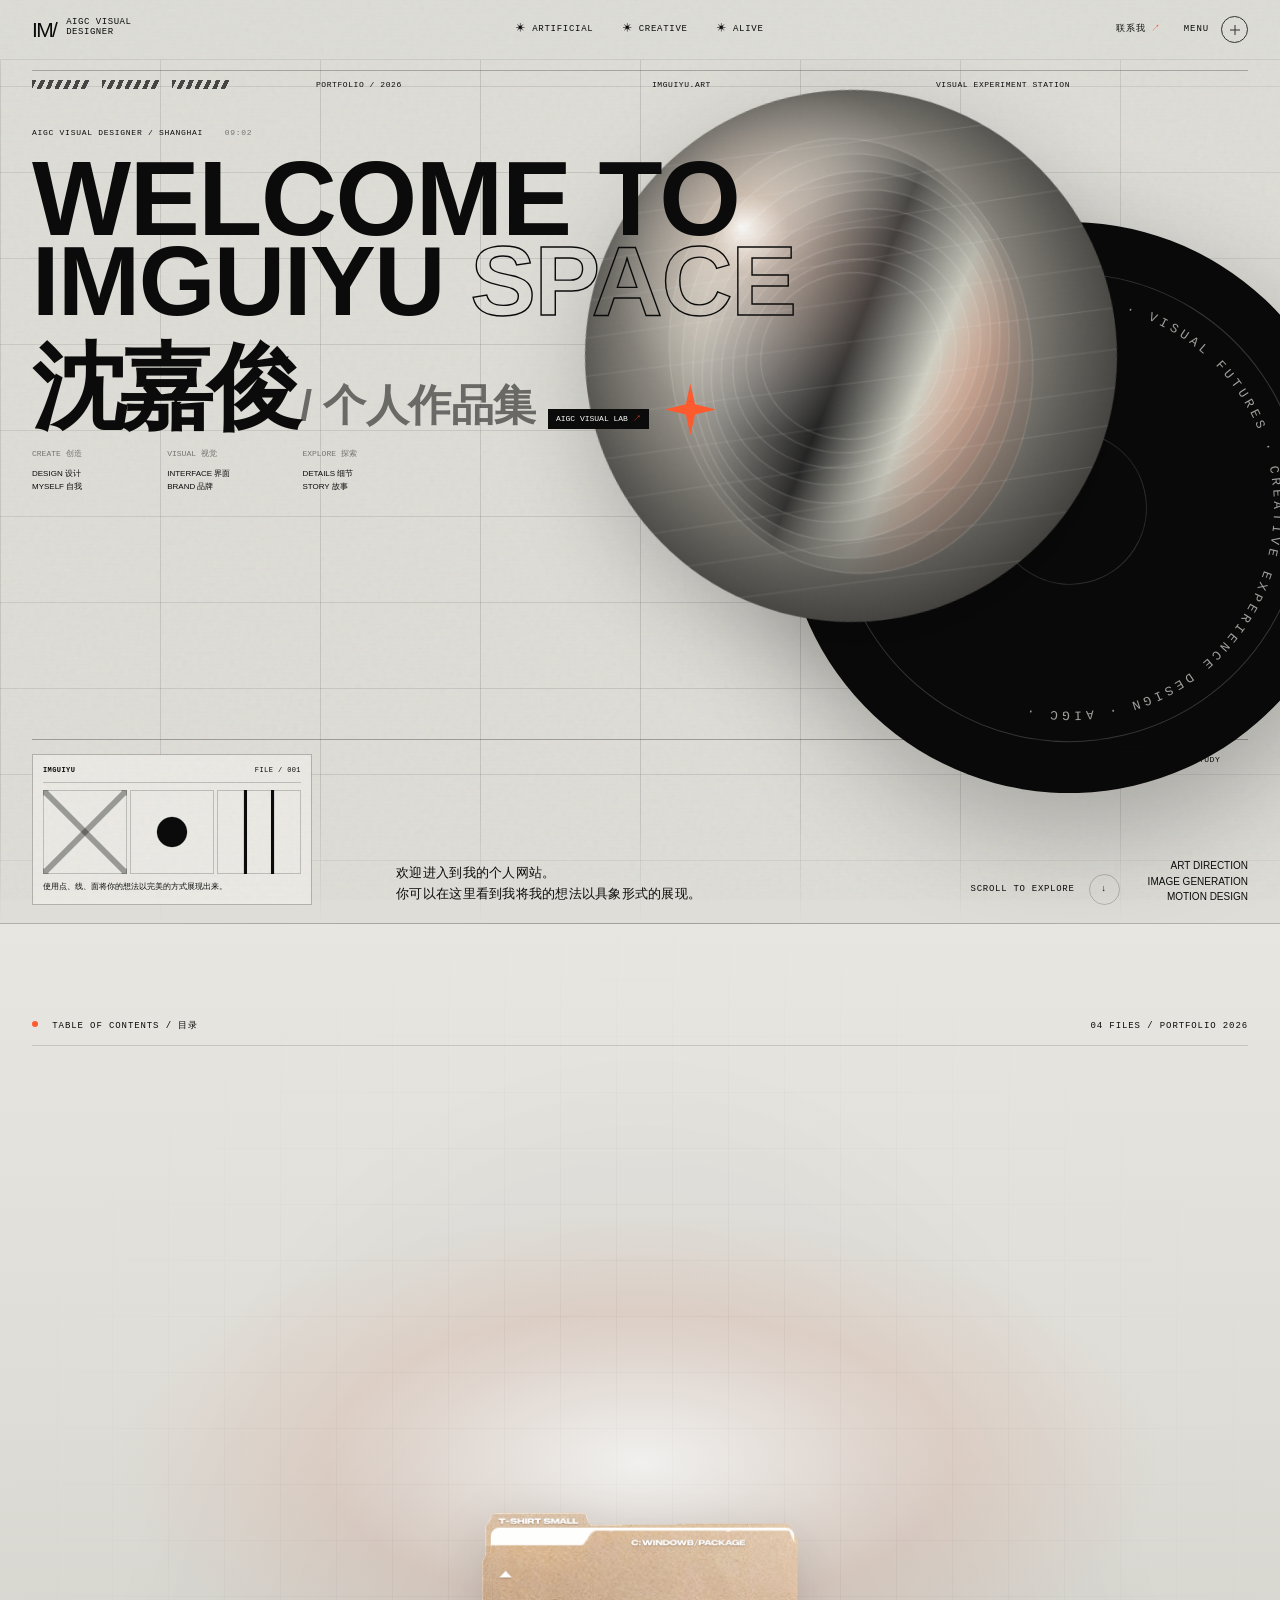
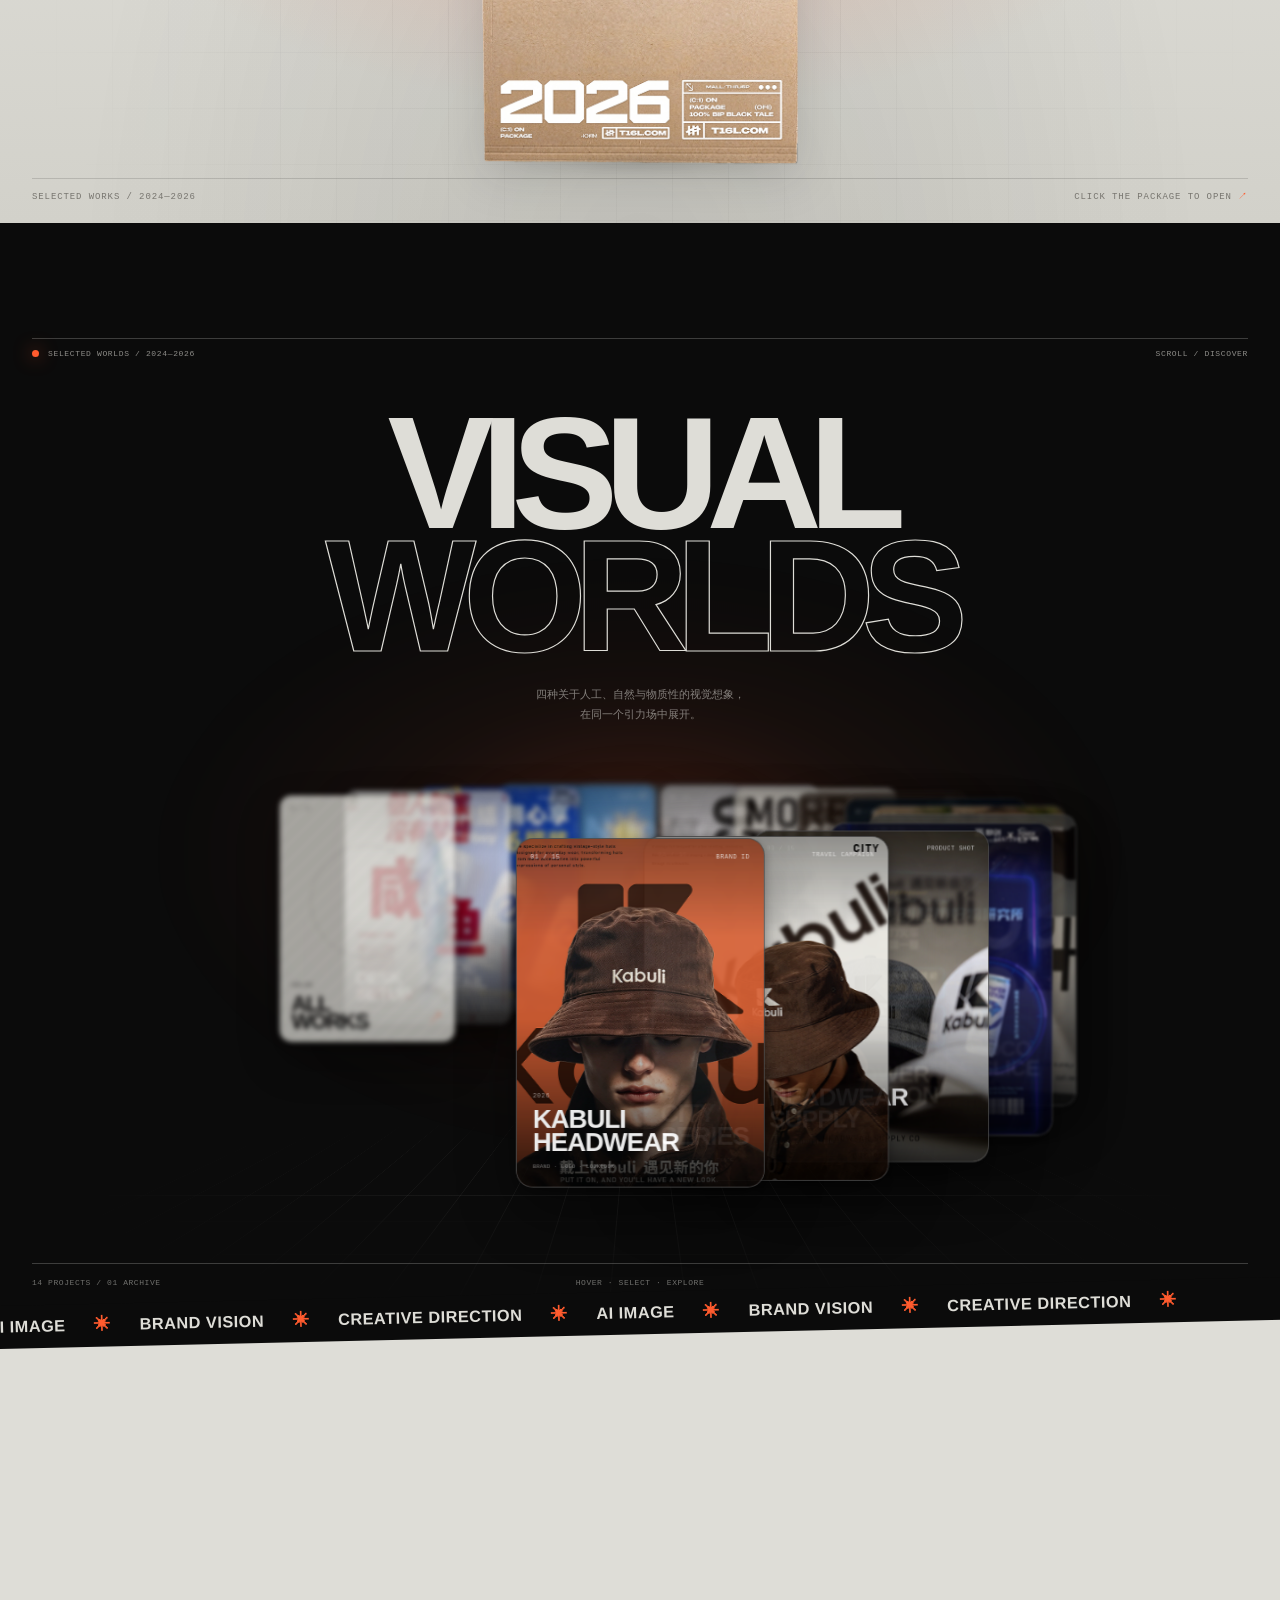
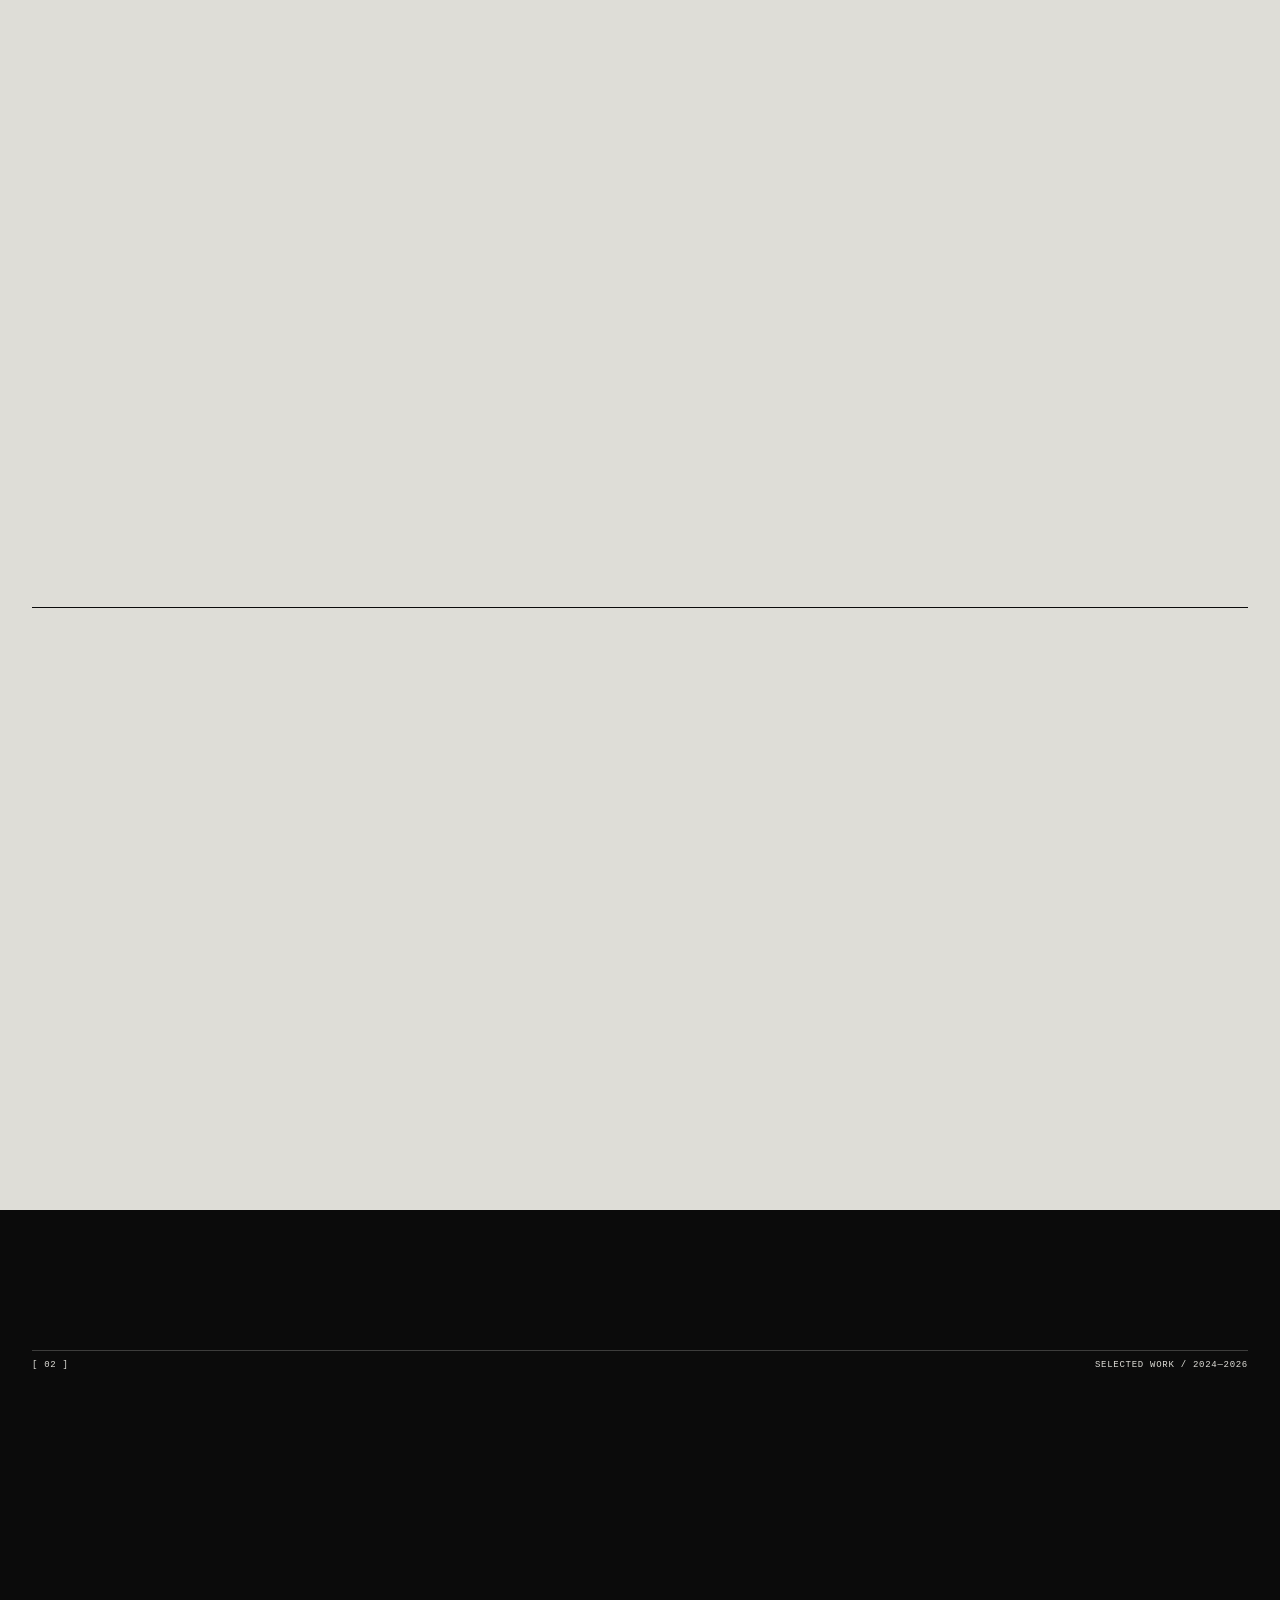
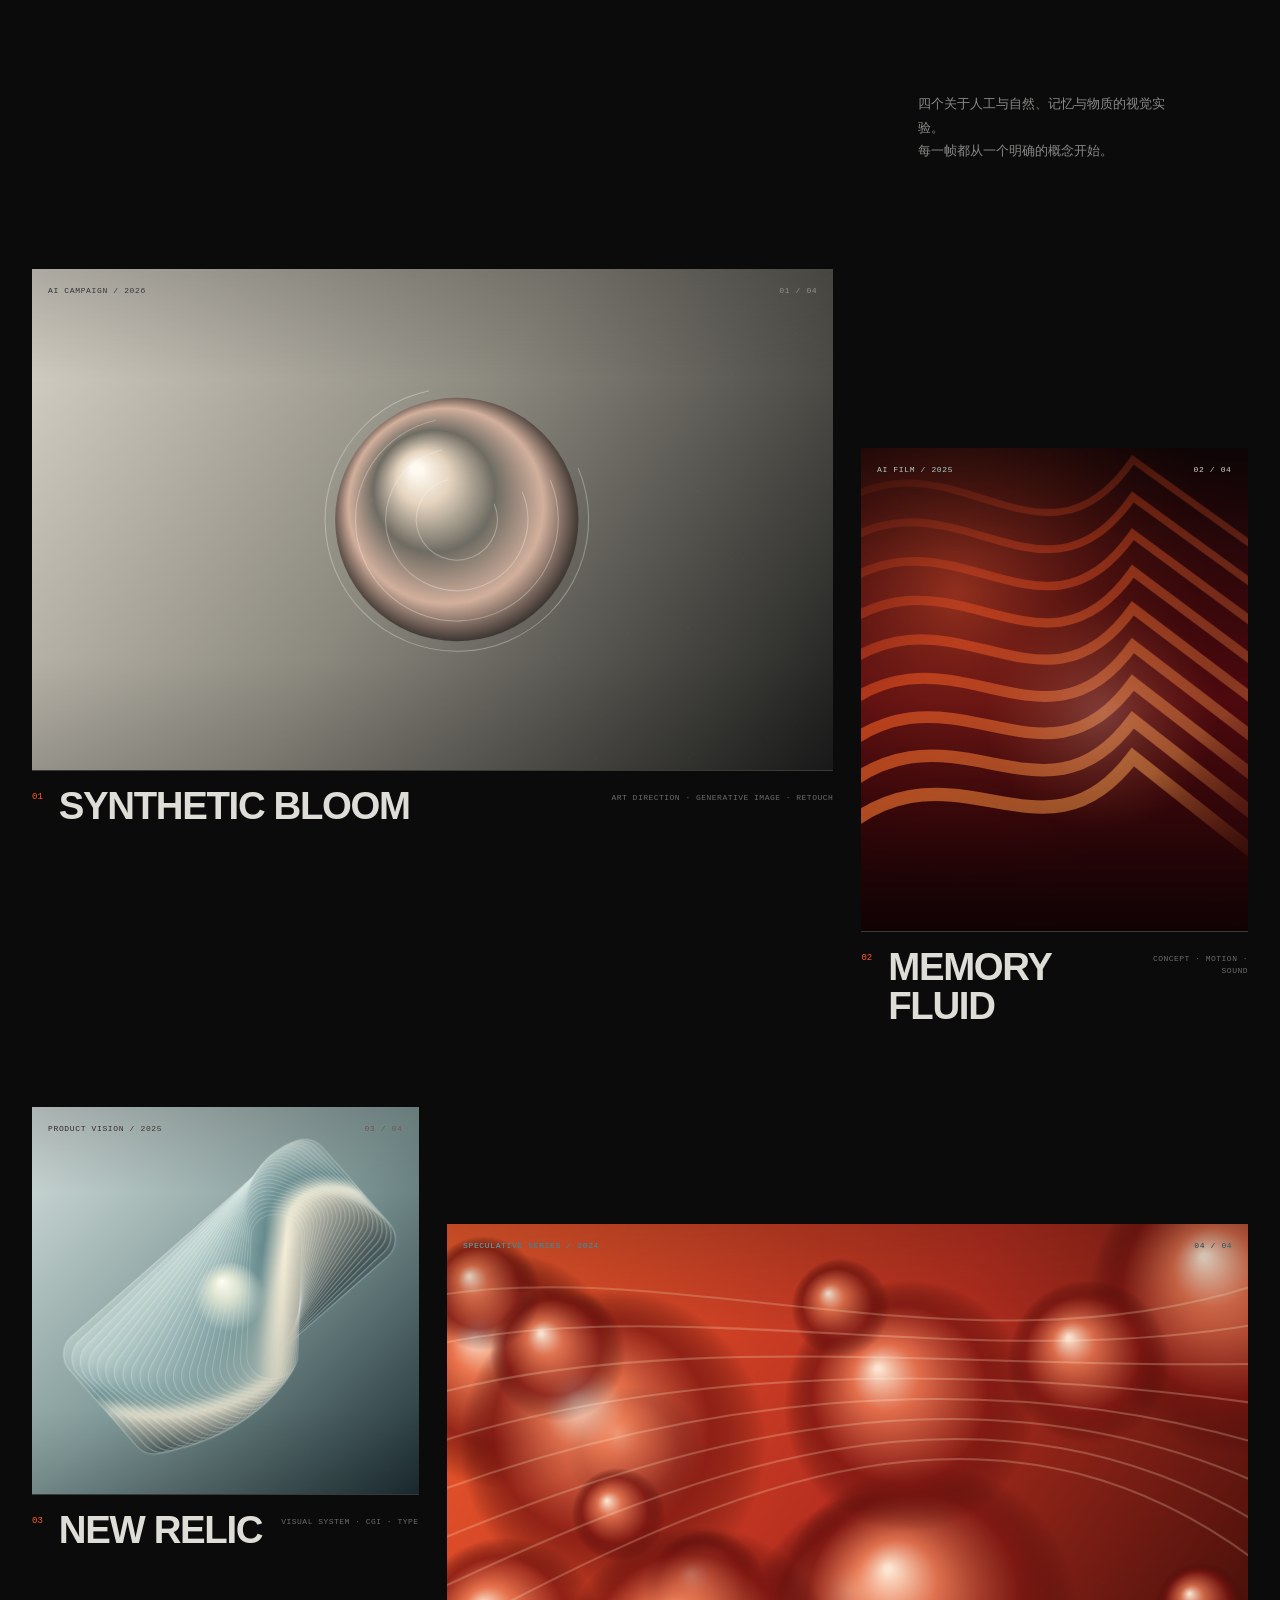
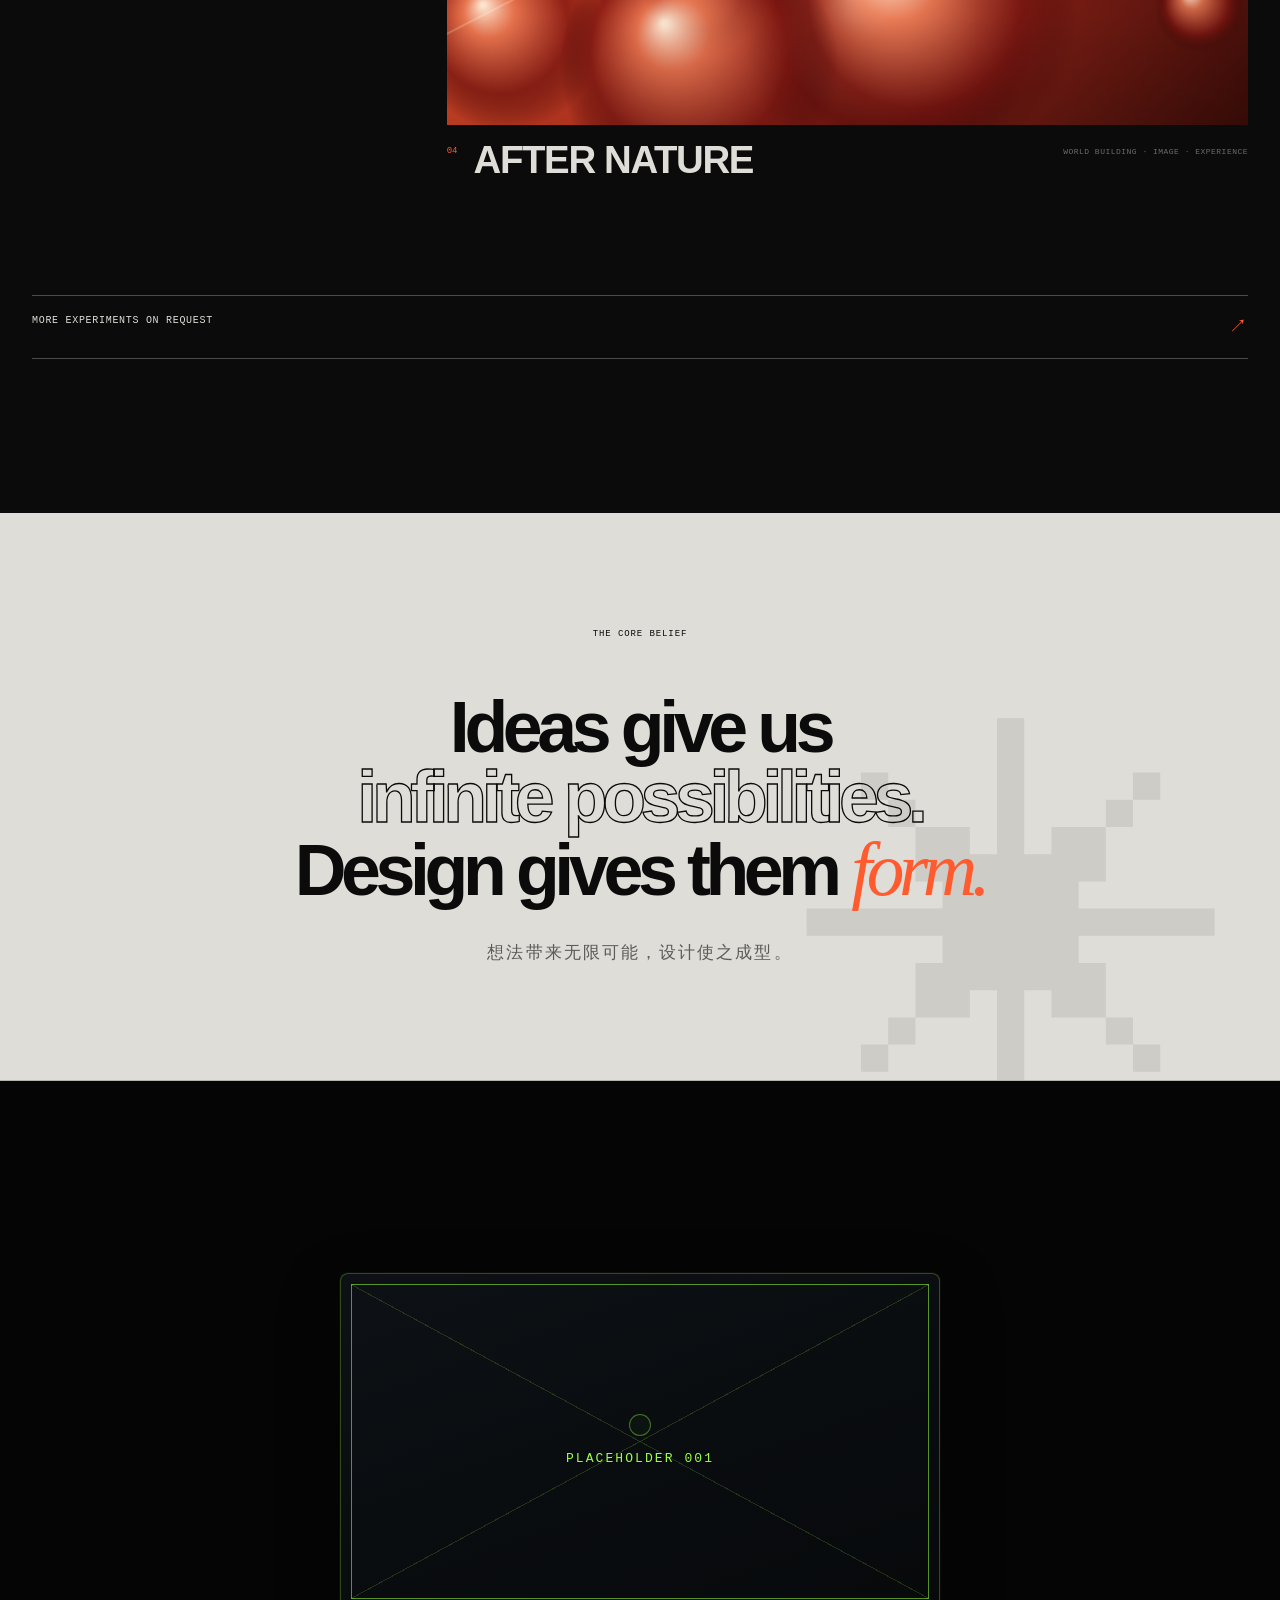
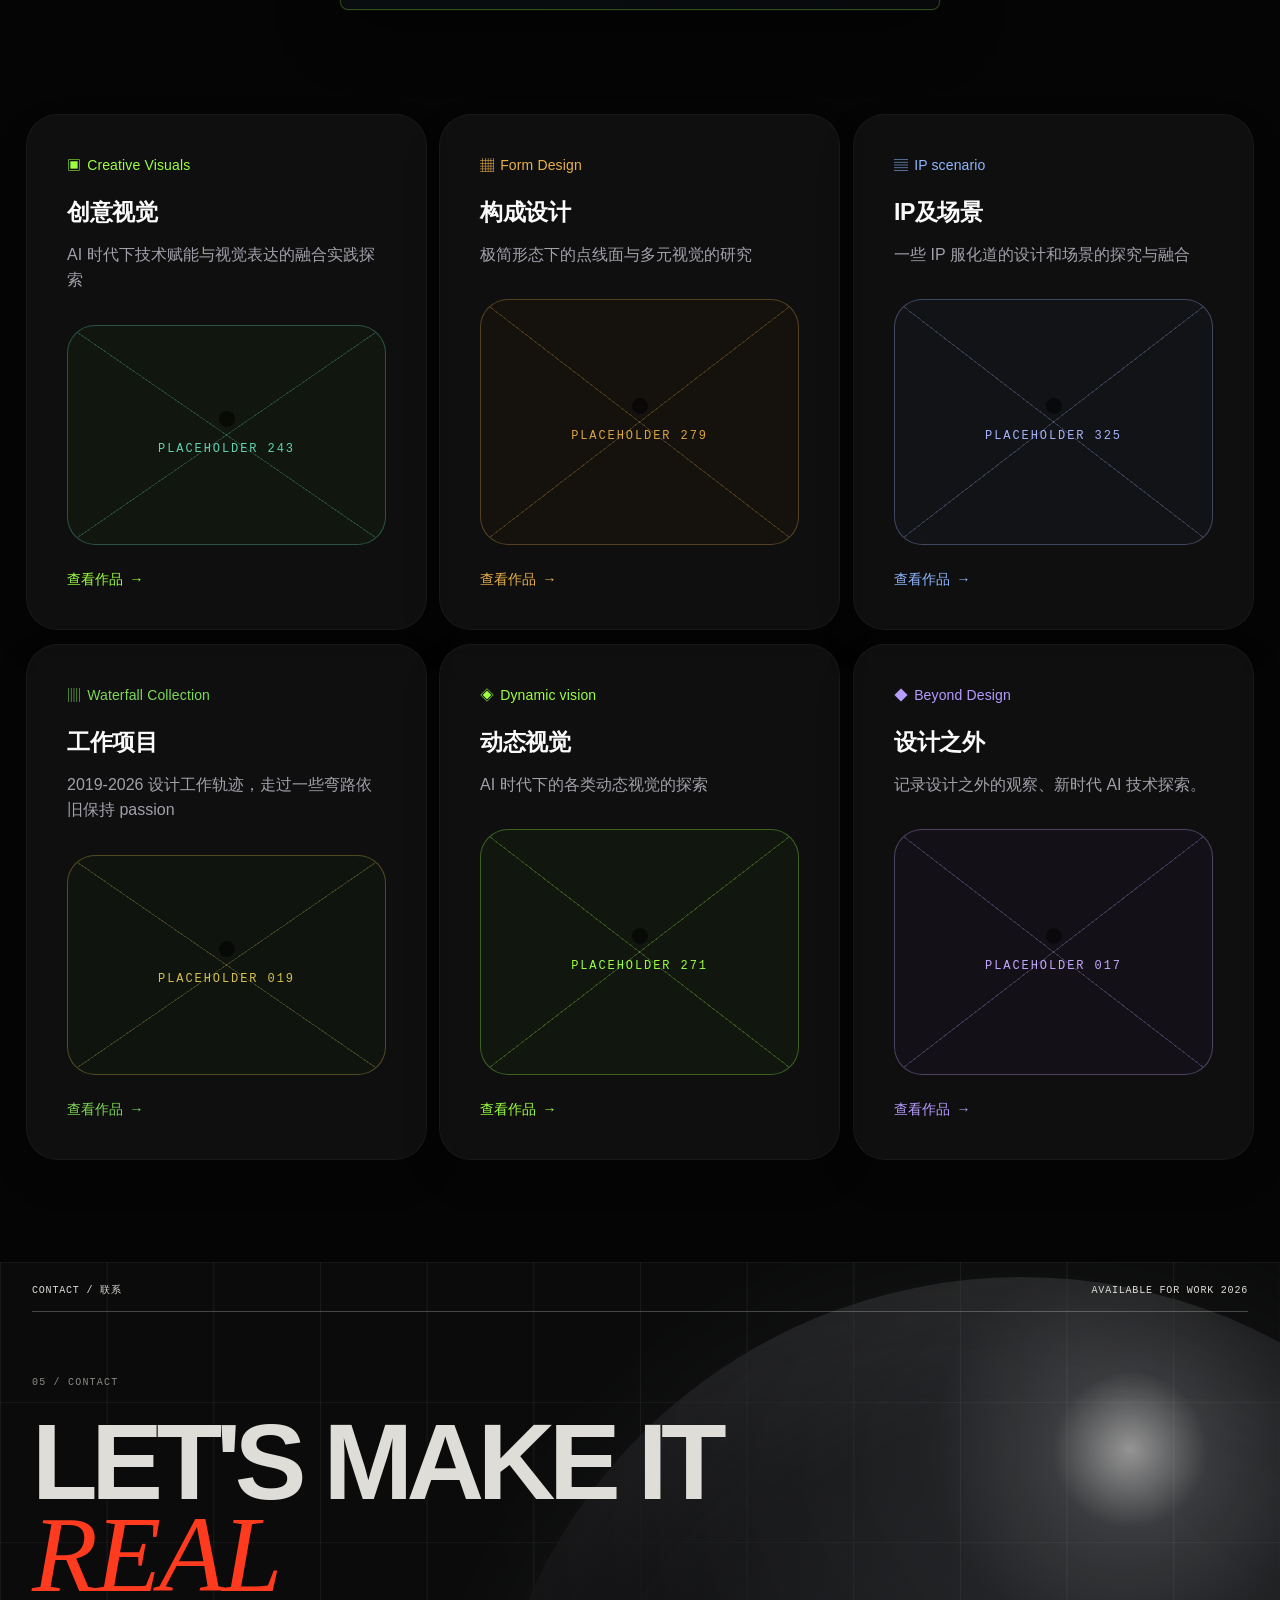
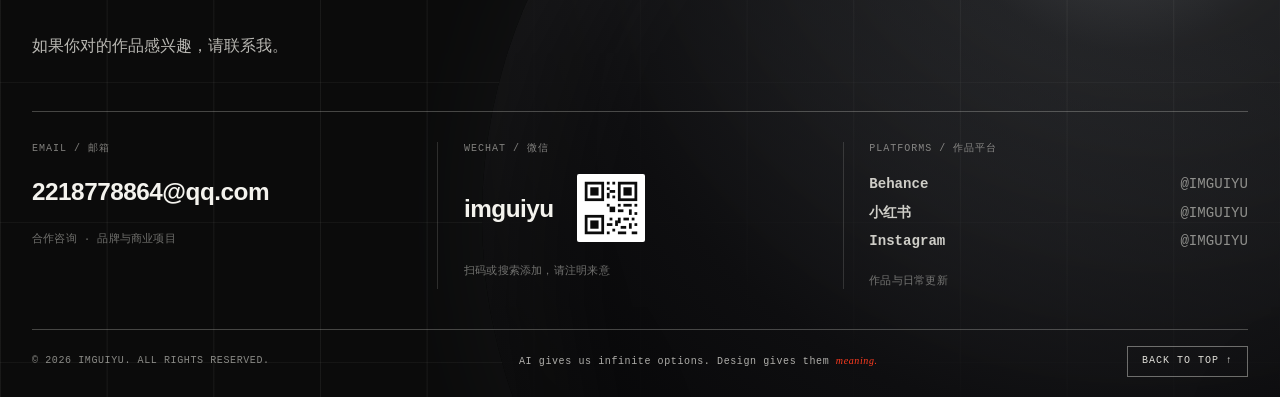
==== commit ec1714e6: "feat: add dedicated interfaces for portfolio categories" ====
--- a/index.html
+++ b/index.html
@@ -539,51 +539,57 @@
 
         <div class="signal-grid">
           <article class="signal-card reveal" style="--accent: #9cff3f; --media: #5fd3b4">
+            <a class="signal-card-hit" href="creative-visuals.html" aria-label="进入创意视觉作品页"></a>
             <span class="signal-tag"><i>▣</i> Creative Visuals</span>
             <h3>创意视觉</h3>
             <p>AI 时代下技术赋能与视觉表达的融合实践探索</p>
             <div class="signal-media"><span>PLACEHOLDER 243</span></div>
-            <a class="signal-more" href="#works">查看作品 <i>→</i></a>
+            <a class="signal-more" href="creative-visuals.html">查看作品 <i>→</i></a>
           </article>
 
           <article class="signal-card reveal" style="--accent: #e8b04b; --media: #d9a441">
+            <a class="signal-card-hit" href="form-design.html" aria-label="进入构成设计作品页"></a>
             <span class="signal-tag"><i>▦</i> Form Design</span>
             <h3>构成设计</h3>
             <p>极简形态下的点线面与多元视觉的研究</p>
             <div class="signal-media"><span>PLACEHOLDER 279</span></div>
-            <a class="signal-more" href="#works">查看作品 <i>→</i></a>
+            <a class="signal-more" href="form-design.html">查看作品 <i>→</i></a>
           </article>
 
           <article class="signal-card reveal" style="--accent: #8fb7ff; --media: #a5b4fc">
+            <a class="signal-card-hit" href="ip-scenario.html" aria-label="进入 IP 及场景作品页"></a>
             <span class="signal-tag"><i>▤</i> IP scenario</span>
             <h3>IP及场景</h3>
             <p>一些 IP 服化道的设计和场景的探究与融合</p>
             <div class="signal-media"><span>PLACEHOLDER 325</span></div>
-            <a class="signal-more" href="#works">查看作品 <i>→</i></a>
+            <a class="signal-more" href="ip-scenario.html">查看作品 <i>→</i></a>
           </article>
 
           <article class="signal-card reveal" style="--accent: #7ed957; --media: #d6c24a">
+            <a class="signal-card-hit" href="work-projects.html" aria-label="进入工作项目作品页"></a>
             <span class="signal-tag"><i>▥</i> Waterfall Collection</span>
             <h3>工作项目</h3>
             <p>2019-2026 设计工作轨迹，走过一些弯路依旧保持 passion</p>
             <div class="signal-media"><span>PLACEHOLDER 019</span></div>
-            <a class="signal-more" href="#works">查看作品 <i>→</i></a>
+            <a class="signal-more" href="work-projects.html">查看作品 <i>→</i></a>
           </article>
 
           <article class="signal-card reveal" style="--accent: #9cff3f; --media: #9cff3f">
+            <a class="signal-card-hit" href="dynamic-vision.html" aria-label="进入动态视觉作品页"></a>
             <span class="signal-tag"><i>◈</i> Dynamic vision</span>
             <h3>动态视觉</h3>
             <p>AI 时代下的各类动态视觉的探索</p>
             <div class="signal-media"><span>PLACEHOLDER 271</span></div>
-            <a class="signal-more" href="#works">查看作品 <i>→</i></a>
+            <a class="signal-more" href="dynamic-vision.html">查看作品 <i>→</i></a>
           </article>
 
           <article class="signal-card reveal" style="--accent: #b79cff; --media: #c4a7ff">
+            <a class="signal-card-hit" href="beyond-design.html" aria-label="进入设计之外作品页"></a>
             <span class="signal-tag"><i>◆</i> Beyond Design</span>
             <h3>设计之外</h3>
             <p>记录设计之外的观察、新时代 AI 技术探索。</p>
             <div class="signal-media"><span>PLACEHOLDER 017</span></div>
-            <a class="signal-more" href="#works">查看作品 <i>→</i></a>
+            <a class="signal-more" href="beyond-design.html">查看作品 <i>→</i></a>
           </article>
         </div>
       </section>
--- a/styles.css
+++ b/styles.css
@@ -2638,6 +2638,18 @@
     border-color 0.4s ease;
 }
 
+.signal-card-hit {
+  position: absolute;
+  inset: 0;
+  z-index: 5;
+  border-radius: inherit;
+}
+
+.signal-card:has(.signal-card-hit:focus-visible) {
+  outline: 2px solid var(--accent);
+  outline-offset: 5px;
+}
+
 @media (min-width: 640px) {
   .signal-card {
     padding: 32px;
@@ -2771,6 +2783,8 @@
 }
 
 .signal-more {
+  position: relative;
+  z-index: 6;
   display: inline-flex;
   gap: 6px;
   align-items: center;
@@ -2780,6 +2794,7 @@
   font-size: 14px;
   font-weight: 500;
   letter-spacing: 0.01em;
+  pointer-events: none;
 }
 
 .signal-more i {
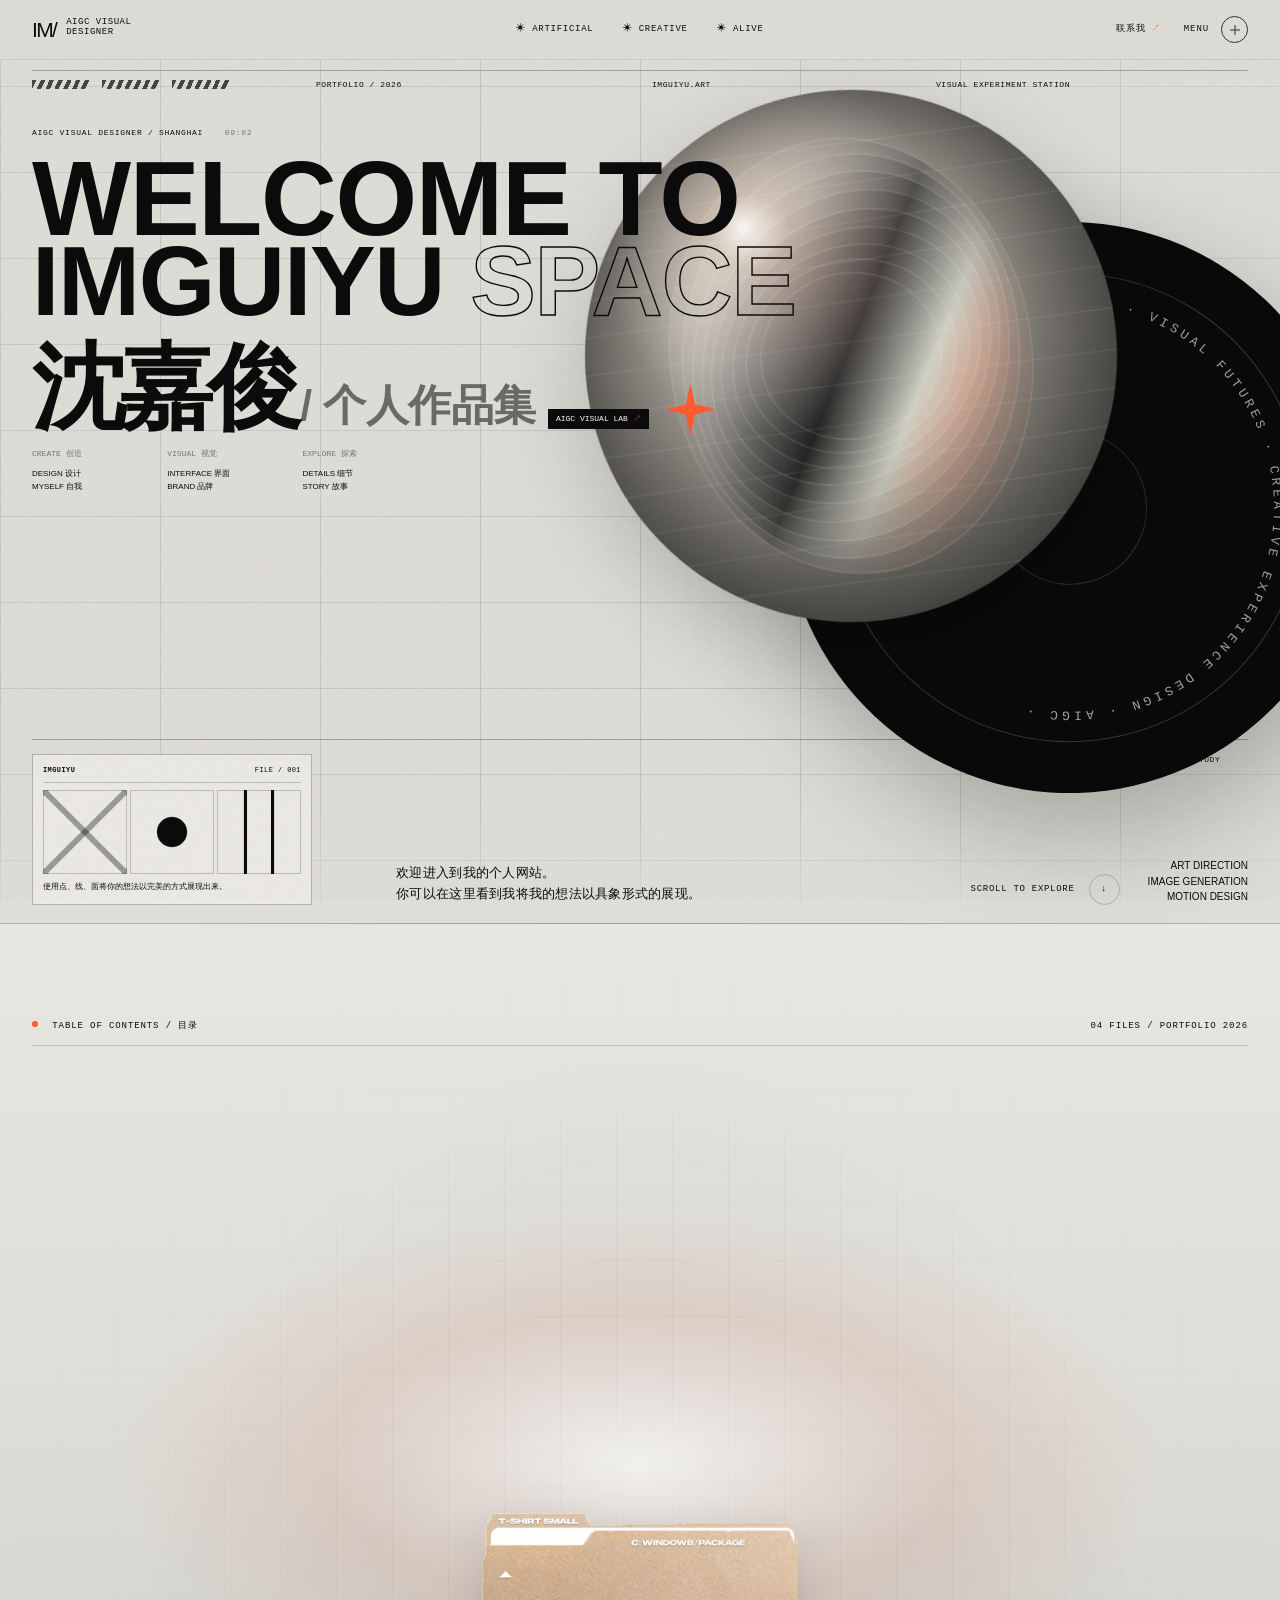
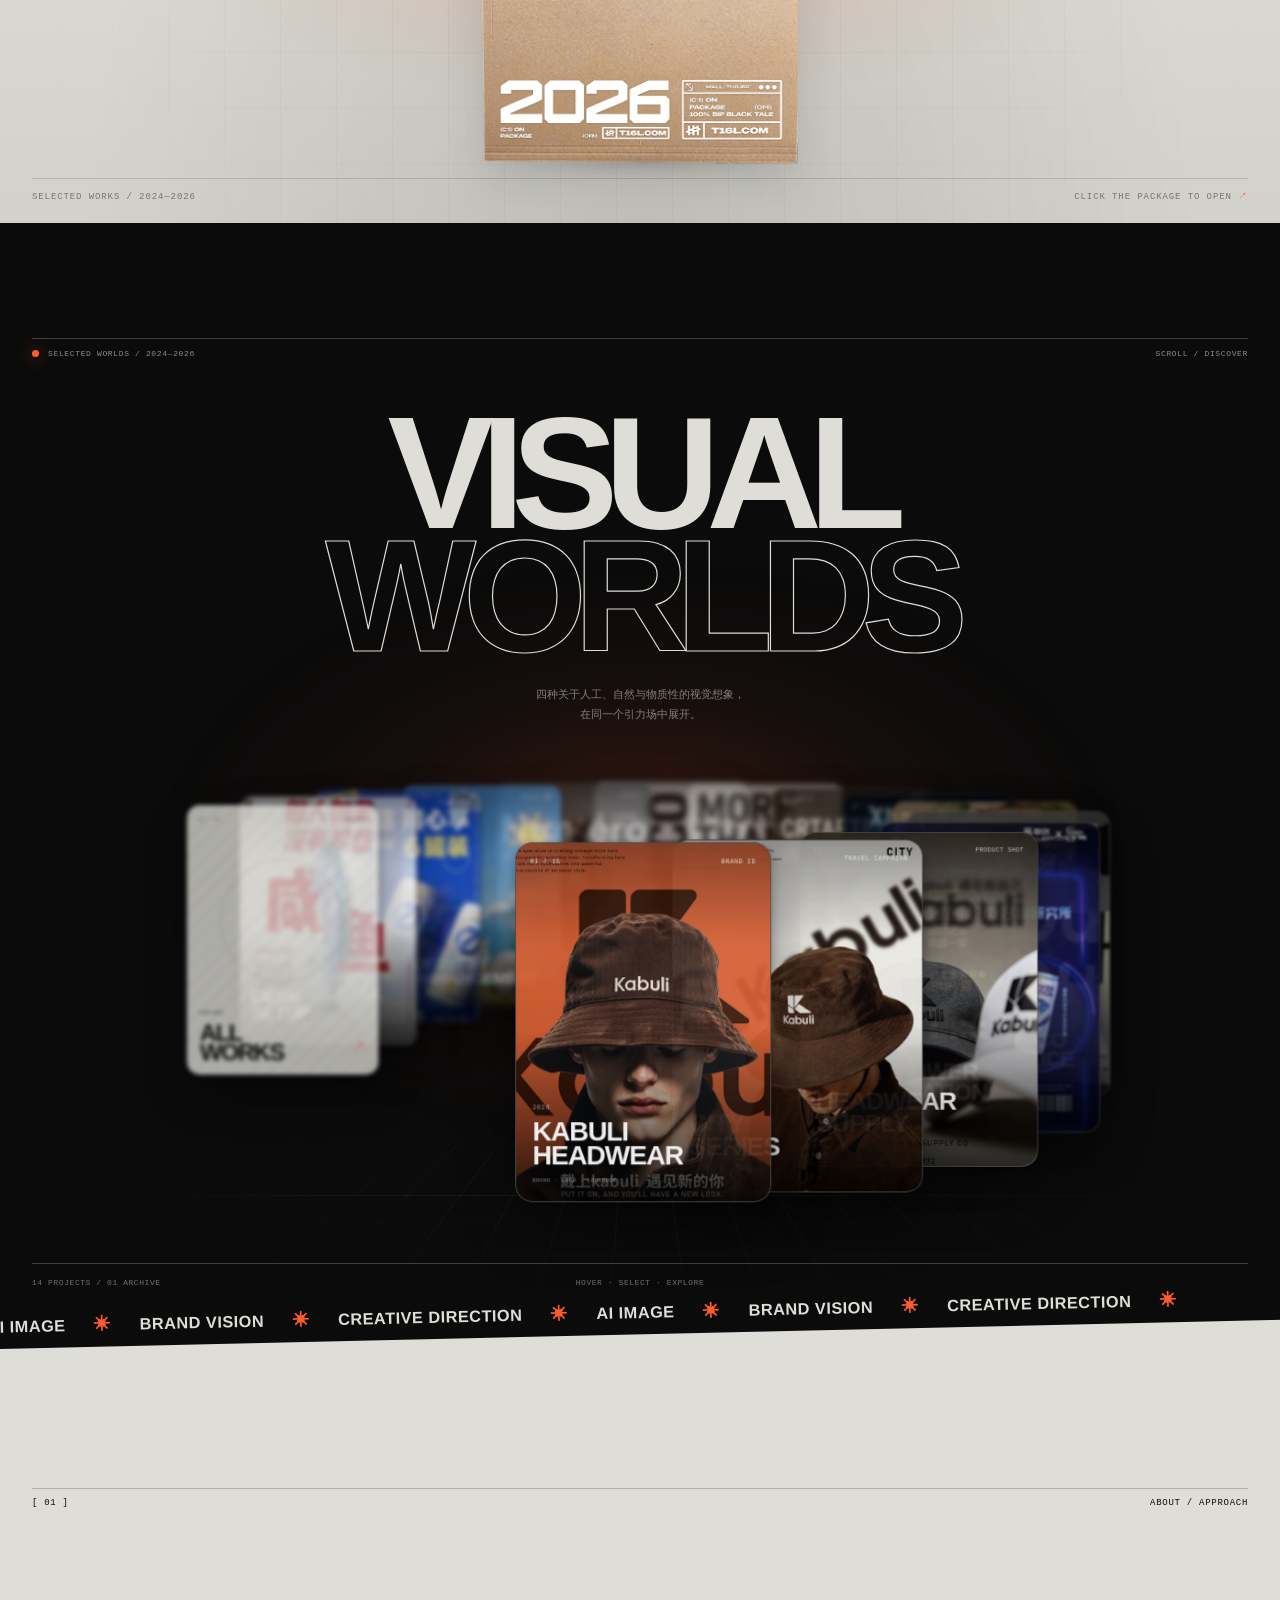
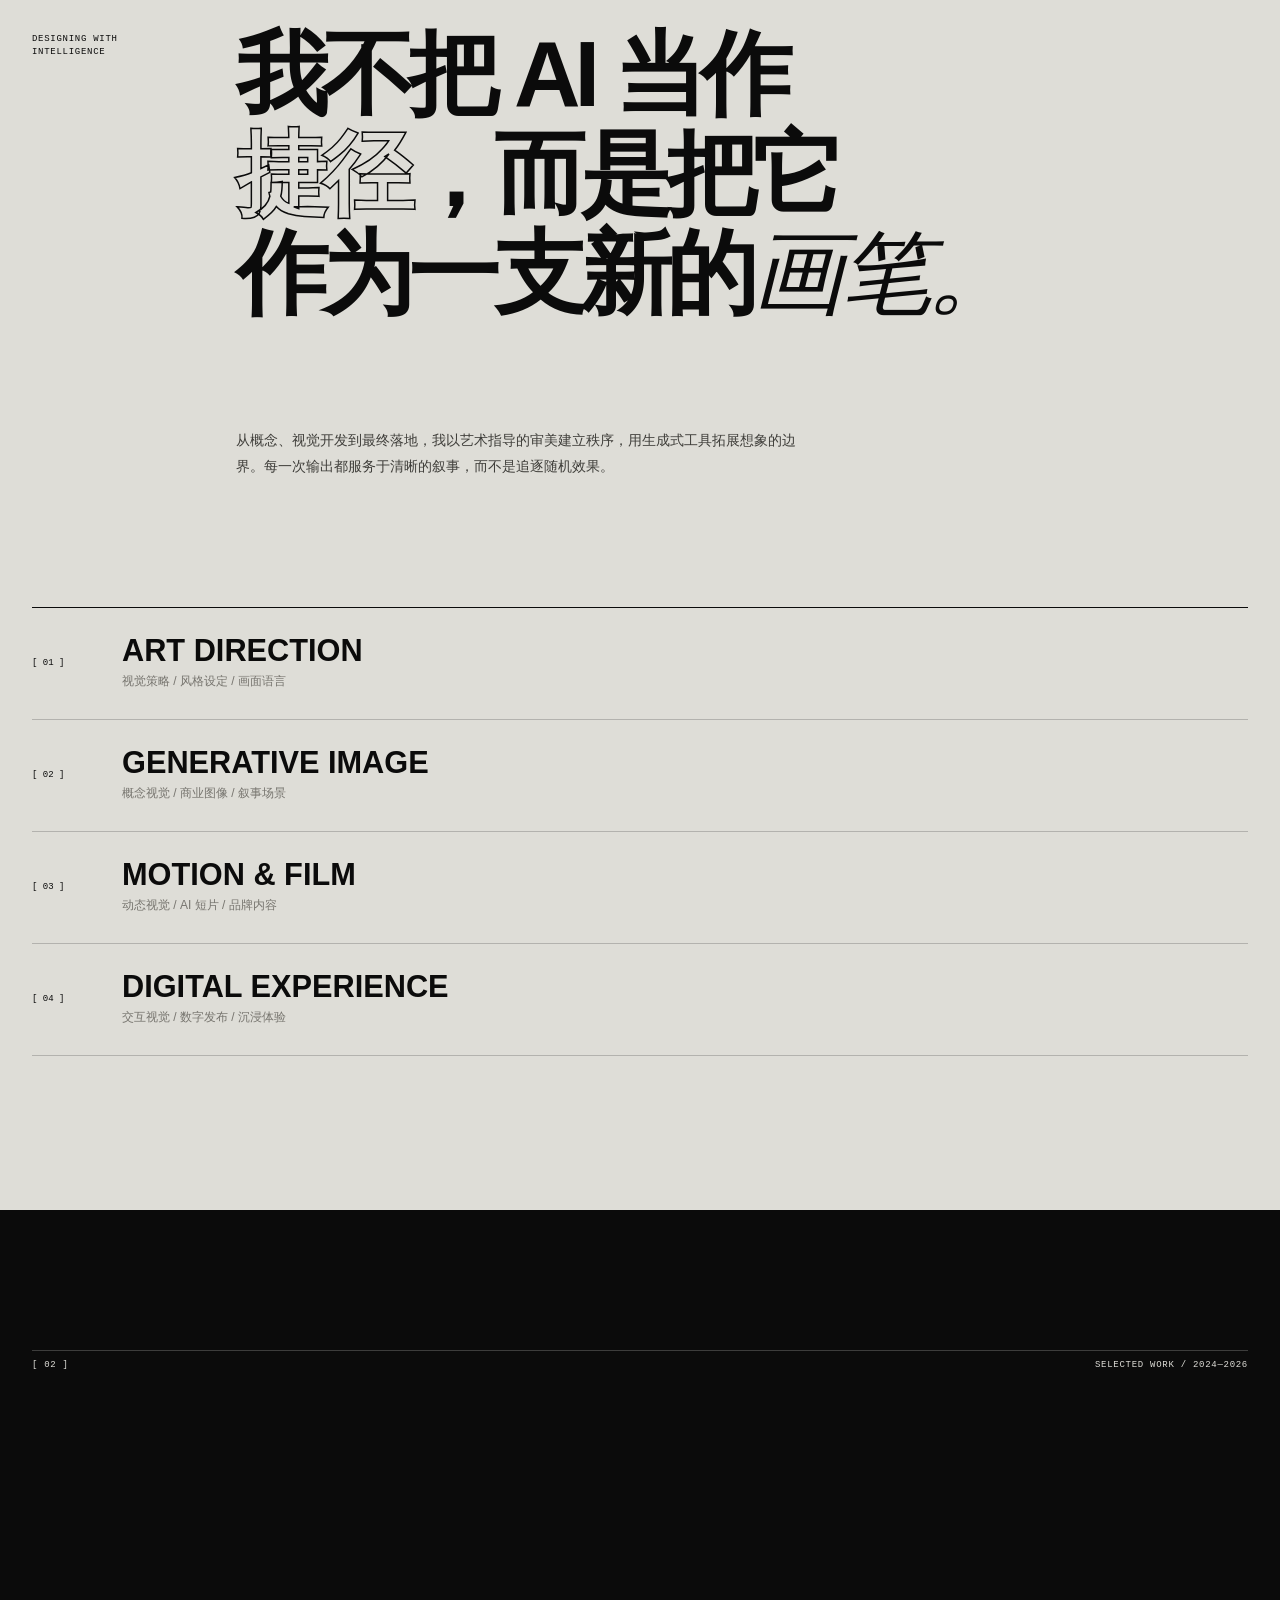
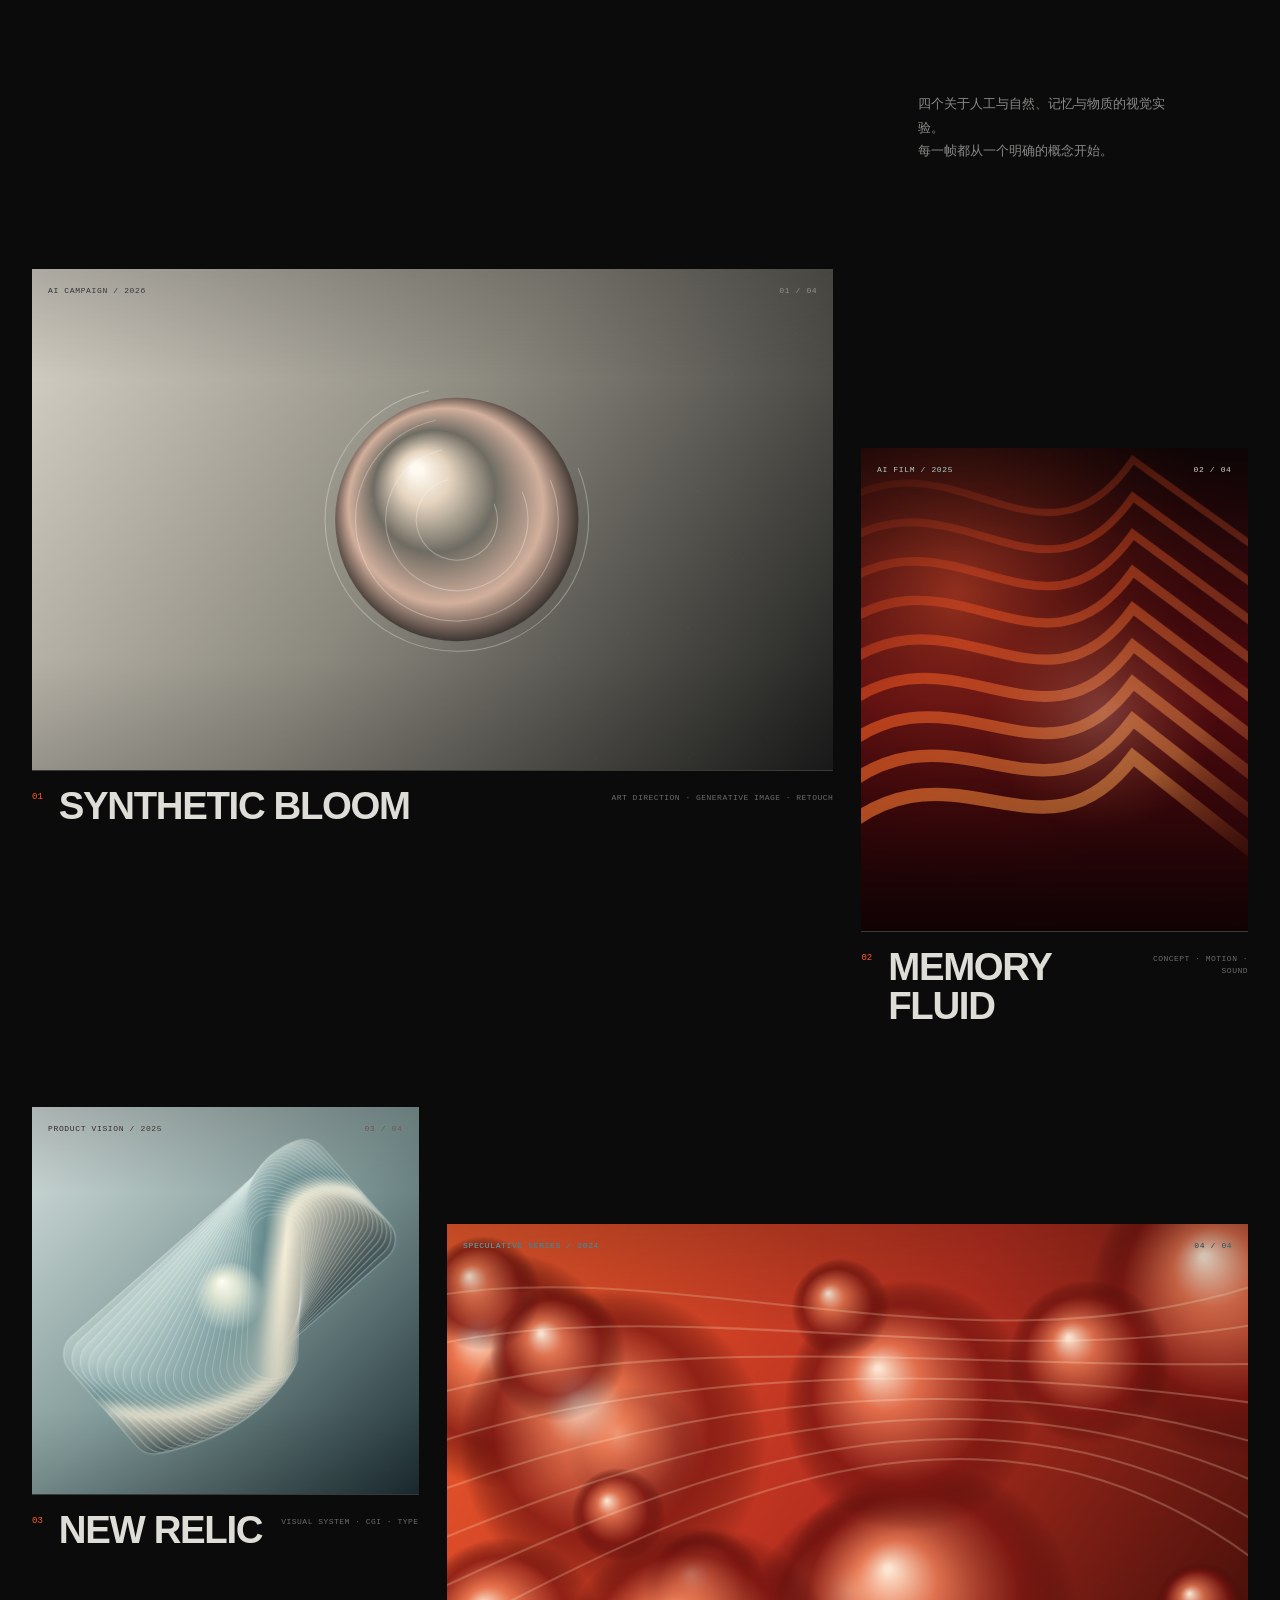
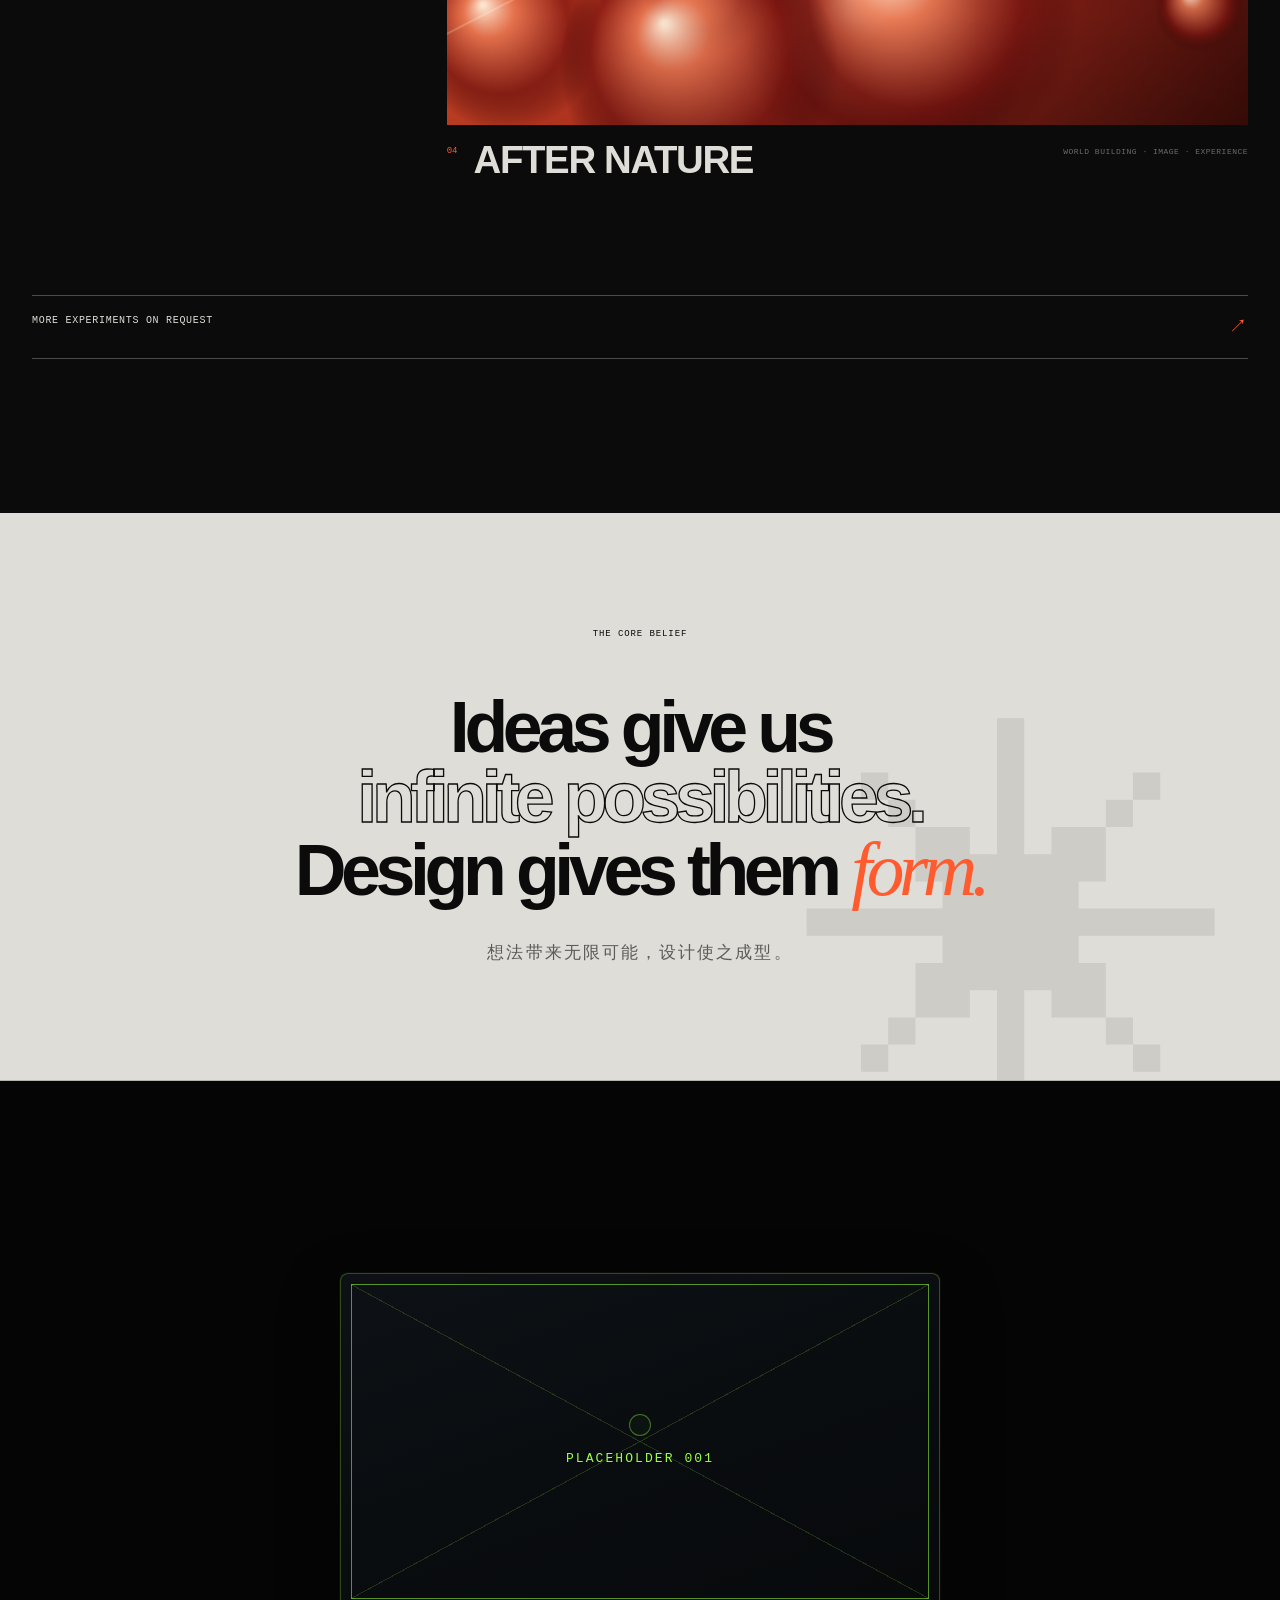
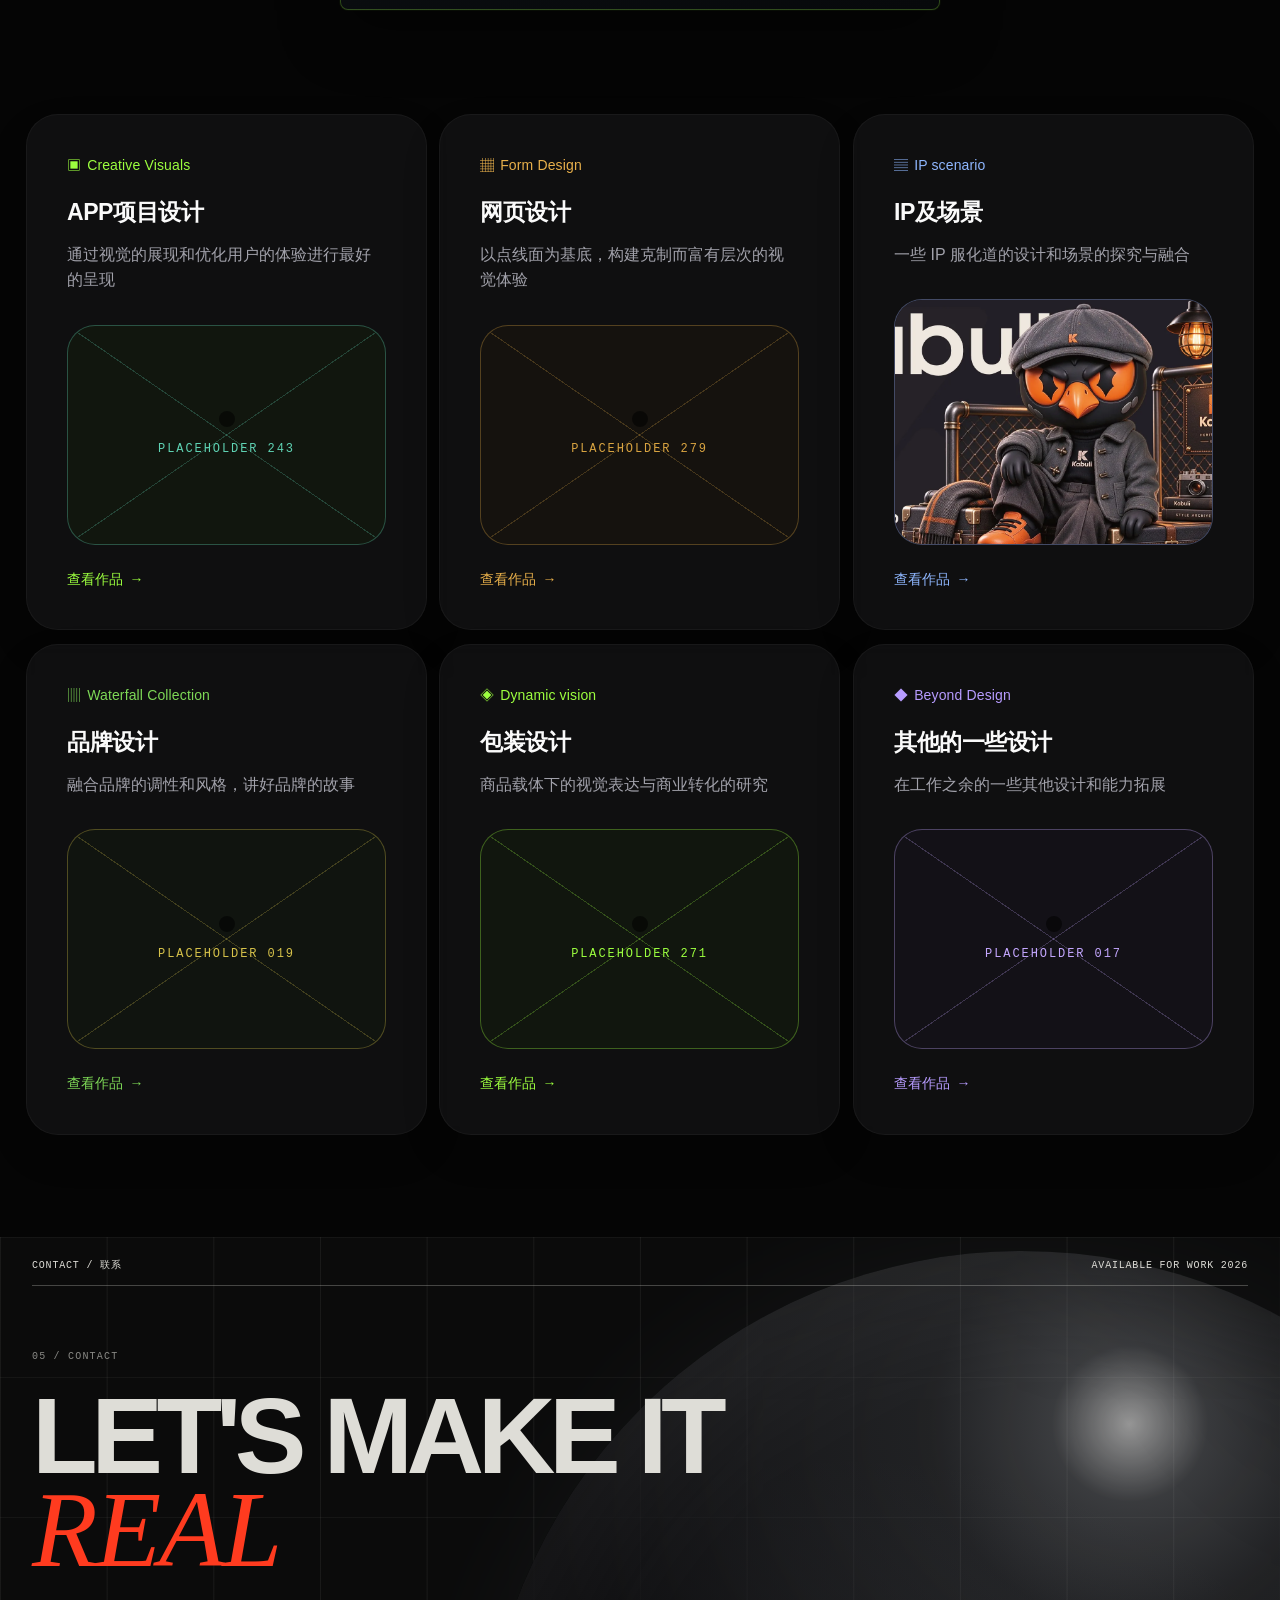
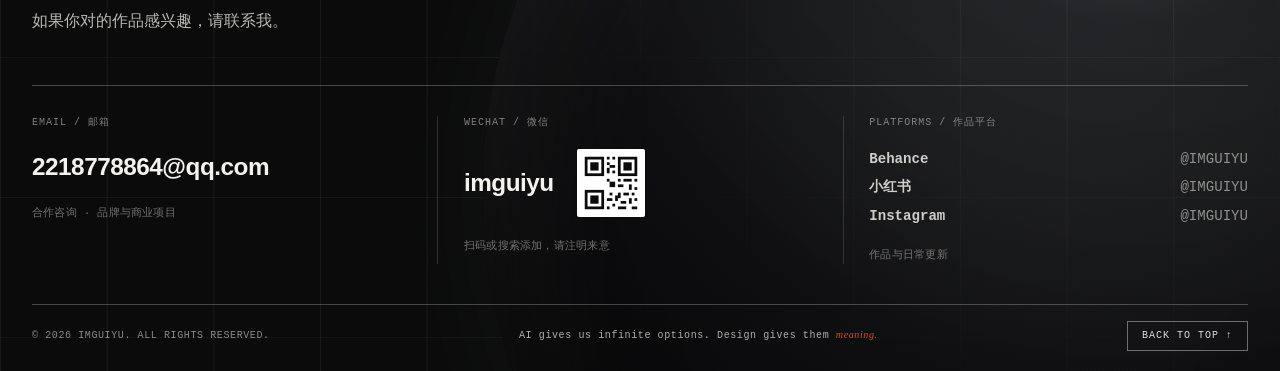
==== commit 798080f9: "feat: add Kabuli character artwork to IP card" ====
--- a/index.html
+++ b/index.html
@@ -541,8 +541,8 @@
           <article class="signal-card reveal" style="--accent: #9cff3f; --media: #5fd3b4">
             <a class="signal-card-hit" href="creative-visuals.html" aria-label="进入创意视觉作品页"></a>
             <span class="signal-tag"><i>▣</i> Creative Visuals</span>
-            <h3>创意视觉</h3>
-            <p>AI 时代下技术赋能与视觉表达的融合实践探索</p>
+            <h3>APP项目设计</h3>
+            <p>通过视觉的展现和优化用户的体验进行最好的呈现</p>
             <div class="signal-media"><span>PLACEHOLDER 243</span></div>
             <a class="signal-more" href="creative-visuals.html">查看作品 <i>→</i></a>
           </article>
@@ -550,8 +550,8 @@
           <article class="signal-card reveal" style="--accent: #e8b04b; --media: #d9a441">
             <a class="signal-card-hit" href="form-design.html" aria-label="进入构成设计作品页"></a>
             <span class="signal-tag"><i>▦</i> Form Design</span>
-            <h3>构成设计</h3>
-            <p>极简形态下的点线面与多元视觉的研究</p>
+            <h3>网页设计</h3>
+            <p>以点线面为基底，构建克制而富有层次的视觉体验</p>
             <div class="signal-media"><span>PLACEHOLDER 279</span></div>
             <a class="signal-more" href="form-design.html">查看作品 <i>→</i></a>
           </article>
@@ -561,15 +561,24 @@
             <span class="signal-tag"><i>▤</i> IP scenario</span>
             <h3>IP及场景</h3>
             <p>一些 IP 服化道的设计和场景的探究与融合</p>
-            <div class="signal-media"><span>PLACEHOLDER 325</span></div>
+            <div class="signal-media signal-media-photo">
+              <img
+                src="assets/kabuli-character-ip.webp"
+                alt="Kabuli 角色 IP 设计与场景"
+                width="1600"
+                height="780"
+                loading="lazy"
+                decoding="async"
+              />
+            </div>
             <a class="signal-more" href="ip-scenario.html">查看作品 <i>→</i></a>
           </article>
 
           <article class="signal-card reveal" style="--accent: #7ed957; --media: #d6c24a">
             <a class="signal-card-hit" href="work-projects.html" aria-label="进入工作项目作品页"></a>
             <span class="signal-tag"><i>▥</i> Waterfall Collection</span>
-            <h3>工作项目</h3>
-            <p>2019-2026 设计工作轨迹，走过一些弯路依旧保持 passion</p>
+            <h3>品牌设计</h3>
+            <p>融合品牌的调性和风格，讲好品牌的故事</p>
             <div class="signal-media"><span>PLACEHOLDER 019</span></div>
             <a class="signal-more" href="work-projects.html">查看作品 <i>→</i></a>
           </article>
@@ -577,8 +586,8 @@
           <article class="signal-card reveal" style="--accent: #9cff3f; --media: #9cff3f">
             <a class="signal-card-hit" href="dynamic-vision.html" aria-label="进入动态视觉作品页"></a>
             <span class="signal-tag"><i>◈</i> Dynamic vision</span>
-            <h3>动态视觉</h3>
-            <p>AI 时代下的各类动态视觉的探索</p>
+            <h3>包装设计</h3>
+            <p>商品载体下的视觉表达与商业转化的研究</p>
             <div class="signal-media"><span>PLACEHOLDER 271</span></div>
             <a class="signal-more" href="dynamic-vision.html">查看作品 <i>→</i></a>
           </article>
@@ -586,8 +595,8 @@
           <article class="signal-card reveal" style="--accent: #b79cff; --media: #c4a7ff">
             <a class="signal-card-hit" href="beyond-design.html" aria-label="进入设计之外作品页"></a>
             <span class="signal-tag"><i>◆</i> Beyond Design</span>
-            <h3>设计之外</h3>
-            <p>记录设计之外的观察、新时代 AI 技术探索。</p>
+            <h3>其他的一些设计</h3>
+            <p>在工作之余的一些其他设计和能力拓展</p>
             <div class="signal-media"><span>PLACEHOLDER 017</span></div>
             <a class="signal-more" href="beyond-design.html">查看作品 <i>→</i></a>
           </article>
--- a/styles.css
+++ b/styles.css
@@ -2747,6 +2747,30 @@
   transform: scale(1.025);
 }
 
+.signal-media-photo {
+  padding: 0;
+  background: #15171d;
+}
+
+.signal-media-photo::before,
+.signal-media-photo::after {
+  display: none;
+}
+
+.signal-media-photo img {
+  display: block;
+  width: 100%;
+  height: 100%;
+  object-fit: cover;
+  object-position: 62% center;
+  transform: scale(1.01);
+  transition: transform 0.8s var(--ease-out);
+}
+
+.signal-card:hover .signal-media-photo img {
+  transform: scale(1.055);
+}
+
 .signal-media::before {
   width: 16px;
   height: 16px;
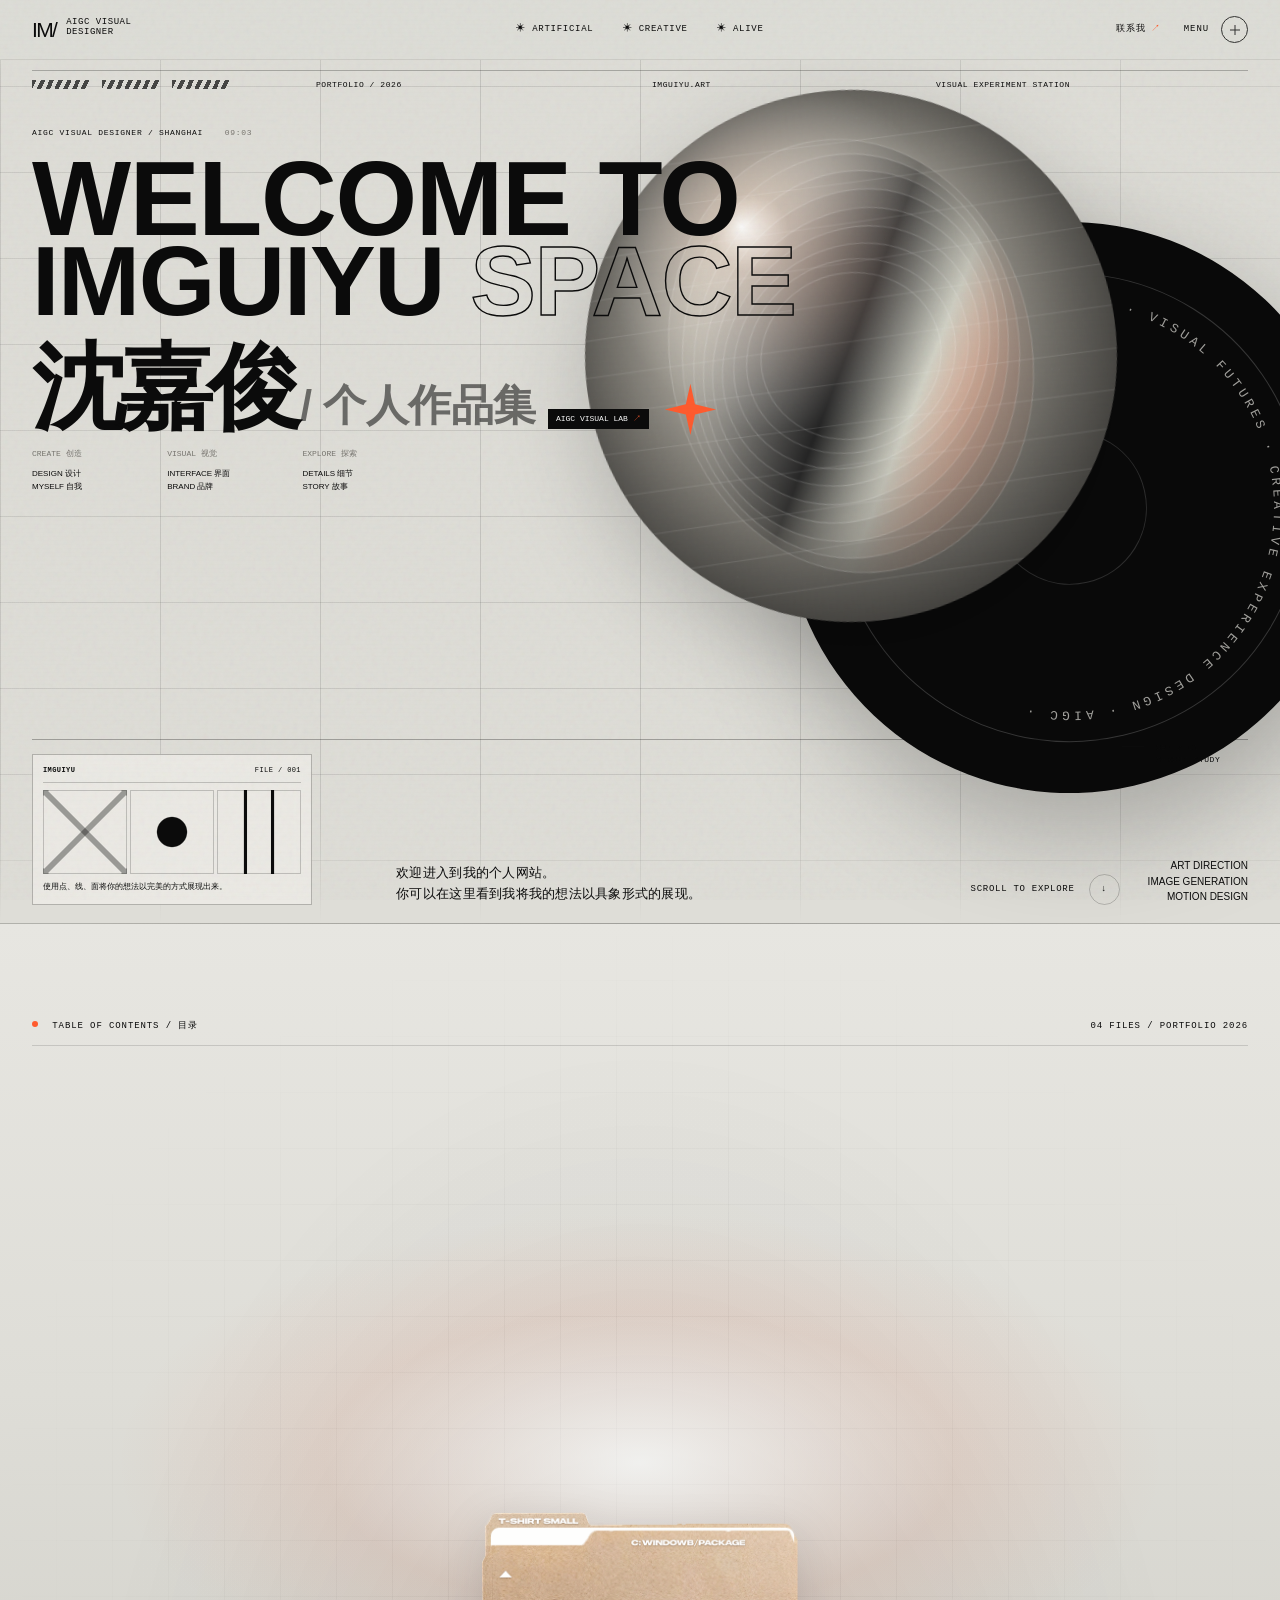
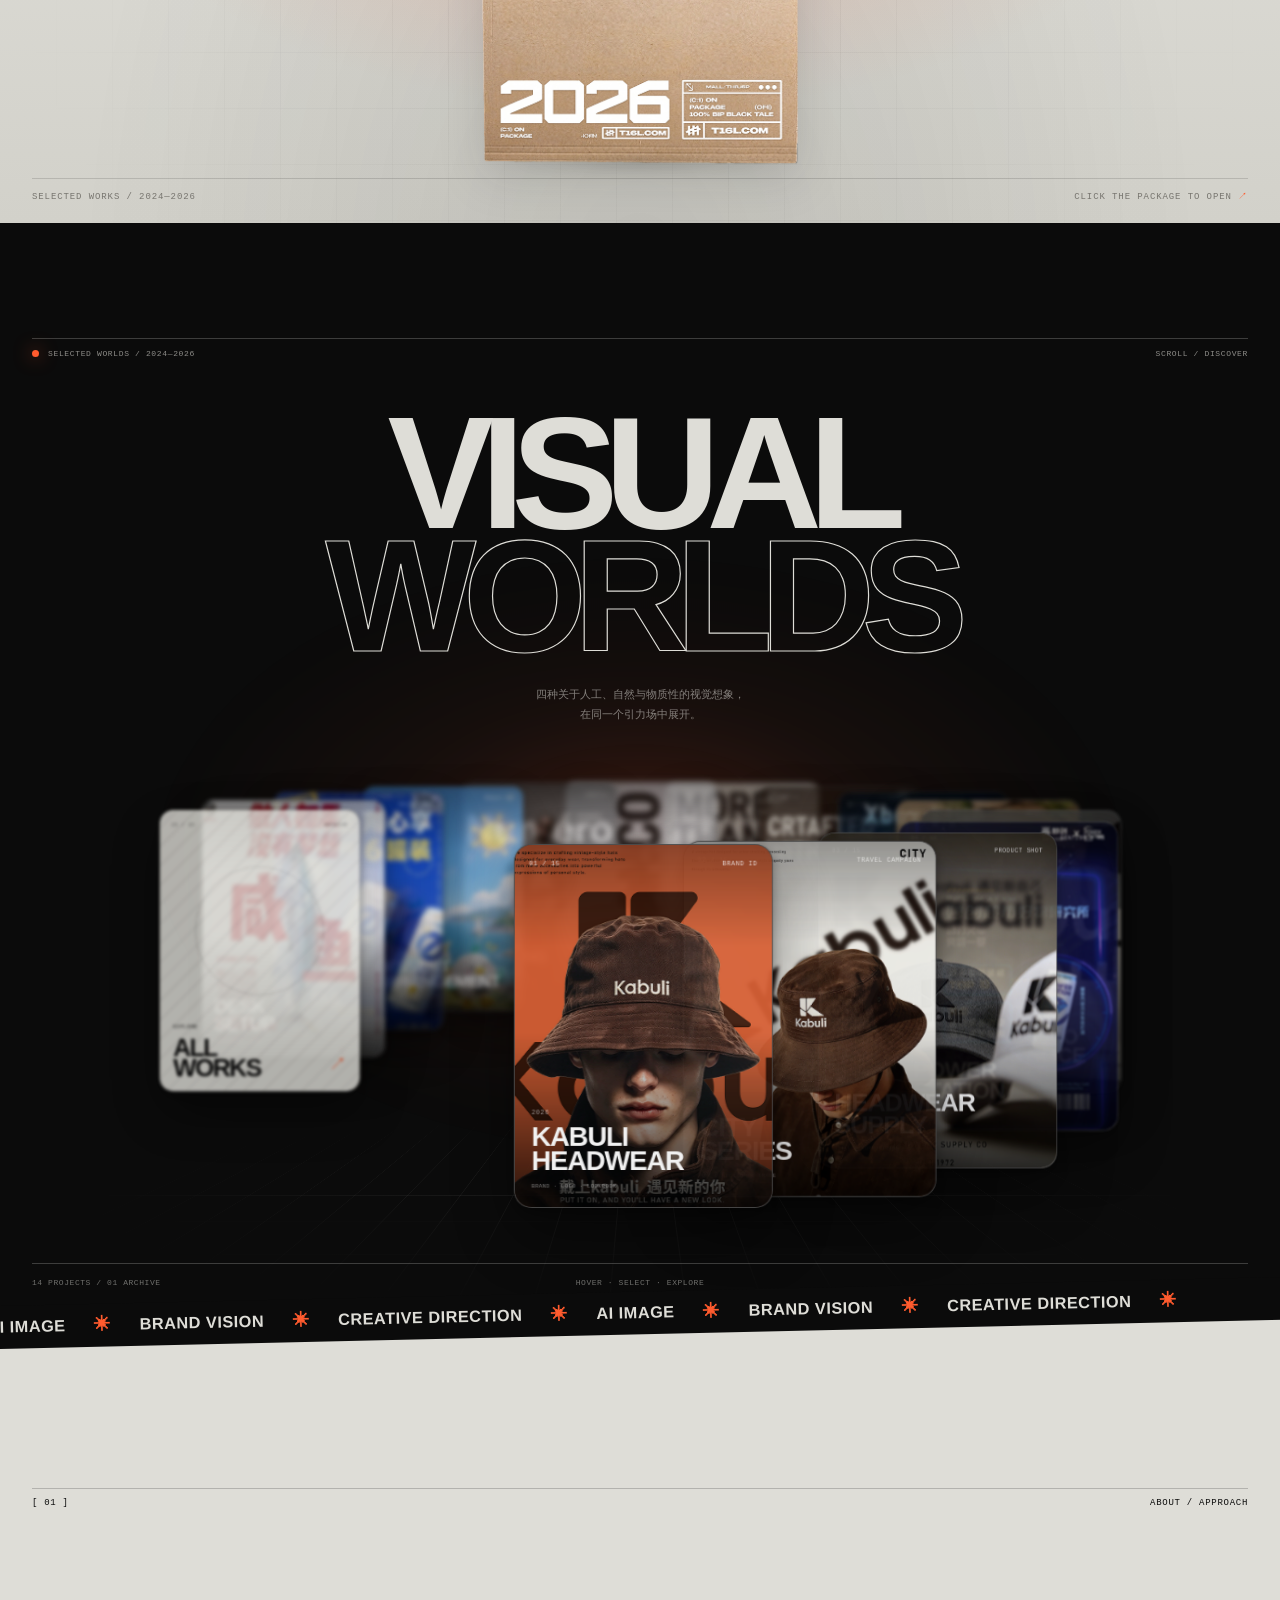
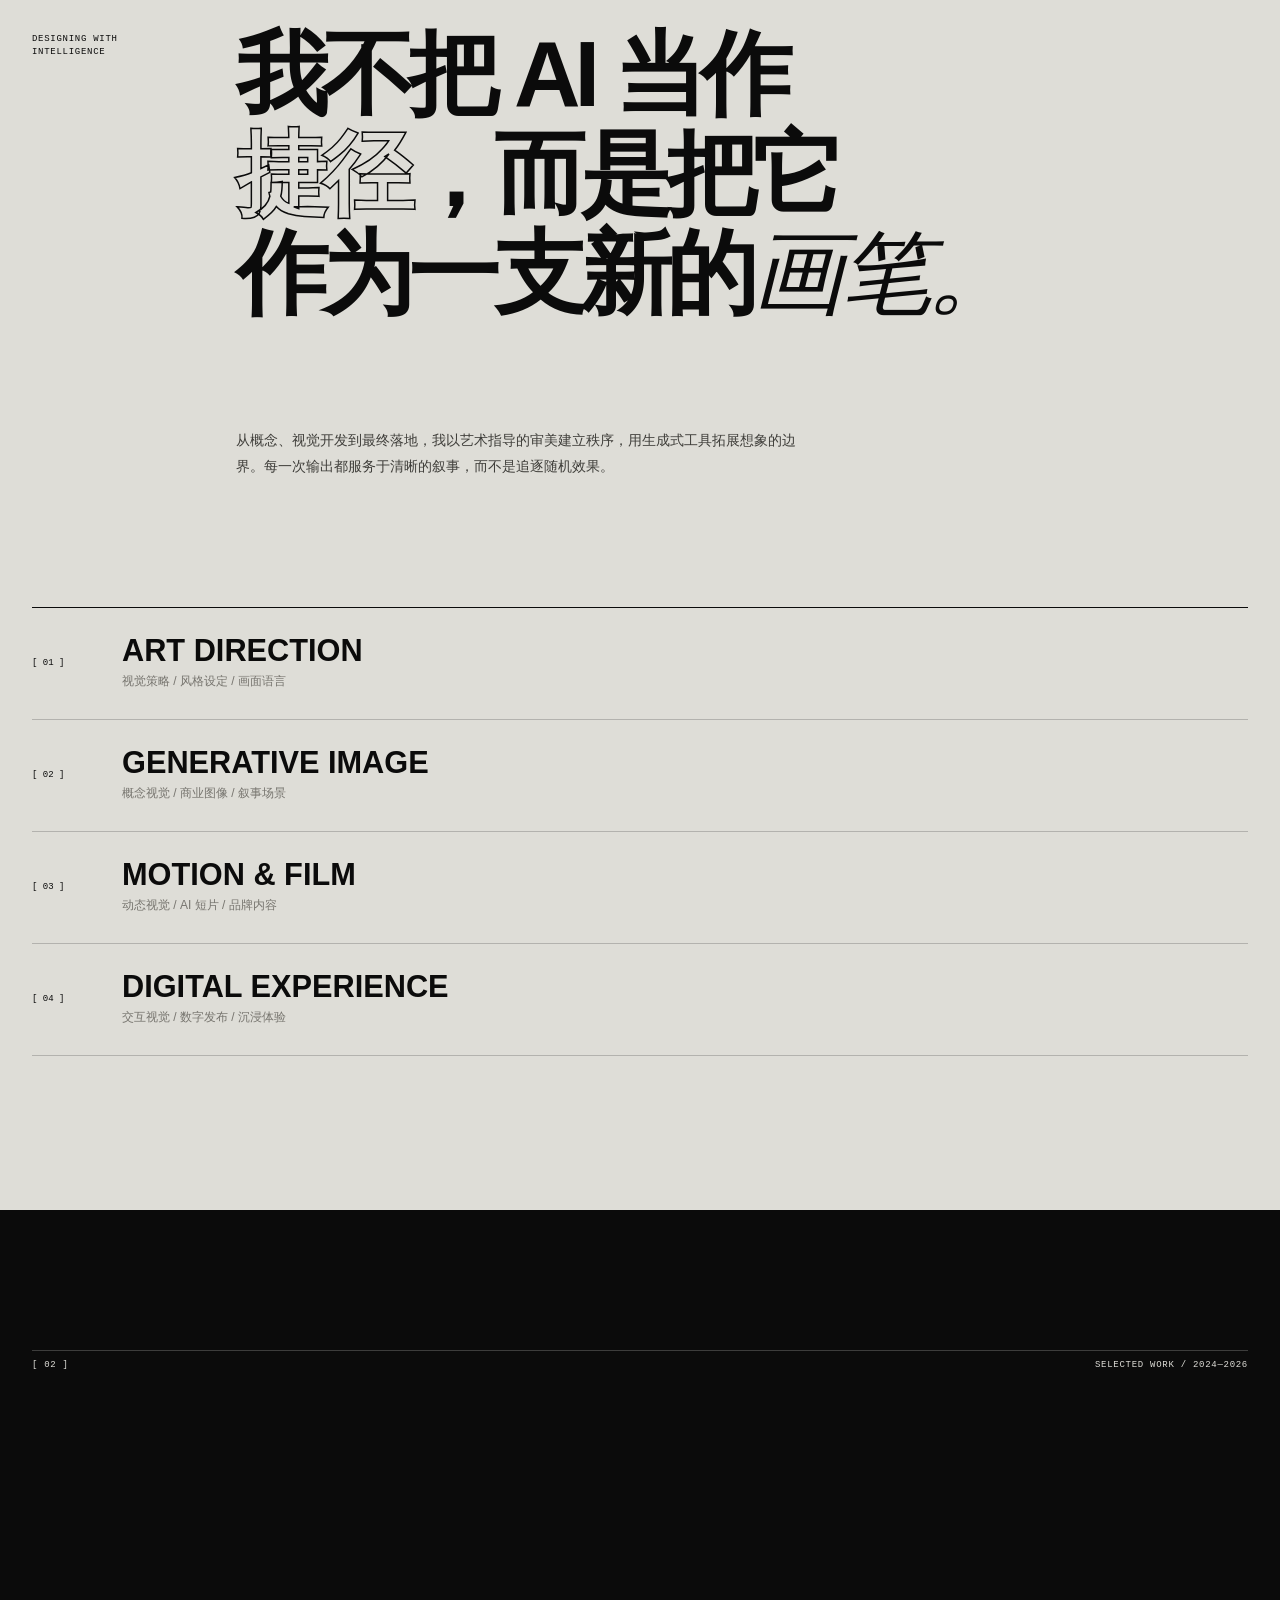
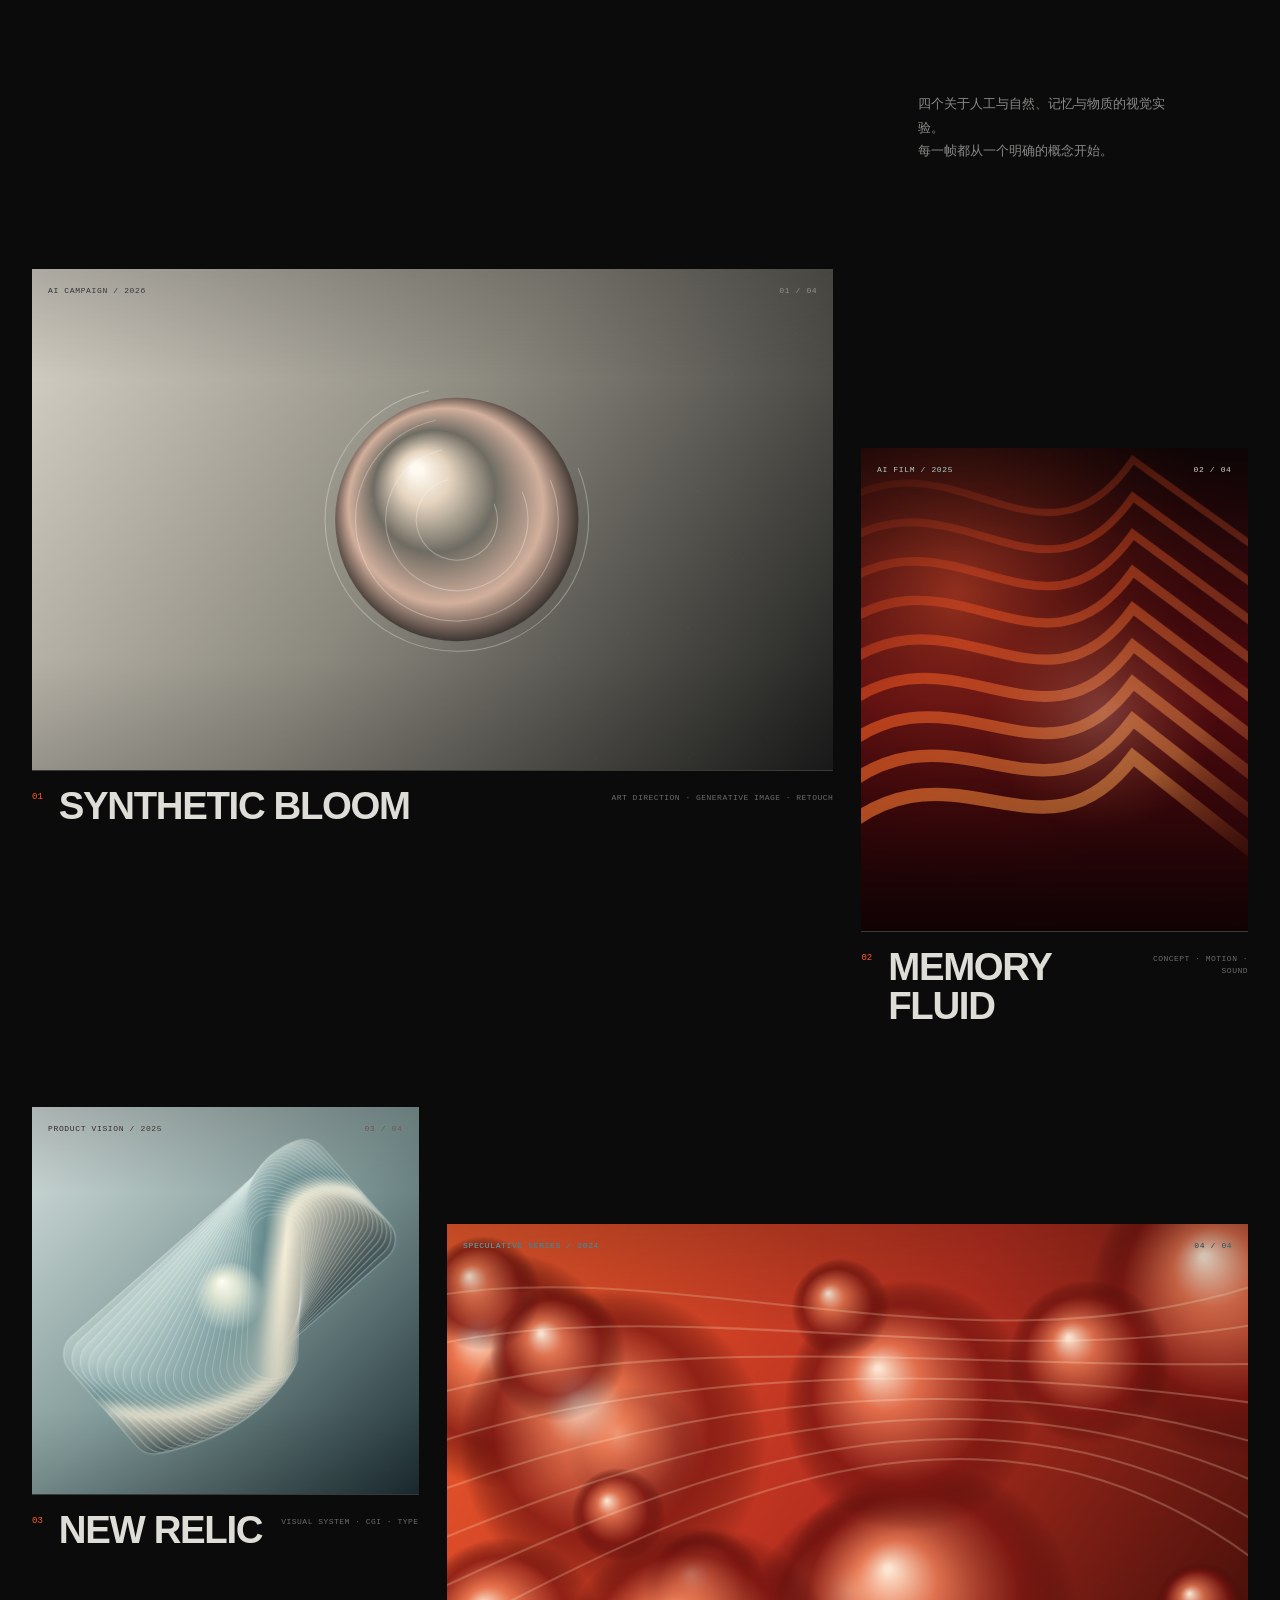
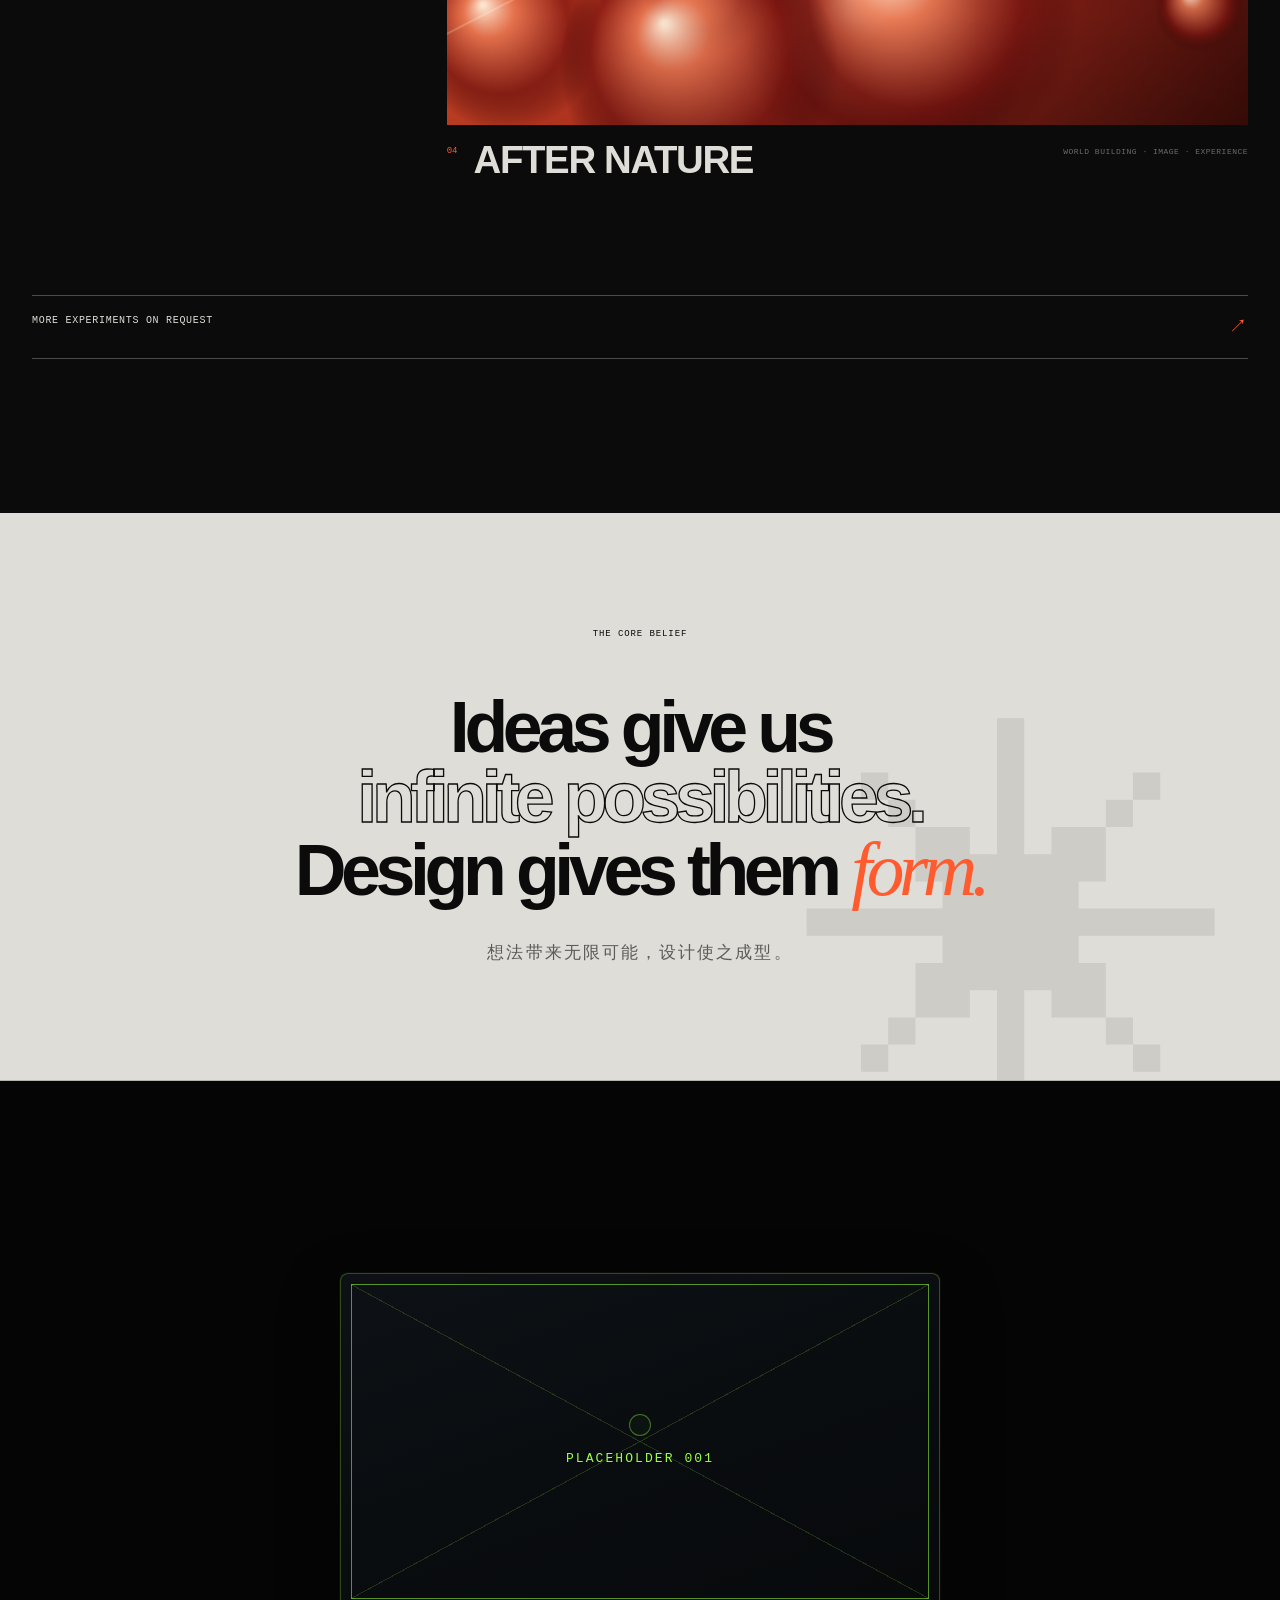
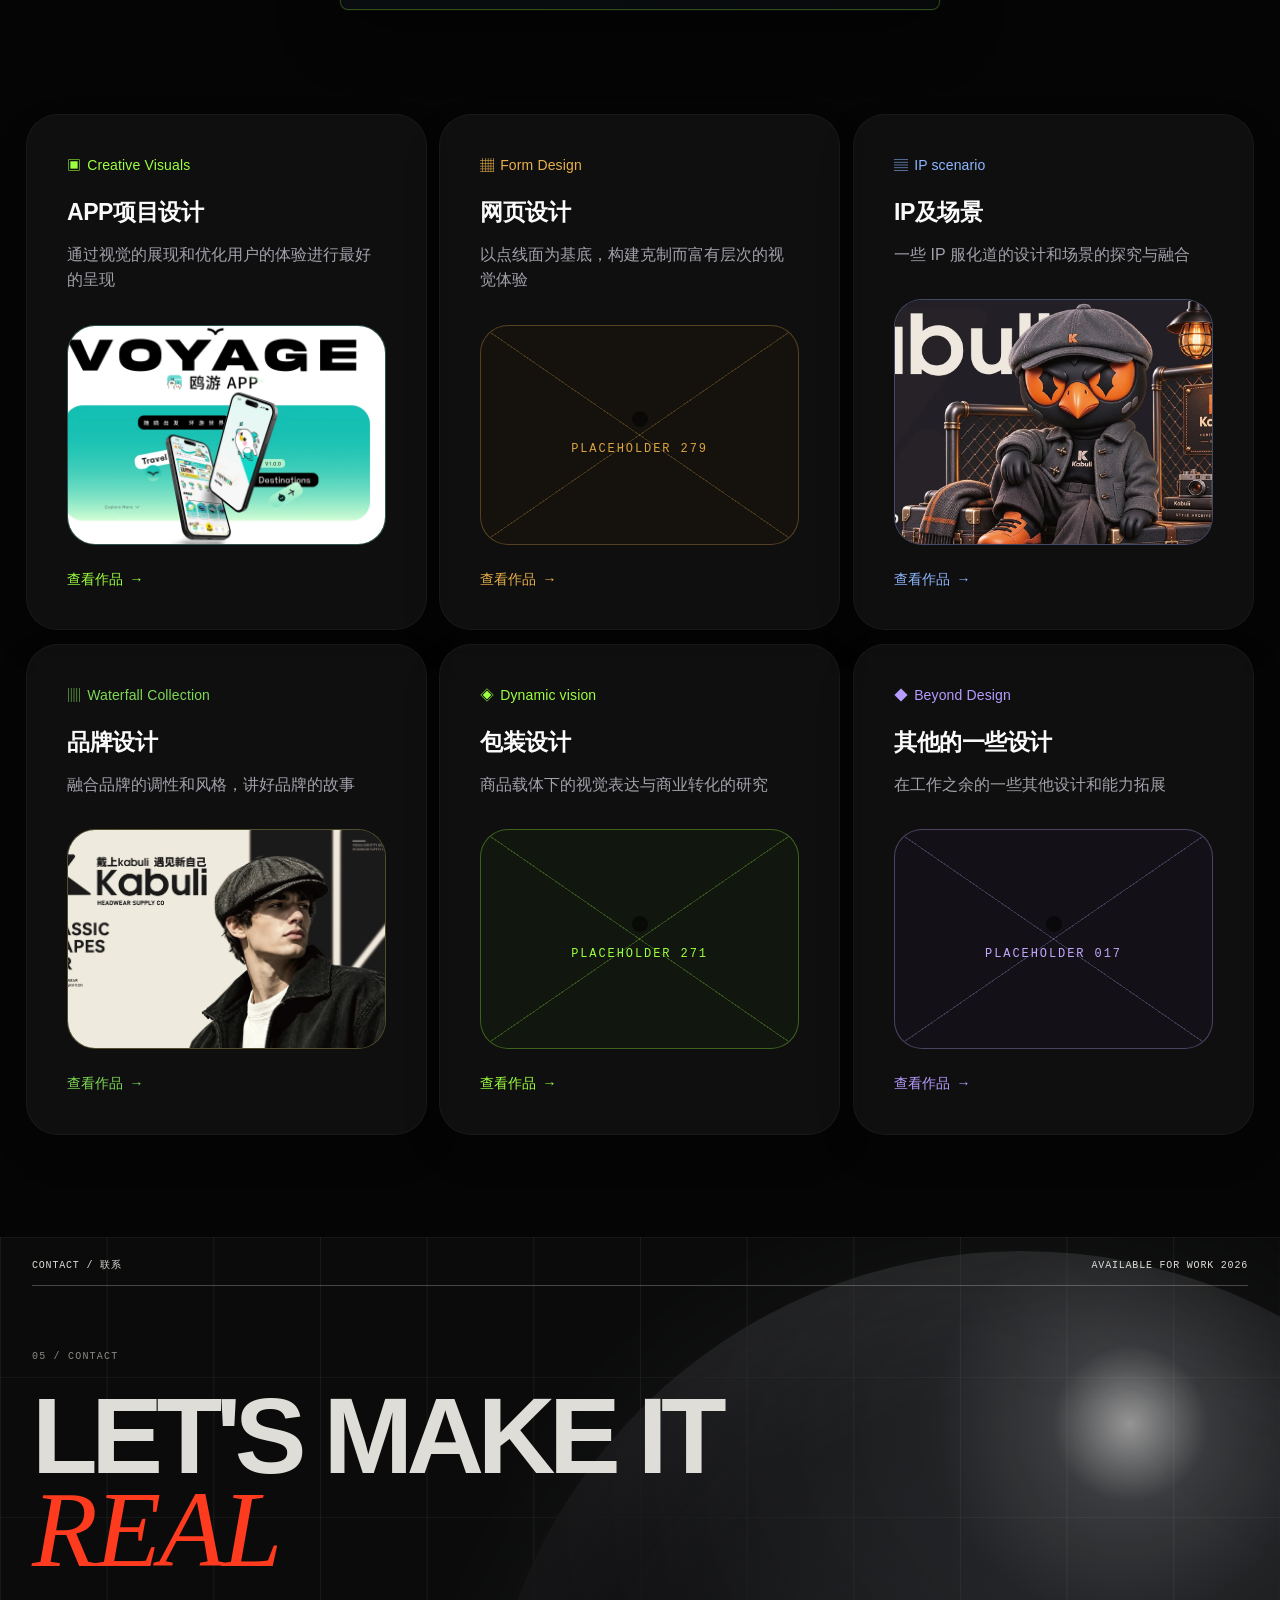
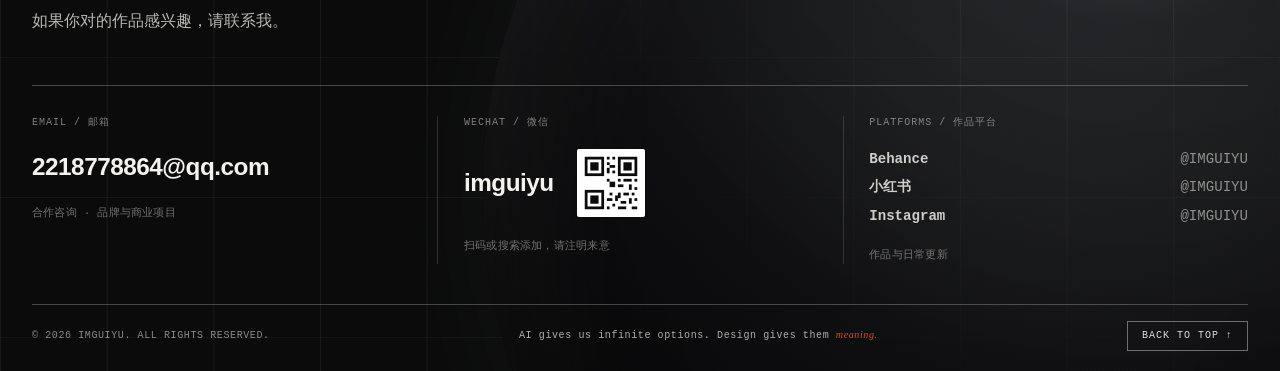
==== commit b0fbb016: "feat: add app and brand project artwork" ====
--- a/index.html
+++ b/index.html
@@ -543,7 +543,16 @@
             <span class="signal-tag"><i>▣</i> Creative Visuals</span>
             <h3>APP项目设计</h3>
             <p>通过视觉的展现和优化用户的体验进行最好的呈现</p>
-            <div class="signal-media"><span>PLACEHOLDER 243</span></div>
+            <div class="signal-media signal-media-photo">
+              <img
+                src="assets/voyage-app.webp"
+                alt="Voyage 鸥幸 APP 项目设计"
+                width="1600"
+                height="900"
+                loading="lazy"
+                decoding="async"
+              />
+            </div>
             <a class="signal-more" href="creative-visuals.html">查看作品 <i>→</i></a>
           </article>
 
@@ -579,7 +588,16 @@
             <span class="signal-tag"><i>▥</i> Waterfall Collection</span>
             <h3>品牌设计</h3>
             <p>融合品牌的调性和风格，讲好品牌的故事</p>
-            <div class="signal-media"><span>PLACEHOLDER 019</span></div>
+            <div class="signal-media signal-media-photo">
+              <img
+                src="assets/kabuli-brand.webp"
+                alt="Kabuli Headwear 品牌视觉设计"
+                width="1600"
+                height="901"
+                loading="lazy"
+                decoding="async"
+              />
+            </div>
             <a class="signal-more" href="work-projects.html">查看作品 <i>→</i></a>
           </article>
 
